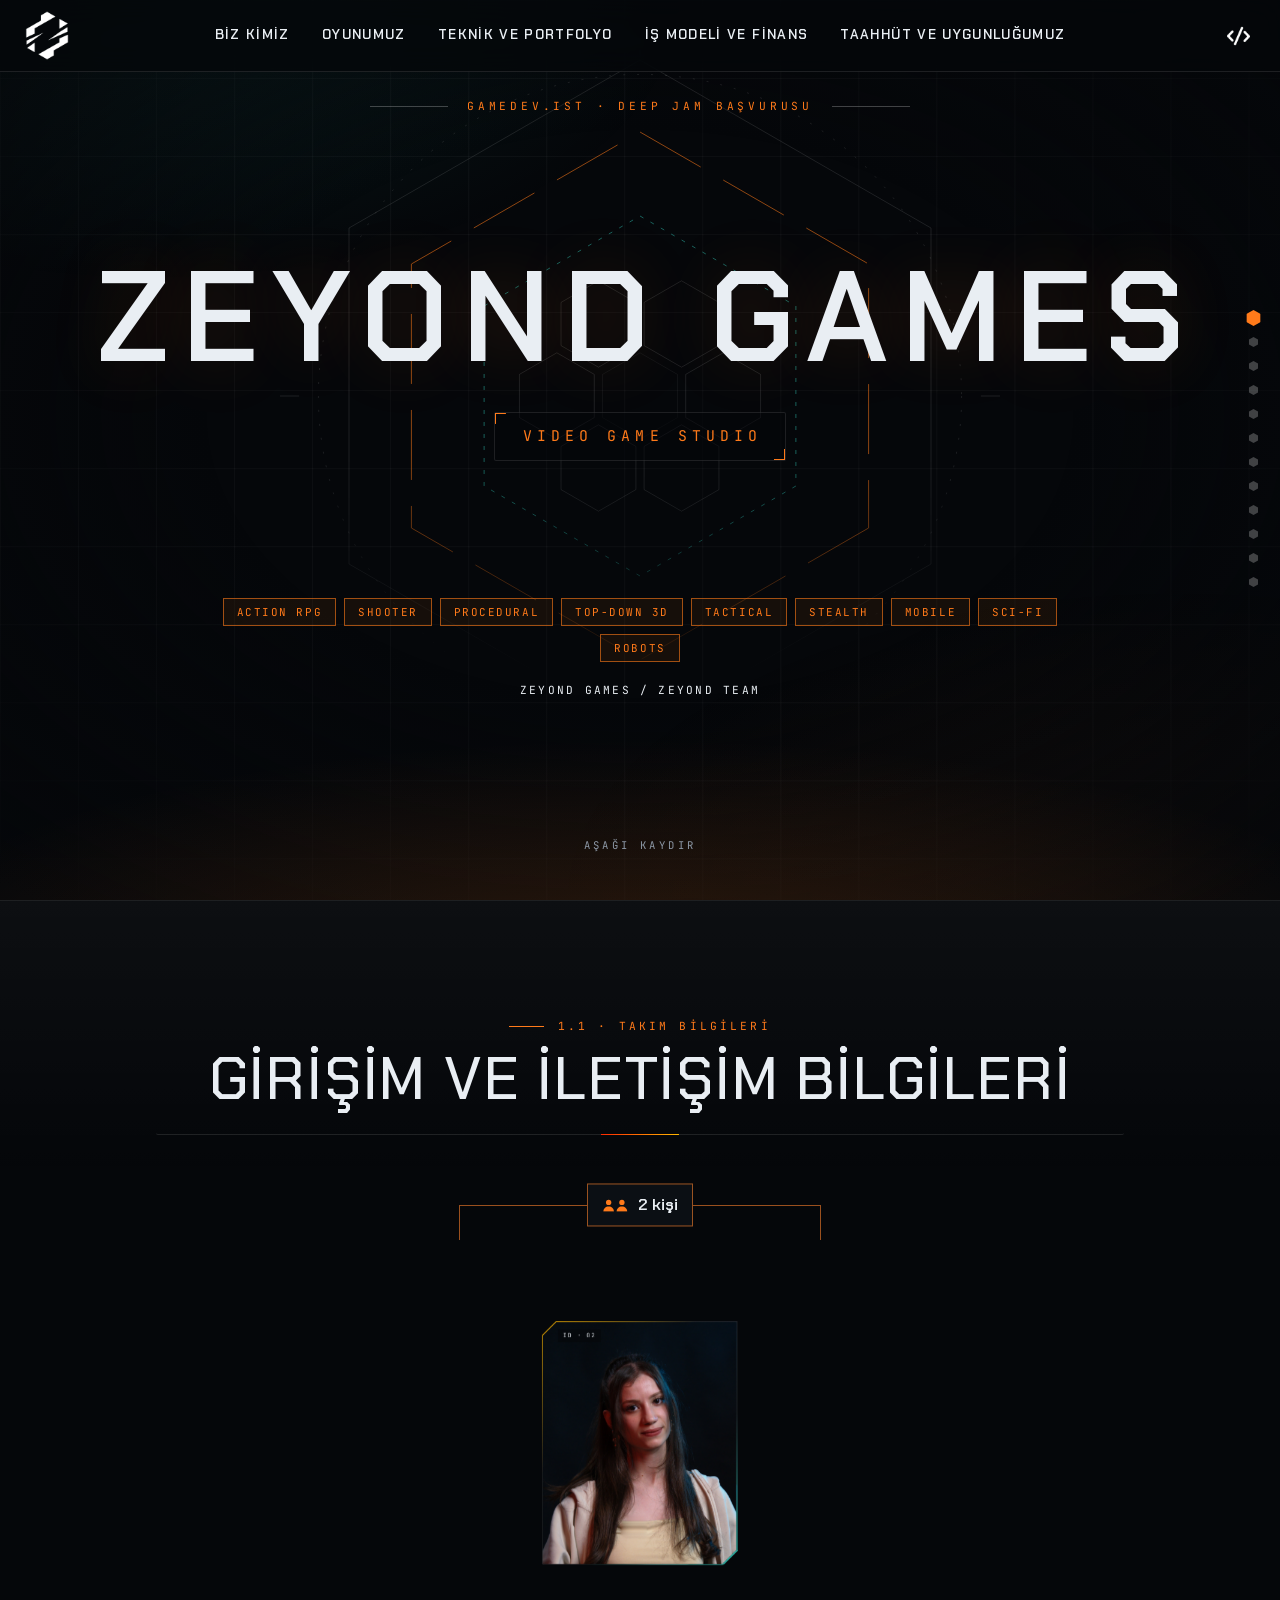
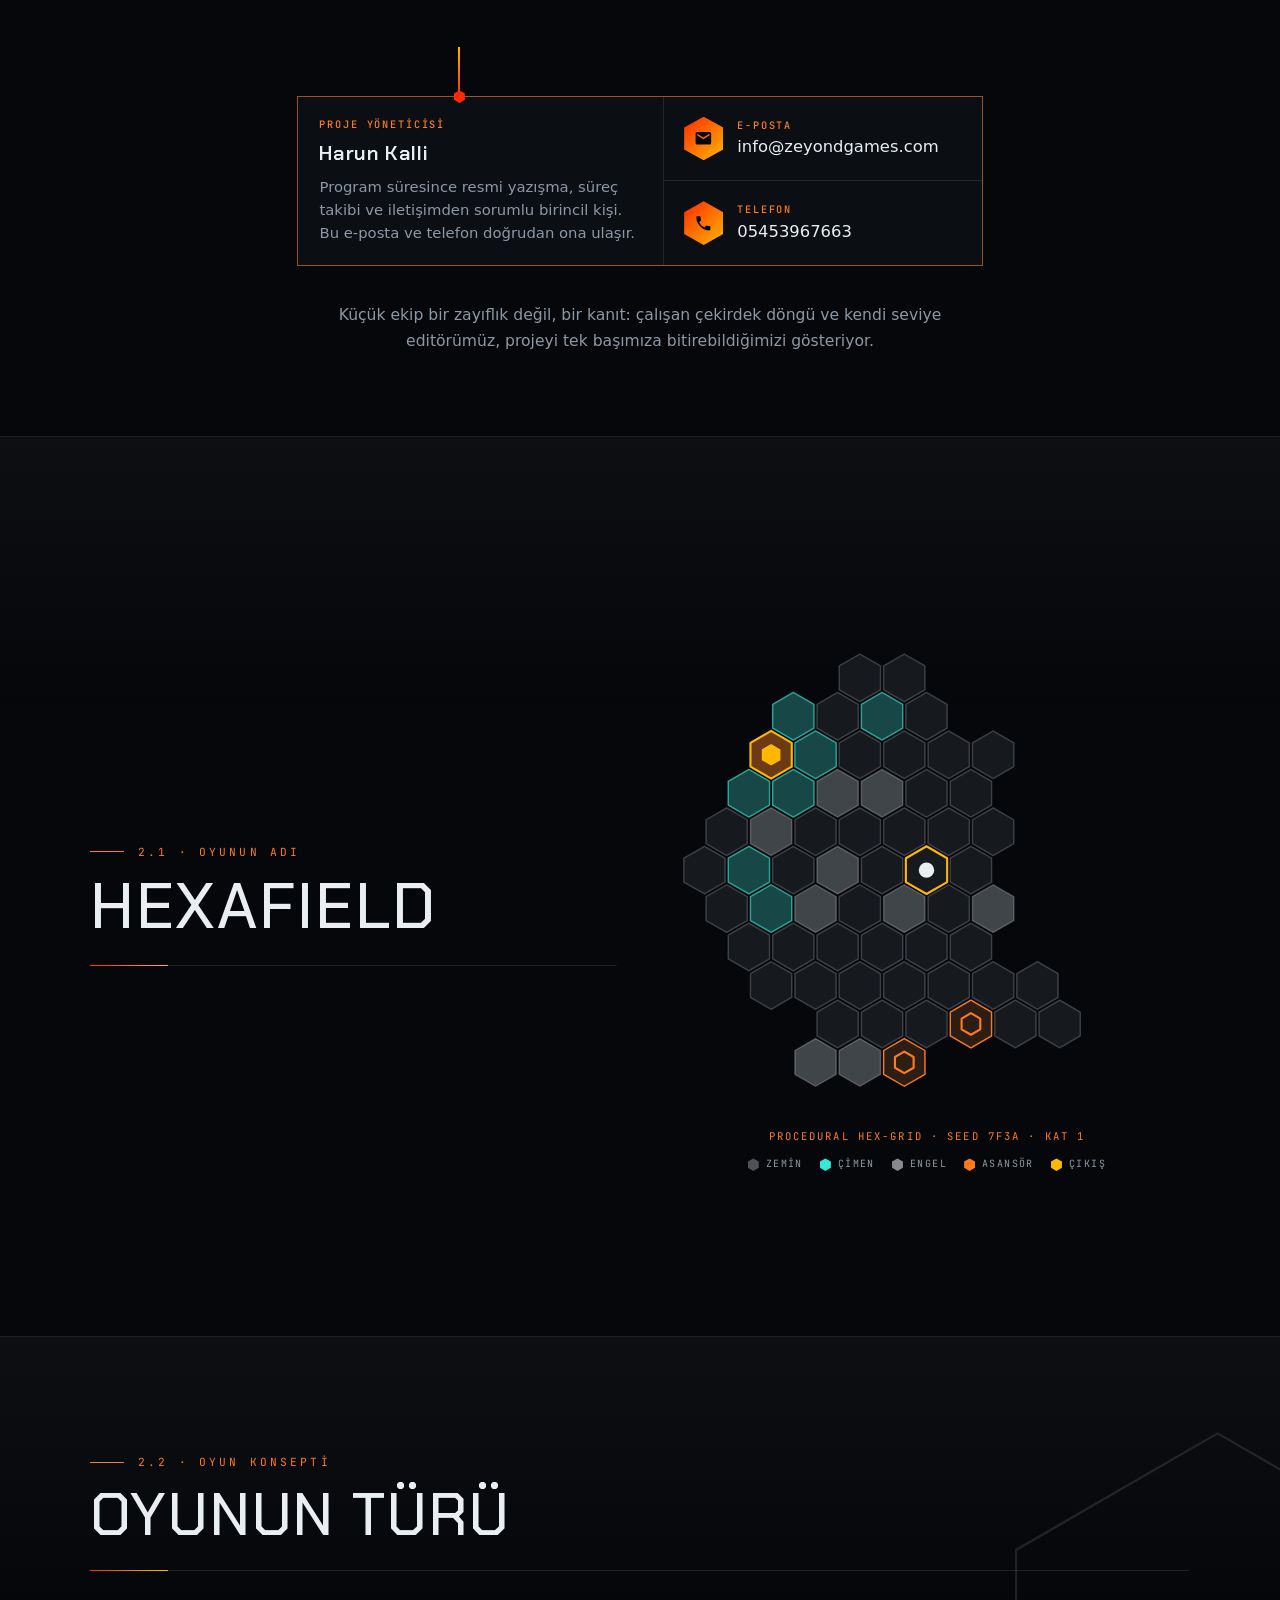
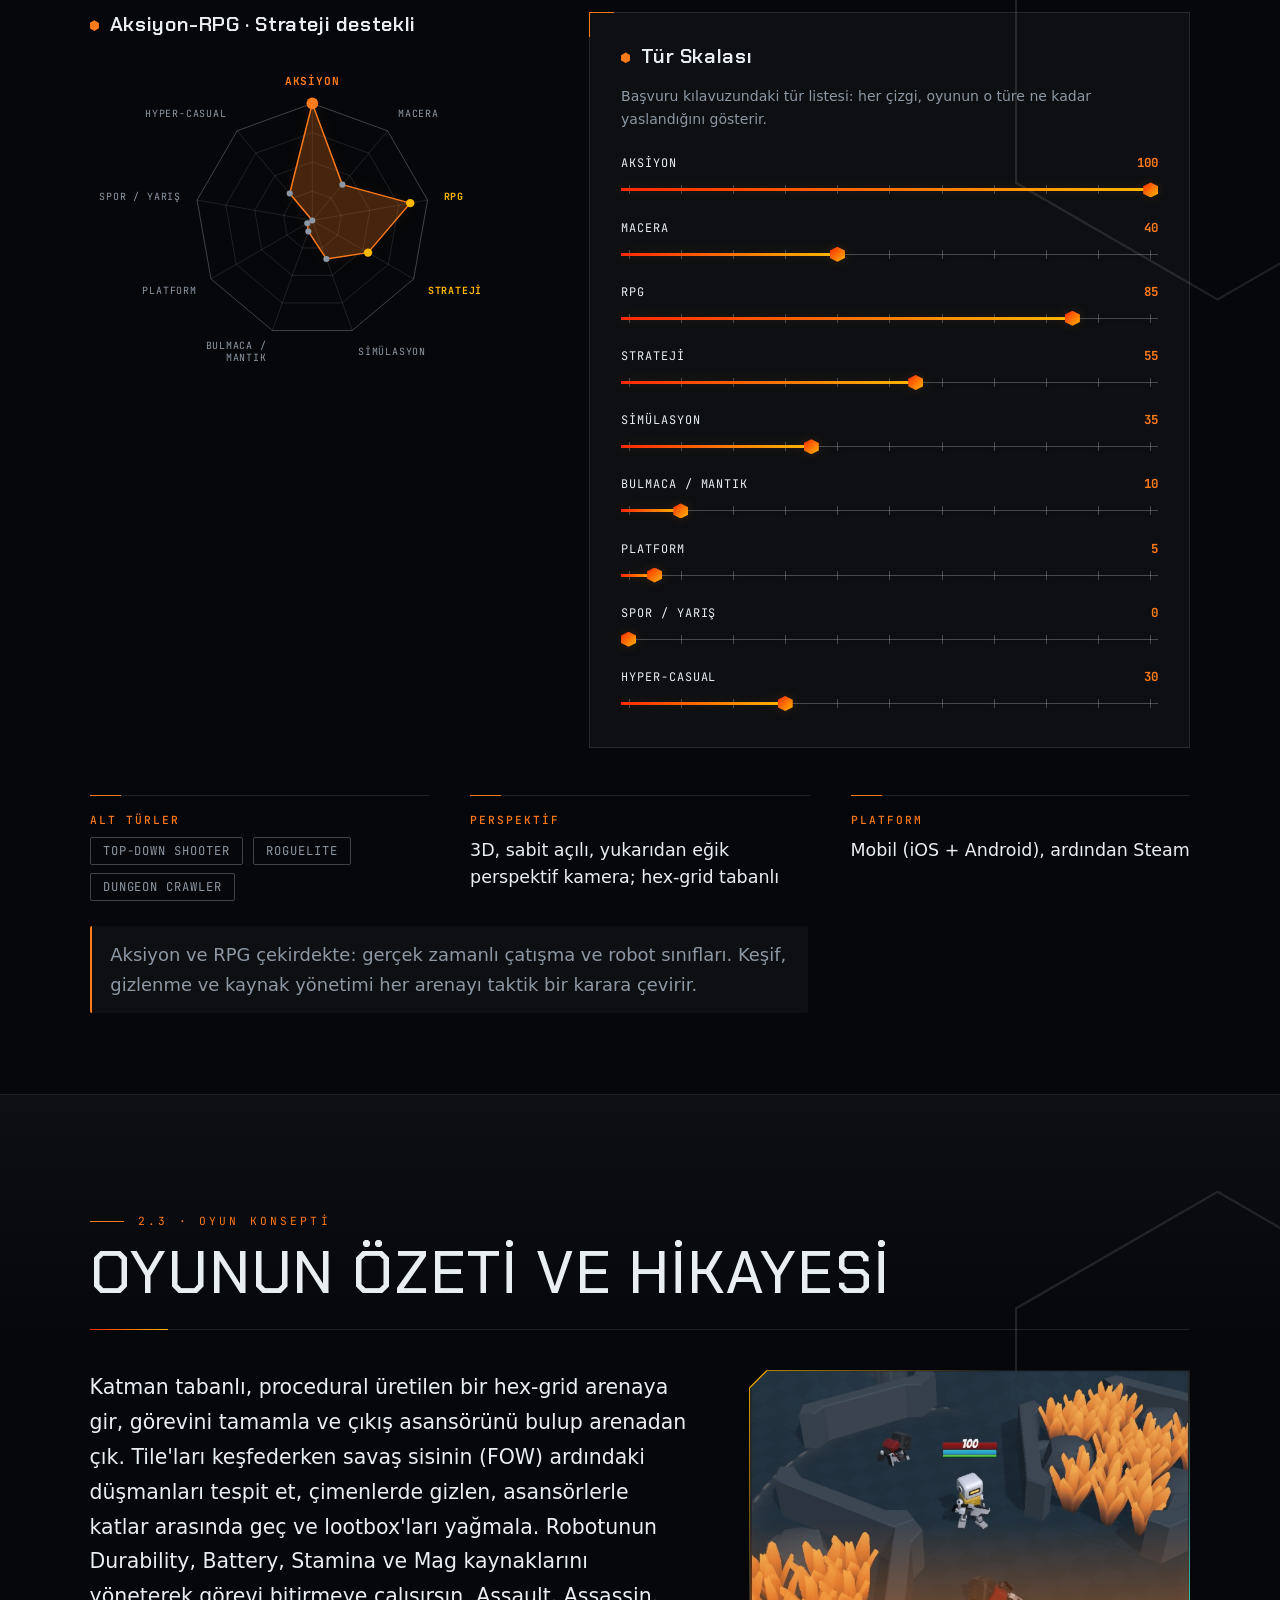
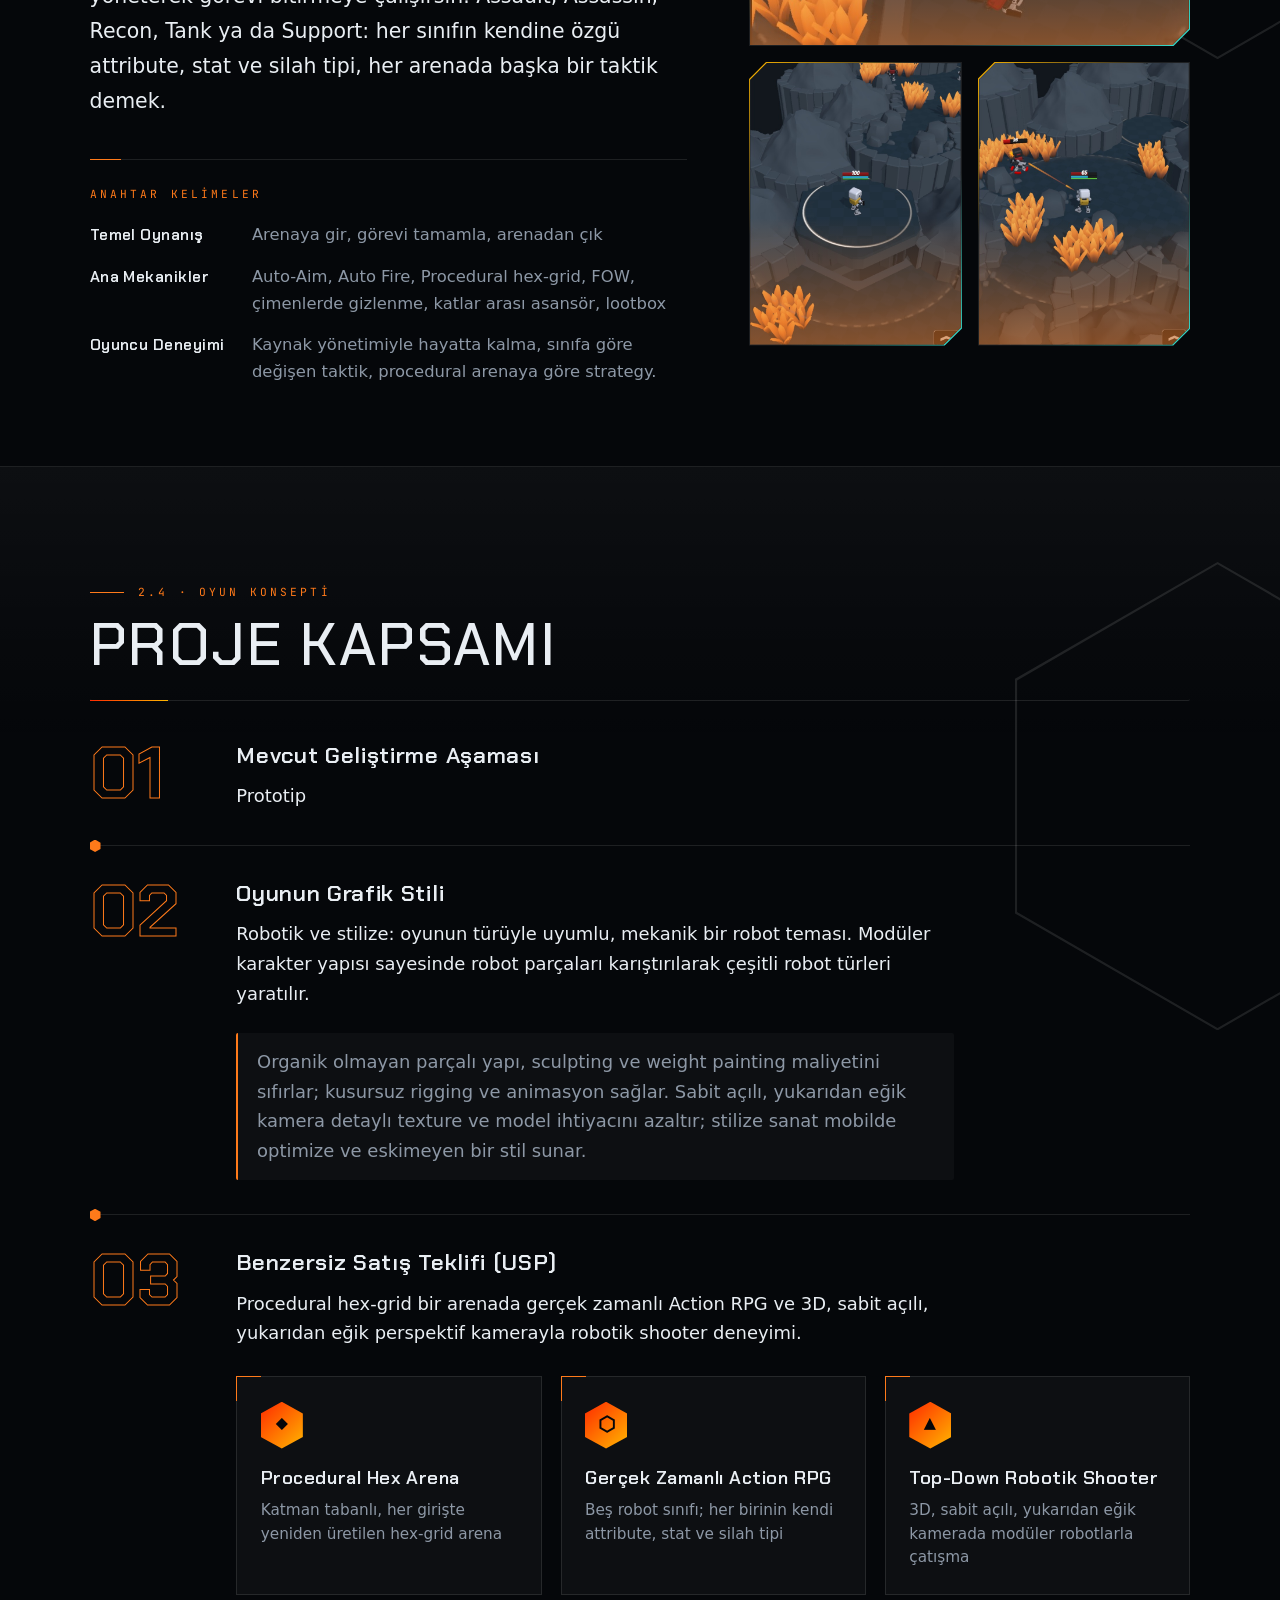
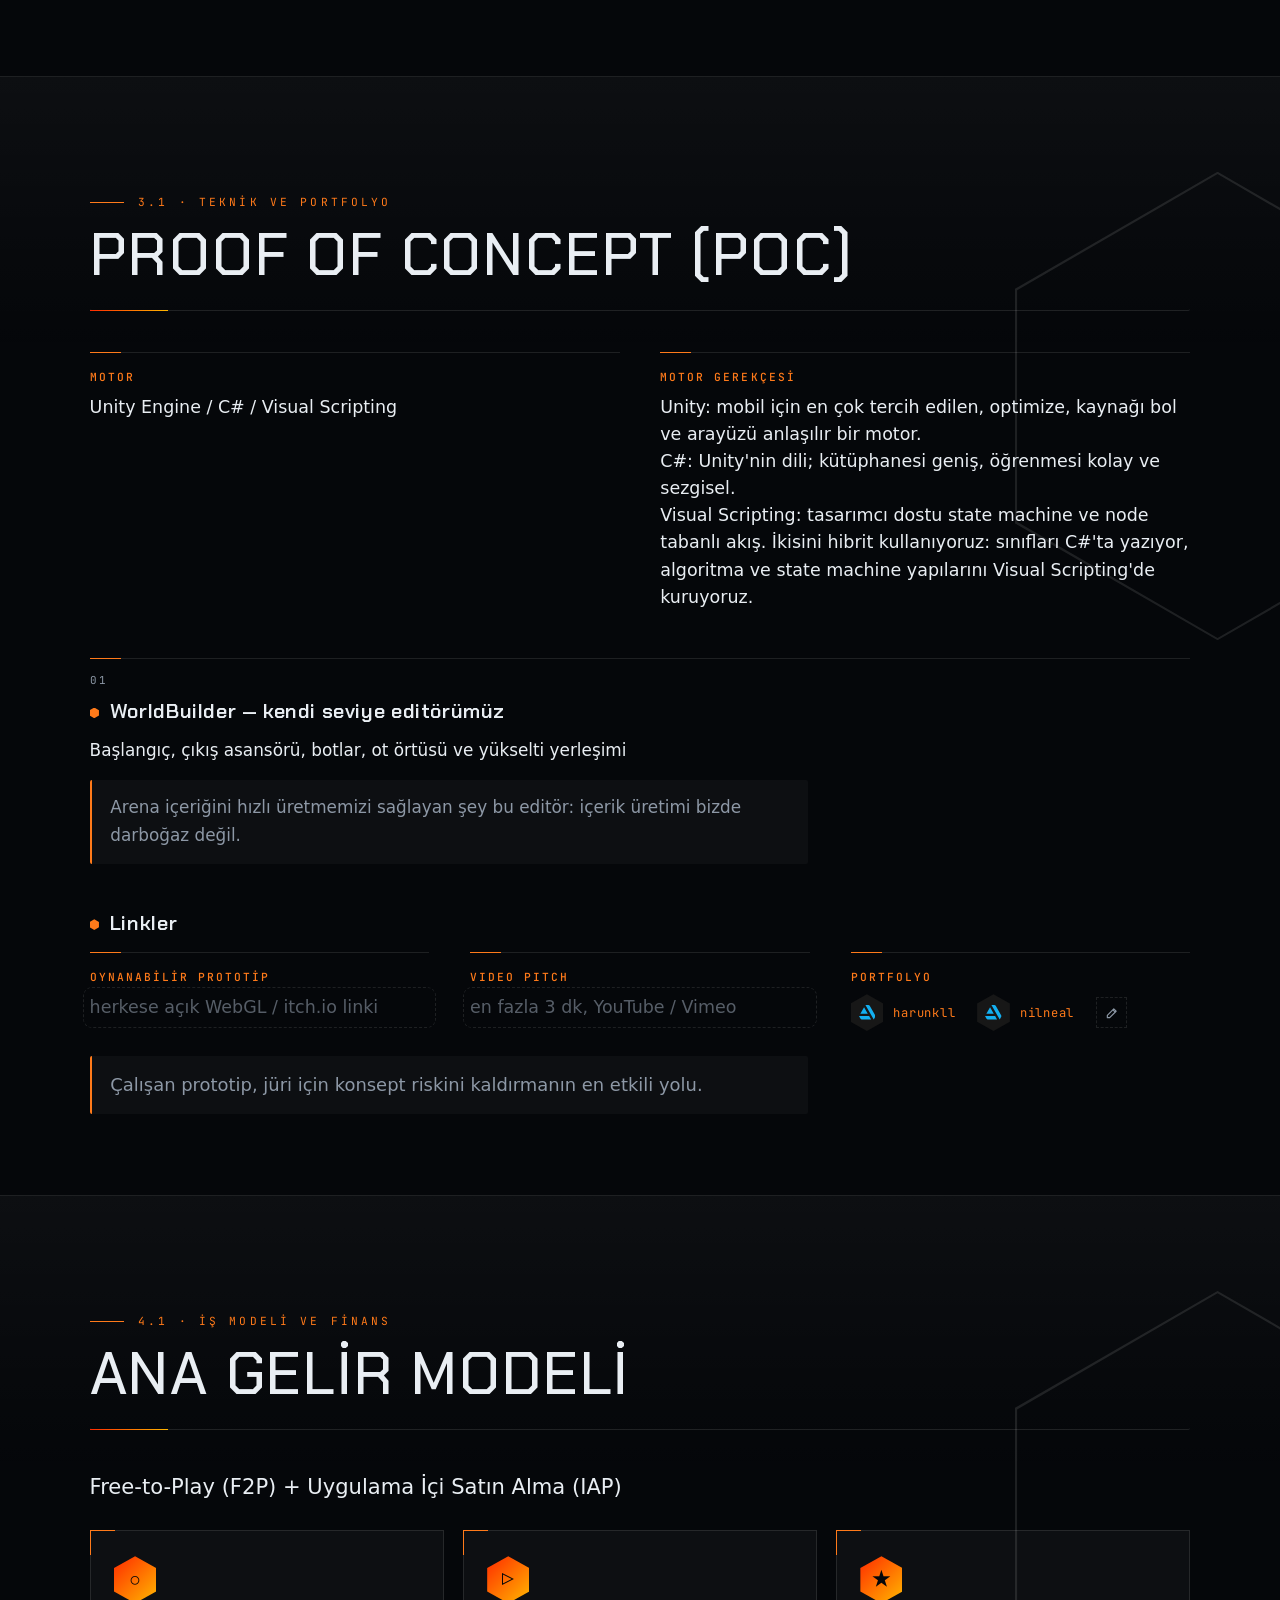
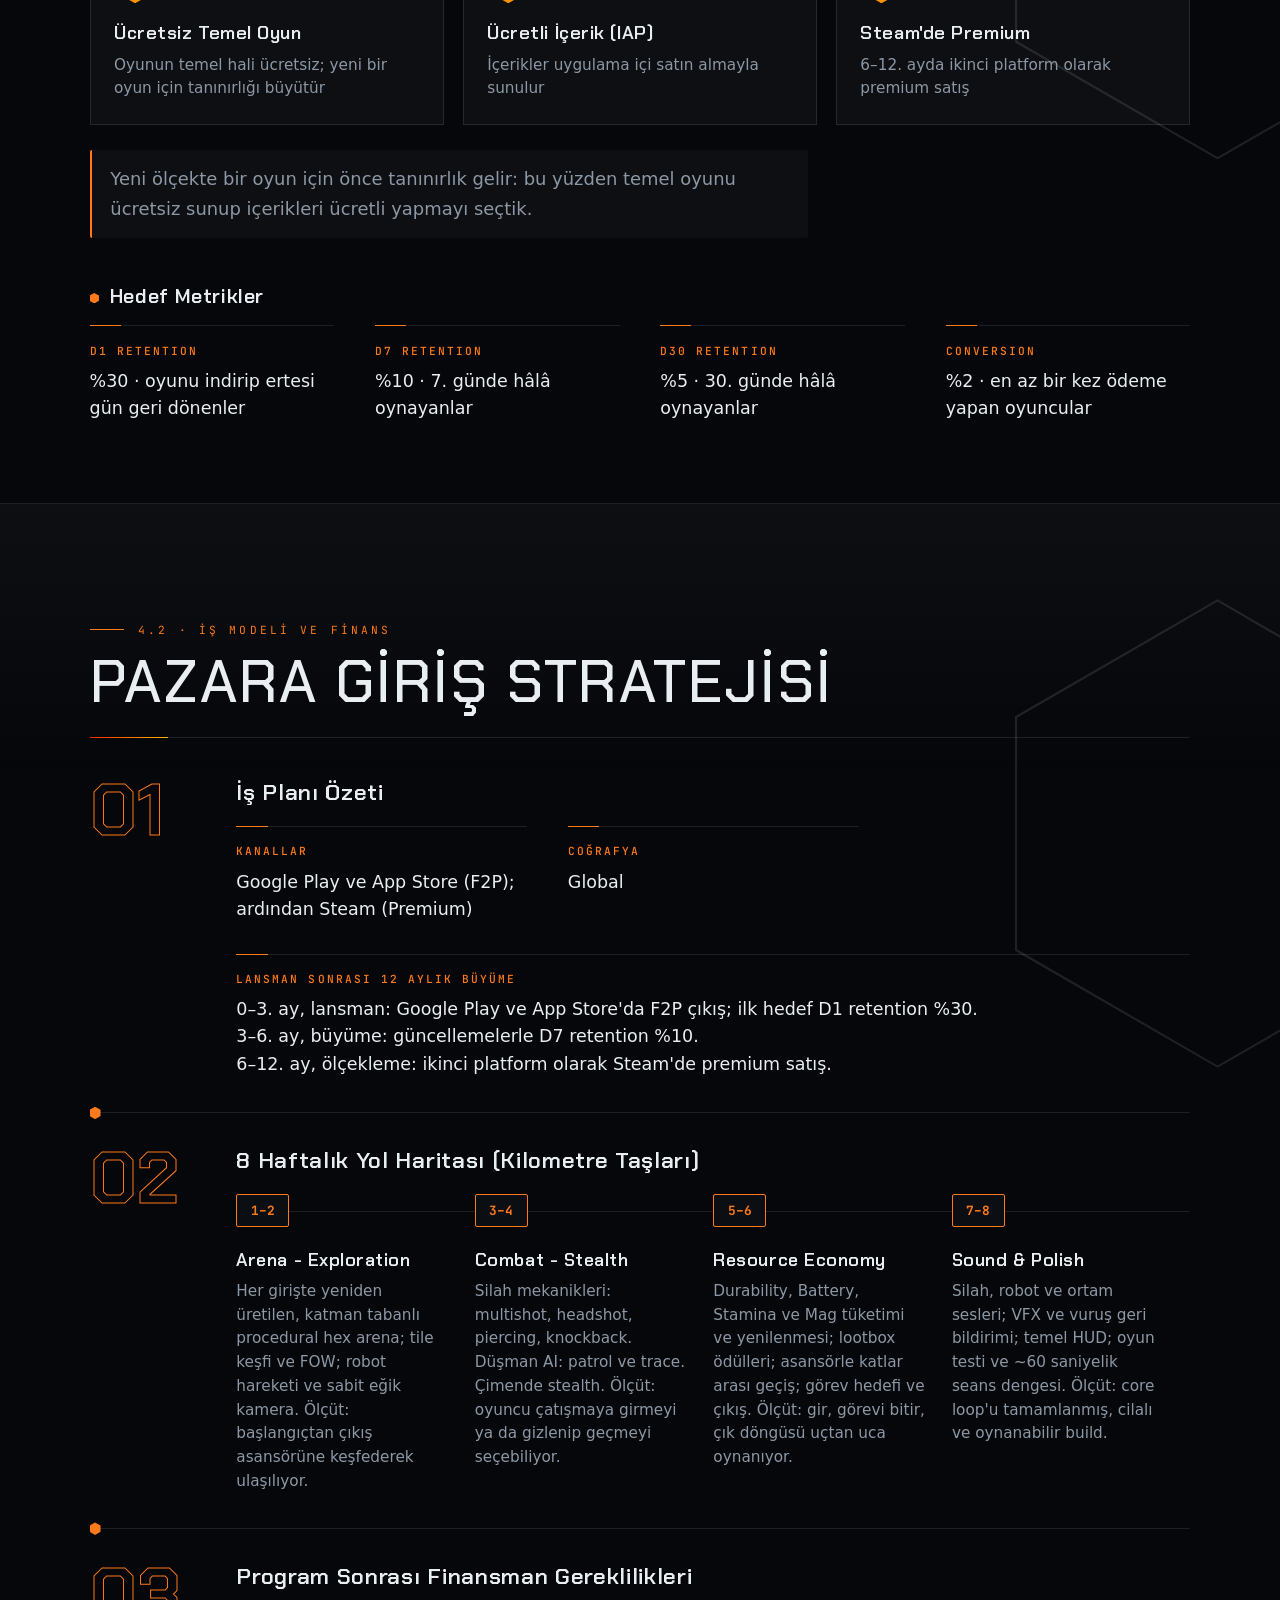
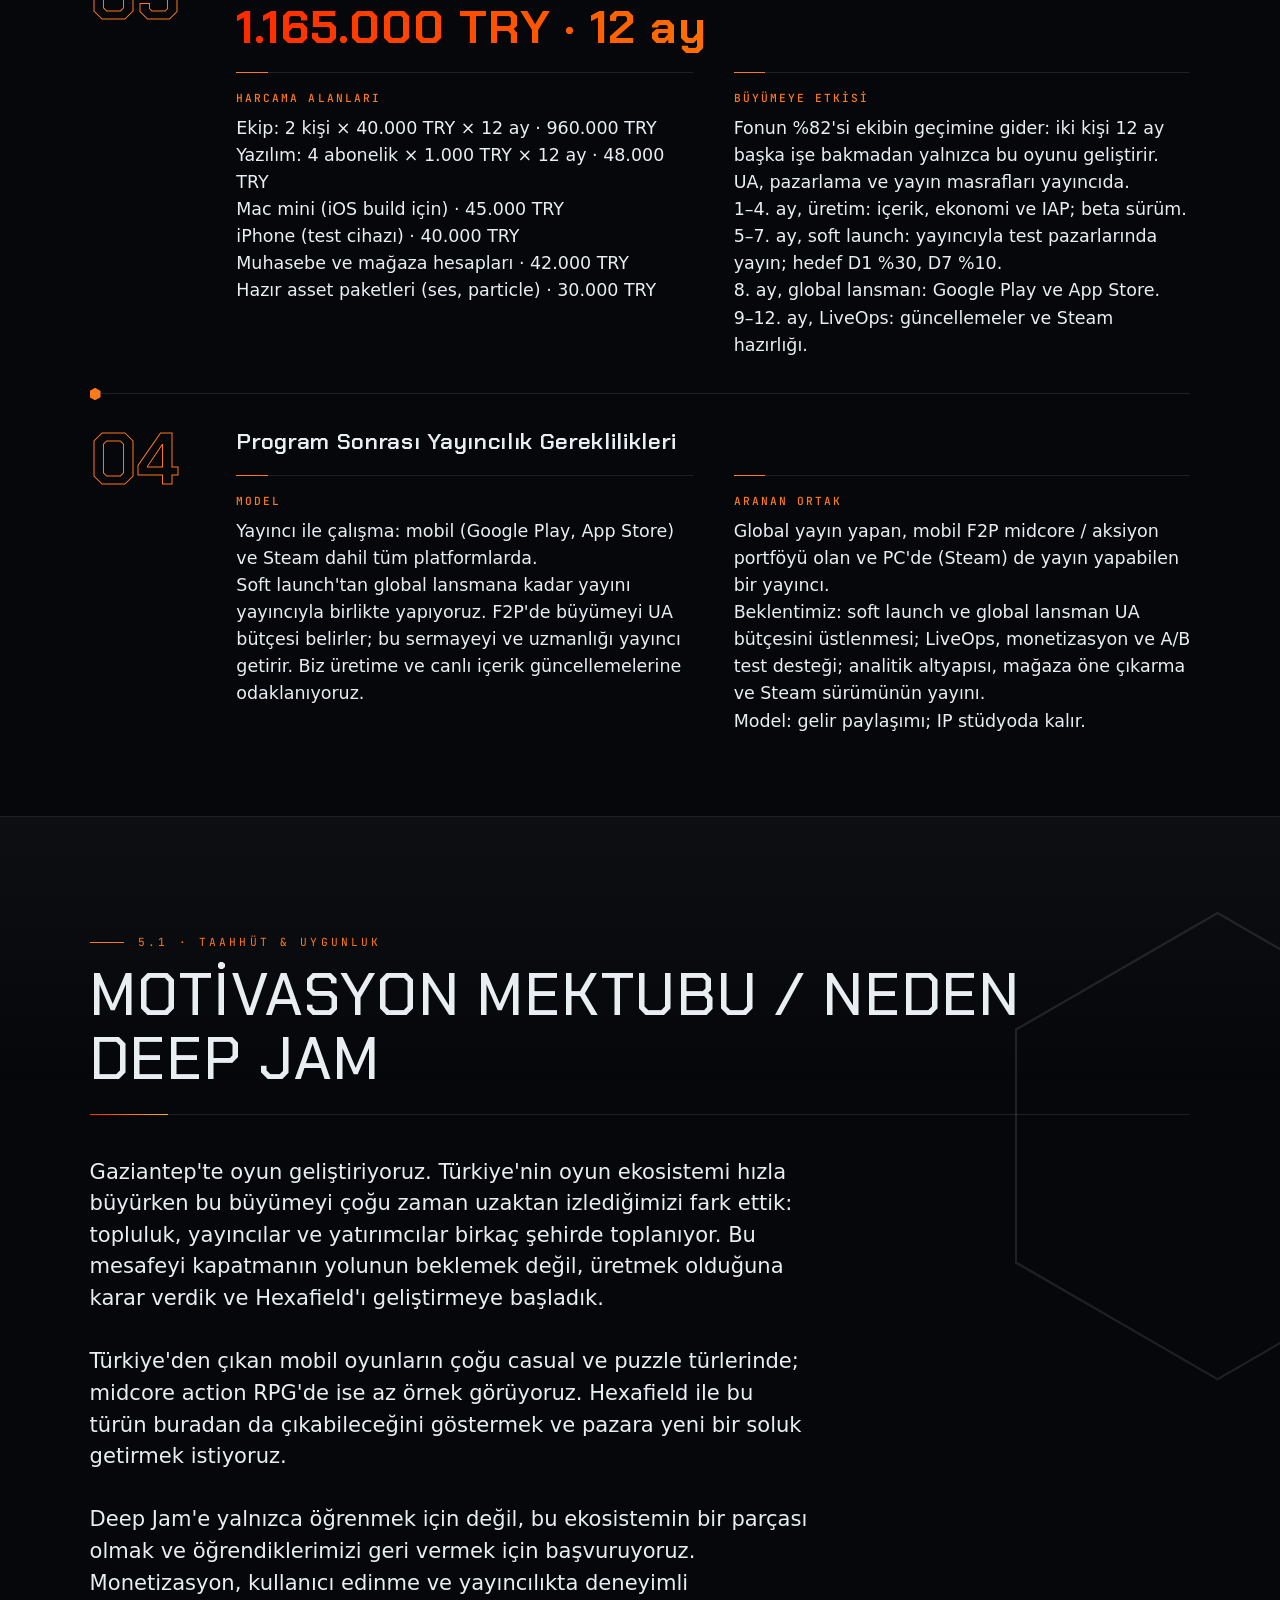
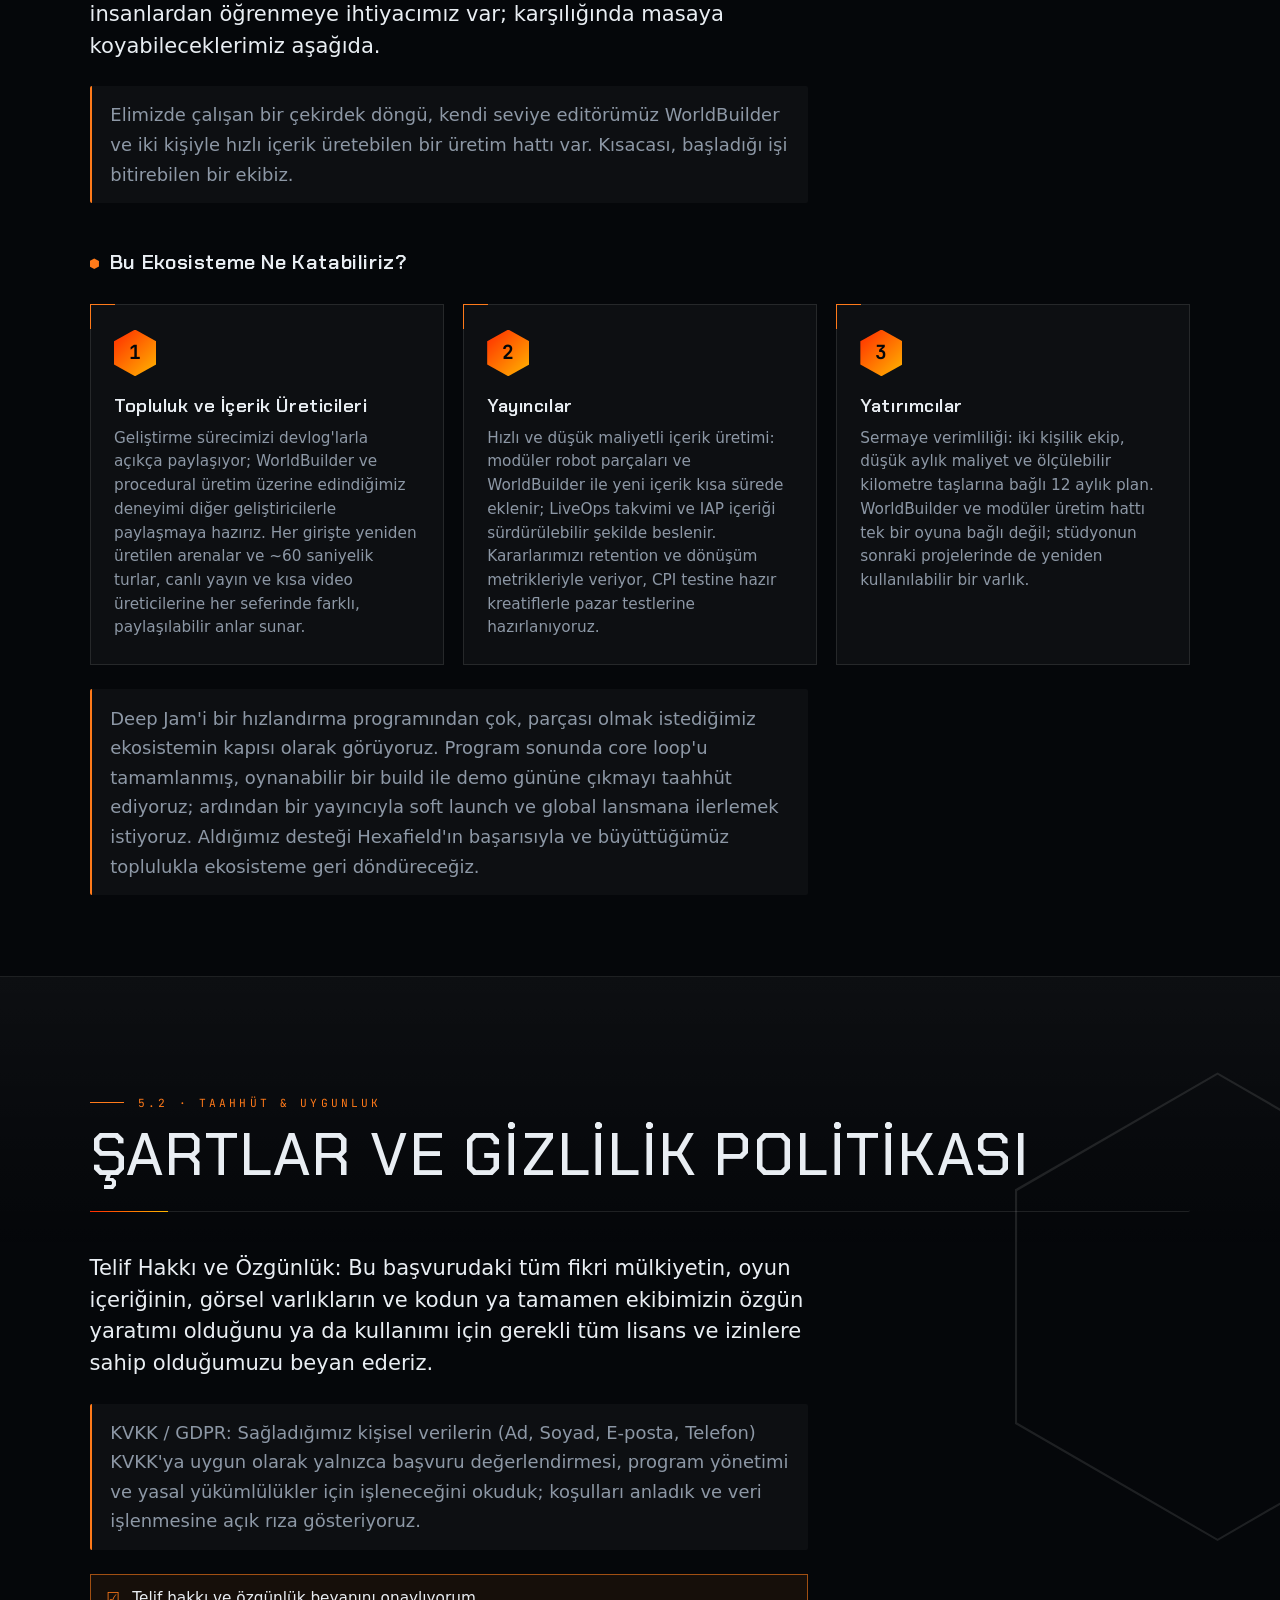
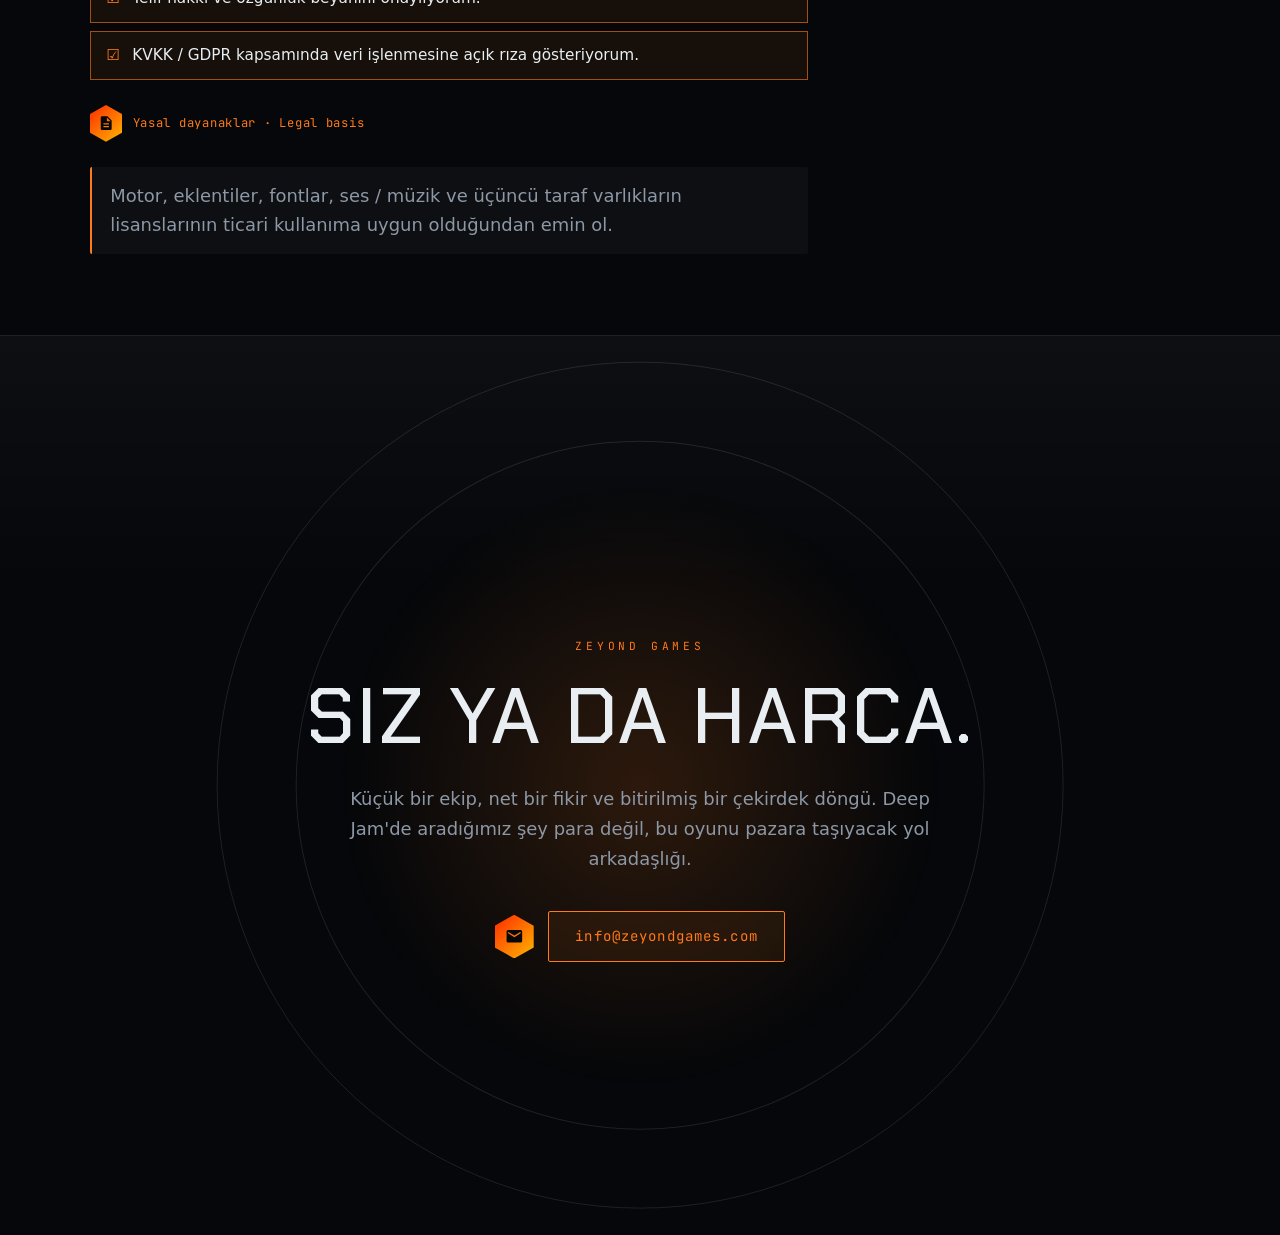
==== index.html @ a6ead9dc "Ekip kartlarına yeni fotoğrafları koy Girişim ve iletişim bilgileri bölümündeki Harun Kalli ve Nil N" ====
<!DOCTYPE html>
<html lang="tr">
<head>
  <meta charset="UTF-8">
  <meta name="viewport" content="width=device-width, initial-scale=1.0">
  <title>Deep Jam Başvurusu · Zeyond Games</title>
  <!-- ?v=: telefonlar eski stil ve scriptleri 10 dakikaya kadar önbellekten
       okuyor; dosyalar değişince bu sayıyı artırmak yenisini hemen indirtir. -->
  <!-- Başlıklar Chakra Petch, küçük etiketler JetBrains Mono. Yüklenemezse
       style.css'teki yedek sistem yazı tipleri devreye girer. -->
  <link rel="preconnect" href="https://fonts.googleapis.com">
  <link rel="preconnect" href="https://fonts.gstatic.com" crossorigin>
  <link rel="stylesheet" href="https://fonts.googleapis.com/css2?family=Chakra+Petch:wght@500;600;700&family=JetBrains+Mono:wght@400;500;700&display=swap">
  <link rel="stylesheet" href="style.css?v=45">
  <!-- Temayı sayfa çizilmeden uygular; aksi halde aydınlık temada bir an karanlık yanıp söner. Varsayılan karanlık. -->
  <script>try{document.documentElement.dataset.theme=localStorage.getItem("zeyond-tema-3")||"dark"}catch(e){document.documentElement.dataset.theme="dark"}</script>
</head>

<!--
  data-field değerleri deep-jam-basvurusu-kategorili.json içindeki yolun
  aynısıdır. "JSON indir" bu yollardan ağacı yeniden kurar, dolayısıyla
  indirilen dosya repodaki dosyayla aynı şekle sahiptir.
-->

<body>

  <!--
    Araç menüsü. Düğmeler hep görünmez: sağ köşedeki simgenin üzerine
    gelince (ya da klavyeyle odaklanınca) açılır. Açma-kapama tamamen
    CSS'te: .toolbar:hover / :focus-within.
  -->
  <div class="toolbar">
    <button class="arac" type="button" aria-label="Araçlar" aria-haspopup="true"><img src="img/araclar.png" alt=""></button>
    <div class="arac-liste">
      <button class="btn" id="themeBtn">Tema</button>
      <button class="btn" id="modeBtn">Sunum modu</button>
      <button class="btn" id="exportBtn">JSON indir</button>
      <label class="btn" for="importFile">JSON yükle</label>
      <input type="file" id="importFile" accept="application/json" hidden>
    </div>
  </div>

  <!--
    Bölüm menüsü. Her bağlantı ilgili bölümün ilk içerik slaytına iner
    (bölüm kapakları gizli, aşağıdaki nota bak); data-bolum
    slaytların data-numara değerinin ilk hanesiyle eşleşir, gezinme.js
    aktif bölümü buradan işaretler. Etiketler menüye özeldir: slayt
    başlıkları ve JSON resmi başvuru başlıklarını korur.

    Geniş ekranda bağlantılar çubuğun ortasında yan yana durur. Dar
    ekranda .baglar çubuğun altına açılan bir listeye döner ve #menuBtn
    ile açılıp kapanır (gezinme.js).
  -->
  <nav class="menu" id="menu" aria-label="Bölümler">
    <a class="logo" href="#s00" aria-label="Zeyond Games · Sayfanın başına dön"><img src="img/logo-maske.png" alt="Zeyond Games"></a>
    <div class="baglar" id="baglar">
      <a href="#s02" data-bolum="1">Biz Kimiz</a>
      <a href="#s04" data-bolum="2">Oyunumuz</a>
      <a href="#s09" data-bolum="3">Teknik ve Portfolyo</a>
      <a href="#s11" data-bolum="4">İş Modeli ve Finans</a>
      <a href="#s14" data-bolum="5">Taahhüt ve Uygunluğumuz</a>
    </div>
    <button class="menu-dugme" id="menuBtn" type="button" aria-label="Bölümler" aria-controls="baglar" aria-expanded="false"><span></span></button>
  </nav>

  <nav class="dots" id="dots" aria-label="Slayt gezinme"></nav>


  <!--═══════════════════  00 · ÖN KAPAK  ═══════════════════-->

  <!--
    Tam genişlikte hero. Üç şerit: üstte etkinlik satırı, ortada stüdyo adı
    ve slogan, altta hikâye + etiketler + imza. Arkada .hero-sahne: iç içe
    dönen altıgen halkalar ve ortada tek hücresi yanan bir petek. Yalnızca
    süs; hareketi ve renkleri style.css'te (ÖN KAPAK).
  -->
  <section class="slide cover" id="s00" data-title="00 · Kapak"
           data-slide="00_Slide_On_Kapagi" data-tip="kapak">

    <div class="hero-sahne" aria-hidden="true">
      <svg viewBox="0 0 600 600">
        <defs><polygon id="hs-hucre" points="31.2,18 0,36 -31.2,18 -31.2,-18 0,-36 31.2,-18"/></defs>
        <g class="hs-don">
          <circle cx="300" cy="300" r="268" stroke-dasharray="2 12"/>
          <polygon points="542.5,440 300,580 57.5,440 57.5,160 300,20 542.5,160"/>
        </g>
        <g class="hs-don hs-ters">
          <polygon class="hs-vurgu" stroke-dasharray="70 26" points="490.5,410 300,520 109.5,410 109.5,190 300,80 490.5,190"/>
        </g>
        <polygon class="hs-soguk" stroke-dasharray="4 8" points="429.9,375 300,450 170.1,375 170.1,225 300,150 429.9,225"/>
        <path d="M300 0v16M300 584v16M0 300h16M584 300h16"/>
        <g class="hs-petek">
          <use href="#hs-hucre" x="369.3" y="300"/>
          <use href="#hs-hucre" x="334.6" y="360"/>
          <use href="#hs-hucre" x="265.4" y="360"/>
          <use href="#hs-hucre" x="230.7" y="300"/>
          <use href="#hs-hucre" x="265.4" y="240"/>
          <use href="#hs-hucre" x="334.6" y="240"/>
          <use href="#hs-hucre" x="300" y="300" class="hs-anomali"/>
        </g>
      </svg>
    </div>

    <div class="hero-ust">
      <span class="kicker field" lang="en" contenteditable="true"
            data-field="00_Slide_On_Kapagi.etkinlik">GameDev.ist · Deep Jam Başvurusu</span>
    </div>

    <div class="hero-orta">
      <h1 class="field" lang="en" contenteditable="true"
          data-field="00_Slide_On_Kapagi.baslik">ZEYOND GAMES</h1>

      <p class="lead field" lang="en" contenteditable="true"
         data-field="00_Slide_On_Kapagi.slogan">VIDEO GAME STUDIO</p>
    </div>

    <div class="hero-alt">
      <!-- Tanıtım metni şu an boş; boşken gizlenir ve alt şerit ortalanır
           (style.css · .story.empty). Buraya ya da JSON'a metin konursa solda
           yeniden belirir. -->
      <p class="story field empty" contenteditable="true"
         data-field="00_Slide_On_Kapagi.aciklama"></p>

      <div class="chips" id="chips" lang="en">
        <button class="chip on" data-tag="Action RPG">Action RPG</button>
        <button class="chip on" data-tag="Shooter">Shooter</button>
        <button class="chip on" data-tag="Procedural">Procedural</button>
        <button class="chip on" data-tag="Top-Down 3D">Top-Down 3D</button>
        <button class="chip on" data-tag="Tactical">Tactical</button>
        <button class="chip on" data-tag="Stealth">Stealth</button>
        <button class="chip on" data-tag="Mobile">Mobile</button>
        <button class="chip on" data-tag="Sci-fi">Sci-fi</button>
        <button class="chip on" data-tag="Robots">Robots</button>
      </div>

      <span class="imza field" contenteditable="true"
            data-field="00_Slide_On_Kapagi.studyo">Zeyond Games / Zeyond Team</span>
    </div>

    <span class="hint">Aşağı kaydır</span>
  </section>


  <!--═══════════════════  01–02 · BÖLÜM 1 · TAKIM BİLGİLERİ  ═══════════════════-->

  <!--
    01 · bölüm kapağı. Bölüm kapakları (01, 03, 08, 10, 13) sayfada
    gösterilmez: "hidden" ile gizlidir. Silinmediler, çünkü JSON dışa
    aktarımı hâlâ 17 slaytlık yapıyı bu öğelerden kurar; geri getirmek
    için "hidden" özniteliğini kaldırmak yeterli.
  -->
  <section class="slide bolum" hidden id="s01" data-title="1.0 Takım Bilgileri"
           data-slide="01_1_0_Takim_Bilgileri" data-tip="bolumKapagi"
           data-numara="1.0" data-baslik="Takım Bilgileri">
    <span class="no">1.0</span>
    <h2>Takım Bilgileri</h2>
    <p class="lead field" contenteditable="true"
       data-field="01_1_0_Takim_Bilgileri.altBaslik">Girişim ve iletişim bilgileri</p>
  </section>

  <!-- 02 · 1.1 Girişim ve İletişim Bilgileri -->
  <section class="slide serbest" data-zemin="sicak" id="s02" data-title="1.1 Girişim ve İletişim"
           data-slide="02_1_1_Girisim_ve_Iletisim_Bilgileri" data-tip="icerik"
           data-numara="1.1" data-baslik="Girişim ve İletişim Bilgileri">
    <div class="panel">
      <span class="num">1.1 · TAKIM BİLGİLERİ</span>
      <h2 class="field" contenteditable="true"
          data-field="02_1_1_Girisim_ve_Iletisim_Bilgileri.baslik">Girişim ve İletişim Bilgileri</h2>

      <!--
        Ekip şeması: kılavuzdaki bilgiler tek bir organizasyon şeması
        olarak anlatılır. Üstte bir parantez iki kartı bağlar, ortasındaki
        düğümde takım büyüklüğü durur. Proje yöneticisinin kartından inen
        çizgi altta proje yöneticisi, e-posta ve telefon panelini bağlar:
        iletişim bilgilerinin ona ait olduğu böyle görünür. Çizgiler CSS'tedir (style.css · EKİP ŞEMASI); --ara kart
        aralığıdır.

        01 stüdyo adı sayfada gösterilmez: "hidden" ile gizlidir. Silinmedi,
        çünkü JSON dışa aktarımı bu alanı hâlâ buradan okur; geri getirmek
        için "hidden" özniteliğini kaldırmak yeterli.
      -->
      <div class="ekip">
        <div class="ekip-studyo" hidden>
          <img class="ekip-logo" src="img/logo-maske.png" alt="">
          <div class="ekip-studyo-metin">
            <span class="ekip-etiket"><b>01</b><span class="field" contenteditable="true"
                  data-field="02_1_1_Girisim_ve_Iletisim_Bilgileri.basliklar.oyunStudyosu">Oyun Stüdyosu / Takım Adı</span></span>
            <span class="field ekip-ad" lang="en" contenteditable="true"
                  data-field="02_1_1_Girisim_ve_Iletisim_Bilgileri.oyunStudyosu"
                  data-placeholder="takımının ticari adı">Zeyond Games / Zeyond Team</span>
          </div>
        </div>

        <!-- Parantezin ortasındaki düğüm: yalnızca simge ve takım büyüklüğü.
             06 başlığı ve 05 etiketi görsel olarak gizlidir (.ekip-gizli):
             ekran okuyucu okur, JSON'a yazılır. -->
        <div class="ekip-dal">
          <div class="ekip-dugum">
            <h3 class="ekip-etiket ekip-gizli"><b>06</b><span class="field" contenteditable="true"
                data-field="02_1_1_Girisim_ve_Iletisim_Bilgileri.basliklar.takimUyeleri">Takım Üyeleri ve Rolleri</span></h3>
            <div class="ekip-boyut">
              <svg viewBox="0 0 40 20" aria-hidden="true"><circle cx="10" cy="6" r="4"/><path d="M2 20c0-5 3.5-8 8-8s8 3 8 8z"/><circle cx="30" cy="6" r="4"/><path d="M22 20c0-5 3.5-8 8-8s8 3 8 8z"/></svg>
              <span class="ekip-etiket ekip-gizli"><b>05</b><span class="field" contenteditable="true"
                    data-field="02_1_1_Girisim_ve_Iletisim_Bilgileri.basliklar.takimBuyuklugu">Takım Büyüklüğü</span></span>
              <span class="field ekip-boyut-deger" contenteditable="true"
                    data-field="02_1_1_Girisim_ve_Iletisim_Bilgileri.takimBuyuklugu"
                    data-placeholder="örn. 2 kişi">2 kişi</span>
            </div>
          </div>
        </div>

      <!--
        Kişi kartları: iki köşesi kesik uzun kart, alt kenarda koyu bir
        şerit (üstte ad, altında rol). Kartlar bölüm ekrana gelince tek
        noktadan açılarak yerlerine oturur (js/kaydirma.js).
        Fotoğraf düzenleme modunda karttaki "Fotoğraf seç" düğmesiyle eklenir
        (js/fotolar.js); data-foto, JSON'daki konumdur. Karta tıklanınca kişi
        penceresi açılır (js/pencere.js). Herkese görünmesi için
        .kisi-foto içine, <svg>'den önce <img src="img/..." alt=""> koymak
        gerekir; kart onu kırparak doldurur.
      -->
      <div class="kisiler">
        <figure class="kisi" data-pencere="kisi-0">
          <div class="kisi-foto" aria-hidden="true"
               data-foto="02_1_1_Girisim_ve_Iletisim_Bilgileri.takimUyeleri.0.foto">
            <img src="img/kisiler/HarunKalli.jpg" alt="" style="--odak: 28%">
            <svg viewBox="0 0 100 125" preserveAspectRatio="xMidYMax meet"><circle cx="50" cy="46" r="19"/><path d="M12 125c0-26 16-42 38-42s38 16 38 42z"/></svg>
          </div>
          <figcaption class="kisi-etiket">
            <span class="field kisi-gorev" contenteditable="true"
                  data-field="02_1_1_Girisim_ve_Iletisim_Bilgileri.takimUyeleri.0.gorev">Proje Yöneticisi</span>
            <span class="field kisi-ad" contenteditable="true"
                  data-field="02_1_1_Girisim_ve_Iletisim_Bilgileri.takimUyeleri.0.ad">Harun Kalli</span>
            <span class="field kisi-rol" lang="en" contenteditable="true"
                  data-field="02_1_1_Girisim_ve_Iletisim_Bilgileri.takimUyeleri.0.rol">Game Development / Design</span>
          </figcaption>
        </figure>
        <figure class="kisi" data-pencere="kisi-1">
          <div class="kisi-foto" aria-hidden="true"
               data-foto="02_1_1_Girisim_ve_Iletisim_Bilgileri.takimUyeleri.1.foto">
            <img src="img/kisiler/NilNeal.jpg" alt="" style="--odak: 32%">
            <svg viewBox="0 0 100 125" preserveAspectRatio="xMidYMax meet"><circle cx="50" cy="46" r="19"/><path d="M12 125c0-26 16-42 38-42s38 16 38 42z"/></svg>
          </div>
          <figcaption class="kisi-etiket">
            <span class="field kisi-ad" contenteditable="true"
                  data-field="02_1_1_Girisim_ve_Iletisim_Bilgileri.takimUyeleri.1.ad">Nil Neal</span>
            <span class="field kisi-rol" lang="en" contenteditable="true"
                  data-field="02_1_1_Girisim_ve_Iletisim_Bilgileri.takimUyeleri.1.rol">Game Art / Design</span>
          </figcaption>
        </figure>
      </div>

        <!-- Proje yöneticisi ve iletişim: Harun'un kartından inen çizgiyle bağlı -->
        <div class="ekip-pm">
          <div class="ekip-pm-kim">
            <span class="ekip-etiket"><span class="field" contenteditable="true"
                  data-field="02_1_1_Girisim_ve_Iletisim_Bilgileri.basliklar.projeYoneticisi">Proje Yöneticisi</span></span>
            <span class="field ekip-pm-ad" contenteditable="true"
                  data-field="02_1_1_Girisim_ve_Iletisim_Bilgileri.projeYoneticisi"
                  data-placeholder="ad soyad">Harun Kalli</span>
            <span class="field ekip-pm-aciklama" contenteditable="true"
                  data-field="02_1_1_Girisim_ve_Iletisim_Bilgileri.projeYoneticisiGorevi">Program süresince resmi yazışma, süreç takibi ve iletişimden sorumlu birincil kişi. Bu e-posta ve telefon doğrudan ona ulaşır.</span>
          </div>
          <ul class="ekip-iletisim">
            <li>
              <a class="ekip-ikon" href="mailto:info@zeyondgames.com" aria-label="E-posta gönder">
                <svg viewBox="0 0 24 24" aria-hidden="true"><path d="M20 4H4a2 2 0 0 0-2 2v12a2 2 0 0 0 2 2h16a2 2 0 0 0 2-2V6a2 2 0 0 0-2-2zm0 4-8 5-8-5V6l8 5 8-5z"/></svg>
              </a>
              <span class="ekip-etiket"><span class="field" contenteditable="true"
                    data-field="02_1_1_Girisim_ve_Iletisim_Bilgileri.basliklar.eposta">E-posta</span></span>
              <span class="field ekip-deger" contenteditable="true" data-baglanti="eposta"
                    data-field="02_1_1_Girisim_ve_Iletisim_Bilgileri.eposta"
                    data-placeholder="aktif adres">info@zeyondgames.com</span>
            </li>
            <li>
              <a class="ekip-ikon" href="tel:+905453967663" aria-label="Telefonla ara">
                <svg viewBox="0 0 24 24" aria-hidden="true"><path d="M6.62 10.79a15.15 15.15 0 0 0 6.59 6.59l2.2-2.2a1 1 0 0 1 1.02-.24c1.12.37 2.33.57 3.57.57a1 1 0 0 1 1 1V20a1 1 0 0 1-1 1A17 17 0 0 1 3 4a1 1 0 0 1 1-1h3.5a1 1 0 0 1 1 1c0 1.25.2 2.45.57 3.57a1 1 0 0 1-.25 1.02z"/></svg>
              </a>
              <span class="ekip-etiket"><span class="field" contenteditable="true"
                    data-field="02_1_1_Girisim_ve_Iletisim_Bilgileri.basliklar.telefon">Telefon</span></span>
              <span class="field ekip-deger" contenteditable="true" data-baglanti="tel"
                    data-field="02_1_1_Girisim_ve_Iletisim_Bilgileri.telefon"
                    data-placeholder="+90 5XX XXX XX XX">05453967663</span>
            </li>
          </ul>
        </div>
      </div>

      <!--
        Kişi pencereleri: karta tıklanınca açılan pop-up (js/pencere.js).
        Fotoğraf, numara, ad ve rol açılırken karttan kopyalanır; yalnızca
        "Hakkında" metni buraya özeldir ve kendi yoluyla kaydedilir. Kart
        penceresini data-pencere ile gösterir.
      -->
      <dialog class="pencere" id="kisi-0" tabindex="-1" aria-labelledby="kisi-0-ad">
        <div class="pencere-foto"></div>
        <div class="pencere-govde">
          <span class="num pencere-no"></span>
          <h3 class="pencere-ad" id="kisi-0-ad"></h3>
          <p class="pencere-rol" lang="en"></p>
          <div class="pencere-bolum">
            <h4 class="pencere-etiket">Hakkında</h4>
            <div class="field empty" contenteditable="true"
                 data-field="02_1_1_Girisim_ve_Iletisim_Bilgileri.takimUyeleri.0.hakkinda"
                 data-placeholder="kısa tanıtım: deneyim, projedeki görev, kullandığı araçlar"></div>
          </div>
        </div>
        <button class="pencere-kapat" type="button" aria-label="Kapat"></button>
      </dialog>
      <dialog class="pencere" id="kisi-1" tabindex="-1" aria-labelledby="kisi-1-ad">
        <div class="pencere-foto"></div>
        <div class="pencere-govde">
          <span class="num pencere-no"></span>
          <h3 class="pencere-ad" id="kisi-1-ad"></h3>
          <p class="pencere-rol" lang="en"></p>
          <div class="pencere-bolum">
            <h4 class="pencere-etiket">Hakkında</h4>
            <div class="field empty" contenteditable="true"
                 data-field="02_1_1_Girisim_ve_Iletisim_Bilgileri.takimUyeleri.1.hakkinda"
                 data-placeholder="kısa tanıtım: deneyim, projedeki görev, kullandığı araçlar"></div>
          </div>
        </div>
        <button class="pencere-kapat" type="button" aria-label="Kapat"></button>
      </dialog>

      <div class="field note" contenteditable="true"
           data-field="02_1_1_Girisim_ve_Iletisim_Bilgileri.not">Küçük ekip bir zayıflık değil, bir kanıt: çalışan çekirdek döngü ve kendi seviye editörümüz, projeyi tek başımıza bitirebildiğimizi gösteriyor.</div>
    </div>
  </section>


  <!--═══════════════════  03–07 · BÖLÜM 2 · OYUN KONSEPTİ  ═══════════════════-->

  <!-- 03 · bölüm kapağı -->
  <section class="slide bolum" hidden id="s03" data-title="2.0 Oyun Konsepti"
           data-slide="03_2_0_Oyun_Konsepti" data-tip="bolumKapagi"
           data-numara="2.0" data-baslik="Oyun Konsepti">
    <span class="no">2.0</span>
    <h2>Oyun Konsepti</h2>
    <p class="lead field" contenteditable="true"
       data-field="03_2_0_Oyun_Konsepti.altBaslik">Ad, tür, hikâye ve proje kapsamı</p>
  </section>

  <!--
    Bölüm 2 başvuru kılavuzundaki sayfaları izler: 04 oyunun adı, 05 tür
    (ana tür + tür kaydıraçları), 06 özet ve hikâye, 07 proje kapsamı
    (geliştirme aşaması, grafik stili, benzersiz satış teklifi).

    Bir alan hangi slaytta görünürse görünsün kendi yoluyla kaydedilir:
    07'deki geliştirme aşaması ve grafik stili JSON'da hâlâ 09_ altında
    durur. Alanı başka bir slayda taşımak dışa aktarılan dosyayı değiştirmez.

    İçerik slaytları "manset" tipindedir: kutusuz, sola yaslı; üstte
    numara ve büyük başlık, altında sütunlar (style.css · MANŞET).
    .bloklar içindeki her .blok bir ara başlık + paragraf çiftidir ve
    geniş ekranda yan yana dizilir. Başlıklar da düzenlenebilir: h2
    slaytın "baslik" alanına, <dt> başlıkları "basliklar" altına yazar.
  -->
  <!--
    04 · 2.1 Oyunun Adı. Yalnızca oyunun adı ve yanında procedural hex
    arena animasyonu: her turda yeni bir tohumla (seed) organik bir arena
    büyür; zemin, çimen, engel, asansör ve çıkış hücreleri sırayla belirir,
    kısa bir bekleyişten sonra bir sonraki kat üretilir (js/hexalan.js).
    Sağ üstteki süs altıgeni bu slaytta gizlidir (.ad-slayt).
  -->
  <section class="slide manset ad-slayt" id="s04" data-title="2.1 Oyunun Adı"
           data-slide="04_2_1_Oyunun_Adi" data-tip="icerik"
           data-numara="2.1" data-baslik="Oyunun Adı">
    <div class="panel">
      <div class="ad-sahne">
        <div class="ad-metin">
          <span class="num">2.1 · OYUNUN ADI</span>
          <!-- lang="en": ad İngilizce; Türkçe büyük harf kuralı "i"yi "İ" yapmasın -->
          <h2 class="field" lang="en" contenteditable="true"
              data-field="04_2_1_Oyunun_Adi.ad">Hexafield</h2>
        </div>

        <figure class="hexalan" id="hexalan" role="img"
                aria-label="Procedural üretilen hex-grid arena: her katta yeni bir arena hücre hücre oluşuyor">
          <svg viewBox="-185 -170 370 340" aria-hidden="true">
            <g class="hx-harita"></g>
          </svg>
          <figcaption class="hexalan-alt" aria-hidden="true">
            <span class="hexalan-seed">PROCEDURAL HEX-GRID · SEED ---- · KAT 1</span>
            <ul class="hexalan-lejant">
              <li><i class="lj lj-zemin"></i>Zemin</li>
              <li><i class="lj lj-cimen"></i>Çimen</li>
              <li><i class="lj lj-engel"></i>Engel</li>
              <li><i class="lj lj-asansor"></i>Asansör</li>
              <li><i class="lj lj-cikis"></i>Çıkış</li>
            </ul>
          </figcaption>
        </figure>
      </div>

      <!--
        Alternatif adlar ve not sayfada gösterilmez: "hidden" ile gizlidir.
        Silinmediler, çünkü JSON dışa aktarımı bu alanları hâlâ buradan
        okur; geri getirmek için "hidden" özniteliğini kaldırmak yeterli.
      -->
      <div hidden>
      <dl class="kv">
        <div>
          <dt class="field" contenteditable="true"
              data-field="04_2_1_Oyunun_Adi.basliklar.alternatifler_0">Alternatif 1</dt>
          <dd class="field" contenteditable="true"
              data-field="04_2_1_Oyunun_Adi.alternatifler.0">Hexacore</dd>
        </div>
        <div>
          <dt class="field" contenteditable="true"
              data-field="04_2_1_Oyunun_Adi.basliklar.alternatifler_1">Alternatif 2</dt>
          <dd class="field" contenteditable="true"
              data-field="04_2_1_Oyunun_Adi.alternatifler.1">BlueNation</dd>
        </div>
      </dl>

      <div class="field note" contenteditable="true"
           data-field="04_2_1_Oyunun_Adi.not">Ad kesinleşmeden önce ticari marka benzersizliği ve alan adı uygunluğu kontrol edilecek.</div>
      </div>
    </div>
  </section>

  <!--
    05 · 2.2 Oyunun Türü. Solda ana tür ve tür haritası, sağda tür skalası:
    başvuru kılavuzundaki dokuz türün kaydıraçları. Harita kaydıraçlardan
    çizilir: her tür bir köşe, değer arttıkça köşe dışarı uzar. Tür adları kılavuzdaki
    listeyle aynı sırada; her satırın değeri JSON'da turSkalasi dizisinde
    { tur, deger } olarak durur. Kaydıraçlar düzenleme modunda sürüklenir,
    sunum modunda salt okunur bir grafiğe döner (js/skala.js).
  -->
  <section class="slide manset" id="s05" data-title="2.2 Oyunun Türü"
           data-slide="05_2_2_Oyunun_Turu" data-tip="icerik"
           data-numara="2.2" data-baslik="Oyunun Türü">
    <div class="panel">
      <span class="num">2.2 · OYUN KONSEPTİ</span>
      <h2 class="field" contenteditable="true"
          data-field="05_2_2_Oyunun_Turu.baslik">Oyunun Türü</h2>

      <div class="ikili">
        <div>
          <!--
            Ana tür elle yazılmaz: kaydıraçlardan üretilir (js/skala.js ·
            turAdiYenile). data-metin, üretilen metni JSON'da eski yerine
            (anaTur) yazar. Buradaki metin kaydıraçların ilk değerlerinin
            karşılığıdır; script çalışmazsa o görünür.
          -->
          <h3 class="altbaslik" id="turAdi" aria-live="polite"
              data-metin="05_2_2_Oyunun_Turu.anaTur">Aksiyon-RPG · Strateji destekli</h3>

          <!-- Tür haritası: sağdaki kaydıraçlardan çizilen örümcek ağı
               grafiği. İçini js/skala.js doldurur. -->
          <figure class="radar" id="turRadar" aria-hidden="true"></figure>
        </div>

        <div class="skala-kutu">
          <h3 class="altbaslik field" contenteditable="true"
              data-field="05_2_2_Oyunun_Turu.turSkalasiBaslik">Tür Skalası</h3>

          <p class="field skala-ipucu" contenteditable="true"
             data-field="05_2_2_Oyunun_Turu.turSkalasiNotu">Başvuru kılavuzundaki tür listesi: her çizgi, oyunun o türe ne kadar yaslandığını gösterir.</p>

          <div class="skalalar">
            <div class="skala-satir">
              <span class="field skala-ad" id="tur-ad-0" contenteditable="true"
                    data-field="05_2_2_Oyunun_Turu.turSkalasi.0.tur">Aksiyon</span>
              <span class="skala-deger" aria-hidden="true">100</span>
              <input class="skala" type="range" min="0" max="100" step="5" value="100"
                     aria-labelledby="tur-ad-0" data-field="05_2_2_Oyunun_Turu.turSkalasi.0.deger">
            </div>
            <div class="skala-satir">
              <span class="field skala-ad" id="tur-ad-1" contenteditable="true"
                    data-field="05_2_2_Oyunun_Turu.turSkalasi.1.tur">Macera</span>
              <span class="skala-deger" aria-hidden="true">40</span>
              <input class="skala" type="range" min="0" max="100" step="5" value="40"
                     aria-labelledby="tur-ad-1" data-field="05_2_2_Oyunun_Turu.turSkalasi.1.deger">
            </div>
            <div class="skala-satir">
              <span class="field skala-ad" id="tur-ad-2" contenteditable="true"
                    data-field="05_2_2_Oyunun_Turu.turSkalasi.2.tur">RPG</span>
              <span class="skala-deger" aria-hidden="true">85</span>
              <input class="skala" type="range" min="0" max="100" step="5" value="85"
                     aria-labelledby="tur-ad-2" data-field="05_2_2_Oyunun_Turu.turSkalasi.2.deger">
            </div>
            <div class="skala-satir">
              <span class="field skala-ad" id="tur-ad-3" contenteditable="true"
                    data-field="05_2_2_Oyunun_Turu.turSkalasi.3.tur">Strateji</span>
              <span class="skala-deger" aria-hidden="true">55</span>
              <input class="skala" type="range" min="0" max="100" step="5" value="55"
                     aria-labelledby="tur-ad-3" data-field="05_2_2_Oyunun_Turu.turSkalasi.3.deger">
            </div>
            <div class="skala-satir">
              <span class="field skala-ad" id="tur-ad-4" contenteditable="true"
                    data-field="05_2_2_Oyunun_Turu.turSkalasi.4.tur">Simülasyon</span>
              <span class="skala-deger" aria-hidden="true">35</span>
              <input class="skala" type="range" min="0" max="100" step="5" value="35"
                     aria-labelledby="tur-ad-4" data-field="05_2_2_Oyunun_Turu.turSkalasi.4.deger">
            </div>
            <div class="skala-satir">
              <span class="field skala-ad" id="tur-ad-5" contenteditable="true"
                    data-field="05_2_2_Oyunun_Turu.turSkalasi.5.tur">Bulmaca / Mantık</span>
              <span class="skala-deger" aria-hidden="true">10</span>
              <input class="skala" type="range" min="0" max="100" step="5" value="10"
                     aria-labelledby="tur-ad-5" data-field="05_2_2_Oyunun_Turu.turSkalasi.5.deger">
            </div>
            <div class="skala-satir">
              <span class="field skala-ad" id="tur-ad-6" contenteditable="true"
                    data-field="05_2_2_Oyunun_Turu.turSkalasi.6.tur">Platform</span>
              <span class="skala-deger" aria-hidden="true">5</span>
              <input class="skala" type="range" min="0" max="100" step="5" value="5"
                     aria-labelledby="tur-ad-6" data-field="05_2_2_Oyunun_Turu.turSkalasi.6.deger">
            </div>
            <div class="skala-satir">
              <span class="field skala-ad" id="tur-ad-7" contenteditable="true"
                    data-field="05_2_2_Oyunun_Turu.turSkalasi.7.tur">Spor / Yarış</span>
              <span class="skala-deger" aria-hidden="true">0</span>
              <input class="skala" type="range" min="0" max="100" step="5" value="0"
                     aria-labelledby="tur-ad-7" data-field="05_2_2_Oyunun_Turu.turSkalasi.7.deger">
            </div>
            <div class="skala-satir">
              <span class="field skala-ad" id="tur-ad-8" lang="en" contenteditable="true"
                    data-field="05_2_2_Oyunun_Turu.turSkalasi.8.tur">Hyper-Casual</span>
              <span class="skala-deger" aria-hidden="true">30</span>
              <input class="skala" type="range" min="0" max="100" step="5" value="30"
                     aria-labelledby="tur-ad-8" data-field="05_2_2_Oyunun_Turu.turSkalasi.8.deger">
            </div>
          </div>
        </div>
      </div>

      <dl class="kv">
        <div>
          <dt class="field" contenteditable="true"
              data-field="05_2_2_Oyunun_Turu.basliklar.altTurler">Alt Türler</dt>
          <dd class="satir" lang="en">
            <span class="field" contenteditable="true"
                  data-field="05_2_2_Oyunun_Turu.altTurler.0">Top-Down Shooter</span>
            <span class="field" contenteditable="true"
                  data-field="05_2_2_Oyunun_Turu.altTurler.1">Roguelite</span>
            <span class="field" contenteditable="true"
                  data-field="05_2_2_Oyunun_Turu.altTurler.2">Dungeon Crawler</span>
          </dd>
        </div>
        <div>
          <dt class="field" contenteditable="true"
              data-field="05_2_2_Oyunun_Turu.basliklar.perspektif">Perspektif</dt>
          <dd class="field" contenteditable="true"
              data-field="05_2_2_Oyunun_Turu.perspektif">3D, sabit açılı, yukarıdan eğik perspektif kamera; hex-grid tabanlı</dd>
        </div>
        <div>
          <dt class="field" contenteditable="true"
              data-field="05_2_2_Oyunun_Turu.basliklar.platform">Platform</dt>
          <dd class="field" contenteditable="true"
              data-field="05_2_2_Oyunun_Turu.platform">Mobil (iOS + Android), ardından Steam</dd>
        </div>
      </dl>

      <div class="field note" contenteditable="true"
           data-field="05_2_2_Oyunun_Turu.denge">Aksiyon ve RPG çekirdekte: gerçek zamanlı çatışma ve robot sınıfları. Keşif, gizlenme ve kaynak yönetimi her arenayı taktik bir karara çevirir.</div>
    </div>
  </section>

  <!--
    06 · 2.3 Oyunun Özeti ve Hikayesi. Kılavuzdaki sayfa düzeni: solda
    temel döngüyü, oyuncu deneyimini ve kancayı anlatan 3–4 cümlelik tek
    özet, altında anahtar kelimeler; sağda bir geniş, iki dikey görsel.
    Görseller düzenleme modunda "Fotoğraf seç" ile eklenir (js/fotolar.js);
    herkese görünmesi için .gorsel-foto içine <img src="img/..." alt="">
    koymak gerekir.
  -->
  <section class="slide manset" id="s06" data-title="2.3 Özet ve Hikaye"
           data-slide="06_2_3_Oyunun_Ozeti_ve_Hikayesi" data-tip="icerik"
           data-numara="2.3" data-baslik="Oyunun Özeti ve Hikayesi">
    <div class="panel">
      <span class="num">2.3 · OYUN KONSEPTİ</span>
      <h2 class="field" contenteditable="true"
          data-field="06_2_3_Oyunun_Ozeti_ve_Hikayesi.baslik">Oyunun Özeti ve Hikayesi</h2>

      <div class="ozet-duzen">
        <div class="ozet-metin">
          <div class="field ozet-giris" contenteditable="true"
               data-field="06_2_3_Oyunun_Ozeti_ve_Hikayesi.ozet">Katman tabanlı, procedural üretilen bir hex-grid arenaya gir, görevini tamamla ve çıkış asansörünü bulup arenadan çık. Tile'ları keşfederken savaş sisinin (FOW) ardındaki düşmanları tespit et, çimenlerde gizlen, asansörlerle katlar arasında geç ve lootbox'ları yağmala. Robotunun Durability, Battery, Stamina ve Mag kaynaklarını yöneterek görevi bitirmeye çalışırsın. Assault, Assassin, Recon, Tank ya da Support: her sınıfın kendine özgü attribute, stat ve silah tipi, her arenada başka bir taktik demek.</div>

          <div class="anahtar">
            <p class="field anahtar-baslik" contenteditable="true"
               data-field="06_2_3_Oyunun_Ozeti_ve_Hikayesi.anahtarKelimeBaslik">Anahtar Kelimeler</p>
            <dl>
              <div>
                <dt class="field" contenteditable="true"
                    data-field="06_2_3_Oyunun_Ozeti_ve_Hikayesi.basliklar.temelOynanis">Temel Oynanış</dt>
                <dd class="field" contenteditable="true"
                    data-field="06_2_3_Oyunun_Ozeti_ve_Hikayesi.anahtarKelimeler.temelOynanis">Arenaya gir, görevi tamamla, arenadan çık</dd>
              </div>
              <div>
                <dt class="field" contenteditable="true"
                    data-field="06_2_3_Oyunun_Ozeti_ve_Hikayesi.basliklar.anaMekanikler">Ana Mekanikler</dt>
                <dd class="field" contenteditable="true"
                    data-field="06_2_3_Oyunun_Ozeti_ve_Hikayesi.anahtarKelimeler.anaMekanikler">Auto-Aim, Auto Fire, Procedural hex-grid, FOW, çimenlerde gizlenme, katlar arası asansör, lootbox</dd>
              </div>
              <div>
                <dt class="field" contenteditable="true"
                    data-field="06_2_3_Oyunun_Ozeti_ve_Hikayesi.basliklar.oyuncuDeneyimi">Oyuncu Deneyimi</dt>
                <dd class="field" contenteditable="true"
                    data-field="06_2_3_Oyunun_Ozeti_ve_Hikayesi.anahtarKelimeler.oyuncuDeneyimi">Kaynak yönetimiyle hayatta kalma, sınıfa göre değişen taktik, procedural arenaya göre strategy.</dd>
              </div>
            </dl>
          </div>
        </div>

        <div class="gorseller">
          <figure class="gorsel gorsel-genis">
            <div class="gorsel-foto" aria-hidden="true"
                 data-foto="06_2_3_Oyunun_Ozeti_ve_Hikayesi.gorseller.0">
              <img src="img/oyun/gorsel-1.jpg" alt="">
              <span class="gorsel-bos">Oyun görseli · 01</span>
            </div>
          </figure>
          <figure class="gorsel">
            <div class="gorsel-foto" aria-hidden="true"
                 data-foto="06_2_3_Oyunun_Ozeti_ve_Hikayesi.gorseller.1">
              <img src="img/oyun/gorsel-2.jpg" alt="">
              <span class="gorsel-bos">Oyun görseli · 02</span>
            </div>
          </figure>
          <figure class="gorsel">
            <div class="gorsel-foto" aria-hidden="true"
                 data-foto="06_2_3_Oyunun_Ozeti_ve_Hikayesi.gorseller.2">
              <img src="img/oyun/gorsel-3.jpg" alt="">
              <span class="gorsel-bos">Oyun görseli · 03</span>
            </div>
          </figure>
        </div>
      </div>
    </div>
  </section>

  <!--
    07 · 2.4 Proje Kapsamı. Kılavuzdaki üç madde, büyük sıra numaralarıyla
    alt alta: geliştirme aşaması, grafik stili, benzersiz satış teklifi.
    Numaralar CSS sayacından gelir (style.css · NUMARALI MADDELER).
  -->
  <section class="slide manset" id="s07" data-title="2.4 Proje Kapsamı"
           data-slide="07_2_4_Proje_Kapsami" data-tip="icerik"
           data-numara="2.4" data-baslik="Proje Kapsamı">
    <div class="panel">
      <span class="num">2.4 · OYUN KONSEPTİ</span>
      <h2 class="field" contenteditable="true"
          data-field="07_2_4_Proje_Kapsami.baslik">Proje Kapsamı</h2>

      <ol class="maddeler">
        <li>
          <div class="madde-govde">
            <h3 class="altbaslik field" contenteditable="true"
                data-field="09_3_1_Proof_of_Concept.basliklar.gelistirmeAsamasi">Mevcut Geliştirme Aşaması</h3>
            <div class="field" contenteditable="true"
                 data-field="09_3_1_Proof_of_Concept.gelistirmeAsamasi">Prototip</div>
          </div>
        </li>
        <li>
          <div class="madde-govde">
            <h3 class="altbaslik field" contenteditable="true"
                data-field="09_3_1_Proof_of_Concept.grafikStili.baslik">Oyunun Grafik Stili</h3>
            <div class="field" contenteditable="true"
                 data-field="09_3_1_Proof_of_Concept.grafikStili.stil">Robotik ve stilize: oyunun türüyle uyumlu, mekanik bir robot teması. Modüler karakter yapısı sayesinde robot parçaları karıştırılarak çeşitli robot türleri yaratılır.</div>
            <div class="field note" contenteditable="true"
                 data-field="09_3_1_Proof_of_Concept.grafikStili.oncelik">Organik olmayan parçalı yapı, sculpting ve weight painting maliyetini sıfırlar; kusursuz rigging ve animasyon sağlar. Sabit açılı, yukarıdan eğik kamera detaylı texture ve model ihtiyacını azaltır; stilize sanat mobilde optimize ve eskimeyen bir stil sunar.</div>
          </div>
        </li>
        <li>
          <div class="madde-govde">
            <h3 class="altbaslik field" contenteditable="true"
                data-field="07_2_4_Proje_Kapsami.uspBaslik">Benzersiz Satış Teklifi (USP)</h3>
            <div class="field" contenteditable="true"
                 data-field="07_2_4_Proje_Kapsami.uspOzet">Procedural hex-grid bir arenada gerçek zamanlı Action RPG ve 3D, sabit açılı, yukarıdan eğik perspektif kamerayla robotik shooter deneyimi.</div>
            <div class="games">
              <div class="card">
                <div class="thumb">◆</div>
                <div class="body">
                  <h3 class="field" contenteditable="true" data-field="07_2_4_Proje_Kapsami.usp.0.ad">Procedural Hex Arena</h3>
                  <p class="field" contenteditable="true" data-field="07_2_4_Proje_Kapsami.usp.0.not">Katman tabanlı, her girişte yeniden üretilen hex-grid arena</p>
                </div>
              </div>
              <div class="card">
                <div class="thumb">⬡</div>
                <div class="body">
                  <h3 class="field" contenteditable="true" data-field="07_2_4_Proje_Kapsami.usp.1.ad">Gerçek Zamanlı Action RPG</h3>
                  <p class="field" contenteditable="true" data-field="07_2_4_Proje_Kapsami.usp.1.not">Beş robot sınıfı; her birinin kendi attribute, stat ve silah tipi</p>
                </div>
              </div>
              <div class="card">
                <div class="thumb">▲</div>
                <div class="body">
                  <h3 class="field" contenteditable="true" data-field="07_2_4_Proje_Kapsami.usp.2.ad">Top-Down Robotik Shooter</h3>
                  <p class="field" contenteditable="true" data-field="07_2_4_Proje_Kapsami.usp.2.not">3D, sabit açılı, yukarıdan eğik kamerada modüler robotlarla çatışma</p>
                </div>
              </div>
            </div>
          </div>
        </li>
      </ol>

      <!--
        Sayfada gösterilmeyen alanlar: çekirdek döngü, kaynaklar ve hedef
        kapsam. Silinmediler, çünkü JSON dışa aktarımı bu alanları hâlâ
        buradan okur; geri getirmek için "hidden" özniteliğini kaldırmak
        yeterli.
      -->
      <div hidden>
        <h3 class="altbaslik field" contenteditable="true"
            data-field="07_2_4_Proje_Kapsami.cekirdekDongu.baslik">Çekirdek Döngü</h3>
        <ol class="loop">
          <li><span class="step">1</span><div class="field" contenteditable="true" data-field="07_2_4_Proje_Kapsami.cekirdekDongu.adimlar.0">1. Arenaya gir</div></li>
          <li><span class="step">2</span><div class="field" contenteditable="true" data-field="07_2_4_Proje_Kapsami.cekirdekDongu.adimlar.1">2. Tile'ları keşfet, FOW'un ardındaki düşmanları tespit et</div></li>
          <li><span class="step">3</span><div class="field" contenteditable="true" data-field="07_2_4_Proje_Kapsami.cekirdekDongu.adimlar.2">3. Çimenlerde gizlen ya da sınıfının taktiğiyle çatış</div></li>
          <li><span class="step">4</span><div class="field" contenteditable="true" data-field="07_2_4_Proje_Kapsami.cekirdekDongu.adimlar.3">4. Asansörlerle katlar arasında geç, lootbox'ları yağmala</div></li>
          <li><span class="step">5</span><div class="field" contenteditable="true" data-field="07_2_4_Proje_Kapsami.cekirdekDongu.adimlar.4">5. Durability / Battery / Stamina / Mag kaynaklarını yönet</div></li>
          <li><span class="step">6</span><div class="field" contenteditable="true" data-field="07_2_4_Proje_Kapsami.cekirdekDongu.adimlar.5">6. Görevi tamamla, çıkış asansörünü bul ve arenadan çık</div></li>
        </ol>

        <h3 class="altbaslik field" contenteditable="true"
            data-field="07_2_4_Proje_Kapsami.kaynaklarBaslik">Kaynaklar</h3>
        <div class="games">
          <div class="card">
            <div class="thumb">▮</div>
            <div class="body">
              <h3 class="field" lang="en" contenteditable="true" data-field="07_2_4_Proje_Kapsami.kaynaklar.0.ad">Durability</h3>
              <p class="field" contenteditable="true" data-field="07_2_4_Proje_Kapsami.kaynaklar.0.not">Dayanıklılık: robotun hasar payı</p>
            </div>
          </div>
          <div class="card">
            <div class="thumb">◈</div>
            <div class="body">
              <h3 class="field" lang="en" contenteditable="true" data-field="07_2_4_Proje_Kapsami.kaynaklar.1.ad">Battery</h3>
              <p class="field" contenteditable="true" data-field="07_2_4_Proje_Kapsami.kaynaklar.1.not">Batarya: robotun enerjisi</p>
            </div>
          </div>
          <div class="card">
            <div class="thumb">◍</div>
            <div class="body">
              <h3 class="field" lang="en" contenteditable="true" data-field="07_2_4_Proje_Kapsami.kaynaklar.2.ad">Stamina</h3>
              <p class="field" contenteditable="true" data-field="07_2_4_Proje_Kapsami.kaynaklar.2.not">Stamina: hareket ve efor</p>
            </div>
          </div>
          <div class="card">
            <div class="thumb">▮</div>
            <div class="body">
              <h3 class="field" lang="en" contenteditable="true" data-field="07_2_4_Proje_Kapsami.kaynaklar.3.ad">Mag</h3>
              <p class="field" contenteditable="true" data-field="07_2_4_Proje_Kapsami.kaynaklar.3.not">Şarjör: cephane</p>
            </div>
          </div>
        </div>

        <h3 class="altbaslik field" contenteditable="true"
            data-field="07_2_4_Proje_Kapsami.hedefKapsam.baslik">Hedef Kapsam</h3>
        <dl class="kv">
          <div>
            <dt class="field" contenteditable="true"
                data-field="07_2_4_Proje_Kapsami.basliklar.hedefKapsam_seviyeSayisi">Seviye Sayısı</dt>
            <dd class="field" contenteditable="true"
                data-field="07_2_4_Proje_Kapsami.hedefKapsam.seviyeSayisi">Procedural üretilen, katman tabanlı arenalar</dd>
          </div>
          <div>
            <dt class="field" contenteditable="true"
                data-field="07_2_4_Proje_Kapsami.basliklar.hedefKapsam_seansSuresi">Seans Süresi</dt>
            <dd class="field" contenteditable="true"
                data-field="07_2_4_Proje_Kapsami.hedefKapsam.seansSuresi">Seviye başına ~60 saniye</dd>
          </div>
          <div>
            <dt class="field" contenteditable="true"
                data-field="07_2_4_Proje_Kapsami.basliklar.hedefKapsam_ekonomi">Ekonomi</dt>
            <dd class="field" contenteditable="true"
                data-field="07_2_4_Proje_Kapsami.hedefKapsam.ekonomi">Arena içinde lootbox; ücretsiz temel oyun, ücretli içerik (IAP)</dd>
          </div>
        </dl>
      </div>
    </div>
  </section>
  </section>


  <!--═══════════════════  08–09 · BÖLÜM 3 · TEKNİK VE PORTFOLYO  ═══════════════════-->

  <!-- 08 · bölüm kapağı -->
  <section class="slide bolum" hidden id="s08" data-title="3.0 Teknik ve Portfolyo"
           data-slide="08_3_0_Teknik_ve_Portfolyo" data-tip="bolumKapagi"
           data-numara="3.0" data-baslik="Teknik ve Portfolyo">
    <span class="no">3.0</span>
    <h2>Teknik ve Portfolyo</h2>
    <p class="lead field" contenteditable="true"
       data-field="08_3_0_Teknik_ve_Portfolyo.altBaslik">Proof of Concept</p>
  </section>

  <!-- 09 · 3.1 Proof of Concept (PoC) -->
  <section class="slide manset" id="s09" data-title="3.1 Proof of Concept"
           data-slide="09_3_1_Proof_of_Concept" data-tip="icerik"
           data-numara="3.1" data-baslik="Proof of Concept (PoC)">
    <div class="panel">
      <span class="num">3.1 · TEKNİK VE PORTFOLYO</span>
      <h2 class="field" contenteditable="true"
          data-field="09_3_1_Proof_of_Concept.baslik">Proof of Concept (PoC)</h2>

      <!-- Geliştirme aşaması ve grafik stili 07'de (Proje Kapsamı) gösterilir -->
      <dl class="kv">
        <div>
          <dt class="field" contenteditable="true"
              data-field="09_3_1_Proof_of_Concept.basliklar.motor_ad">Motor</dt>
          <dd class="field" contenteditable="true"
              data-field="09_3_1_Proof_of_Concept.motor.ad">Unity Engine / C# / Visual Scripting</dd>
        </div>
        <div>
          <dt class="field" contenteditable="true"
              data-field="09_3_1_Proof_of_Concept.basliklar.motor_gerekce">Motor Gerekçesi</dt>
          <dd class="field" contenteditable="true"
              data-field="09_3_1_Proof_of_Concept.motor.gerekce">Unity: mobil için en çok tercih edilen, optimize, kaynağı bol ve arayüzü anlaşılır bir motor.
C#: Unity'nin dili; kütüphanesi geniş, öğrenmesi kolay ve sezgisel.
Visual Scripting: tasarımcı dostu state machine ve node tabanlı akış. İkisini hibrit kullanıyoruz: sınıfları C#'ta yazıyor, algoritma ve state machine yapılarını Visual Scripting'de kuruyoruz.</dd>
        </div>
      </dl>

      <div class="bloklar">
        <div class="blok">
          <h3 class="altbaslik field" contenteditable="true"
              data-field="09_3_1_Proof_of_Concept.worldBuilder.ad">WorldBuilder — kendi seviye editörümüz</h3>
          <div class="field" contenteditable="true"
               data-field="09_3_1_Proof_of_Concept.worldBuilder.icerik">Başlangıç, çıkış asansörü, botlar, ot örtüsü ve yükselti yerleşimi</div>
          <div class="field note" contenteditable="true"
               data-field="09_3_1_Proof_of_Concept.worldBuilder.not">Arena içeriğini hızlı üretmemizi sağlayan şey bu editör: içerik üretimi bizde darboğaz değil.</div>
        </div>
      </div>

      <h3 class="altbaslik field" contenteditable="true"
          data-field="09_3_1_Proof_of_Concept.linkler.baslik">Linkler</h3>
      <dl class="kv">
        <div>
          <dt class="field" contenteditable="true"
              data-field="09_3_1_Proof_of_Concept.basliklar.linkler_prototip">Oynanabilir Prototip</dt>
          <dd class="field empty" contenteditable="true" data-baglanti="url"
              data-field="09_3_1_Proof_of_Concept.linkler.prototip"
              data-placeholder="herkese açık WebGL / itch.io linki"></dd>
        </div>
        <div>
          <dt class="field" lang="en" contenteditable="true"
              data-field="09_3_1_Proof_of_Concept.basliklar.linkler_video">Video Pitch</dt>
          <dd class="field empty" contenteditable="true" data-baglanti="url"
              data-field="09_3_1_Proof_of_Concept.linkler.video"
              data-placeholder="en fazla 3 dk, YouTube / Vimeo"></dd>
        </div>
        <div>
          <dt class="field" contenteditable="true"
              data-field="09_3_1_Proof_of_Concept.basliklar.linkler_portfolyo">Portfolyo</dt>
          <dd class="field" contenteditable="true" data-baglanti="url"
              data-field="09_3_1_Proof_of_Concept.linkler.portfolyo"
              data-placeholder="GitHub / ArtStation / itch.io">https://www.artstation.com/harunkll
https://www.artstation.com/nilneal</dd>
        </div>
      </dl>

      <div class="field note" contenteditable="true"
           data-field="09_3_1_Proof_of_Concept.not">Çalışan prototip, jüri için konsept riskini kaldırmanın en etkili yolu.</div>
    </div>
  </section>


  <!--═══════════════════  10–12 · BÖLÜM 4 · İŞ MODELİ VE FİNANS  ═══════════════════-->

  <!-- 10 · bölüm kapağı -->
  <section class="slide bolum" hidden id="s10" data-title="4.0 İş Modeli ve Finans"
           data-slide="10_4_0_Is_Modeli_ve_Finans" data-tip="bolumKapagi"
           data-numara="4.0" data-baslik="İş Modeli ve Finans">
    <span class="no">4.0</span>
    <h2>İş Modeli ve Finans</h2>
    <p class="lead field" contenteditable="true"
       data-field="10_4_0_Is_Modeli_ve_Finans.altBaslik">Gelir modeli ve pazara giriş</p>
  </section>

  <!-- 11 · 4.1 Ana Gelir Modeli -->
  <section class="slide manset" id="s11" data-title="4.1 Ana Gelir Modeli"
           data-slide="11_4_1_Ana_Gelir_Modeli" data-tip="icerik"
           data-numara="4.1" data-baslik="Ana Gelir Modeli">
    <div class="panel">
      <span class="num">4.1 · İŞ MODELİ VE FİNANS</span>
      <h2 class="field" contenteditable="true"
          data-field="11_4_1_Ana_Gelir_Modeli.baslik">Ana Gelir Modeli</h2>

      <div class="field" contenteditable="true"
           data-field="11_4_1_Ana_Gelir_Modeli.model">Free-to-Play (F2P) + Uygulama İçi Satın Alma (IAP)</div>

      <div class="games">
        <div class="card">
          <div class="thumb">○</div>
          <div class="body">
            <h3 class="field" contenteditable="true" data-field="11_4_1_Ana_Gelir_Modeli.bilesenler.0.ad">Ücretsiz Temel Oyun</h3>
            <p class="field" contenteditable="true" data-field="11_4_1_Ana_Gelir_Modeli.bilesenler.0.not">Oyunun temel hali ücretsiz; yeni bir oyun için tanınırlığı büyütür</p>
          </div>
        </div>
        <div class="card">
          <div class="thumb">▷</div>
          <div class="body">
            <h3 class="field" contenteditable="true" data-field="11_4_1_Ana_Gelir_Modeli.bilesenler.1.ad">Ücretli İçerik (IAP)</h3>
            <p class="field" contenteditable="true" data-field="11_4_1_Ana_Gelir_Modeli.bilesenler.1.not">İçerikler uygulama içi satın almayla sunulur</p>
          </div>
        </div>
        <div class="card">
          <div class="thumb">★</div>
          <div class="body">
            <h3 class="field" contenteditable="true" data-field="11_4_1_Ana_Gelir_Modeli.bilesenler.2.ad">Steam'de Premium</h3>
            <p class="field" contenteditable="true" data-field="11_4_1_Ana_Gelir_Modeli.bilesenler.2.not">6–12. ayda ikinci platform olarak premium satış</p>
          </div>
        </div>
      </div>

      <div class="field note" contenteditable="true"
           data-field="11_4_1_Ana_Gelir_Modeli.gerekce">Yeni ölçekte bir oyun için önce tanınırlık gelir: bu yüzden temel oyunu ücretsiz sunup içerikleri ücretli yapmayı seçtik.</div>

      <h3 class="altbaslik field" contenteditable="true"
          data-field="11_4_1_Ana_Gelir_Modeli.metrikler.baslik">Hedef Metrikler</h3>
      <dl class="kv">
        <div>
          <dt class="field" lang="en" contenteditable="true"
              data-field="11_4_1_Ana_Gelir_Modeli.basliklar.metrikler_d1">D1 Retention</dt>
          <dd class="field" contenteditable="true"
              data-field="11_4_1_Ana_Gelir_Modeli.metrikler.d1">%30 · oyunu indirip ertesi gün geri dönenler</dd>
        </div>
        <div>
          <dt class="field" lang="en" contenteditable="true"
              data-field="11_4_1_Ana_Gelir_Modeli.basliklar.metrikler_d7">D7 Retention</dt>
          <dd class="field" contenteditable="true"
              data-field="11_4_1_Ana_Gelir_Modeli.metrikler.d7">%10 · 7. günde hâlâ oynayanlar</dd>
        </div>
        <div>
          <dt class="field" lang="en" contenteditable="true"
              data-field="11_4_1_Ana_Gelir_Modeli.basliklar.metrikler_d30">D30 Retention</dt>
          <dd class="field" contenteditable="true"
              data-field="11_4_1_Ana_Gelir_Modeli.metrikler.d30">%5 · 30. günde hâlâ oynayanlar</dd>
        </div>
        <div>
          <dt class="field" lang="en" contenteditable="true"
              data-field="11_4_1_Ana_Gelir_Modeli.basliklar.metrikler_donusum">Conversion</dt>
          <dd class="field" contenteditable="true"
              data-field="11_4_1_Ana_Gelir_Modeli.metrikler.donusum">%2 · en az bir kez ödeme yapan oyuncular</dd>
        </div>
      </dl>
    </div>
  </section>

  <!--
    12 · 4.2 Pazara Giriş Stratejisi. Başvuru kılavuzundaki dört madde,
    büyük sıra numaralarıyla alt alta (2.4 ile aynı bileşen): iş planı
    özeti (kanallar, coğrafya, 12 aylık plan), 8 haftalık yol haritası,
    program sonrası finansman (tutar, harcama alanları, büyümeye etkisi)
    ve program sonrası yayıncılık (model, aranan ortak).
  -->
  <section class="slide manset" id="s12" data-title="4.2 Pazara Giriş"
           data-slide="12_4_2_Pazara_Giris_Stratejisi" data-tip="icerik"
           data-numara="4.2" data-baslik="Pazara Giriş Stratejisi">
    <div class="panel">
      <span class="num">4.2 · İŞ MODELİ VE FİNANS</span>
      <h2 class="field" contenteditable="true"
          data-field="12_4_2_Pazara_Giris_Stratejisi.baslik">Pazara Giriş Stratejisi</h2>

      <ol class="maddeler">
        <li>
          <div class="madde-govde">
            <h3 class="altbaslik field" contenteditable="true"
                data-field="12_4_2_Pazara_Giris_Stratejisi.isPlaniBaslik">İş Planı Özeti</h3>
            <dl class="kv">
              <div>
                <dt class="field" contenteditable="true"
                    data-field="12_4_2_Pazara_Giris_Stratejisi.basliklar.platform">Kanallar</dt>
                <dd class="field" contenteditable="true"
                    data-field="12_4_2_Pazara_Giris_Stratejisi.platform">Google Play ve App Store (F2P); ardından Steam (Premium)</dd>
              </div>
              <div>
                <dt class="field" contenteditable="true"
                    data-field="12_4_2_Pazara_Giris_Stratejisi.basliklar.cografya">Coğrafya</dt>
                <dd class="field" contenteditable="true"
                    data-field="12_4_2_Pazara_Giris_Stratejisi.cografya">Global</dd>
              </div>
              <div class="kv-genis">
                <dt class="field" contenteditable="true"
                    data-field="12_4_2_Pazara_Giris_Stratejisi.basliklar.plan12Ay">Lansman Sonrası 12 Aylık Büyüme</dt>
                <dd class="field" contenteditable="true"
                    data-field="12_4_2_Pazara_Giris_Stratejisi.plan12Ay">0–3. ay, lansman: Google Play ve App Store'da F2P çıkış; ilk hedef D1 retention %30.
3–6. ay, büyüme: güncellemelerle D7 retention %10.
6–12. ay, ölçekleme: ikinci platform olarak Steam'de premium satış.</dd>
              </div>
            </dl>
          </div>
        </li>

        <li>
          <div class="madde-govde">
            <h3 class="altbaslik field" contenteditable="true"
                data-field="12_4_2_Pazara_Giris_Stratejisi.yolHaritasi.baslik">8 Haftalık Yol Haritası (Kilometre Taşları)</h3>
            <ol class="loop">
        <li>
          <span class="step field" contenteditable="true" data-field="12_4_2_Pazara_Giris_Stratejisi.yolHaritasi.haftalar.0.hafta">1–2</span>
          <div class="govde">
            <h4 class="field" contenteditable="true" data-field="12_4_2_Pazara_Giris_Stratejisi.yolHaritasi.haftalar.0.baslik">Arena - Exploration</h4>
            <p class="field" contenteditable="true" data-field="12_4_2_Pazara_Giris_Stratejisi.yolHaritasi.haftalar.0.icerik">Her girişte yeniden üretilen, katman tabanlı procedural hex arena; tile keşfi ve FOW; robot hareketi ve sabit eğik kamera. Ölçüt: başlangıçtan çıkış asansörüne keşfederek ulaşılıyor.</p>
          </div>
        </li>
        <li>
          <span class="step field" contenteditable="true" data-field="12_4_2_Pazara_Giris_Stratejisi.yolHaritasi.haftalar.1.hafta">3–4</span>
          <div class="govde">
            <h4 class="field" contenteditable="true" data-field="12_4_2_Pazara_Giris_Stratejisi.yolHaritasi.haftalar.1.baslik">Combat - Stealth</h4>
            <p class="field" contenteditable="true" data-field="12_4_2_Pazara_Giris_Stratejisi.yolHaritasi.haftalar.1.icerik">Silah mekanikleri: multishot, headshot, piercing, knockback. Düşman AI: patrol ve trace. Çimende stealth. Ölçüt: oyuncu çatışmaya girmeyi ya da gizlenip geçmeyi seçebiliyor.</p>
          </div>
        </li>
        <li>
          <span class="step field" contenteditable="true" data-field="12_4_2_Pazara_Giris_Stratejisi.yolHaritasi.haftalar.2.hafta">5–6</span>
          <div class="govde">
            <h4 class="field" contenteditable="true" data-field="12_4_2_Pazara_Giris_Stratejisi.yolHaritasi.haftalar.2.baslik">Resource Economy</h4>
            <p class="field" contenteditable="true" data-field="12_4_2_Pazara_Giris_Stratejisi.yolHaritasi.haftalar.2.icerik">Durability, Battery, Stamina ve Mag tüketimi ve yenilenmesi; lootbox ödülleri; asansörle katlar arası geçiş; görev hedefi ve çıkış. Ölçüt: gir, görevi bitir, çık döngüsü uçtan uca oynanıyor.</p>
          </div>
        </li>
        <li>
          <span class="step field" contenteditable="true" data-field="12_4_2_Pazara_Giris_Stratejisi.yolHaritasi.haftalar.3.hafta">7–8</span>
          <div class="govde">
            <h4 class="field" contenteditable="true" data-field="12_4_2_Pazara_Giris_Stratejisi.yolHaritasi.haftalar.3.baslik">Sound &amp; Polish</h4>
            <p class="field" contenteditable="true" data-field="12_4_2_Pazara_Giris_Stratejisi.yolHaritasi.haftalar.3.icerik">Silah, robot ve ortam sesleri; VFX ve vuruş geri bildirimi; temel HUD; oyun testi ve ~60 saniyelik seans dengesi. Ölçüt: core loop'u tamamlanmış, cilalı ve oynanabilir build.</p>
          </div>
        </li>
            </ol>
          </div>
        </li>

        <li>
          <div class="madde-govde">
            <h3 class="altbaslik field" contenteditable="true"
                data-field="12_4_2_Pazara_Giris_Stratejisi.finansman.baslik">Program Sonrası Finansman Gereklilikleri</h3>
            <p class="tutar field" contenteditable="true"
               data-field="12_4_2_Pazara_Giris_Stratejisi.finansman.miktar">1.165.000 TRY · 12 ay</p>
            <dl class="kv">
              <div>
                <dt class="field" contenteditable="true"
                    data-field="12_4_2_Pazara_Giris_Stratejisi.basliklar.finansman_kullanim">Harcama Alanları</dt>
                <dd class="field" contenteditable="true"
                    data-field="12_4_2_Pazara_Giris_Stratejisi.finansman.kullanim">Ekip: 2 kişi × 40.000 TRY × 12 ay · 960.000 TRY
Yazılım: 4 abonelik × 1.000 TRY × 12 ay · 48.000 TRY
Mac mini (iOS build için) · 45.000 TRY
iPhone (test cihazı) · 40.000 TRY
Muhasebe ve mağaza hesapları · 42.000 TRY
Hazır asset paketleri (ses, particle) · 30.000 TRY</dd>
              </div>
              <div>
                <dt class="field" contenteditable="true"
                    data-field="12_4_2_Pazara_Giris_Stratejisi.basliklar.finansman_etki">Büyümeye Etkisi</dt>
                <dd class="field" contenteditable="true"
                    data-field="12_4_2_Pazara_Giris_Stratejisi.finansman.etki">Fonun %82'si ekibin geçimine gider: iki kişi 12 ay başka işe bakmadan yalnızca bu oyunu geliştirir. UA, pazarlama ve yayın masrafları yayıncıda.
1–4. ay, üretim: içerik, ekonomi ve IAP; beta sürüm.
5–7. ay, soft launch: yayıncıyla test pazarlarında yayın; hedef D1 %30, D7 %10.
8. ay, global lansman: Google Play ve App Store.
9–12. ay, LiveOps: güncellemeler ve Steam hazırlığı.</dd>
              </div>
            </dl>
          </div>
        </li>

        <li>
          <div class="madde-govde">
            <h3 class="altbaslik field" contenteditable="true"
                data-field="12_4_2_Pazara_Giris_Stratejisi.basliklar.yayincilik">Program Sonrası Yayıncılık Gereklilikleri</h3>
            <dl class="kv">
              <div>
                <dt class="field" contenteditable="true"
                    data-field="12_4_2_Pazara_Giris_Stratejisi.basliklar.yayincilikModel">Model</dt>
                <dd class="field" contenteditable="true"
                    data-field="12_4_2_Pazara_Giris_Stratejisi.yayincilik">Yayıncı ile çalışma: mobil (Google Play, App Store) ve Steam dahil tüm platformlarda.
Soft launch'tan global lansmana kadar yayını yayıncıyla birlikte yapıyoruz. F2P'de büyümeyi UA bütçesi belirler; bu sermayeyi ve uzmanlığı yayıncı getirir. Biz üretime ve canlı içerik güncellemelerine odaklanıyoruz.</dd>
              </div>
              <div>
                <dt class="field" contenteditable="true"
                    data-field="12_4_2_Pazara_Giris_Stratejisi.basliklar.yayincilikOrtak">Aranan Ortak</dt>
                <dd class="field" contenteditable="true"
                    data-field="12_4_2_Pazara_Giris_Stratejisi.yayincilikOrtak">Global yayın yapan, mobil F2P midcore / aksiyon portföyü olan ve PC'de (Steam) de yayın yapabilen bir yayıncı.
Beklentimiz: soft launch ve global lansman UA bütçesini üstlenmesi; LiveOps, monetizasyon ve A/B test desteği; analitik altyapısı, mağaza öne çıkarma ve Steam sürümünün yayını.
Model: gelir paylaşımı; IP stüdyoda kalır.</dd>
              </div>
            </dl>
          </div>
        </li>
      </ol>
    </div>
  </section>


  <!--═══════════════════  13–15 · BÖLÜM 5 · TAAHHÜT & UYGUNLUK  ═══════════════════-->

  <!-- 13 · bölüm kapağı -->
  <section class="slide bolum" hidden id="s13" data-title="5.0 Taahhüt &amp; Uygunluk"
           data-slide="13_5_0_Taahhut_ve_Uygunluk" data-tip="bolumKapagi"
           data-numara="5.0" data-baslik="Taahhüt &amp; Uygunluk">
    <span class="no">5.0</span>
    <h2>Taahhüt &amp; Uygunluk</h2>
    <p class="lead field" contenteditable="true"
       data-field="13_5_0_Taahhut_ve_Uygunluk.altBaslik">Motivasyon, şartlar ve gizlilik</p>
  </section>

  <!-- 14 · 5.1 Motivasyon Mektubu -->
  <section class="slide manset" id="s14" data-title="5.1 Motivasyon Mektubu"
           data-slide="14_5_1_Motivasyon_Mektubu" data-tip="icerik"
           data-numara="5.1" data-baslik="Motivasyon Mektubu / Neden Deep Jam">
    <div class="panel">
      <span class="num">5.1 · TAAHHÜT &amp; UYGUNLUK</span>
      <h2 class="field" contenteditable="true"
          data-field="14_5_1_Motivasyon_Mektubu.baslik">Motivasyon Mektubu / Neden Deep Jam</h2>

      <div class="field" contenteditable="true"
           data-field="14_5_1_Motivasyon_Mektubu.giris">Gaziantep'te oyun geliştiriyoruz. Türkiye'nin oyun ekosistemi hızla büyürken bu büyümeyi çoğu zaman uzaktan izlediğimizi fark ettik: topluluk, yayıncılar ve yatırımcılar birkaç şehirde toplanıyor. Bu mesafeyi kapatmanın yolunun beklemek değil, üretmek olduğuna karar verdik ve Hexafield'ı geliştirmeye başladık.

Türkiye'den çıkan mobil oyunların çoğu casual ve puzzle türlerinde; midcore action RPG'de ise az örnek görüyoruz. Hexafield ile bu türün buradan da çıkabileceğini göstermek ve pazara yeni bir soluk getirmek istiyoruz.

Deep Jam'e yalnızca öğrenmek için değil, bu ekosistemin bir parçası olmak ve öğrendiklerimizi geri vermek için başvuruyoruz. Monetizasyon, kullanıcı edinme ve yayıncılıkta deneyimli insanlardan öğrenmeye ihtiyacımız var; karşılığında masaya koyabileceklerimiz aşağıda.</div>

      <div class="field note" contenteditable="true"
           data-field="14_5_1_Motivasyon_Mektubu.gucluYanimiz">Elimizde çalışan bir çekirdek döngü, kendi seviye editörümüz WorldBuilder ve iki kişiyle hızlı içerik üretebilen bir üretim hattı var. Kısacası, başladığı işi bitirebilen bir ekibiz.</div>

      <h3 class="altbaslik field" contenteditable="true"
          data-field="14_5_1_Motivasyon_Mektubu.bosluklarBaslik">Bu Ekosisteme Ne Katabiliriz?</h3>
      <div class="games">
        <div class="card">
          <div class="thumb">1</div>
          <div class="body">
            <h3 class="field" contenteditable="true" data-field="14_5_1_Motivasyon_Mektubu.bosluklar.0.ad">Topluluk ve İçerik Üreticileri</h3>
            <p class="field" contenteditable="true" data-field="14_5_1_Motivasyon_Mektubu.bosluklar.0.not">Geliştirme sürecimizi devlog'larla açıkça paylaşıyor; WorldBuilder ve procedural üretim üzerine edindiğimiz deneyimi diğer geliştiricilerle paylaşmaya hazırız. Her girişte yeniden üretilen arenalar ve ~60 saniyelik turlar, canlı yayın ve kısa video üreticilerine her seferinde farklı, paylaşılabilir anlar sunar.</p>
          </div>
        </div>
        <div class="card">
          <div class="thumb">2</div>
          <div class="body">
            <h3 class="field" contenteditable="true" data-field="14_5_1_Motivasyon_Mektubu.bosluklar.1.ad">Yayıncılar</h3>
            <p class="field" contenteditable="true" data-field="14_5_1_Motivasyon_Mektubu.bosluklar.1.not">Hızlı ve düşük maliyetli içerik üretimi: modüler robot parçaları ve WorldBuilder ile yeni içerik kısa sürede eklenir; LiveOps takvimi ve IAP içeriği sürdürülebilir şekilde beslenir. Kararlarımızı retention ve dönüşüm metrikleriyle veriyor, CPI testine hazır kreatiflerle pazar testlerine hazırlanıyoruz.</p>
          </div>
        </div>
        <div class="card">
          <div class="thumb">3</div>
          <div class="body">
            <h3 class="field" contenteditable="true" data-field="14_5_1_Motivasyon_Mektubu.bosluklar.2.ad">Yatırımcılar</h3>
            <p class="field" contenteditable="true" data-field="14_5_1_Motivasyon_Mektubu.bosluklar.2.not">Sermaye verimliliği: iki kişilik ekip, düşük aylık maliyet ve ölçülebilir kilometre taşlarına bağlı 12 aylık plan. WorldBuilder ve modüler üretim hattı tek bir oyuna bağlı değil; stüdyonun sonraki projelerinde de yeniden kullanılabilir bir varlık.</p>
          </div>
        </div>
      </div>

      <div class="field note" contenteditable="true"
           data-field="14_5_1_Motivasyon_Mektubu.kapanis">Deep Jam'i bir hızlandırma programından çok, parçası olmak istediğimiz ekosistemin kapısı olarak görüyoruz. Program sonunda core loop'u tamamlanmış, oynanabilir bir build ile demo gününe çıkmayı taahhüt ediyoruz; ardından bir yayıncıyla soft launch ve global lansmana ilerlemek istiyoruz. Aldığımız desteği Hexafield'ın başarısıyla ve büyüttüğümüz toplulukla ekosisteme geri döndüreceğiz.</div>
    </div>
  </section>

  <!-- 15 · 5.2 Şartlar ve Gizlilik Politikası -->
  <section class="slide manset" id="s15" data-title="5.2 Şartlar ve Gizlilik"
           data-slide="15_5_2_Sartlar_ve_Gizlilik_Politikasi" data-tip="icerik"
           data-numara="5.2" data-baslik="Şartlar ve Gizlilik Politikası">
    <div class="panel">
      <span class="num">5.2 · TAAHHÜT &amp; UYGUNLUK</span>
      <h2 class="field" contenteditable="true"
          data-field="15_5_2_Sartlar_ve_Gizlilik_Politikasi.baslik">Şartlar ve Gizlilik Politikası</h2>

      <div class="field" contenteditable="true"
           data-field="15_5_2_Sartlar_ve_Gizlilik_Politikasi.telifHakki">Telif Hakkı ve Özgünlük: Bu başvurudaki tüm fikri mülkiyetin, oyun içeriğinin, görsel varlıkların ve kodun ya tamamen ekibimizin özgün yaratımı olduğunu ya da kullanımı için gerekli tüm lisans ve izinlere sahip olduğumuzu beyan ederiz.</div>

      <div class="field note" contenteditable="true"
           data-field="15_5_2_Sartlar_ve_Gizlilik_Politikasi.kvkk">KVKK / GDPR: Sağladığımız kişisel verilerin (Ad, Soyad, E-posta, Telefon) KVKK'ya uygun olarak yalnızca başvuru değerlendirmesi, program yönetimi ve yasal yükümlülükler için işleneceğini okuduk; koşulları anladık ve veri işlenmesine açık rıza gösteriyoruz.</div>

      <!-- İşaret durumu etiketler dizisine, beyan metni onaylar dizisine yazılır -->
      <div class="check">
        <button class="chip on" data-tag="onay-telif"
                data-metin="15_5_2_Sartlar_ve_Gizlilik_Politikasi.onaylar.0">Telif hakkı ve özgünlük beyanını onaylıyorum.</button>
        <button class="chip on" data-tag="onay-kvkk"
                data-metin="15_5_2_Sartlar_ve_Gizlilik_Politikasi.onaylar.1">KVKK / GDPR kapsamında veri işlenmesine açık rıza gösteriyorum.</button>
      </div>

      <!-- İki onayın kanuni dayanağı ayrı bir sayfada (yasal.html), yeni sekmede açılır -->
      <div class="baglantilar yasal-bag">
        <a class="baglanti" href="yasal.html" target="_blank" rel="noopener">
          <span class="ekip-ikon" aria-hidden="true"><svg viewBox="0 0 24 24"><path d="M14 2H6a2 2 0 0 0-2 2v16a2 2 0 0 0 2 2h12a2 2 0 0 0 2-2V8zm2 16H8v-2h8zm0-4H8v-2h8zm-3-5V3.5L18.5 9z"/></svg></span>
          <span class="baglanti-ad">Yasal dayanaklar · Legal basis</span>
        </a>
      </div>

      <div class="field note" contenteditable="true"
           data-field="15_5_2_Sartlar_ve_Gizlilik_Politikasi.not">Motor, eklentiler, fontlar, ses / müzik ve üçüncü taraf varlıkların lisanslarının ticari kullanıma uygun olduğundan emin ol.</div>
    </div>
  </section>


  <!--═══════════════════  16 · ARKA KAPAK  ═══════════════════-->

  <section class="slide outro" id="s16" data-title="16 · Arka Kapak"
           data-slide="16_Slide_Arka_Kapagi" data-tip="kapak">

    <span class="kicker field" contenteditable="true"
          data-field="16_Slide_Arka_Kapagi.studyo">Zeyond Games</span>

    <h2 class="field" contenteditable="true"
        data-field="16_Slide_Arka_Kapagi.baslik">Sız ya da harca.</h2>

    <p class="lead field" contenteditable="true"
       data-field="16_Slide_Arka_Kapagi.mesaj">Küçük bir ekip, net bir fikir ve bitirilmiş bir çekirdek döngü. Deep Jam'de aradığımız şey para değil, bu oyunu pazara taşıyacak yol arkadaşlığı.</p>

    <div class="mail-kap">
      <a class="ekip-ikon" href="mailto:info@zeyondgames.com" aria-label="E-posta gönder">
        <svg viewBox="0 0 24 24" aria-hidden="true"><path d="M20 4H4a2 2 0 0 0-2 2v12a2 2 0 0 0 2 2h16a2 2 0 0 0 2-2V6a2 2 0 0 0-2-2zm0 4-8 5-8-5V6l8 5 8-5z"/></svg>
      </a>
      <span class="mail field" contenteditable="true" data-baglanti="eposta"
            data-field="16_Slide_Arka_Kapagi.iletisim"
            data-placeholder="iletisim@ornek.com">info@zeyondgames.com</span>
    </div>
  </section>


  <!-- Modüller. main.js en sonda olmalı, hepsini o başlatır. -->
  <script src="js/depo.js?v=45"></script>
  <script src="js/alanlar.js?v=45"></script>
  <script src="js/skala.js?v=45"></script>
  <script src="js/fotolar.js?v=45"></script>
  <script src="js/etiketler.js?v=45"></script>
  <script src="js/aktarim.js?v=45"></script>
  <script src="js/gorunum.js?v=45"></script>
  <script src="js/gezinme.js?v=45"></script>
  <script src="js/pencere.js?v=45"></script>
  <script src="js/kaydirma.js?v=45"></script>
  <script src="js/hexalan.js?v=45"></script>
  <script src="js/baglantilar.js?v=45"></script>
  <script src="js/main.js?v=45"></script>
</body>
</html>
---- style.css ----
/*═══════════════════  TEMA · KARANLIK (VARSAYILAN)  ═══════════════════*/
/* Bilim kurgu arayüzü: siyaha yakın zemin, ince ızgara çizgileri, turuncu
   ana vurgu (logodaki #FF1500 → #FFB700 gradyanı) ve HUD ayrıntılarında
   soğuk camgöbeği. Başlıklar köşeli bir ekran yazı tipiyle, küçük
   etiketler eş aralıklı yazıyla durur. */

:root {
  --bg: #05070a;
  /* Yarı saydam yüzeyler: kartlar, notlar */
  --yuzey: rgba(255, 255, 255, .035);
  --yuzey2: rgba(255, 255, 255, .07);
  /* Opak yüzey: açılır listeler, arkasından çizgi geçen rozetler */
  --kati: #0b0f14;
  --text: #e9eef3;
  --muted: #8d98a6;
  --line: rgba(255, 255, 255, .1);
  --soft: rgba(255, 255, 255, .24);
  --accent: #ff7a1a;
  --accent2: #38e8d6;
  /* Vurgu gradyanının iki ucu */
  --isi1: #ff2a00;
  --isi2: #ffb700;
  --glow: rgba(255, 122, 26, .16);
  --glow-soft: rgba(255, 122, 26, .07);
  --izgara: rgba(255, 255, 255, .035);
  /* "sicak" zeminli bölümde sayfanın arkasında beliren ışıma */
  --sicak: rgba(255, 90, 0, .2);
  --cubuk: rgba(5, 7, 10, .72);
  --cubuk-yazi: #e9eef3;
  --cubuk-cizgi: rgba(255, 255, 255, .1);
  --golge: rgba(0, 0, 0, .5);
  --display: "Chakra Petch", "Segoe UI", system-ui, sans-serif;
  --mono: "JetBrains Mono", ui-monospace, "Cascadia Code", Consolas, monospace;
  /* Altıgen kırpma: adım rozetleri, kart simgeleri, gezinme noktaları */
  --altigen: polygon(50% 0, 100% 25%, 100% 75%, 50% 100%, 0 75%, 0 25%);
  color-scheme: dark;
}


/*═══════════════════  TEMA · AYDINLIK  ═══════════════════*/
/* Aynı arayüzün açık hali: soğuk gri zemin, koyu yazı. Vurgular beyaz
   üstünde okunsun diye koyulaştırıldı. */

:root[data-theme="light"] {
  --bg: #eef1f4;
  --yuzey: rgba(255, 255, 255, .55);
  --yuzey2: rgba(255, 255, 255, .9);
  --kati: #ffffff;
  --text: #0e1318;
  --muted: #56616d;
  --line: rgba(14, 19, 24, .14);
  --soft: rgba(14, 19, 24, .32);
  --accent: #d94f00;
  --accent2: #007f8c;
  --isi1: #e62600;
  --isi2: #e08a00;
  --glow: rgba(217, 79, 0, .12);
  --glow-soft: rgba(217, 79, 0, .06);
  --izgara: rgba(14, 19, 24, .05);
  --sicak: rgba(255, 110, 0, .16);
  --cubuk: rgba(238, 241, 244, .8);
  --cubuk-yazi: #0e1318;
  --cubuk-cizgi: rgba(14, 19, 24, .14);
  --golge: rgba(14, 19, 24, .16);
  color-scheme: light;
}


/*═══════════════════  TEMEL  ═══════════════════*/

* { margin: 0; padding: 0; box-sizing: border-box; }

/* Tüm ölçüler rem üzerinden bu tabana bağlıdır: telefonda 15px'te kalır,
   ekran genişledikçe büyür, çok geniş monitörde 21px'te durur. Böylece
   yazı, panel genişliği ve üst çubuk ekranla birlikte ölçeklenir.
   --cubuk-boy burada durur, çünkü hem üst çubuk hem slaytların üst
   boşluğu onu kullanır. */
html {
  --cubuk-boy: 4.6rem;
  font-size: clamp(15px, 11px + .36vw, 21px);
  scroll-behavior: smooth;
  -webkit-text-size-adjust: 100%;
  text-size-adjust: 100%;
}

body {
  font-family: system-ui, -apple-system, "Segoe UI", sans-serif;
  background-color: var(--bg);
  color: var(--text);
  line-height: 1.65;
  transition: background-color .4s ease, color .25s;
}

/* Sayfanın arkasına sabitlenmiş atmosfer: ince ızgara, üst köşede soğuk,
   alt köşede sıcak ışıma. Izgara kenarlara doğru silinir. */
body::before {
  content: "";
  position: fixed;
  inset: 0;
  z-index: -2;
  pointer-events: none;
  background:
    radial-gradient(ellipse 60% 45% at 12% 0%, color-mix(in srgb, var(--accent2) 9%, transparent), transparent 70%),
    radial-gradient(ellipse 70% 50% at 92% 100%, var(--glow-soft), transparent 70%),
    linear-gradient(var(--izgara) 1px, transparent 1px) 0 0 / 100% 5rem,
    linear-gradient(90deg, var(--izgara) 1px, transparent 1px) 0 0 / 5rem 100%;
}

/* Bölüme özel sayfa zemini. Ekranın ortasındaki slayt data-zemin
   taşıyorsa gezinme.js aynı değeri body'ye yazar; slayttan çıkınca
   varsayılana döner.

   "sicak": sayfanın arkasında turuncu bir ışıma belirir. Gradyanlar
   arasında geçiş yapılamadığı için ışıma ayrı bir katmandır ve
   opaklığıyla belirip kaybolur. */
body::after {
  content: "";
  position: fixed;
  inset: 0;
  z-index: -1;
  pointer-events: none;
  background:
    radial-gradient(ellipse 65% 55% at 50% 62%, var(--sicak), transparent 72%),
    linear-gradient(180deg, transparent 55%, var(--glow-soft));
  opacity: 0;
  transition: opacity .7s ease;
}
body[data-zemin="sicak"]::after { opacity: 1; }

::selection { background: var(--accent); color: #05070a; }


/*═══════════════════  SLAYT · ORTAK YERLEŞİM  ═══════════════════*/

.slide {
  position: relative;
  min-height: 100svh;
  display: flex;
  flex-direction: column;
  justify-content: center;
  padding: calc(var(--cubuk-boy) + 2.4rem) clamp(16px, 4vw, 40px) clamp(56px, 9vh, 88px);
}

/* Bölümler arasında ince bir çizgi ve çizginin altında sönen bir ışık */
.slide:not(.cover) {
  border-top: 1px solid var(--line);
  background: linear-gradient(180deg, var(--yuzey), transparent 18rem);
}

/* İçerik slaytlarının sağ üstünde, yarısı ekran dışında duran altıgen
   çerçeve. Yalnızca süs; geniş ekranda görünür. */
.manset::after {
  content: "";
  position: absolute;
  top: calc(var(--cubuk-boy) + 1.5rem);
  right: -9rem;
  width: 26rem;
  aspect-ratio: 1 / 1.1547;
  pointer-events: none;
  background: var(--line);
  clip-path: polygon(evenodd, 50% 0, 100% 25%, 100% 75%, 50% 100%, 0 75%, 0 25%,
                     50% 0, 50% .5%, .6% 25.3%, .6% 74.7%, 50% 99.5%, 99.4% 74.7%, 99.4% 25.3%, 50% .5%);
  display: none;
}
.slide > * { position: relative; z-index: 1; }

/* Kapak, bölüm kapağı ve arka kapakta ortak alt başlık */
.lead {
  font-size: 1.15rem;
  color: var(--muted);
  max-width: 39rem;
  margin: 18px auto 0;
}

.hint {
  font-family: var(--mono);
  font-size: .68rem;
  letter-spacing: .32em;
  text-transform: uppercase;
  color: var(--muted);
}


/*═══════════════════  KAYDIRINCA BELİRME  ═══════════════════*/
/* kaydirma.js her slaydın bloklarına .belir ve sıra numarasını (--sira)
   verir; slayt ekrana girince .gorundu eklenir ve bloklar sırayla
   aşağıdan yerlerine oturur. Script çalışmazsa sınıflar eklenmez:
   içerik hep görünür. */

.belir {
  opacity: 0;
  transform: translateY(1.2rem);
  transition: opacity .7s ease, transform .7s cubic-bezier(.16, 1, .3, 1);
  transition-delay: calc(var(--sira, 0) * 80ms);
}
.gorundu .belir { opacity: 1; transform: none; }


/*═══════════════════  SLAYT TİPİ · ÖN KAPAK (HERO)  ═══════════════════*/
/* JSON'da tip: "kapak" — 00. Tam ekran açılış: arkada dönen altıgen
   nişangâh (.hero-sahne), üstte etkinlik satırı, ortada stüdyo adı ve
   çerçeveli slogan, altta hikâye + etiketler + imza. */

.cover {
  overflow: hidden;
  align-items: center;
  text-align: center;
  justify-content: space-between;
  /* gap: kısa ekranda şeritler birbirine değmesin */
  gap: 1.5rem;
  padding: calc(var(--cubuk-boy) + 1.6rem) clamp(16px, 4vw, 40px) clamp(28px, 5vh, 56px);
}

/* Altta ufuk ışıması, kenarlarda karartma: gözü merkeze toplar */
.cover::before {
  content: "";
  position: absolute;
  inset: 0;
  pointer-events: none;
  background:
    radial-gradient(ellipse 90% 38% at 50% 108%, var(--glow) 0%, transparent 68%),
    radial-gradient(ellipse 75% 70% at 50% 46%, transparent 45%, var(--bg) 100%);
}

.cover > * { width: 100%; }

/* Altıgen nişangâh: iç içe halkalar ters yönlerde yavaşça döner, ortadaki
   petekte tek bir hücre yanar — programının dışına çıkan robot. */
.cover > .hero-sahne {
  position: absolute;
  z-index: 0;
  left: 50%; top: 44%;
  width: min(80vmin, 50rem);
  aspect-ratio: 1;
  transform: translate(-50%, -50%);
  pointer-events: none;
  /* Alt şeritteki metnin arkasında silinir */
  -webkit-mask-image: linear-gradient(#000 58%, transparent 90%);
  mask-image: linear-gradient(#000 58%, transparent 90%);
}
.hero-sahne svg { display: block; width: 100%; height: 100%; overflow: visible; }
.hero-sahne * { fill: none; stroke: var(--line); stroke-width: 1; vector-effect: non-scaling-stroke; }
.hero-sahne .hs-vurgu { stroke: var(--accent); opacity: .55; }
.hero-sahne .hs-soguk { stroke: var(--accent2); opacity: .4; }
.hero-sahne .hs-petek use { fill: var(--yuzey); }
.hero-sahne .hs-petek .hs-anomali {
  fill: var(--accent);
  stroke: var(--accent);
  opacity: .5;
  animation: anomali 3.2s ease-in-out infinite;
}
.hs-don { transform-box: view-box; transform-origin: 50% 50%; animation: don 90s linear infinite; }
.hs-don.hs-ters { animation-duration: 60s; animation-direction: reverse; }
@keyframes don { to { transform: rotate(360deg); } }
@keyframes anomali {
  0%, 100% { opacity: .22; }
  50%      { opacity: .6; }
}

/* Etkinlik satırı: iki yanında ince çizgiler */
.hero-ust {
  display: flex;
  align-items: center;
  justify-content: center;
  gap: 1.2rem;
}
.hero-ust::before,
.hero-ust::after {
  content: "";
  flex: 0 1 5rem;
  height: 1px;
  background: var(--soft);
}
.cover .kicker { margin-bottom: 0; }

/* Kapak başlığı (stüdyo adı): geniş aralıklı, büyük harf, arkasında hafif ışıma.
   text-indent, harf aralığının sondaki boşluğunu ortalamaya geri verir. */
.cover h1 {
  font-family: var(--display);
  font-size: clamp(2.4rem, 10vw, 9rem);
  font-weight: 600;
  line-height: 1;
  letter-spacing: .1em;
  text-indent: .1em;
  text-transform: uppercase;
  text-shadow: 0 0 4rem var(--glow);
}

/* Slogan: köşeleri işaretli ince bir çerçevenin içinde */
.cover .lead {
  position: relative;
  display: inline-block;
  max-width: none;
  margin: 2rem auto 0;
  padding: .7rem 1.5rem;
  font-family: var(--mono);
  font-size: clamp(.74rem, 1.4vw, .95rem);
  letter-spacing: .34em;
  text-indent: .34em;
  text-transform: uppercase;
  color: var(--accent);
  border: 1px solid var(--line);
  background:
    linear-gradient(var(--accent), var(--accent)) 0 0 / .7rem 1px no-repeat,
    linear-gradient(var(--accent), var(--accent)) 0 0 / 1px .7rem no-repeat,
    linear-gradient(var(--accent), var(--accent)) 100% 100% / .7rem 1px no-repeat,
    linear-gradient(var(--accent), var(--accent)) 100% 100% / 1px .7rem no-repeat,
    color-mix(in srgb, var(--bg) 55%, transparent);
}

/* Alt şerit: solda hikâye, sağda etiketler ve imza */
.hero-alt {
  display: grid;
  gap: 1.4rem;
  justify-items: center;
  max-width: 68rem;
}

.story {
  max-width: 41rem;
  font-size: .9rem;
  line-height: 1.75;
  color: var(--muted);
}

/* Stüdyo imzası */
.imza {
  display: inline-block;
  font-family: var(--mono);
  font-size: .72rem;
  letter-spacing: .2em;
  text-transform: uppercase;
  color: var(--text);
}

.cover .chips { max-width: 55rem; margin-top: 0; }

.cover .hint { animation: nefes 2.8s ease-in-out infinite; }
@keyframes nefes {
  0%, 100% { opacity: .35; transform: translateY(0); }
  50%      { opacity: .8; transform: translateY(5px); }
}

@media (min-width: 900px) {
  .hero-alt {
    grid-template-columns: minmax(0, 1.25fr) minmax(0, 1fr);
    gap: 1.2rem 3.5rem;
    justify-items: start;
    align-items: start;
    text-align: left;
  }
  .story {
    grid-row: 1 / span 2;
    padding-left: 1.3rem;
    border-left: 1px solid var(--accent);
  }
  .cover .chips { justify-content: flex-start; }

  /* Tanıtım metni boşsa sol sütun yok: etiketler ve imza ortalanır */
  .hero-alt:has(.story.empty) {
    grid-template-columns: 1fr;
    justify-items: center;
    text-align: center;
  }
  .hero-alt:has(.story.empty) .chips { justify-content: center; }
}

/* Boş tanıtım metni yer tutmaz; boş bir düzenleme kutusu da bırakmaz */
.story.empty { display: none; }

@media (prefers-reduced-motion: reduce) {
  .cover .hint, .hs-don, .hero-sahne .hs-petek .hs-anomali { animation: none; }
  .belir { opacity: 1; transform: none; transition: none; }
}


/*═══════════════════  SLAYT TİPİ · ARKA KAPAK  ═══════════════════*/
/* JSON'da tip: "kapak" — 16 */

.outro {
  align-items: center;
  text-align: center;
  overflow: hidden;
}
/* Arkada ortadan yayılan ışıma ve iç içe iki halka */
.outro::before {
  content: "";
  position: absolute;
  left: 50%; top: 50%;
  width: min(80vmin, 44rem);
  aspect-ratio: 1;
  transform: translate(-50%, -50%);
  pointer-events: none;
  border-radius: 50%;
  border: 1px solid var(--line);
  background: radial-gradient(circle, var(--glow) 0%, transparent 62%);
  outline: 1px solid var(--line);
  outline-offset: 5rem;
}
.outro h2 {
  font-size: clamp(2.2rem, 7vw, 5rem);
  margin: 0;
  padding: 0;
  border: 0;
}
.outro h2::after { display: none; }
.outro .lead { margin-top: 1.6rem; }

/* Arka kapak iletişimi: solda açılan e-posta düğmesi, yanında düzenlenen adres */
.mail-kap {
  display: inline-flex;
  align-items: center;
  gap: .9rem;
  margin-top: 2.4rem;
}
.mail {
  display: inline-block;
  padding: .85rem 1.7rem;
  font-family: var(--mono);
  font-size: .9rem;
  letter-spacing: .08em;
  color: var(--accent);
  border: 1px solid var(--accent);
  background: var(--glow-soft);
  text-decoration: none;
  transition: background .2s, box-shadow .2s;
}
.mail:hover { background: var(--glow); box-shadow: 0 0 2rem var(--glow); }


/*═══════════════════  SLAYT TİPİ · BÖLÜM KAPAĞI  ═══════════════════*/
/* JSON'da tip: "bolumKapagi" — 01, 03, 08, 10, 13.
   Panel yok: büyük numara, başlık ve tek satır alt başlık.
   Şu an index.html'de "hidden" ile gizliler. */

/* Bileşenlerin kendi display değeri "hidden" özniteliğini ezer; gizleme
   bu kuralla yapılır. Gizli öğeler DOM'da kalır, JSON dışa aktarımı
   onları okumaya devam eder. */
[hidden] { display: none !important; }

.bolum {
  align-items: center;
  text-align: center;
}

.bolum .no {
  font-family: var(--display);
  font-size: clamp(4rem, 18vw, 10rem);
  font-weight: 700;
  line-height: .9;
  color: transparent;
  -webkit-text-stroke: 1px var(--accent);
}

.bolum h2 {
  font-size: clamp(1.8rem, 6vw, 3.2rem);
  margin: 14px 0 0;
  padding: 0;
  border: 0;
}
.bolum h2::after {
  position: static;
  display: block;
  width: 3.5rem;
  margin: 1.5rem auto 0;
}

.bolum .lead { margin-top: 20px; }


/*═══════════════════  SLAYT TİPİ · İÇERİK PANELİ  ═══════════════════*/
/* JSON'da tip: "icerik" — 02, 04–07, 09, 11–12, 14–15.
   Sınıfsız haliyle çerçeveli bir HUD kutusudur; sayfadaki tüm içerik
   slaytları aşağıdaki kutusuz iki tipten birini kullanır. */

.panel {
  width: 100%;
  max-width: 72rem;
  margin: 0 auto;
  background: var(--yuzey);
  border: 1px solid var(--line);
  padding: clamp(20px, 4.5vw, 2.5rem);
  position: relative;
}
/* HUD köşe çizgisi */
.panel::before {
  content: "";
  position: absolute;
  top: -1px; left: -1px;
  width: 3.5rem; height: 2px;
  background: var(--accent);
}

/* Slayt numarası: önünde kısa bir çizgiyle "2.4 · OYUN KONSEPTİ" */
.num {
  display: inline-flex;
  align-items: center;
  gap: .9rem;
  font-family: var(--mono);
  font-size: .72rem;
  letter-spacing: .28em;
  text-transform: uppercase;
  color: var(--accent);
}
.num::before {
  content: "";
  width: 2.2rem;
  height: 1px;
  background: currentColor;
}

/* Başlık: altında boydan boya ince çizgi, çizginin başında turuncu parça */
h2 {
  position: relative;
  font-family: var(--display);
  font-size: clamp(2rem, 5.2vw, 3.8rem);
  font-weight: 500;
  line-height: 1.08;
  letter-spacing: .03em;
  text-transform: uppercase;
  margin: .7rem 0 2.6rem;
  padding-bottom: 1.5rem;
  border-bottom: 1px solid var(--line);
}
h2::after {
  content: "";
  position: absolute;
  left: 0; bottom: -1px;
  width: 5rem;
  height: 1px;
  background: linear-gradient(90deg, var(--isi1), var(--isi2));
}

/* Ara başlık: önünde altıgen bir işaret */
.altbaslik {
  display: flex;
  align-items: baseline;
  gap: .7rem;
  font-family: var(--display);
  font-size: 1.3rem;
  font-weight: 600;
  line-height: 1.25;
  letter-spacing: .03em;
  color: var(--text);
  margin: 3rem 0 1rem;
}
.altbaslik::before {
  content: "";
  flex: none;
  width: .6rem;
  height: .68rem;
  background: var(--accent);
  clip-path: var(--altigen);
}
h2 + .altbaslik { margin-top: 0; }

.kicker {
  font-family: var(--mono);
  font-size: .72rem;
  letter-spacing: .34em;
  text-transform: uppercase;
  color: var(--accent);
  margin-bottom: 20px;
}

/* Gövde metni: paragraflar okunur satır uzunluğunda kalsın */
.panel > div.field,
.panel > p.field {
  max-width: 46rem;
  font-size: 1.15rem;
  line-height: 1.65;
}
/* Başlığın hemen altındaki paragraf bölümün girişidir */
.panel > h2 + div.field {
  font-size: 1.35rem;
  line-height: 1.5;
}


/*═══════════════════  SLAYT TİPİ · MANŞET (KUTUSUZ, SOLA YASLI)  ═══════════════════*/
/* .slide.manset: içerik kutuya alınmaz, sayfaya sola yaslı yayılır —
   üstte numara ve başlık, altında sütunlara bölünmüş bloklar, kartlar ve
   künye hücreleri. "Biz Kimiz" dışındaki tüm içerik slaytları. */

.manset .panel,
.serbest .panel {
  padding: 0;
  border: 0;
  background: none;
}
.manset .panel::before,
.serbest .panel::before { display: none; }

/* Altıgen çerçeve ekranın dışına taşar; sayfa yana kaymasın */
.manset { overflow: clip; }

@media (min-width: 1100px) {
  .manset::after { display: block; }
}


/*═══════════════════  SLAYT TİPİ · SERBEST (KUTUSUZ, ORTALI)  ═══════════════════*/
/* .slide.serbest: içerik ortalanarak yayılır — üstte ortalı başlık,
   altında ortalı kart sırası. Şu an "Biz Kimiz" (02). */

.serbest .panel {
  max-width: 62rem;
  text-align: center;
}
.serbest .panel > h2 { margin-bottom: 2.2rem; }
.serbest .panel > h2::after { left: 50%; transform: translateX(-50%); }

/* Başlık + açıklama blokları ortada dar bir sütun; kendi içi okunaklı
   kalsın diye sola yaslı */
.serbest .kv {
  max-width: 44rem;
  margin-inline: auto;
  text-align: left;
}

.serbest .kisiler {
  max-width: 44rem;
  margin: 0 auto;
}


/*═══════════════════  BİLEŞEN · EKİP ŞEMASI  ═══════════════════*/
/* Girişim ve iletişim bilgileri bir organizasyon şeması olarak: üstte bir
   parantez iki kişi kartını bağlar, ortasındaki düğümde takım büyüklüğü
   durur. Proje yöneticisinin kartından inen çizgi altta iletişim paneline
   bağlanır. Görünen etiketler numarasızdır; gizli etiketlerdeki 01, 05,
   06 başvuru kılavuzundaki sıradır.
   --ara: kartlar arası boşluk; --merkez: kart ortasının kenara uzaklığı
   (% değeri kullanıldığı öğenin genişliğine göre çözülür, şemadaki
   bütün parçalar aynı genişlikte). */

.ekip {
  --ara: 2.4rem;
  --merkez: calc((100% - var(--ara)) / 4);
  --cizgi: color-mix(in srgb, var(--accent) 55%, var(--line));
  max-width: 44rem;
  margin: 0 auto;
  text-align: left;
}
.ekip .kisiler { gap: var(--ara); }

/* Küçük etiket: gri sıra numarası + turuncu başlık */
.ekip-etiket {
  display: inline-flex;
  align-items: baseline;
  gap: .6rem;
  margin: 0;
  font-family: var(--mono);
  font-size: .66rem;
  font-weight: 500;
  line-height: 1.4;
  letter-spacing: .18em;
  text-transform: uppercase;
  color: var(--accent);
}
.ekip-etiket b { font-weight: 500; color: var(--muted); }
/* İçindeki düzenlenebilir alan gövde metninin boyunu almasın */
.ekip-etiket .field { font-size: inherit; }

/* Kartlara açılan parantez */
.ekip-dal {
  position: relative;
  height: 4.5rem;
}
.ekip-dal::after {
  content: "";
  position: absolute;
  top: 50%; bottom: 0;
  left: var(--merkez); right: var(--merkez);
  border: 1px solid var(--cizgi);
  border-bottom: 0;
}

/* Parantezin ortasındaki düğüm: iki kişi simgesi ve takım büyüklüğü.
   Başlık etiketleri görsel olarak gizli (.ekip-gizli). */
.ekip-dugum {
  position: absolute;
  z-index: 1;
  top: 50%; left: 50%;
  transform: translate(-50%, -50%);
  padding: .45rem .9rem;
  white-space: nowrap;
  background: var(--kati);
  border: 1px solid var(--cizgi);
}
.ekip-boyut { display: flex; align-items: center; gap: .6rem; }
.ekip-boyut svg { width: 1.7rem; height: .85rem; fill: var(--accent); }
.ekip-boyut-deger {
  font-family: var(--display);
  font-size: 1.05rem;
  font-weight: 600;
}

/* Görsel olarak gizli, ekran okuyucu ve JSON için yerinde */
.ekip-gizli {
  position: absolute;
  width: 1px; height: 1px;
  overflow: hidden;
  clip-path: inset(50%);
  white-space: nowrap;
}

/* 02–04 · Proje yöneticisi ve iletişim. Üstteki çizgi Harun'un kartının
   ortasından iner, panelin kenarında altıgen bir düğümle biter. */
.ekip-pm {
  position: relative;
  margin-top: 3.2rem;
  display: grid;
  grid-template-columns: minmax(0, 1.15fr) minmax(0, 1fr);
  border: 1px solid var(--cizgi);
  background: var(--kati);
}
.ekip-pm::before {
  content: "";
  position: absolute;
  bottom: 100%;
  left: calc(var(--merkez) - 1px);
  width: 2px; height: 3.2rem;
  background: linear-gradient(180deg, var(--isi2), var(--isi1));
}
.ekip-pm::after {
  content: "";
  position: absolute;
  top: -.4rem;
  left: calc(var(--merkez) - .35rem);
  width: .7rem; height: .8rem;
  background: var(--isi1);
  clip-path: var(--altigen);
}

.ekip-pm-kim {
  display: grid;
  align-content: start;
  gap: .35rem;
  padding: 1.3rem 1.4rem;
  border-right: 1px solid var(--line);
}
.ekip-pm-ad {
  font-family: var(--display);
  font-size: 1.3rem;
  font-weight: 600;
  letter-spacing: .03em;
}
.ekip-pm-aciklama {
  font-size: .95rem;
  line-height: 1.55;
  color: var(--muted);
}

.ekip-iletisim {
  list-style: none;
  margin: 0;
  padding: 0;
  display: grid;
}
.ekip-iletisim li {
  display: grid;
  grid-template-columns: auto minmax(0, 1fr);
  column-gap: .9rem;
  row-gap: .15rem;
  align-items: center;
  align-content: center;
  padding: 1rem 1.3rem;
}
.ekip-iletisim li + li { border-top: 1px solid var(--line); }
.ekip-ikon {
  grid-row: 1 / span 2;
  display: grid;
  place-items: center;
  width: 2.5rem; height: 2.8rem;
  background: linear-gradient(135deg, var(--isi1), var(--isi2));
  clip-path: var(--altigen);
  transition: filter .2s;
}
.ekip-ikon:hover { filter: brightness(1.15); }
.ekip-ikon:focus-visible { outline: 2px solid var(--isi2); outline-offset: 3px; }
.ekip-ikon svg {
  width: 1.2rem; height: 1.2rem;
  fill: #05070a;
}
/* Bağlantı alanının altında açılan düğmeler (js/baglantilar.js): ekip
   iletişimindeki altıgen ikonun aynısı, yanında sitenin adı */
.baglantilar {
  display: flex;
  flex-wrap: wrap;
  gap: .7rem 1.4rem;
  margin-top: .9rem;
}
.baglanti {
  display: inline-flex;
  align-items: center;
  gap: .65rem;
  min-width: 0;
  font-family: var(--mono);
  font-size: .78rem;
  letter-spacing: .06em;
  color: var(--accent);
  text-decoration: none;
}
.baglanti .ekip-ikon { flex: none; width: 2.1rem; height: 2.35rem; }
.baglanti .ekip-ikon svg { width: 1.05rem; height: 1.05rem; }
/* Marka logosu olan siteler kendi renginde: koyu altıgen, marka renginde işaret */
.baglanti .ikon-artstation,
.baglanti .ikon-youtube,
.baglanti .ikon-vimeo,
.baglanti .ikon-github,
.baglanti .ikon-itch { background: #171717; }
.baglanti .ikon-artstation svg { fill: #13aff0; }
.baglanti .ikon-youtube svg { fill: #ff0033; }
.baglanti .ikon-vimeo svg { fill: #1ab7ea; }
.baglanti .ikon-github svg { fill: #f0f6fc; }
.baglanti .ikon-itch svg { fill: #fa5c5c; }
.baglanti-ad { overflow-wrap: anywhere; }

/* 5.2 slaytında onayların altındaki yasal dayanak bağlantısı */
.yasal-bag { margin-top: 1.6rem; }

/* Linkler düğmeye dönüşünce ham adres metni gizlenir; kalemle açılır */
.field.baglanti-gizli { display: none; }
.baglantilar { align-items: center; }
.field.baglanti-gizli + .baglantilar { margin-top: 0; }
.baglanti-duzenle {
  display: grid;
  place-items: center;
  width: 2rem; height: 2rem;
  padding: 0;
  color: var(--muted);
  background: none;
  border: 1px dashed var(--line);
  cursor: pointer;
  transition: color .2s, border-color .2s;
}
.baglanti-duzenle:hover { color: var(--accent); border-color: var(--accent); }
.baglanti-duzenle:focus-visible { outline: 2px solid var(--isi2); outline-offset: 3px; }
.baglanti-duzenle svg {
  width: .9rem; height: .9rem;
  fill: none;
  stroke: currentColor;
  stroke-width: 2;
  stroke-linejoin: round;
}
.sunum .baglanti-duzenle { display: none; }

/* E-posta / telefon metni: tıklanınca açılır, düzenlenirken normal imleç */
.baglanti-metin { cursor: pointer; }
.baglanti-metin:hover:not(:focus) { text-decoration: underline; text-underline-offset: .25em; text-decoration-thickness: 1px; }
.baglanti-metin:focus { cursor: text; }
.baglanti:hover .ekip-ikon { filter: brightness(1.15); }
.baglanti:hover .baglanti-ad { text-decoration: underline; text-underline-offset: .25em; }
.baglanti:focus-visible { outline: 2px solid var(--isi2); outline-offset: 3px; }

.ekip-deger {
  font-size: 1.05rem;
  line-height: 1.4;
  overflow-wrap: anywhere;
}

@media (max-width: 600px) {
  .ekip { --ara: 1rem; }
  .ekip-dal { height: 5.5rem; }
  .ekip-dugum { white-space: normal; width: max-content; max-width: calc(100% - 2rem); padding: .5rem .8rem; }
  .ekip-boyut { flex-wrap: wrap; justify-content: center; gap: .3rem .5rem; }
  .ekip-boyut-deger { white-space: nowrap; }
  .ekip-pm { grid-template-columns: 1fr; }
  .ekip-pm-kim { border-right: 0; border-bottom: 1px solid var(--line); }
}

.serbest .panel > .note {
  max-width: 40rem;
  margin: 2.4rem auto 0;
  padding: 0;
  border: 0;
  background: none;
  font-size: 1rem;
}


/*═══════════════════  BİLEŞEN · BLOKLAR  ═══════════════════*/
/* Ara başlık + paragraf çiftleri yan yana sütunlar halinde. Her sütunun
   üstünde ince bir çizgi ve sıra numarası durur; ekran daralınca alt
   alta iner. */

.bloklar {
  counter-reset: blok;
  display: grid;
  grid-template-columns: repeat(auto-fit, minmax(16rem, 1fr));
  gap: 2.4rem 2.6rem;
}
h2 ~ .bloklar ~ .bloklar,
.kv + .bloklar { margin-top: 3rem; }

.blok {
  counter-increment: blok;
  position: relative;
  padding-top: 2.6rem;
  border-top: 1px solid var(--line);
}
.blok::before {
  content: counter(blok, decimal-leading-zero);
  position: absolute;
  top: .8rem; left: 0;
  font-family: var(--mono);
  font-size: .7rem;
  letter-spacing: .2em;
  color: var(--muted);
}
/* Çizginin başındaki turuncu parça */
.blok::after {
  content: "";
  position: absolute;
  top: -1px; left: 0;
  width: 2rem; height: 1px;
  background: var(--accent);
}
.blok .altbaslik { margin: 0 0 .8rem; }
.blok > div.field { font-size: 1.08rem; line-height: 1.65; }
.blok > .note { margin-top: 1rem; }


/*═══════════════════  BİLEŞEN · İKİ SÜTUN  ═══════════════════*/
/* Solda metin, sağda geniş bir kutu (tür slaydında kaydıraçlar). Dar
   ekranda alt alta iner. */

.ikili {
  display: grid;
  gap: 2.6rem 3.5rem;
  align-items: start;
}
.ikili > * { min-width: 0; }
.ikili .altbaslik:first-child { margin-top: 0; }
.ikili .altbaslik + .kv { margin-top: 1.6rem; }
@media (min-width: 900px) {
  .ikili { grid-template-columns: minmax(0, .85fr) minmax(0, 1.15fr); }
}


/*═══════════════════  BİLEŞEN · OYUNUN ADI VE HEX ARENA  ═══════════════════*/
/* 2.1: solda büyük oyun adı, sağda procedural hex arena animasyonu
   (js/hexalan.js). Hücreler küçük ve saydam başlar; harita .acik olunca
   her biri kendi gecikmesiyle yerine oturur, .soluyor ile topluca söner.
   Renkler tema değişkenlerinden gelir: zemin nötr, çimen camgöbeği,
   asansör ve çıkış turuncu. */

.ad-slayt::after { display: none !important; }

.ad-sahne {
  display: grid;
  gap: 1.5rem 3rem;
  align-items: center;
}
.ad-sahne > * { min-width: 0; }
@media (min-width: 900px) {
  .ad-sahne { grid-template-columns: minmax(0, 1fr) minmax(0, 1fr); }
}
/* Ad tek satırda kalsın: geniş ekranda sütunun yarısına, dar ekranda
   sayfa genişliğine göre büyür */
.ad-sahne h2 {
  font-size: clamp(2.6rem, 11vw, 5rem);
  margin-bottom: 0;
}
@media (min-width: 900px) {
  .ad-sahne h2 { font-size: clamp(3rem, 5vw, 5rem); }
}

.hexalan {
  width: 100%;
  max-width: 34rem;
  justify-self: center;
  margin: 0;
}
.hexalan svg {
  display: block;
  width: 100%;
  height: auto;
  overflow: visible;
}

.hx-harita { transition: opacity .65s ease; }
.hx-harita.soluyor { opacity: 0; }

.hx {
  opacity: 0;
  transform: scale(.35);
  transform-box: fill-box;
  transform-origin: center;
  transition: opacity .35s ease, transform .5s cubic-bezier(.16, 1, .3, 1);
  stroke-width: 1;
  stroke-linejoin: round;
}
.hx-harita.acik .hx { opacity: 1; transform: none; }

.hx-zemin,
.hx-oyuncu {
  fill: color-mix(in srgb, var(--text) 5%, var(--kati));
  stroke: color-mix(in srgb, var(--text) 22%, transparent);
}
.hx-cimen {
  fill: color-mix(in srgb, var(--accent2) 26%, var(--kati));
  stroke: color-mix(in srgb, var(--accent2) 65%, transparent);
}
.hx-engel {
  fill: color-mix(in srgb, var(--text) 24%, var(--kati));
  stroke: var(--soft);
}
.hx-asansor {
  fill: color-mix(in srgb, var(--accent) 14%, var(--kati));
  stroke: var(--accent);
}
.hx-cikis {
  fill: color-mix(in srgb, var(--accent) 40%, var(--kati));
  stroke: var(--isi2);
  stroke-width: 1.5;
}
.hx-oyuncu { stroke: var(--isi2); stroke-width: 1.5; }

/* Hücre ortasındaki işaretler */
.hx-i-asansor { fill: none; stroke: var(--accent); stroke-width: 1.5; }
.hx-i-cikis { fill: var(--isi2); stroke: none; }
.hx-i-oyuncu { fill: var(--text); stroke: none; }

.hexalan-alt {
  display: grid;
  justify-items: center;
  gap: .7rem;
  margin-top: 1rem;
  text-align: center;
}
.hexalan-seed {
  font-family: var(--mono);
  font-size: .68rem;
  letter-spacing: .2em;
  color: var(--accent);
}
.hexalan-lejant {
  list-style: none;
  margin: 0;
  padding: 0;
  display: flex;
  flex-wrap: wrap;
  justify-content: center;
  gap: .4rem 1.1rem;
  font-family: var(--mono);
  font-size: .64rem;
  letter-spacing: .14em;
  text-transform: uppercase;
  color: var(--muted);
}
.hexalan-lejant li { display: flex; align-items: center; gap: .45rem; }
.lj {
  width: .7rem; height: .8rem;
  clip-path: var(--altigen);
}
.lj-zemin   { background: color-mix(in srgb, var(--text) 30%, var(--kati)); }
.lj-cimen   { background: var(--accent2); }
.lj-engel   { background: color-mix(in srgb, var(--text) 55%, var(--kati)); }
.lj-asansor { background: var(--accent); }
.lj-cikis   { background: var(--isi2); }

@media (prefers-reduced-motion: reduce) {
  .hx, .hx-harita { transition: none; }
}


/*═══════════════════  BİLEŞEN · ÖZET SAYFASI  ═══════════════════*/
/* Başvuru kılavuzunun "Oyunun Özeti" sayfası: solda tek, iri bir özet
   paragrafı ve altında anahtar kelimeler; sağda bir geniş, iki dikey
   görsel. Görsel kutuları kişi kartlarıyla aynı kesik köşeli gradyan
   çerçeveyi kullanır, altta turuncu bir ısı izi durur. Dar ekranda görseller
   metnin altına iner. */

.ozet-duzen {
  display: grid;
  gap: 2.8rem 4rem;
  align-items: start;
}
.ozet-duzen > * { min-width: 0; }
@media (min-width: 900px) {
  .ozet-duzen { grid-template-columns: minmax(0, 1.15fr) minmax(0, .85fr); }
}

.ozet-giris {
  font-size: clamp(1.15rem, 1.6vw, 1.35rem);
  line-height: 1.7;
  text-wrap: pretty;
}

.anahtar {
  margin-top: 2.6rem;
  padding-top: 1.6rem;
  border-top: 1px solid var(--line);
  position: relative;
}
.anahtar::before {
  content: "";
  position: absolute;
  top: -1px; left: 0;
  width: 2rem; height: 1px;
  background: var(--accent);
}
.anahtar-baslik {
  font-family: var(--mono);
  font-size: .72rem;
  letter-spacing: .28em;
  text-transform: uppercase;
  color: var(--accent);
  margin-bottom: 1.1rem;
}
.anahtar dl { display: grid; gap: .9rem; }
.anahtar dl > div {
  display: grid;
  grid-template-columns: minmax(9rem, auto) minmax(0, 1fr);
  gap: .2rem 1.4rem;
  align-items: baseline;
}
.anahtar dt {
  font-family: var(--display);
  font-size: 1rem;
  font-weight: 600;
  letter-spacing: .03em;
  color: var(--text);
}
.anahtar dd { color: var(--muted); }

.gorseller {
  display: grid;
  grid-template-columns: 1fr 1fr;
  gap: 1rem;
}
.gorsel {
  --kose: 1.1rem;
  --kesik: polygon(var(--kose) 0, 100% 0, 100% calc(100% - var(--kose)),
                   calc(100% - var(--kose)) 100%, 0 100%, 0 var(--kose));
  position: relative;
  aspect-ratio: 3 / 4;
  background: linear-gradient(135deg, var(--isi2), var(--line) 35%, var(--line) 65%, var(--accent2));
  clip-path: var(--kesik);
}
.gorsel-genis { grid-column: 1 / -1; aspect-ratio: 16 / 10; }

.gorsel-foto {
  position: absolute;
  inset: 1px;
  display: grid;
  place-items: center;
  overflow: hidden;
  clip-path: var(--kesik);
  /* Görsel yokken ince bir ızgara ve altta ısı izi */
  background:
    linear-gradient(0deg, color-mix(in srgb, var(--accent) 22%, transparent), transparent 45%),
    repeating-linear-gradient(0deg, var(--line) 0 1px, transparent 1px 2rem),
    repeating-linear-gradient(90deg, var(--line) 0 1px, transparent 1px 2rem),
    var(--kati);
}
.gorsel-foto img {
  position: absolute;
  inset: 0;
  width: 100%; height: 100%;
  object-fit: cover;
  transition: transform .5s cubic-bezier(.16, 1, .3, 1);
}
/* Fotoğrafın altına kılavuzdaki gibi turuncu bir geçiş biner */
.gorsel-foto.dolu::after {
  content: "";
  position: absolute;
  inset: 55% 0 0;
  background: linear-gradient(0deg, color-mix(in srgb, var(--accent) 45%, transparent), transparent);
  pointer-events: none;
}
.gorsel:hover .gorsel-foto img { transform: scale(1.04); }
.gorsel-bos {
  font-family: var(--mono);
  font-size: .66rem;
  letter-spacing: .2em;
  text-transform: uppercase;
  color: var(--muted);
}
.gorsel-foto.dolu .gorsel-bos { display: none; }

/* Fotoğraf düğmeleri kişi kartlarındakiyle aynı (fotolar.js) */
.gorsel:hover .kisi-araclar button { opacity: 1; }
.gorsel-foto.dolu ~ .kisi-araclar .kisi-kaldir { display: block; }

/* Metnin altına inince görseller ekranı kaplamasın */
@media (max-width: 899px) {
  .gorseller { max-width: 34rem; }
}
@media (min-width: 900px) and (max-width: 1199px) {
  .anahtar dl > div { grid-template-columns: 1fr; }
}
@media (max-width: 600px) {
  .anahtar dl > div { grid-template-columns: 1fr; }
}
@media (prefers-reduced-motion: reduce) {
  .gorsel-foto img { transition: none; }
}


/*═══════════════════  BİLEŞEN · NUMARALI MADDELER  ═══════════════════*/
/* Büyük, içi boş sıra numarası solda; başlık ve içerik sağında. Maddeler
   ince bir çizgiyle ayrılır, çizginin başında altıgen bir işaret durur.
   Numara CSS sayacından gelir. */

.maddeler {
  list-style: none;
  counter-reset: madde;
  display: grid;
}
.maddeler > li {
  counter-increment: madde;
  position: relative;
  display: grid;
  grid-template-columns: clamp(3.4rem, 9vw, 7rem) minmax(0, 1fr);
  gap: 0 clamp(1rem, 3vw, 2.4rem);
  padding: 2.2rem 0;
  border-top: 1px solid var(--line);
}
.maddeler > li:first-child { padding-top: 0; border-top: 0; }
.maddeler > li:last-child { padding-bottom: 0; }
.maddeler > li::before {
  content: counter(madde, decimal-leading-zero);
  font-family: var(--display);
  font-size: clamp(2.4rem, 6vw, 4.6rem);
  font-weight: 700;
  line-height: .9;
  color: transparent;
  -webkit-text-stroke: 1px var(--accent);
}
.maddeler > li + li::after {
  content: "";
  position: absolute;
  top: -.4rem; left: 0;
  width: .7rem; height: .8rem;
  background: var(--accent);
  clip-path: var(--altigen);
}
/* Numara zaten işaret; ara başlığın altıgeni tekrar olmasın */
.maddeler .altbaslik { margin: 0 0 .7rem; font-size: 1.45rem; }
.maddeler .altbaslik::before { display: none; }
.madde-govde > div.field { max-width: 46rem; font-size: 1.15rem; line-height: 1.65; }
.madde-govde > .games { margin-top: 1.2rem; }
.madde-govde > .kv,
.madde-govde > .loop { margin-top: 1.2rem; }
/* Tam genişlikte künye hücresi (uzun metinler) */
.kv > .kv-genis { grid-column: 1 / -1; }
/* Öne çıkan tutar (finansman) */
.madde-govde > .tutar {
  margin: .2rem 0 1rem;
  font-family: var(--display);
  font-size: clamp(2rem, 4.5vw, 3rem);
  font-weight: 700;
  line-height: 1.1;
  letter-spacing: .02em;
  background: linear-gradient(90deg, var(--isi1), var(--isi2));
  -webkit-background-clip: text;
  background-clip: text;
  color: transparent;
}


/*═══════════════════  BİLEŞEN · DÜZENLENEBİLİR ALANLAR  ═══════════════════*/
/* data-field yolu JSON'daki konumla birebir aynıdır */

.field {
  white-space: pre-wrap;
  border-radius: 2px;
  transition: background .15s, outline-color .15s;
}
/* Gövde metni için varsayılan boy. :where() özgüllüğü sıfırlar; aksi halde
   bu kural .cover h1, .kicker, .step gibi kendi boyu olan alanları ezer. */
:where(.field:not(.note)) { font-size: 1.05rem; }

.field.empty::before {
  content: attr(data-placeholder);
  color: var(--muted);
  opacity: .6;
}

/* Düzenleme çerçevesi yalnızca alanın üzerine gelince ya da içine
   girince görünür; sayfa dururken temiz kalır. */
body:not(.sunum) .field {
  outline: 1px dashed transparent;
  outline-offset: 6px;
  cursor: text;
}
body:not(.sunum) .field:hover { outline-color: var(--soft); background: var(--glow-soft); }
body:not(.sunum) .field:focus {
  outline: 1px solid var(--accent);
  background: var(--glow-soft);
}
/* Boş alan üzerine gelinmeden de bulunabilsin */
body:not(.sunum) .field.empty { outline-color: var(--line); }

.note {
  max-width: 46rem;
  margin-top: 1.6rem;
  padding: .9rem 1.2rem;
  font-size: .98rem;
  color: var(--muted);
  border-left: 2px solid var(--accent);
  background: var(--yuzey);
}


/*═══════════════════  BİLEŞEN · ETİKET / DEĞER SATIRLARI  ═══════════════════*/
/* Künye hücreleri: üstte küçük, eş aralıklı bir etiket, altında değer.
   İkisi de düzenlenebilir. Hücreler yan yana dizilir, sığmayınca alt
   satıra iner. */

.kv {
  display: grid;
  grid-template-columns: repeat(auto-fit, minmax(15rem, 1fr));
  gap: 2rem 2.6rem;
}
.kv > div {
  position: relative;
  padding-top: 1.1rem;
  border-top: 1px solid var(--line);
}
.kv > div::before {
  content: "";
  position: absolute;
  top: -1px; left: 0;
  width: 2rem; height: 1px;
  background: var(--accent);
}
.kv dt {
  font-family: var(--mono);
  font-size: .72rem;
  font-weight: 500;
  line-height: 1.4;
  letter-spacing: .18em;
  text-transform: uppercase;
  color: var(--accent);
  margin-bottom: .55rem;
}
.kv dd.field { font-size: 1.12rem; line-height: 1.55; }

/* Tek satırda yan yana duran kısa değerler (örn. alt türler) */
.satir { display: flex; flex-wrap: wrap; gap: 8px 10px; }
.kv .satir .field {
  font-family: var(--mono);
  font-size: .78rem;
  letter-spacing: .08em;
  text-transform: uppercase;
  padding: 3px 12px;
  border: 1px solid var(--soft);
  color: var(--muted);
}


/*═══════════════════  BİLEŞEN · TÜR SKALASI  ═══════════════════*/
/* Başvuru kılavuzundaki tür kaydıraçlarının karşılığı: üstte tür adı,
   altında 0–100 arası bir çizgi. Düzenleme modunda sürüklenir, sunum
   modunda salt okunur bir grafik olarak kalır. */

.skala-ipucu {
  margin-bottom: 22px;
  font-size: .9rem;
  color: var(--muted);
}

/* Dokuz tür tek sütunda slaydı taşırıyor; geniş ekranda ikiye böl.
   Grid değil çok sütun: sütunlar yukarıdan aşağı dolar, yani kılavuzdaki
   tür sırası soldan sağa değil, okunduğu gibi korunur. */
.skalalar {
  columns: 2 16rem;
  column-gap: 30px;
}

/* Tür slaydında kaydıraçlar çerçeveli bir HUD kutusunda, kılavuzdaki
   gibi tek sütunda durur. Sol üst köşede kartlarla aynı köşe çizgisi. */
.skala-kutu {
  position: relative;
  padding: clamp(1.2rem, 3vw, 2rem);
  background: var(--yuzey);
  border: 1px solid var(--line);
}
.skala-kutu::before,
.skala-kutu::after {
  content: "";
  position: absolute;
  top: -1px; left: -1px;
  background: var(--accent);
}
.skala-kutu::before { width: 1.6rem; height: 1px; }
.skala-kutu::after { width: 1px; height: 1.6rem; }
.skala-kutu .altbaslik { margin-top: 0; }
.skala-kutu .skalalar { columns: 1; }
.skala-kutu .skala-satir:last-child { margin-bottom: 0; }

/* Tür haritası: kaydıraçlardan çizilen örümcek ağı grafiği (js/skala.js).
   Ağ ince çizgilerle, dolu alan vurgu rengiyle çizilir. Başlığa giren
   türlerin adları parlaktır; üzerinde durulan kaydıracın köşesi ve adı
   da parlar (.etkin). */
.radar { margin: .6rem 0 0; }
.radar svg { display: block; width: 100%; height: auto; overflow: visible; }
.radar-ag polygon,
.radar-ag line {
  fill: none;
  stroke: var(--line);
  stroke-width: 1;
  vector-effect: non-scaling-stroke;
}
.radar-ag polygon:last-of-type { stroke: var(--soft); }
.radar-alan {
  fill: color-mix(in srgb, var(--accent) 24%, transparent);
  stroke: var(--accent);
  stroke-width: 1.5;
  stroke-linejoin: round;
  vector-effect: non-scaling-stroke;
  filter: drop-shadow(0 0 .4rem var(--glow));
}
/* Köşe noktaları: başlığa girmeyen türlerde soluk, girenlerde sarı,
   en yüksek türde turuncu ve iri */
.radar-noktalar circle { fill: var(--muted); transition: r .15s, fill .15s; }
.radar-noktalar circle.secili { fill: var(--isi2); r: 3.6px; }
.radar-noktalar circle.birinci { fill: var(--accent); r: 5px; }
.radar-noktalar circle.etkin { r: 5px; }
.radar-adlar text {
  font-family: var(--mono);
  font-size: 8.5px;
  letter-spacing: .08em;
  text-transform: uppercase;
  fill: var(--muted);
  transition: fill .15s;
}
/* .secili: ana tür başlığına giren türler, sarı ve kalın.
   .birinci: en yüksek tür, turuncu ve biraz daha iri. */
.radar-adlar text.secili { fill: var(--isi2); font-weight: 700; }
.radar-adlar text.birinci { fill: var(--accent); font-size: 9.5px; }
.radar-adlar text.etkin { fill: var(--accent); }
/* Tutamaklar: köşelerin üstündeki görünmez, iri tutma alanları. Üzerine
   gelince ince bir halka belirir; köşe buradan sürüklenir. touch-action:
   parmakla sürüklerken sayfa kaymasın. */
.radar-tutamaklar circle {
  fill: transparent;
  stroke: transparent;
  stroke-width: 1;
  vector-effect: non-scaling-stroke;
  cursor: grab;
  touch-action: none;
  transition: stroke .15s;
}
.radar-tutamaklar circle:hover { stroke: var(--accent); }
.radar.suruklenir .radar-tutamaklar circle { cursor: grabbing; }
body.sunum .radar-tutamaklar { display: none; }
.ikili + .kv { margin-top: 3rem; }

/* Ana tür başlığı kaydıraçlardan üretilir; metni değişince bir an vurgu
   rengiyle parlar (.degisti: js/skala.js) */
/* Başlık tek satır da olsa iki satırlık yer tutar: metin uzayıp alt satıra
   inince altındaki harita yerinden oynamaz. */
#turAdi {
  min-height: 2.5em;
  margin-bottom: .2rem;
}
#turAdi + .radar { margin-top: 0; }
#turAdi.degisti { animation: tur-degisti .7s ease-out; }
@keyframes tur-degisti {
  0%   { color: var(--isi2); text-shadow: 0 0 1.2rem var(--accent); }
  100% { color: var(--text); text-shadow: none; }
}
@media (prefers-reduced-motion: reduce) {
  #turAdi.degisti { animation: none; }
}

.skala-satir {
  display: grid;
  grid-template-columns: 1fr auto;
  align-items: baseline;
  gap: 0 12px;
  margin-bottom: 1rem;
  break-inside: avoid;
}

.skala-ad {
  /* Düzenleme çerçevesi sütunu boydan boya kaplamasın, metni sarsın */
  justify-self: start;
  font-family: var(--mono);
  font-size: .76rem;
  letter-spacing: .08em;
  text-transform: uppercase;
}
/* Düzenleme çerçevesi alttaki çizgiye değmesin */
body:not(.sunum) .skala-ad { outline-offset: 3px; }

.skala-deger {
  font-family: var(--mono);
  font-size: .8rem;
  font-weight: 700;
  color: var(--accent);
  transition: opacity .2s;
}
/* Sunumda sayı değil, noktanın yeri konuşur */
body.sunum .skala-deger { opacity: 0; }

/*
  --v      0–100 arası değer; skala.js her değişimde yazar.
  --nokta  tutamağın merkezinin soldan uzaklığı. Tutamak uçlarda raydan
           taşmadığı için yolu ray genişliğinden bir tutamak kadar kısadır;
           dolu/boş sınırı tam tutamağın altına gelsin diye düzeltilir.
  --centik her %10'da bir ölçek çentiği; tutamağın yoluyla aynı aralığa
           oturur, yani çentikler tutamağın durduğu yerlere denk gelir.
*/
.skala {
  --v: 0;
  --tutamak: 15px;
  --ray: 24px;
  --nokta: calc(var(--v) * 1% + var(--tutamak) / 2 - var(--v) * var(--tutamak) / 100);
  --centik: repeating-linear-gradient(90deg, var(--soft) 0 1px, transparent 1px calc((100% - 1px) / 10));
  grid-column: 1 / -1;
  -webkit-appearance: none;
  appearance: none;
  width: 100%;
  height: var(--ray);
  margin-top: 4px;
  background: transparent;
  cursor: pointer;
  /* Dolu kısım ve tutamak hafifçe ışır */
  filter: drop-shadow(0 0 .35rem var(--glow));
}
.skala:disabled { cursor: default; }
.skala:focus { outline: none; }

/* Ray kutusu tüm yüksekliği kaplar; çizgi, ortaya oturtulmuş üç arka plan
   katmanı olarak çizilir — üstte 3px'lik gradyan dolu kısım, ortada ölçek
   çentikleri, altta 1px'lik ince ray. Dikey hizalama da tarayıcıdan
   bağımsız olur.
   -webkit- ve -moz- blokları ayrı yazılmalı: birleşik seçiciyi tarayıcı
   tümden atar. */
.skala::-webkit-slider-runnable-track {
  height: var(--ray);
  background-image:
    linear-gradient(90deg, var(--isi1), var(--isi2)),
    var(--centik),
    linear-gradient(var(--soft), var(--soft));
  background-size: var(--nokta) 3px, calc(100% - var(--tutamak)) 9px, 100% 1px;
  background-position: 0 center, calc(var(--tutamak) / 2) center, 0 center;
  background-repeat: no-repeat;
}
.skala::-moz-range-track {
  height: var(--ray);
  border: none;
  background-image:
    linear-gradient(90deg, var(--isi1), var(--isi2)),
    var(--centik),
    linear-gradient(var(--soft), var(--soft));
  background-size: var(--nokta) 3px, calc(100% - var(--tutamak)) 9px, 100% 1px;
  background-position: 0 center, calc(var(--tutamak) / 2) center, 0 center;
  background-repeat: no-repeat;
}

/* Tutamak: gezinme noktalarıyla aynı altıgen, vurgu gradyanıyla dolu */
.skala::-webkit-slider-thumb {
  -webkit-appearance: none;
  appearance: none;
  width: var(--tutamak);
  height: var(--tutamak);
  margin-top: calc((var(--ray) - var(--tutamak)) / 2);
  border: none;
  background: linear-gradient(135deg, var(--isi1), var(--isi2));
  clip-path: polygon(50% 0, 100% 25%, 100% 75%, 50% 100%, 0 75%, 0 25%);
  transition: transform .15s, background .15s;
}
/* Firefox clip-path'i tutamakta desteklemezse yuvarlak nokta kalsın */
.skala::-moz-range-thumb {
  width: var(--tutamak);
  height: var(--tutamak);
  border: none;
  border-radius: 50%;
  background: linear-gradient(135deg, var(--isi1), var(--isi2));
  clip-path: polygon(50% 0, 100% 25%, 100% 75%, 50% 100%, 0 75%, 0 25%);
  transition: transform .15s, background .15s;
}

.skala:not(:disabled):hover::-webkit-slider-thumb { transform: scale(1.3); }
.skala:not(:disabled):hover::-moz-range-thumb { transform: scale(1.3); }

/* Klavyeyle gezinirken hangi kaydıraçta olunduğu görünsün */
.skala:focus-visible::-webkit-slider-thumb { background: var(--accent2); transform: scale(1.3); }
.skala:focus-visible::-moz-range-thumb { background: var(--accent2); transform: scale(1.3); }


/*═══════════════════  BİLEŞEN · ADIM LİSTESİ  ═══════════════════*/
/* Çekirdek döngü ve yol haritası aynı bileşeni kullanır */

.loop { list-style: none; display: grid; gap: 12px; }
.loop li { position: relative; display: flex; align-items: center; gap: 16px; }

.step {
  flex: 0 0 2.3rem;
  height: 2.5rem;
  display: grid;
  place-items: center;
  font-family: var(--mono);
  font-size: .82rem;
  font-weight: 700;
  color: #05070a;
  background: linear-gradient(135deg, var(--isi1), var(--isi2));
  clip-path: var(--altigen);
}
/* Rozet kırpıldığı için düzenleme çerçevesi dışarı taşmasın */
body:not(.sunum) .step.field { outline-offset: 2px; }

.loop .field { flex: 1; }

/* Başlık + açıklama taşıyan adımlar (yol haritası): rozet kırpılmaz,
   aralık yazabilecek kadar geniş bir etikete döner ("1–2", "5–6") */
.loop .govde { flex: 1; }
.loop:has(.govde) li { align-items: flex-start; }
.loop:has(.govde) .step {
  flex: none;
  min-width: 3.4rem;
  height: 2.1rem;
  padding: 0 .7rem;
  color: var(--accent);
  background: var(--kati);
  border: 1px solid var(--accent);
  clip-path: none;
}
.loop .govde h4 {
  font-family: var(--display);
  font-size: 1.15rem;
  font-weight: 600;
  letter-spacing: .03em;
  color: var(--text);
  margin-bottom: .3rem;
}
.loop .govde p { color: var(--muted); font-size: .98rem; line-height: 1.55; }

/* Geniş ekranda yol haritası yatay bir zaman çizgisine döner: etiketler
   tek bir çizginin üstünde, açıklamalar altlarında */
@media (min-width: 900px) {
  .loop:has(.govde) {
    grid-template-columns: repeat(auto-fit, minmax(10rem, 1fr));
    gap: 0;
  }
  .loop:has(.govde) li {
    flex-direction: column;
    gap: 1.2rem;
    padding-right: 1.6rem;
  }
  .loop:has(.govde) li::before {
    content: "";
    position: absolute;
    top: 1.05rem; left: 0; right: 0;
    height: 1px;
    background: var(--line);
  }
  .loop:has(.govde) .step { position: relative; }
}


/*═══════════════════  BİLEŞEN · KARTLAR  ═══════════════════*/
/* Kaynaklar, USP, gelir bileşenleri, boşluklar. Üstte altıgen bir simge,
   altında başlık ve açıklama; sol üst köşede turuncu bir köşe çizgisi. */

.games { display: grid; grid-template-columns: repeat(auto-fit, minmax(14rem, 1fr)); gap: 1.2rem; }
.kv + .games,
.field + .games { margin-top: 1.8rem; }

.card {
  position: relative;
  padding: 1.6rem 1.5rem 1.5rem;
  background: var(--yuzey);
  border: 1px solid var(--line);
  transition: border-color .25s, transform .25s, background .25s, box-shadow .25s;
}
.card::before,
.card::after {
  content: "";
  position: absolute;
  top: -1px; left: -1px;
  background: var(--accent);
}
.card::before { width: 1.6rem; height: 1px; }
.card::after { width: 1px; height: 1.6rem; }
.card:hover {
  border-color: color-mix(in srgb, var(--accent) 55%, transparent);
  background: var(--yuzey2);
  transform: translateY(-4px);
  box-shadow: 0 1.2rem 2.4rem -1.4rem var(--accent);
}
.card .thumb {
  width: 2.7rem;
  height: 3rem;
  display: grid;
  place-items: center;
  margin-bottom: 1.2rem;
  font-family: var(--mono);
  font-size: 1.25rem;
  font-weight: 700;
  line-height: 1;
  color: #05070a;
  background: linear-gradient(135deg, var(--isi1), var(--isi2));
  clip-path: var(--altigen);
}
.card h3 {
  font-family: var(--display);
  font-size: 1.18rem;
  font-weight: 600;
  line-height: 1.3;
  letter-spacing: .03em;
  margin-bottom: .5rem;
}
.card p { color: var(--muted); font-size: .98rem; line-height: 1.55; }


/*═══════════════════  BİLEŞEN · KİŞİ KARTLARI  ═══════════════════*/
/* Takım üyeleri: iki köşesi kesik, ince gradyan çerçeveli uzun bir
   fotoğraf kartı. Alt kenarda fotoğrafın üstüne binen koyu bir şerit —
   üstte ad, altında rol; sol üstte sıra numarası. Kartlar yan yana durur;
   bölüm ekrana gelince tek noktadan açılarak yerlerine oturur.
   Fotoğraf yokken siluet görünür. */

/* .patlama ve .acik: kaydirma.js ekler. .patlama varken kartlar ortada üst
   üste ve küçük bekler (--dx/--dy: kartın ortaya uzaklığı); .acik gelince
   yerlerine açılır, etiketler onlar oturunca belirir. Script çalışmazsa
   sınıflar eklenmez: kartlar yerinde görünür. */
.kisiler {
  counter-reset: kisi;
  display: grid;
  grid-template-columns: repeat(2, 1fr);
  gap: 2.4rem;
  margin-top: 1.8rem;
}
/* Çerçeve: kartın kendi zemini gradyan, fotoğraf 1px içeriden başlar.
   --kose: kesik köşenin boyu; kart ve fotoğraf aynı kırpmayı kullanır. */
.kisi {
  --kose: 1.5rem;
  --kesik: polygon(var(--kose) 0, 100% 0, 100% calc(100% - var(--kose)),
                   calc(100% - var(--kose)) 100%, 0 100%, 0 var(--kose));
  counter-increment: kisi;
  position: relative;
  aspect-ratio: 4 / 5;
  background: linear-gradient(135deg, var(--isi2), var(--line) 35%, var(--line) 65%, var(--accent2));
  clip-path: var(--kesik);
}
.kisiler.patlama .kisi {
  transform: translate(var(--dx, 0), var(--dy, 0)) scale(.6);
  transition: transform .5s cubic-bezier(.16, 1, .3, 1);
  will-change: transform;
}
.kisiler.patlama.acik .kisi { transform: none; }
.kisiler.patlama .kisi-etiket,
.kisiler.patlama .kisi-araclar { opacity: 0; transition: opacity .3s ease; }
.kisiler.patlama.acik .kisi-etiket,
.kisiler.patlama.acik .kisi-araclar { opacity: 1; transition-delay: .4s; }

.kisi-foto {
  position: absolute;
  inset: 1px;
  overflow: hidden;
  background: var(--kati);
  clip-path: var(--kesik);
}
.kisi-foto img,
.kisi-foto svg {
  display: block;
  width: 100%; height: 100%;
}
/* --odak: fotoğrafın dikeyde kadraja alınacak yeri (0% üst, 100% alt).
   Yüz üstte değilse <img>'nin style'ında verilir; pencere de onu kullanır. */
.kisi-foto img { object-fit: cover; object-position: center var(--odak, 0%); }
.kisi-foto svg { fill: color-mix(in srgb, var(--text) 16%, var(--kati)); }

/* Sıra numarası */
.kisi::before {
  content: "ID · " counter(kisi, decimal-leading-zero);
  position: absolute;
  z-index: 1;
  top: .9rem; left: 1.7rem;
  padding: .15rem .55rem;
  font-family: var(--mono);
  font-size: .64rem;
  letter-spacing: .18em;
  color: #e9eef3;
  background: rgba(5, 7, 10, .62);
}

/* Etiket fotoğrafın üstünde durduğu için renkleri temadan bağımsızdır */
.kisi-etiket {
  position: absolute;
  left: 1px; right: 1px; bottom: 1px;
  display: flex;
  flex-direction: column;
  align-items: flex-start;
  gap: .2rem;
  padding: 3.2rem 1.3rem 1.1rem;
  text-align: left;
  background: linear-gradient(180deg, transparent, rgba(5, 7, 10, .86) 58%);
}
.kisi-ad {
  font-family: var(--display);
  font-size: 1.35rem;
  font-weight: 600;
  line-height: 1.2;
  letter-spacing: .03em;
  color: #ffffff;
}
/* Görev rozeti (örn. Proje Yöneticisi): adın üstünde küçük bir etiket */
.kisi-gorev {
  margin-bottom: .35rem;
  padding: .2rem .55rem;
  font-family: var(--mono);
  font-size: .62rem;
  font-weight: 700;
  line-height: 1.4;
  letter-spacing: .16em;
  text-transform: uppercase;
  color: #05070a;
  background: linear-gradient(135deg, #ff2a00, #ffb700);
}
.kisi-rol {
  font-family: var(--mono);
  font-size: .72rem;
  line-height: 1.4;
  letter-spacing: .14em;
  text-transform: uppercase;
  color: #ffb700;
}
/* Düzenleme çerçevesi şeridin içinde kalsın */
body:not(.sunum) .kisi-etiket .field { outline-offset: 2px; }
body:not(.sunum) .kisi-etiket .field:hover,
body:not(.sunum) .kisi-etiket .field:focus { background: rgba(255, 255, 255, .1); outline-color: rgba(255, 255, 255, .5); }

/* Fotoğraf düğmeleri: fotolar.js ekler, yalnızca düzenleme modunda ve
   kartın üzerine gelince görünür. .dolu: kartta fotoğraf var; siluet
   gizlenir, "Kaldır" açılır. */
.kisi-foto.dolu svg { display: none; }
.kisi-araclar {
  position: absolute;
  top: .8rem; right: .8rem;
  display: flex;
  gap: .35rem;
}
.kisi-araclar button {
  font-family: var(--mono);
  font-size: .66rem;
  font-weight: 500;
  line-height: 1.25;
  letter-spacing: .1em;
  text-transform: uppercase;
  padding: .4rem .7rem;
  border: 1px solid rgba(255, 255, 255, .3);
  color: #e9eef3;
  background: rgba(5, 7, 10, .7);
  cursor: pointer;
  opacity: 0;
  transition: opacity .2s, border-color .2s, color .2s;
}
.kisi:hover .kisi-araclar button,
.kisi-araclar button:focus-visible { opacity: 1; }
.kisi-araclar button:hover { border-color: #ffb700; color: #ffb700; }
.kisi-araclar button:focus-visible { outline: 2px solid #ffb700; outline-offset: 2px; }
/* Dokunmatik ekranda üzerine gelmek yok: düğmeler hep görünür */
@media (hover: none) {
  .kisi-araclar button { opacity: 1; }
}
.kisi-kaldir { display: none; }
.kisi-foto.dolu ~ .kisi-araclar .kisi-kaldir { display: block; }
body.sunum .kisi-araclar { display: none; }

/* Kart tıklanınca kişi penceresi açılır (js/pencere.js). Sağ alttaki
   altıgen artı bunu belli eder; üzerine gelince fotoğraf hafifçe yaklaşır. */
.kisi { cursor: pointer; }
.kisi-foto img { transition: transform .5s cubic-bezier(.16, 1, .3, 1); }
.kisi:hover .kisi-foto img { transform: scale(1.04); }
.kisi-ac {
  position: absolute;
  right: 1.9rem; bottom: 1.15rem;
  width: 2.1rem; height: 2.35rem;
  display: grid;
  place-items: center;
  padding: 0;
  border: 0;
  font-family: var(--mono);
  font-size: 1.2rem;
  font-weight: 700;
  line-height: 1;
  color: #05070a;
  background: linear-gradient(135deg, #ff2a00, #ffb700);
  clip-path: var(--altigen);
  cursor: pointer;
  transition: transform .2s;
}
.kisi:hover .kisi-ac,
.kisi-ac:focus-visible { transform: scale(1.15) rotate(90deg); }
.kisiler.patlama .kisi-ac { opacity: 0; transition: opacity .3s ease, transform .2s; }
.kisiler.patlama.acik .kisi-ac { opacity: 1; transition-delay: .4s, 0s; }


/*═══════════════════  BİLEŞEN · KİŞİ PENCERESİ  ═══════════════════*/
/* Karta tıklanınca açılan pop-up: solda fotoğraf, sağda numara, ad, rol
   ve "Hakkında" metni. Sayfanın üstünde, arkası karartılıp bulandırılmış
   bir <dialog>; ortadan büyüyerek açılır. Kapalıyken tarayıcı gizler:
   display yalnızca [open] iken verilir. */

.pencere {
  width: min(56rem, calc(100vw - 2rem));
  max-height: calc(100svh - 2rem);
  margin: auto;
  padding: 0;
  overflow: auto;
  text-align: left;
  color: var(--text);
  background: var(--kati);
  border: 1px solid var(--line);
  border-top: 2px solid var(--accent);
  box-shadow: 0 2rem 5rem var(--golge), 0 0 4rem var(--glow-soft);
}
.pencere:focus { outline: none; }
.pencere[open] {
  display: grid;
  grid-template-columns: minmax(0, .82fr) minmax(0, 1fr);
  animation: pencere-ac .4s cubic-bezier(.16, 1, .3, 1);
}
.pencere::backdrop {
  background: rgba(3, 5, 8, .74);
  -webkit-backdrop-filter: blur(6px);
  backdrop-filter: blur(6px);
  animation: pencere-zemin .3s ease;
}
@keyframes pencere-ac {
  from { opacity: 0; transform: scale(.9) translateY(1.5rem); }
}
@keyframes pencere-zemin {
  from { opacity: 0; }
}

.pencere-foto {
  min-height: 100%;
  aspect-ratio: 4 / 5;
  overflow: hidden;
  background: var(--yuzey2);
}
.pencere-foto img,
.pencere-foto svg {
  display: block;
  width: 100%; height: 100%;
}
.pencere-foto img { object-fit: cover; object-position: center var(--odak, 0%); }
.pencere-foto svg { fill: color-mix(in srgb, var(--text) 16%, var(--kati)); }

.pencere-govde {
  display: flex;
  flex-direction: column;
  align-items: flex-start;
  justify-content: center;
  padding: clamp(1.4rem, 4vw, 2.8rem);
}
.pencere-ad {
  margin-top: .9rem;
  font-family: var(--display);
  font-size: clamp(1.8rem, 4vw, 2.6rem);
  font-weight: 600;
  line-height: 1.1;
  letter-spacing: .02em;
}
.pencere-rol {
  margin-top: .5rem;
  font-family: var(--mono);
  font-size: .8rem;
  letter-spacing: .14em;
  text-transform: uppercase;
  color: var(--accent);
}
.pencere-bolum {
  align-self: stretch;
  margin-top: 1.8rem;
  padding-top: 1.4rem;
  border-top: 1px solid var(--line);
}
.pencere-etiket {
  margin-bottom: .7rem;
  font-family: var(--mono);
  font-size: .7rem;
  font-weight: 500;
  letter-spacing: .2em;
  text-transform: uppercase;
  color: var(--muted);
}
.pencere-bolum .field { font-size: 1.08rem; line-height: 1.65; }
/* Sunumda boş "Hakkında" başlığıyla birlikte gizlenir */
body.sunum .pencere-bolum:has(.field.empty) { display: none; }

/* Çarpı: iki ince çizgi */
.pencere-kapat {
  position: absolute;
  top: .8rem; right: .8rem;
  width: 2.4rem; height: 2.4rem;
  border: 1px solid var(--line);
  background: color-mix(in srgb, var(--kati) 80%, transparent);
  cursor: pointer;
  transition: border-color .2s;
}
.pencere-kapat::before,
.pencere-kapat::after {
  content: "";
  position: absolute;
  left: 50%; top: 50%;
  width: 1.1rem; height: 1px;
  background: var(--text);
  transition: background-color .2s;
}
.pencere-kapat::before { transform: translate(-50%, -50%) rotate(45deg); }
.pencere-kapat::after { transform: translate(-50%, -50%) rotate(-45deg); }
.pencere-kapat:hover,
.pencere-kapat:focus-visible { border-color: var(--accent); outline: none; }
.pencere-kapat:hover::before,
.pencere-kapat:hover::after { background: var(--accent); }

/* Dar ekranda fotoğraf üstte, metin altında. Kutu kare: daha basık olursa
   dikey çekilmiş fotoğrafta baş kadrajın dışında kalıyor. */
@media (max-width: 700px) {
  .pencere[open] { grid-template-columns: 1fr; }
  .pencere-foto { aspect-ratio: 1; min-height: 0; }
  /* Kare kutu karttan basık: aynı baş boşluğu için odak biraz yukarı alınır */
  .pencere-foto img { object-position: center calc(var(--odak, 0%) * .7); }
}
@media (prefers-reduced-motion: reduce) {
  .pencere[open], .pencere::backdrop { animation: none; }
  .kisi-foto img, .kisi-ac { transition: none; }
}

/* Telefonda kartlar yine yan yana ama küçük */
@media (max-width: 600px) {
  .kisiler { gap: 1rem; }
  .kisi { --kose: 1rem; aspect-ratio: 3 / 4; }
  .kisi::before { top: .5rem; left: 1.1rem; font-size: .56rem; }

  .kisi-etiket { padding: 2.2rem .7rem .7rem; }
  .kisi-ad { font-size: .95rem; }
  .kisi-rol { font-size: .58rem; letter-spacing: .08em; }

  .kisi-araclar { top: 2.1rem; right: .45rem; left: .45rem; flex-wrap: wrap; justify-content: flex-end; gap: .25rem; }
  .kisi-araclar button { font-size: .58rem; padding: .28rem .5rem; }
  .kisi-ac { right: 1.2rem; bottom: .7rem; width: 1.6rem; height: 1.8rem; font-size: 1rem; }
}


/*═══════════════════  BİLEŞEN · ETİKET ÇİPLERİ  ═══════════════════*/

.chips {
  display: flex;
  flex-wrap: wrap;
  gap: 8px;
  justify-content: center;
  margin-top: 32px;
  max-width: 39rem;
}
.chip {
  font-family: var(--mono);
  font-size: .7rem;
  letter-spacing: .14em;
  text-transform: uppercase;
  padding: 6px 13px;
  border: 1px solid var(--line);
  background: transparent;
  color: var(--muted);
  cursor: pointer;
  transition: all .15s;
}
.chip:hover { border-color: var(--accent); color: var(--text); }
.chip.on {
  border-color: color-mix(in srgb, var(--accent) 60%, transparent);
  color: var(--accent);
  background: var(--glow-soft);
}
body.sunum .chip { cursor: default; }
body.sunum .chip:not(.on) { display: none; }


/*═══════════════════  BİLEŞEN · ONAY LİSTESİ  ═══════════════════*/
/* Çiplerin üzerine kurulu: işaretler etiketlerle aynı yerde saklanır,
   ayrı bir modüle gerek kalmaz. */

.check { display: grid; gap: 8px; margin-top: 24px; max-width: 46rem; }
.check .chip {
  display: block;
  width: 100%;
  text-align: left;
  padding: 12px 16px;
  font-family: inherit;
  font-size: .98rem;
  line-height: 1.5;
  letter-spacing: 0;
  text-transform: none;
  color: var(--text);
}
.check .chip::before { content: "☐"; margin-right: 12px; color: var(--muted); }
.check .chip.on::before { content: "☑"; color: var(--accent); }
/* Onaylar bir taahhüt kaydı; sunum modunda da tamamı görünsün */
body.sunum .check .chip:not(.on) { display: block; }


/*═══════════════════  ARAYÜZ · ÜST ÇUBUK  ═══════════════════*/
/* Yarı saydam, arkasını bulandıran ince bir çubuk; renkleri temadan
   gelir. Solda logo, ortada bölüm menüsü, sağda araç menüsünü açan simge. */

.menu {
  position: fixed;
  top: 0; left: 0; right: 0;
  z-index: 20;
  height: var(--cubuk-boy);
  display: flex;
  align-items: center;
  justify-content: center;
  padding: 0 20px;
  background: var(--cubuk);
  border-bottom: 1px solid var(--cubuk-cizgi);
  -webkit-backdrop-filter: blur(14px);
  backdrop-filter: blur(14px);
}

.baglar {
  display: flex;
  align-items: center;
  gap: .4rem;
}

.menu a {
  position: relative;
  display: flex;
  padding: 8px 13px;
  font-family: var(--display);
  font-size: .86rem;
  font-weight: 600;
  letter-spacing: .1em;
  text-transform: uppercase;
  white-space: nowrap;
  color: var(--cubuk-yazi);
  text-decoration: none;
}

/* Çubuk boyunca soldan sağa #FF1500 → #FFB700 uzanan tek bir gradyan
   varmış gibi: her bağlantı o gradyanın kendi beşte birlik dilimini
   (--g1 → --g2) taşır. Arka plan hiç değişmez; yalnızca yazı renklenir.

   Yazı her zaman yazıya kırpılmış bir gradyanla boyanır: beklerken iki
   ucu da çubuğun yazı rengi, üzerine gelince ya da o bölümdeyken dilimin
   renkleri. --c1 / --c2 renk olarak kayıtlı olduğu için bu geçiş yumuşar. */
@property --c1 { syntax: "<color>"; inherits: false; initial-value: #e9eef3; }
@property --c2 { syntax: "<color>"; inherits: false; initial-value: #e9eef3; }

.menu a[data-bolum] {
  --c1: var(--cubuk-yazi);
  --c2: var(--cubuk-yazi);
  background-image: linear-gradient(90deg, var(--c1), var(--c2));
  -webkit-background-clip: text;
  background-clip: text;
  color: transparent;
  transition: --c1 .2s, --c2 .2s;
}
.menu a[data-bolum="1"] { --g1: #ff1500; --g2: #ff3500; }
.menu a[data-bolum="2"] { --g1: #ff3500; --g2: #ff5600; }
.menu a[data-bolum="3"] { --g1: #ff5600; --g2: #ff7600; }
.menu a[data-bolum="4"] { --g1: #ff7600; --g2: #ff9700; }
.menu a[data-bolum="5"] { --g1: #ff9700; --g2: #ffb700; }
.menu a[data-bolum]:hover,
.menu a[data-bolum].active { --c1: var(--g1); --c2: var(--g2); }
.menu a:focus-visible { outline: 1px solid var(--cubuk-yazi); outline-offset: 1px; }

/* İçinde bulunulan bölüm: çubuğun alt çizgisinde kendi diliminin rengi */
.menu a[data-bolum]::after {
  content: "";
  position: absolute;
  left: 13px; right: 13px;
  bottom: calc((var(--cubuk-boy) - 100%) / -2 - 1px);
  height: 2px;
  background: linear-gradient(90deg, var(--g1), var(--g2));
  opacity: 0;
  transition: opacity .2s;
}
.menu a[data-bolum].active::after { opacity: 1; }

/* Logo: sayfanın başına döner. Akışın dışında durur ki bağlantılar
   çubuğun değil sayfanın ortasına hizalansın.

   Logo ve araç simgesi saydam zeminli siyah görsellerdir (logo-maske.png,
   logo.png'nin beyaz dolgusu atılmış halidir). Karanlık temada
   --ikon-filtre onları beyaza çevirir; üzerine gelince etraflarında
   turuncu bir ışıma belirir. */
.menu, .toolbar { --ikon-filtre: invert(1); }
:root[data-theme="light"] .menu,
:root[data-theme="light"] .toolbar { --ikon-filtre: invert(0); }

.menu .logo img,
.arac img {
  display: block;
  filter: var(--ikon-filtre) drop-shadow(0 0 0 transparent);
  transition: filter .2s;
}
.menu .logo:hover img,
.toolbar:hover .arac img,
.toolbar:focus-within .arac img {
  filter: var(--ikon-filtre) drop-shadow(0 0 .5rem var(--isi2)) drop-shadow(0 0 .2rem var(--isi1));
}

.menu .logo {
  position: absolute;
  left: 14px; top: 0; bottom: 0;
  align-items: center;
  padding: 0;
}
.menu .logo img {
  width: calc(var(--cubuk-boy) - 6px);
  height: calc(var(--cubuk-boy) - 6px);
}

.toolbar {
  position: fixed;
  top: 0; right: 20px;
  z-index: 21;
  height: var(--cubuk-boy);
  display: flex;
  align-items: center;
}

/* Simge: araç menüsünü açan tek görünür parça */
.arac {
  display: flex;
  padding: 10px;
  border: 0;
  background: none;
  cursor: pointer;
}
.arac img { width: 1.5rem; height: 1.5rem; }
.arac:focus-visible { outline: 1px solid var(--cubuk-yazi); outline-offset: 1px; }

/* Liste çubuğun hemen altına yapışık açılır; arada boşluk olsaydı
   fare simgeden listeye inerken menü kapanırdı. */
.arac-liste {
  position: absolute;
  top: 100%; right: 0;
  display: grid;
  gap: 2px;
  min-width: 13rem;
  padding: 8px;
  border: 1px solid var(--cubuk-cizgi);
  border-top: 2px solid var(--accent);
  background: var(--kati);
  box-shadow: 0 1rem 2rem var(--golge);
  opacity: 0;
  visibility: hidden;
  transform: translateY(-6px);
  transition: opacity .15s, transform .15s, visibility .15s;
}
.toolbar:hover .arac-liste,
.toolbar:focus-within .arac-liste {
  opacity: 1;
  visibility: visible;
  transform: none;
}
@media (prefers-reduced-motion: reduce) {
  .arac-liste { transition: none; }
}

/* Açılır menü satırları: üzerine gelince zemin hafifçe aydınlanır ve
   yazı vurgu rengini alır. Sunum modu açıkken o satır renkli kalır. */
.btn {
  font-family: var(--mono);
  font-size: .76rem;
  font-weight: 500;
  /* "JSON yükle" bir label; gövdenin satır yüksekliğini almasın */
  line-height: 1.3;
  letter-spacing: .14em;
  text-transform: uppercase;
  text-align: left;
  padding: 11px 14px;
  border: 0;
  background: none;
  color: var(--cubuk-yazi);
  cursor: pointer;
  transition: color .2s, background .2s;
}
.btn:hover { color: var(--accent); background: var(--glow-soft); }
body.sunum #modeBtn { color: var(--accent); }
.btn:focus-visible { outline: 1px solid var(--cubuk-yazi); outline-offset: -2px; }

/* Bölüm menüsünü açan düğme: yalnızca dar ekranda görünür. Üç çizgi
   tek bir <span> ve iki sözde öğesinden çizilir; açıkken çarpıya döner. */
.menu-dugme {
  display: none;
  position: absolute;
  right: 4.2rem; top: 50%;
  width: 2.9rem; height: 2.9rem;
  transform: translateY(-50%);
  border: 0;
  background: none;
  cursor: pointer;
}
.menu-dugme span,
.menu-dugme span::before,
.menu-dugme span::after {
  display: block;
  width: 1.5rem; height: .12rem;
  background: var(--cubuk-yazi);
  transition: transform .2s, background-color .2s;
}
.menu-dugme span { position: relative; margin: 0 auto; }
.menu-dugme span::before,
.menu-dugme span::after { content: ""; position: absolute; left: 0; }
.menu-dugme span::before { transform: translateY(-.47rem); }
.menu-dugme span::after { transform: translateY(.47rem); }
/* Gradyanın bu konumdaki rengi */
.menu-dugme:hover span,
.menu-dugme:hover span::before,
.menu-dugme:hover span::after,
.menu.acik .menu-dugme span::before,
.menu.acik .menu-dugme span::after { background: #ff9700; }
.menu.acik .menu-dugme span { background: transparent; }
.menu.acik .menu-dugme span::before { transform: rotate(45deg); }
.menu.acik .menu-dugme span::after { transform: rotate(-45deg); }
.menu-dugme:focus-visible { outline: 1px solid var(--cubuk-yazi); outline-offset: 1px; }


/*═══════════════════  UYARLAMA · ÜST ÇUBUK, DAR EKRAN  ═══════════════════*/
/* Beş bağlantı logoyla çakışmadan ortaya sığmayınca yan yana dizilmeyi
   bırakır: çubukta logo, menü düğmesi ve araç simgesi kalır; bağlantılar
   düğmeyle açılan, çubuğun altına inen tam genişlikte bir listeye döner. */

@media (max-width: 1100px) {
  html { --cubuk-boy: 4.2rem; }

  .menu { justify-content: flex-start; padding: 0 12px; }
  .menu .logo { position: relative; left: auto; height: 100%; }
  .menu-dugme { display: block; }
  .toolbar { right: 12px; }

  .baglar {
    position: absolute;
    top: 100%; left: 0; right: 0;
    flex-direction: column;
    align-items: stretch;
    gap: 0;
    /* Kısa ekranda (yatay telefon) liste ekrandan taşmasın */
    max-height: calc(100svh - var(--cubuk-boy));
    overflow-y: auto;
    padding: 6px 12px 12px;
    background: var(--kati);
    border-top: 1px solid var(--cubuk-cizgi);
    border-bottom: 1px solid var(--cubuk-cizgi);
    box-shadow: 0 1rem 2rem var(--golge);
    opacity: 0;
    visibility: hidden;
    transform: translateY(-8px);
    transition: opacity .18s, transform .18s, visibility .18s;
  }
  .menu.acik .baglar { opacity: 1; visibility: visible; transform: none; }

  /* Parmakla rahat basılacak yükseklikte satırlar */
  .baglar a {
    padding: .95rem .6rem;
    font-size: 1rem;
    white-space: normal;
  }
  .baglar a + a { border-top: 1px solid var(--cubuk-cizgi); }
  .menu a[data-bolum]::after { display: none; }
}
@media (max-width: 1100px) and (prefers-reduced-motion: reduce) {
  .baglar { transition: none; }
}


/*═══════════════════  ARAYÜZ · NOKTA GEZİNME  ═══════════════════*/

.dots {
  position: fixed;
  right: 22px;
  top: 50%;
  transform: translateY(-50%);
  /* Üst çubuğun ve açılır listelerin altında kalsın */
  z-index: 19;
  display: flex;
  flex-direction: column;
  gap: 14px;
}
.dot {
  width: 9px; height: 10px;
  padding: 0;
  border: 0;
  background: var(--soft);
  cursor: pointer;
  clip-path: var(--altigen);
  transition: all .2s;
}
.dot:hover { background: var(--accent); }
.dot.active {
  background: var(--accent);
  transform: scale(1.6);
}


/*═══════════════════  UYARLAMA · GENİŞ EKRAN  ═══════════════════*/
/* Geniş ekranda içerik slaytları kenardan daha içeride başlar */

@media (min-width: 1100px) {
  .slide:not(.cover, .bolum, .outro, .serbest) { padding-inline: clamp(40px, 7vw, 10rem); }
}


/*═══════════════════  UYARLAMA · MOBİL  ═══════════════════*/

@media (max-width: 700px), (max-height: 560px) {
  /* Noktalar dar ekranda içeriğin üstüne biniyor, kısa ekranda (yatay
     telefon) sığmıyor; oralarda bölümler arasında üst menüyle gezilir. */
  .dots { display: none; }
}

@media (max-width: 600px) {
  html { --cubuk-boy: 4rem; }
  .menu { padding: 0 6px; }
  .toolbar { right: 6px; }
  .menu-dugme { right: 3.6rem; }
  /* Düzenleme çerçevesi panelin dışına taşmasın */
  body:not(.sunum) .field { outline-offset: 3px; }
  .cover h1, .bolum h2, h2 { overflow-wrap: anywhere; }
  .cover .lead { letter-spacing: .2em; text-indent: .2em; padding-inline: 1rem; }
  /* Petek hikâye metninin arkasına düşmesin */
  .cover > .hero-sahne { top: 34%; }
  .hero-ust::before, .hero-ust::after { display: none; }
  .loop li { gap: 12px; }
  .bloklar, .kv { grid-template-columns: 1fr; }
  /* Parmakla sürüklemek için daha geniş tutamak */
  .skala { --tutamak: 16px; --ray: 26px; }
}


/*═══════════════════  UYARLAMA · YAZDIRMA  ═══════════════════*/
/* Tema ne olursa olsun beyaz zemin, koyu yazı, her slayt yeni sayfa.
   Renkler değişkenlerden geldiği için çoğu bileşen kendiliğinden uyar. */

@media print {
  :root, :root[data-theme] {
    --bg: #ffffff;
    --yuzey: transparent;
    --yuzey2: transparent;
    --kati: #ffffff;
    --text: #111111;
    --muted: #444444;
    --line: #cccccc;
    --soft: #999999;
    --accent: #111111;
    --accent2: #111111;
    --isi1: #111111;
    --isi2: #111111;
    --glow: transparent;
    --glow-soft: transparent;
  }
  body { background: #fff; color: #111; }
  body::before, body::after { display: none; }
  .belir { opacity: 1; transform: none; }
  .kisiler.patlama .kisi { transform: none; }
  .kisiler.patlama .kisi-etiket { opacity: 1; }
  .toolbar, .menu, .dots, .hint, .kisi-araclar, .kisi-ac, .hero-sahne { display: none; }
  .slide {
    min-height: auto;
    page-break-after: always;
    padding: 24px 0;
    border-top: 0 !important;
    background: none !important;
  }
  /* Süs katmanları mürekkep yakar; kapaklar sade basılsın */
  .cover::before, .outro::before, .manset::after { display: none; }
  .cover { padding: 24px 0; }
  .cover h1 { font-size: 3rem; text-shadow: none; }
  .cover .lead { background: none; }
  .step, .card .thumb { color: #fff; }
  .card { break-inside: avoid; box-shadow: none; }
  .kisi, .step, .card .thumb, .skala { -webkit-print-color-adjust: exact; print-color-adjust: exact; }
  .kisi { break-inside: avoid; }
  .field.empty::before { content: ""; }
  .field { outline: none !important; }
}
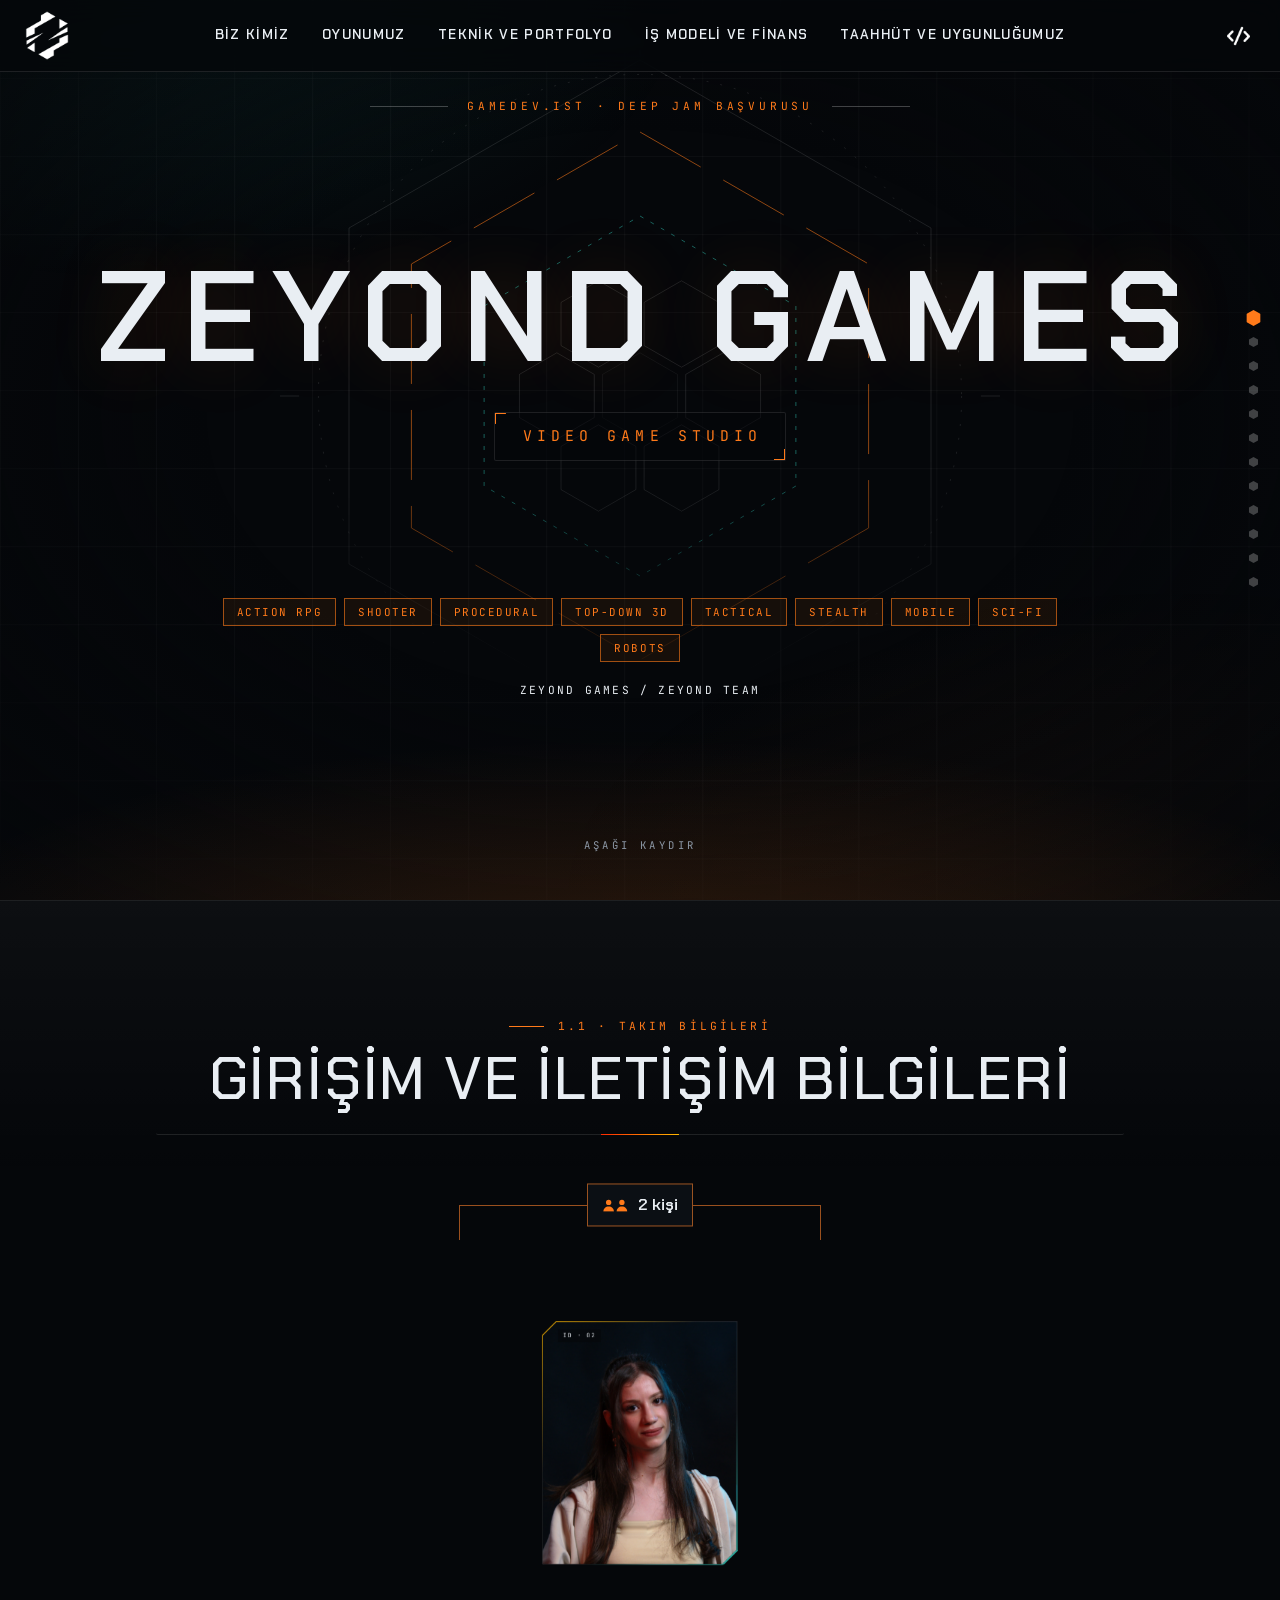
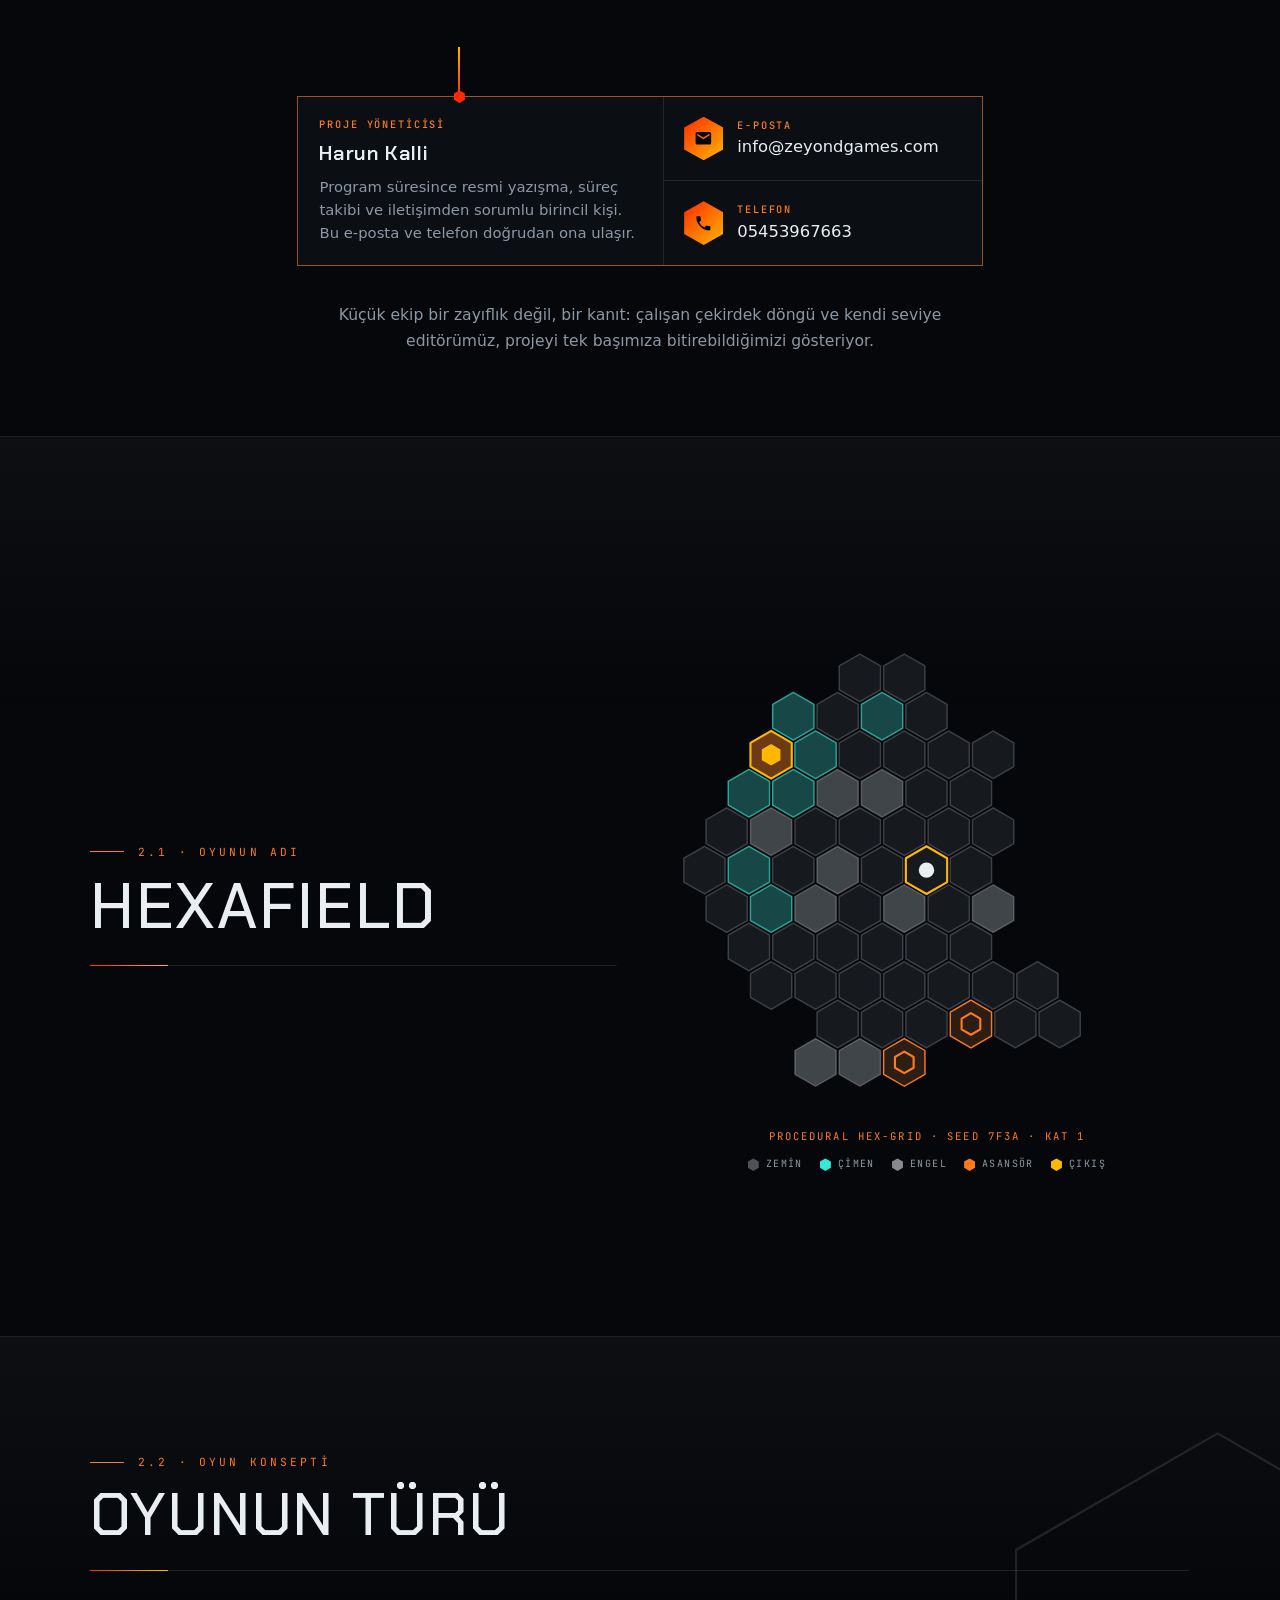
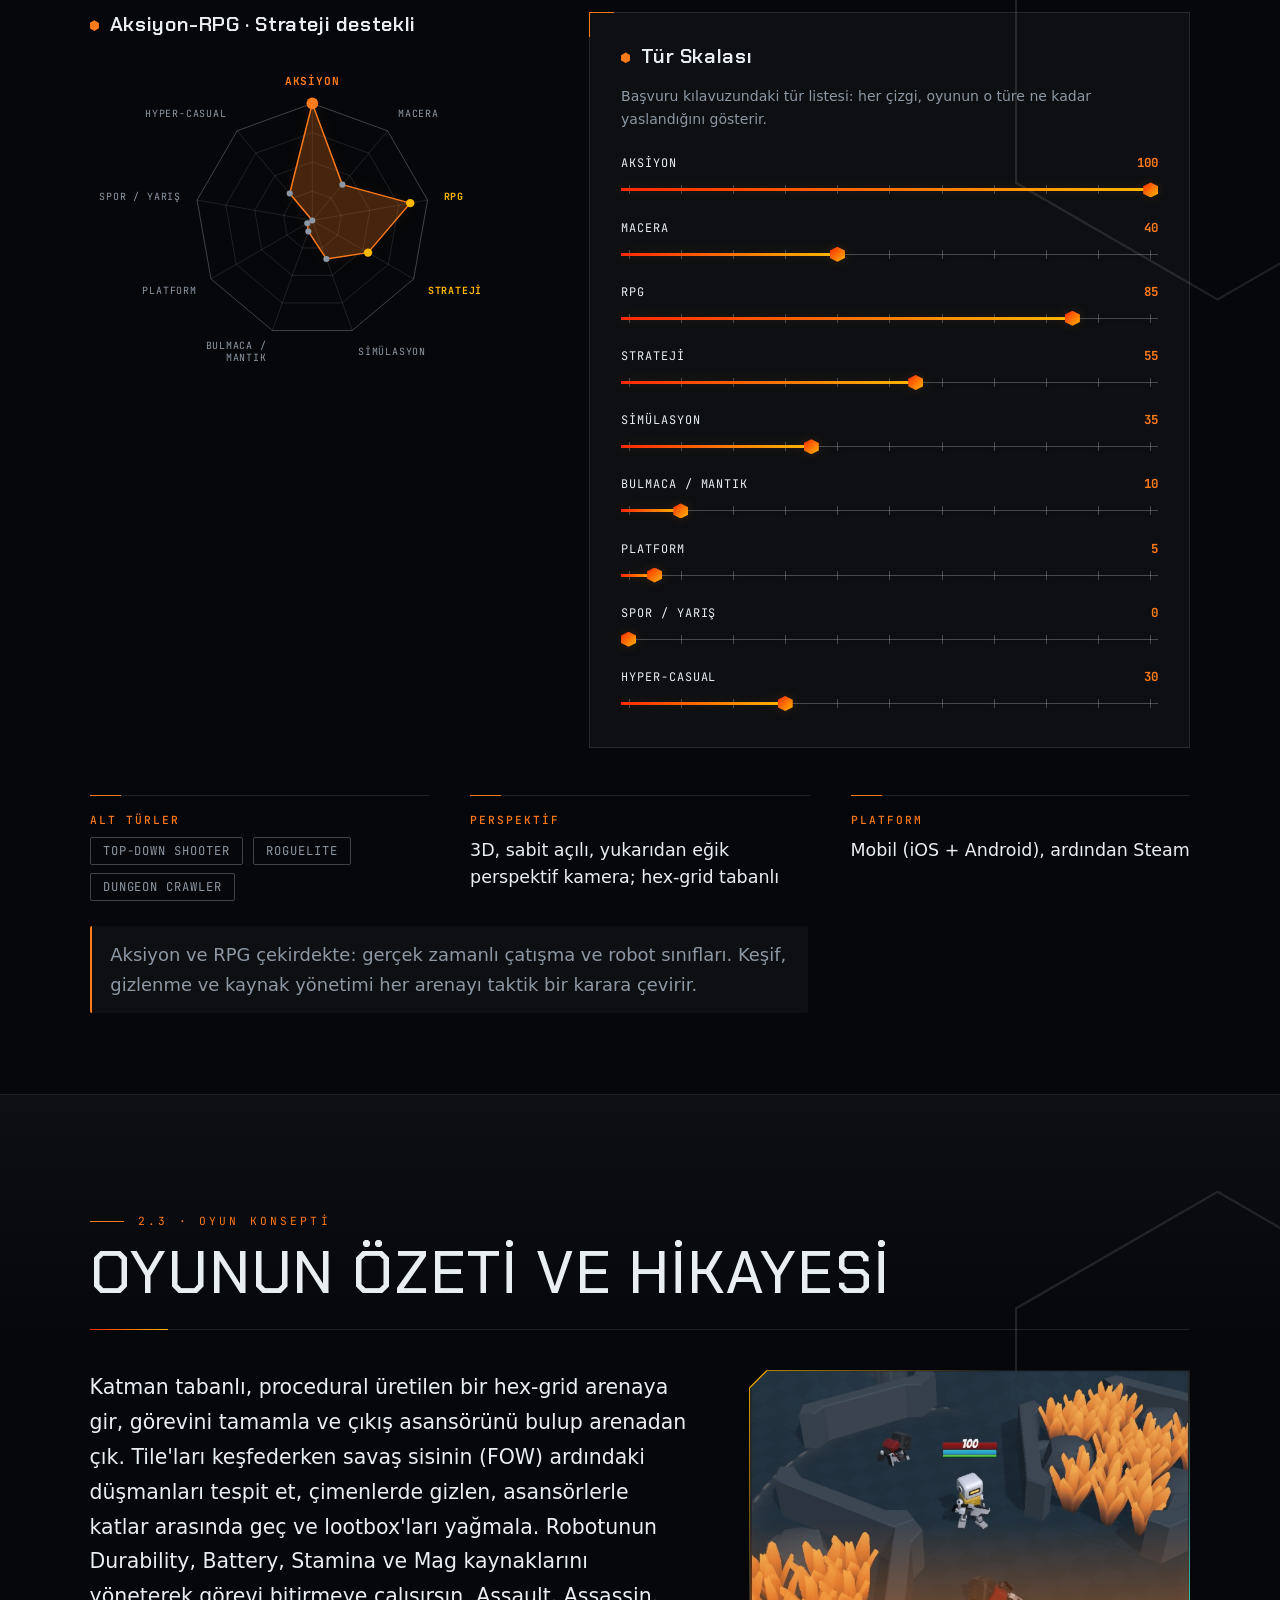
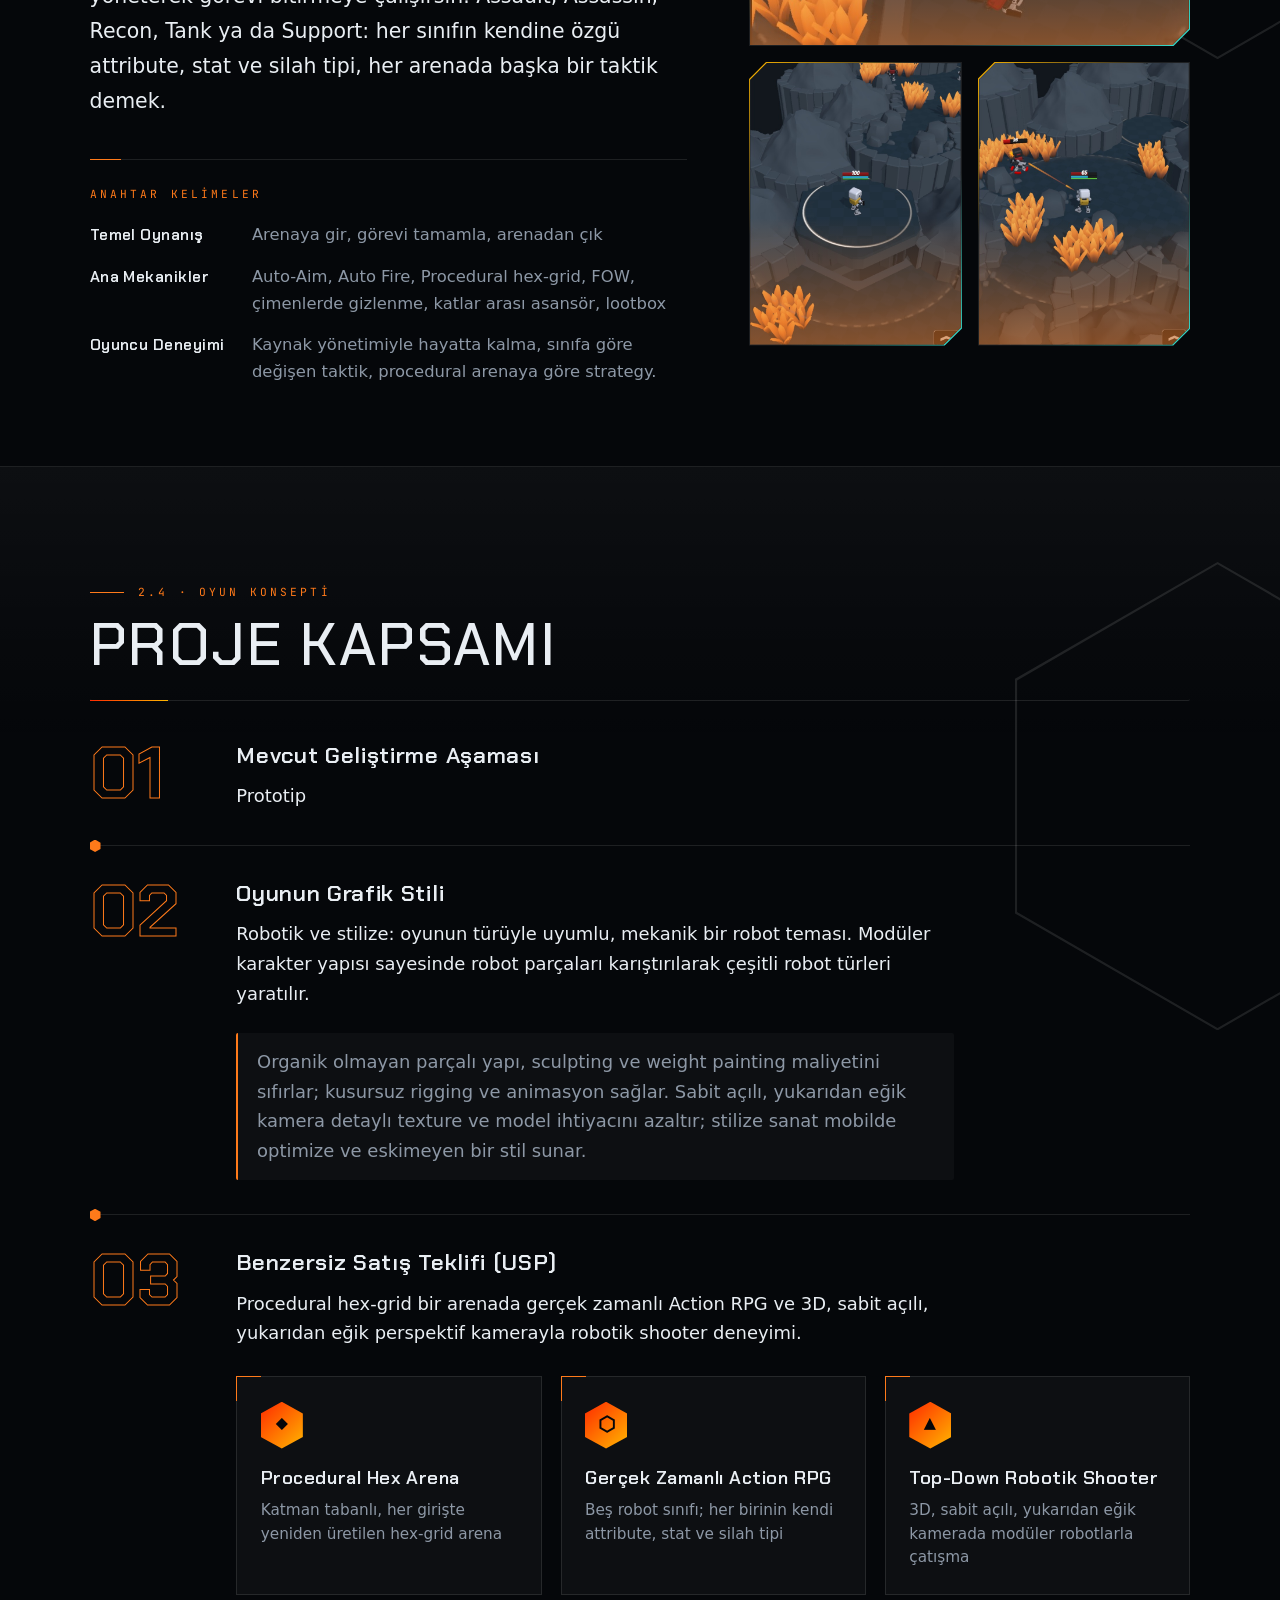
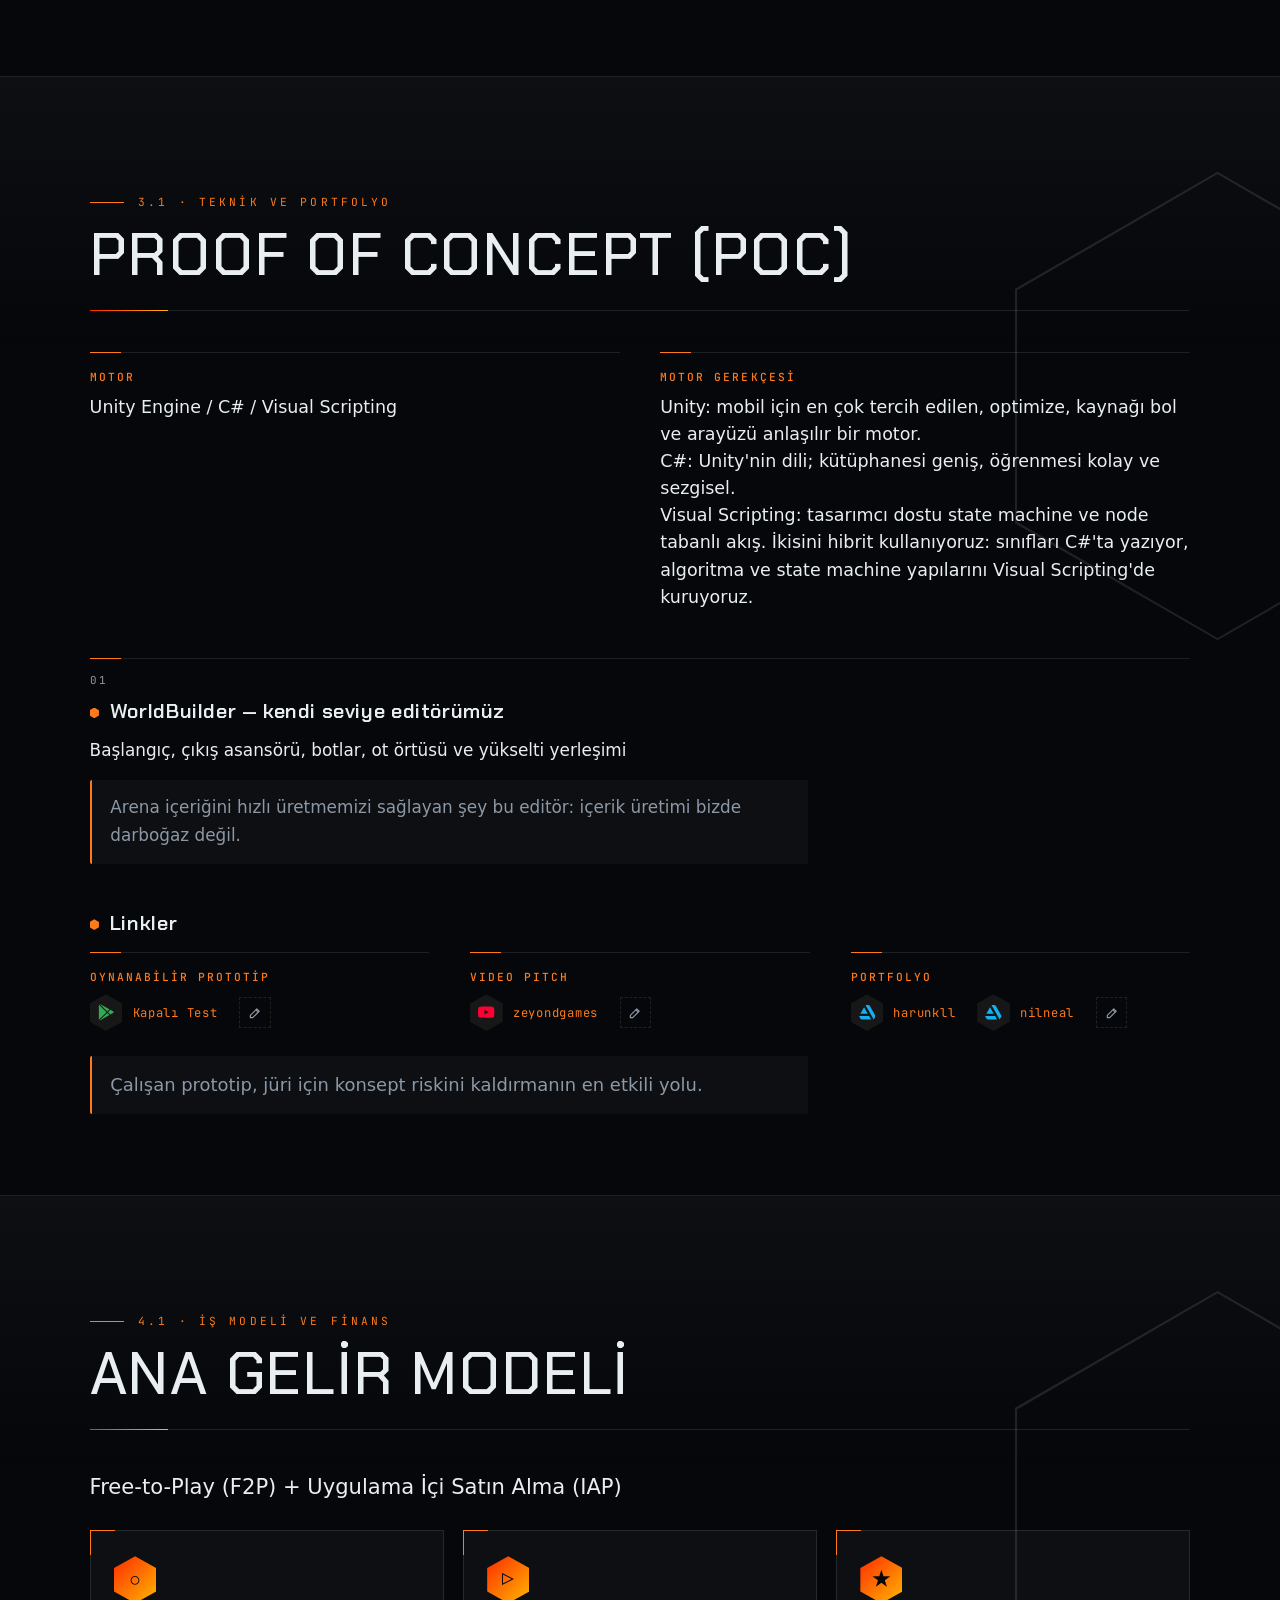
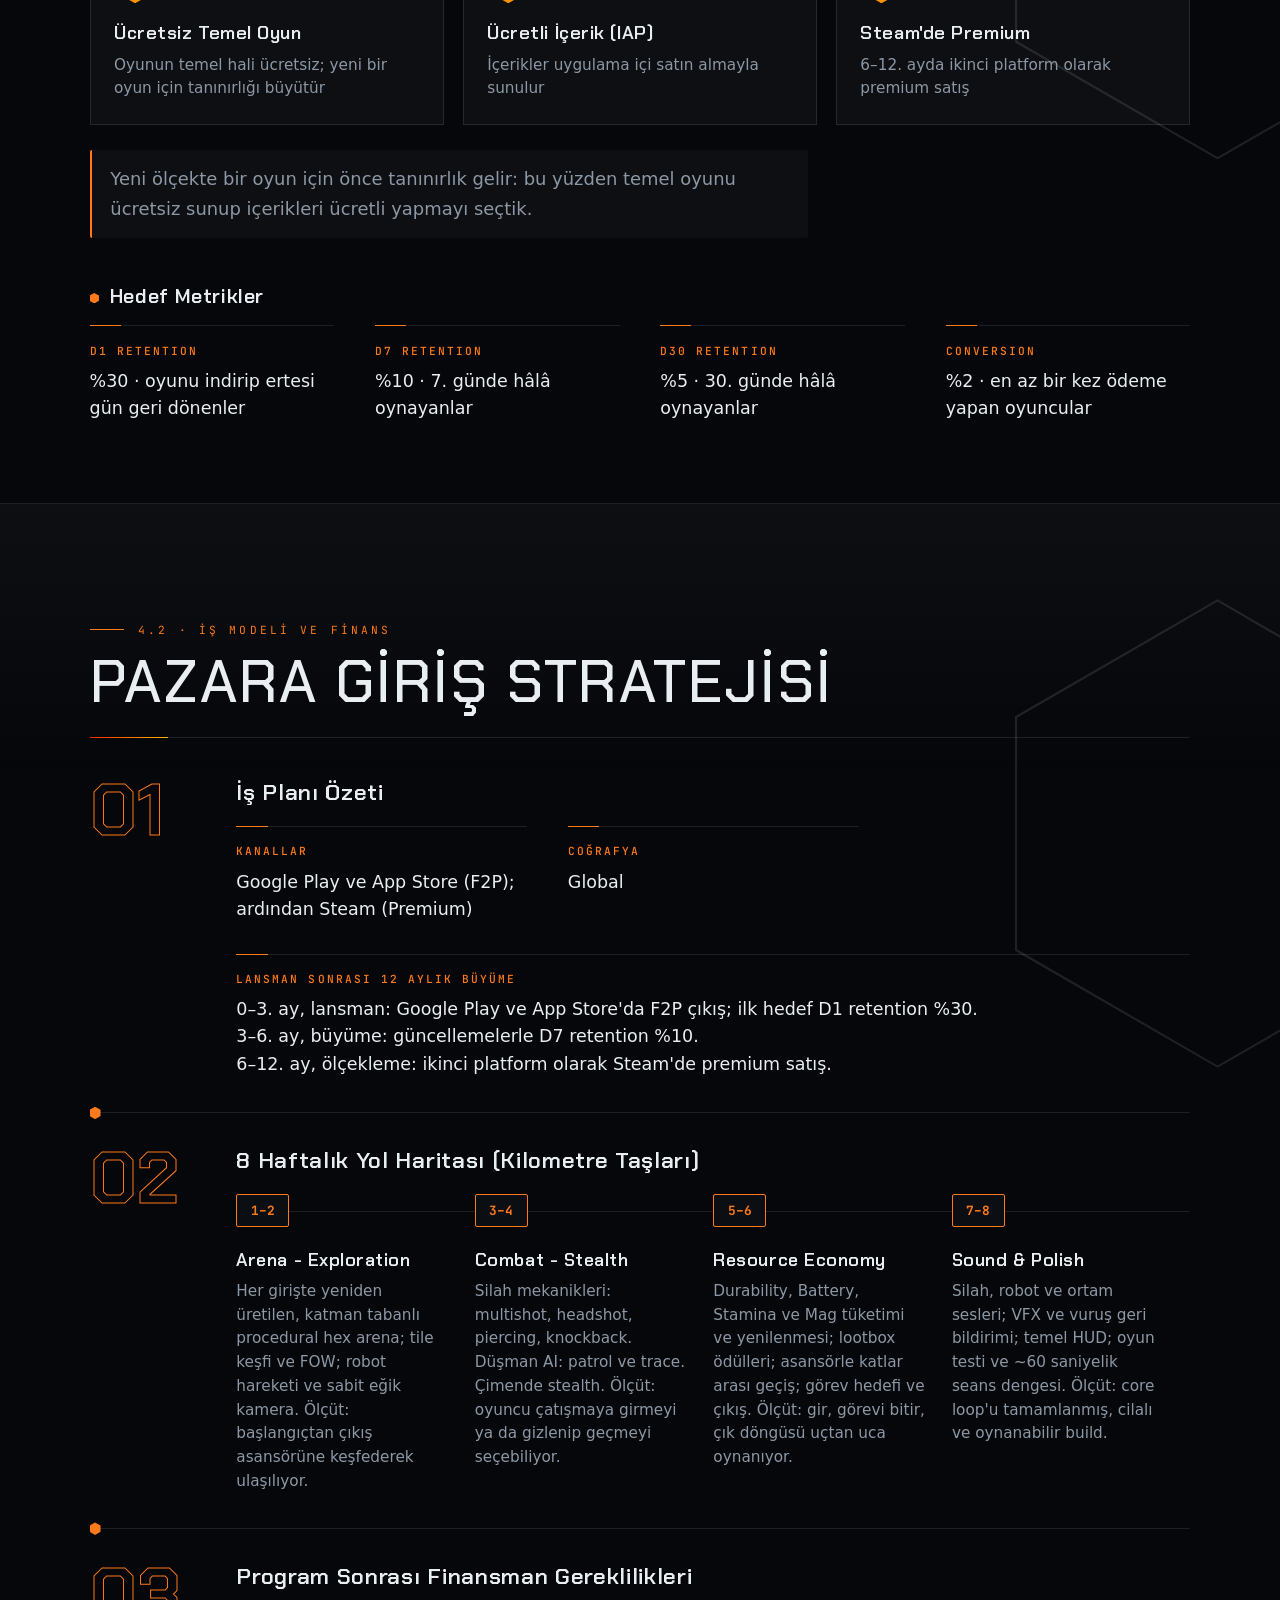
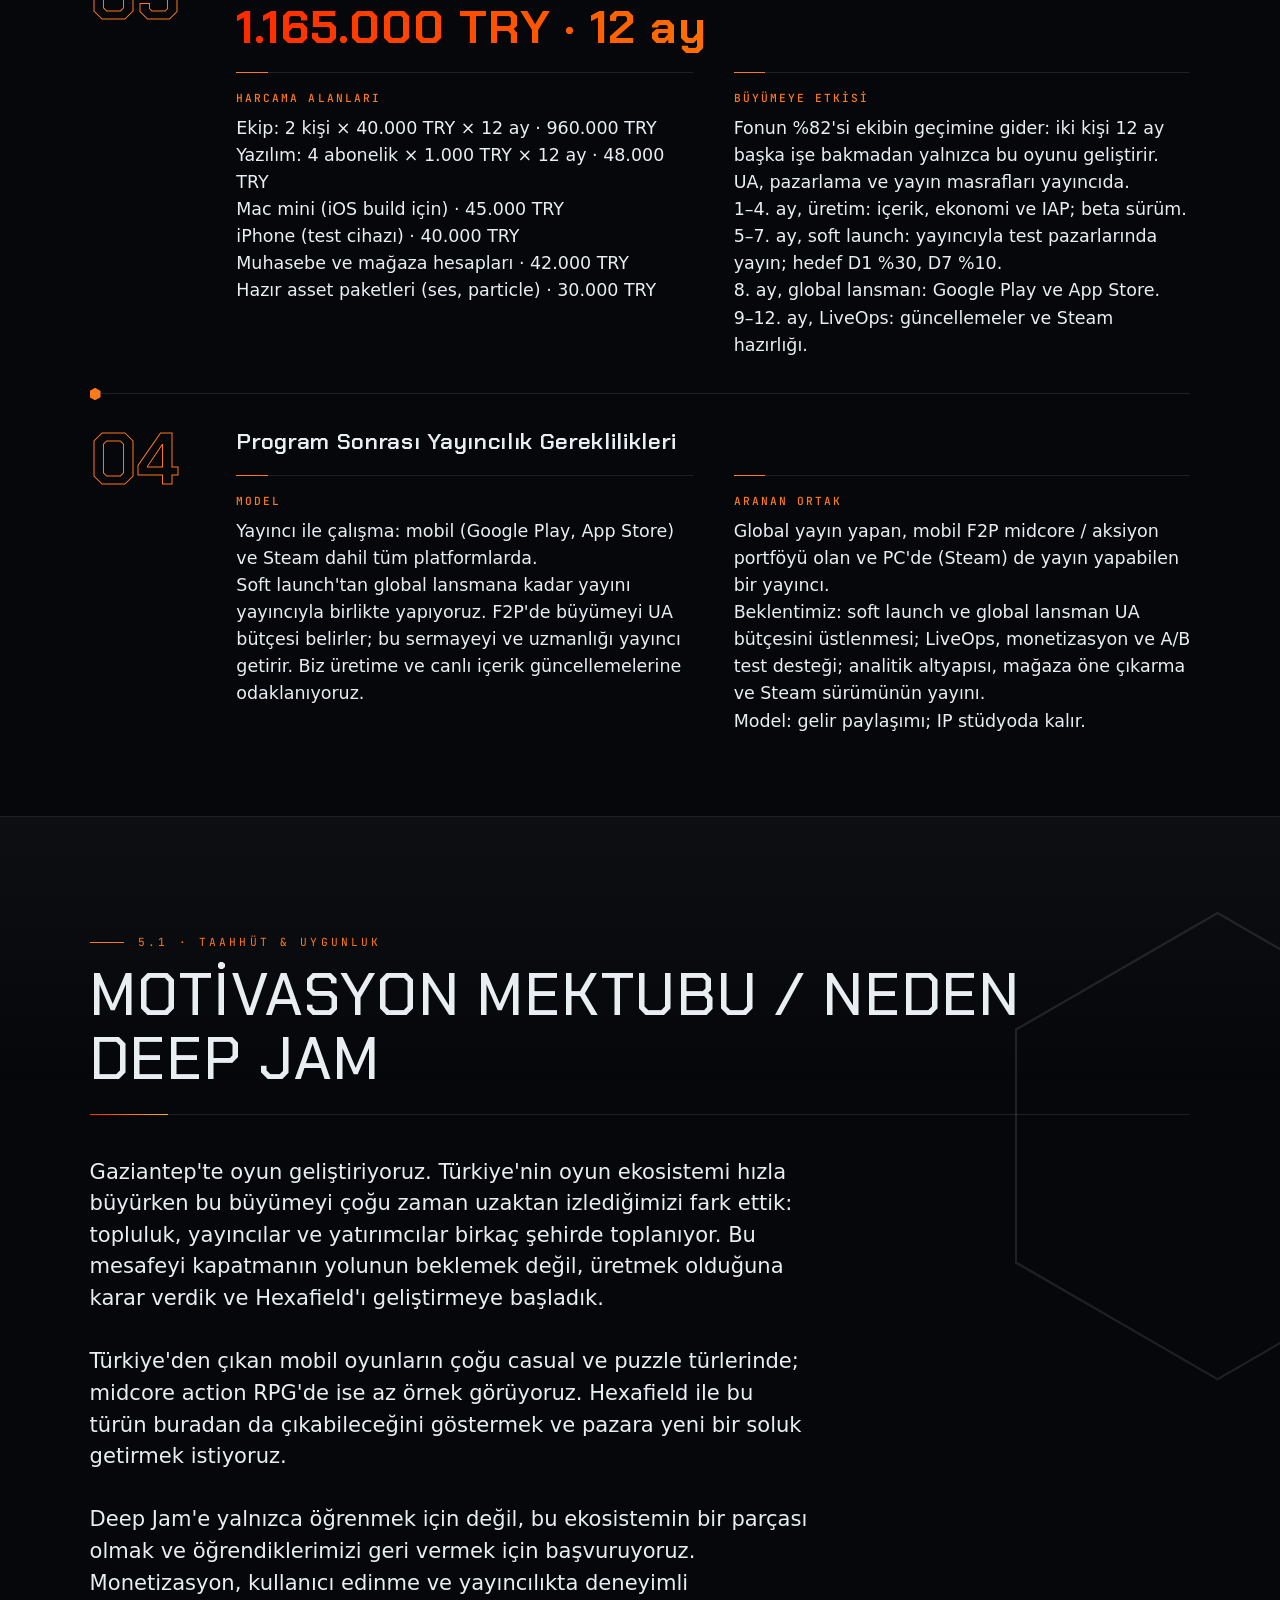
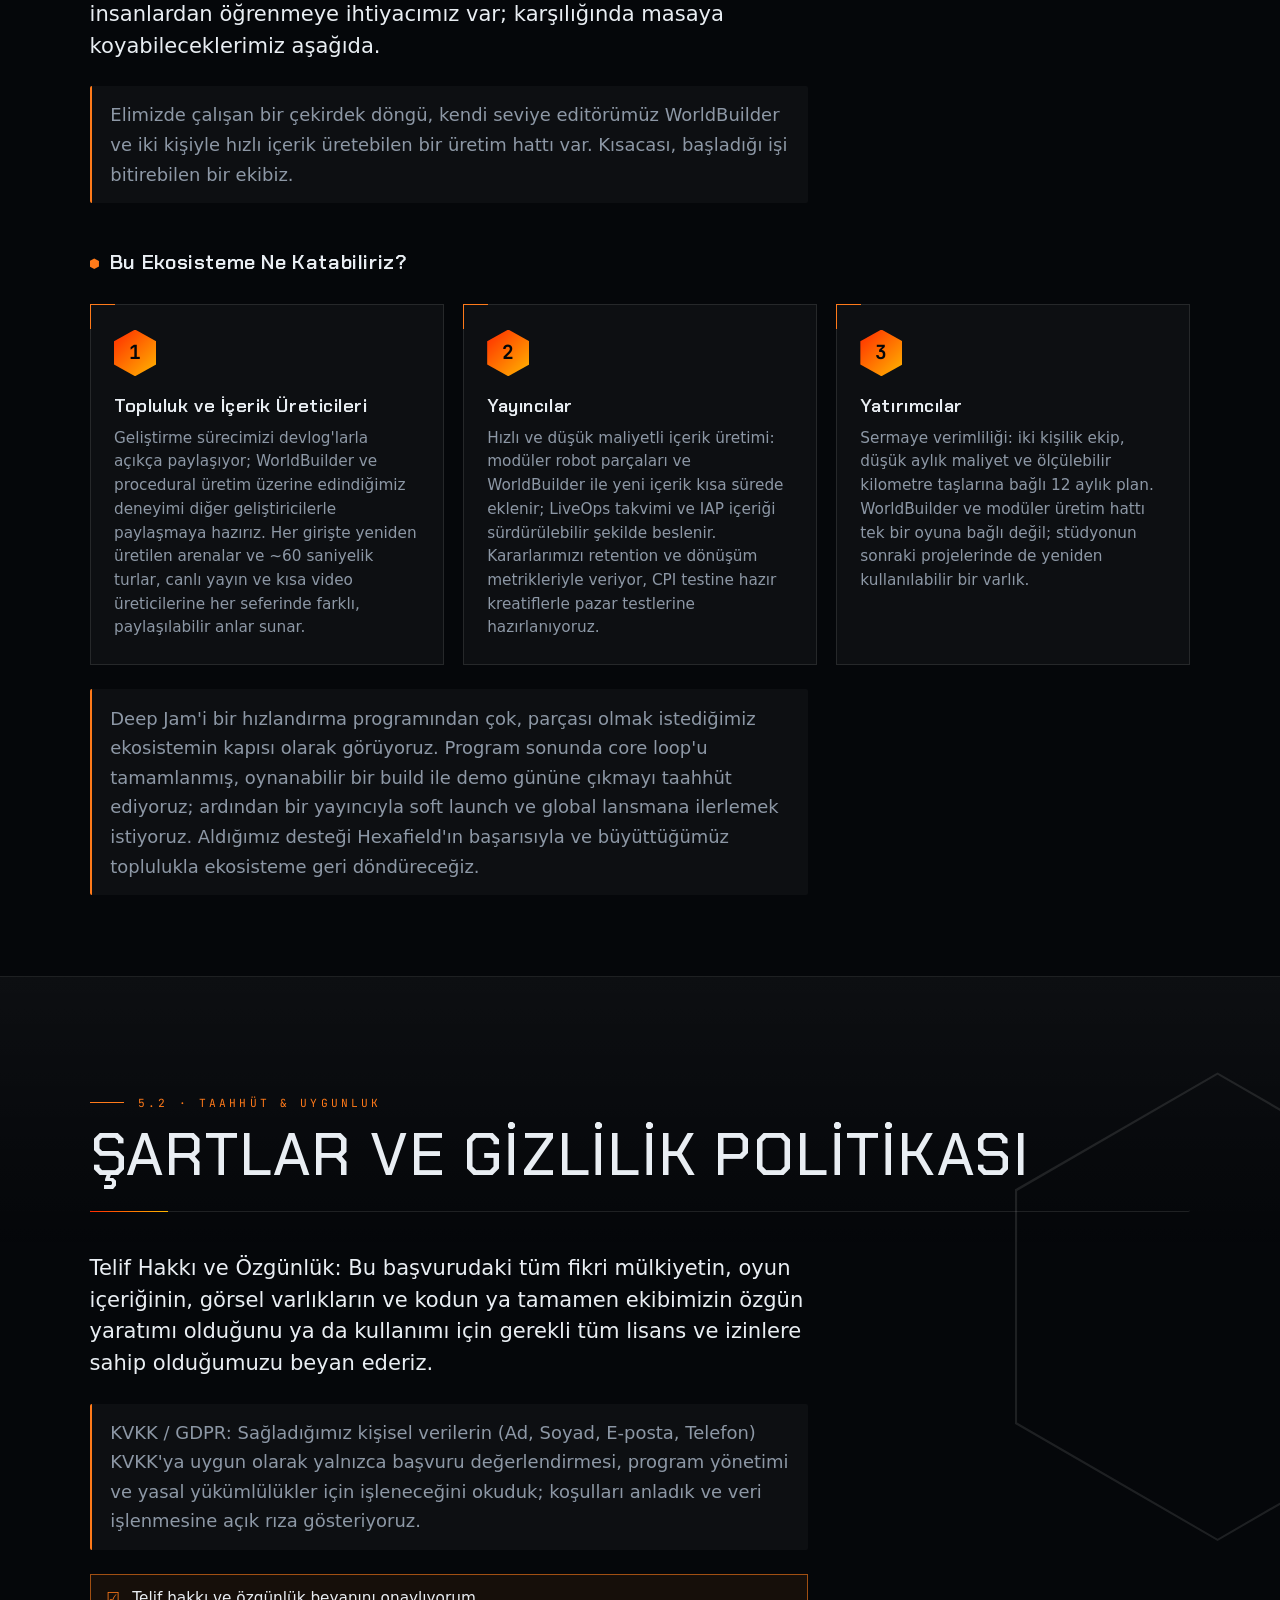
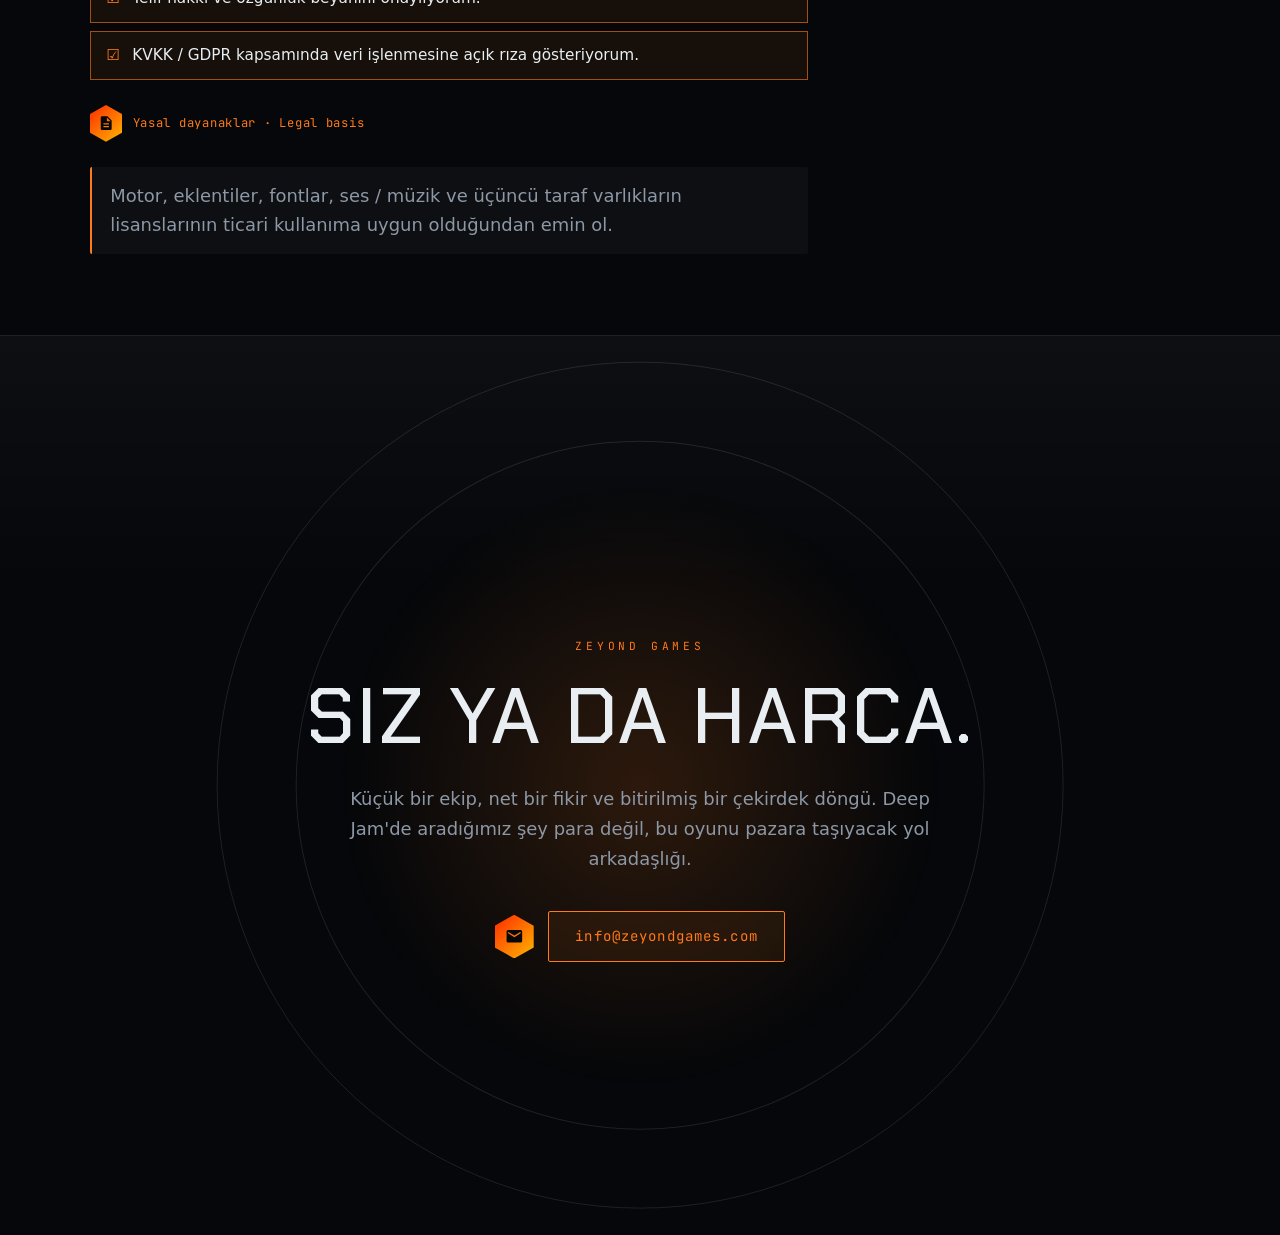
==== commit 6ce522f4: "Başvuru JSON'unu repoya al: prototip ve video pitch linkleri Tarayıcıdan dışa aktarılan başvuru JSON" ====
--- a/index.html
+++ b/index.html
@@ -833,16 +833,16 @@
         <div>
           <dt class="field" contenteditable="true"
               data-field="09_3_1_Proof_of_Concept.basliklar.linkler_prototip">Oynanabilir Prototip</dt>
-          <dd class="field empty" contenteditable="true" data-baglanti="url"
+          <dd class="field" contenteditable="true" data-baglanti="url"
               data-field="09_3_1_Proof_of_Concept.linkler.prototip"
-              data-placeholder="herkese açık WebGL / itch.io linki"></dd>
+              data-placeholder="herkese açık WebGL / itch.io linki">https://play.google.com/apps/testing/com.zeyondgames.cargobot</dd>
         </div>
         <div>
           <dt class="field" lang="en" contenteditable="true"
               data-field="09_3_1_Proof_of_Concept.basliklar.linkler_video">Video Pitch</dt>
-          <dd class="field empty" contenteditable="true" data-baglanti="url"
+          <dd class="field" contenteditable="true" data-baglanti="url"
               data-field="09_3_1_Proof_of_Concept.linkler.video"
-              data-placeholder="en fazla 3 dk, YouTube / Vimeo"></dd>
+              data-placeholder="en fazla 3 dk, YouTube / Vimeo">zeyondgames https://youtu.be/LpuvuYcmmvQ?si=JrHxIYj74NH3A__Y</dd>
         </div>
         <div>
           <dt class="field" contenteditable="true"
--- a/style.css
+++ b/style.css
@@ -809,12 +809,14 @@
 .baglanti .ikon-youtube,
 .baglanti .ikon-vimeo,
 .baglanti .ikon-github,
+.baglanti .ikon-googleplay,
 .baglanti .ikon-itch { background: #171717; }
 .baglanti .ikon-artstation svg { fill: #13aff0; }
 .baglanti .ikon-youtube svg { fill: #ff0033; }
 .baglanti .ikon-vimeo svg { fill: #1ab7ea; }
 .baglanti .ikon-github svg { fill: #f0f6fc; }
 .baglanti .ikon-itch svg { fill: #fa5c5c; }
+.baglanti .ikon-googleplay svg { fill: #34a853; }
 .baglanti-ad { overflow-wrap: anywhere; }
 
 /* 5.2 slaytında onayların altındaki yasal dayanak bağlantısı */
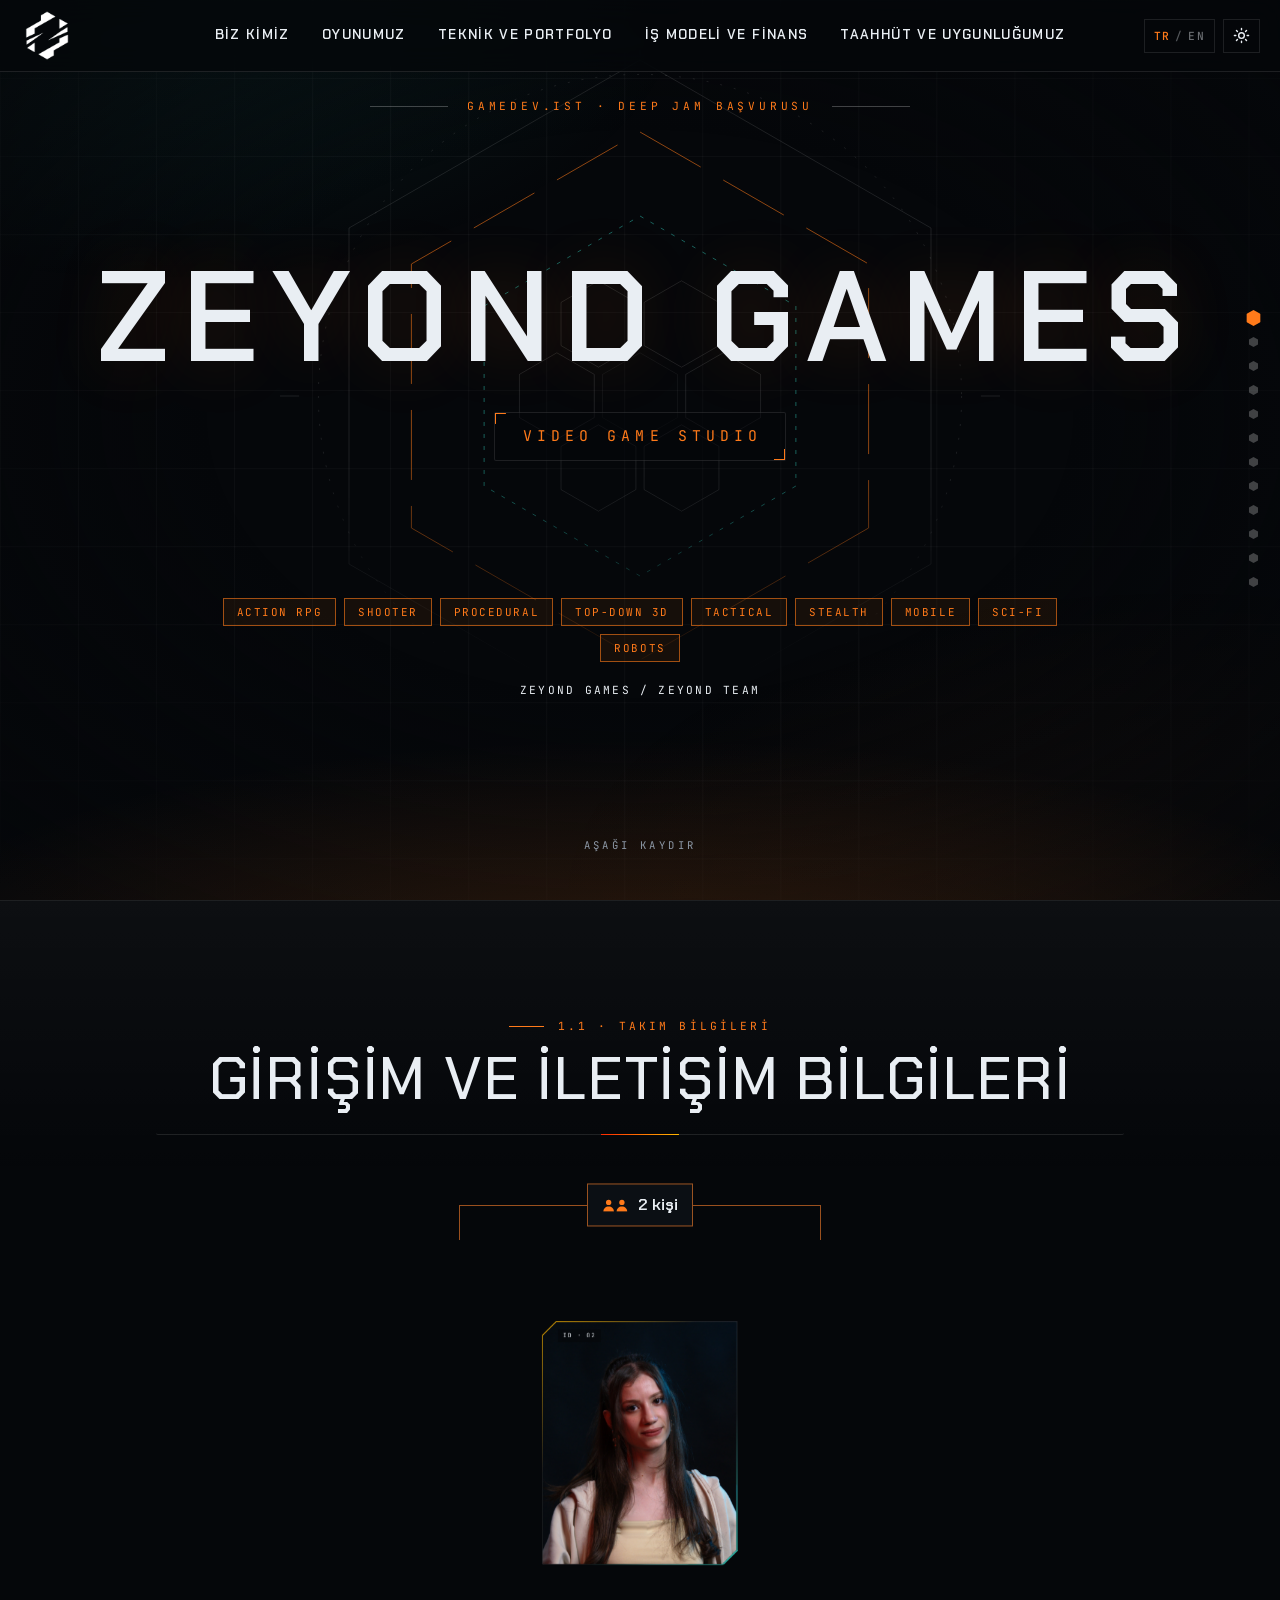
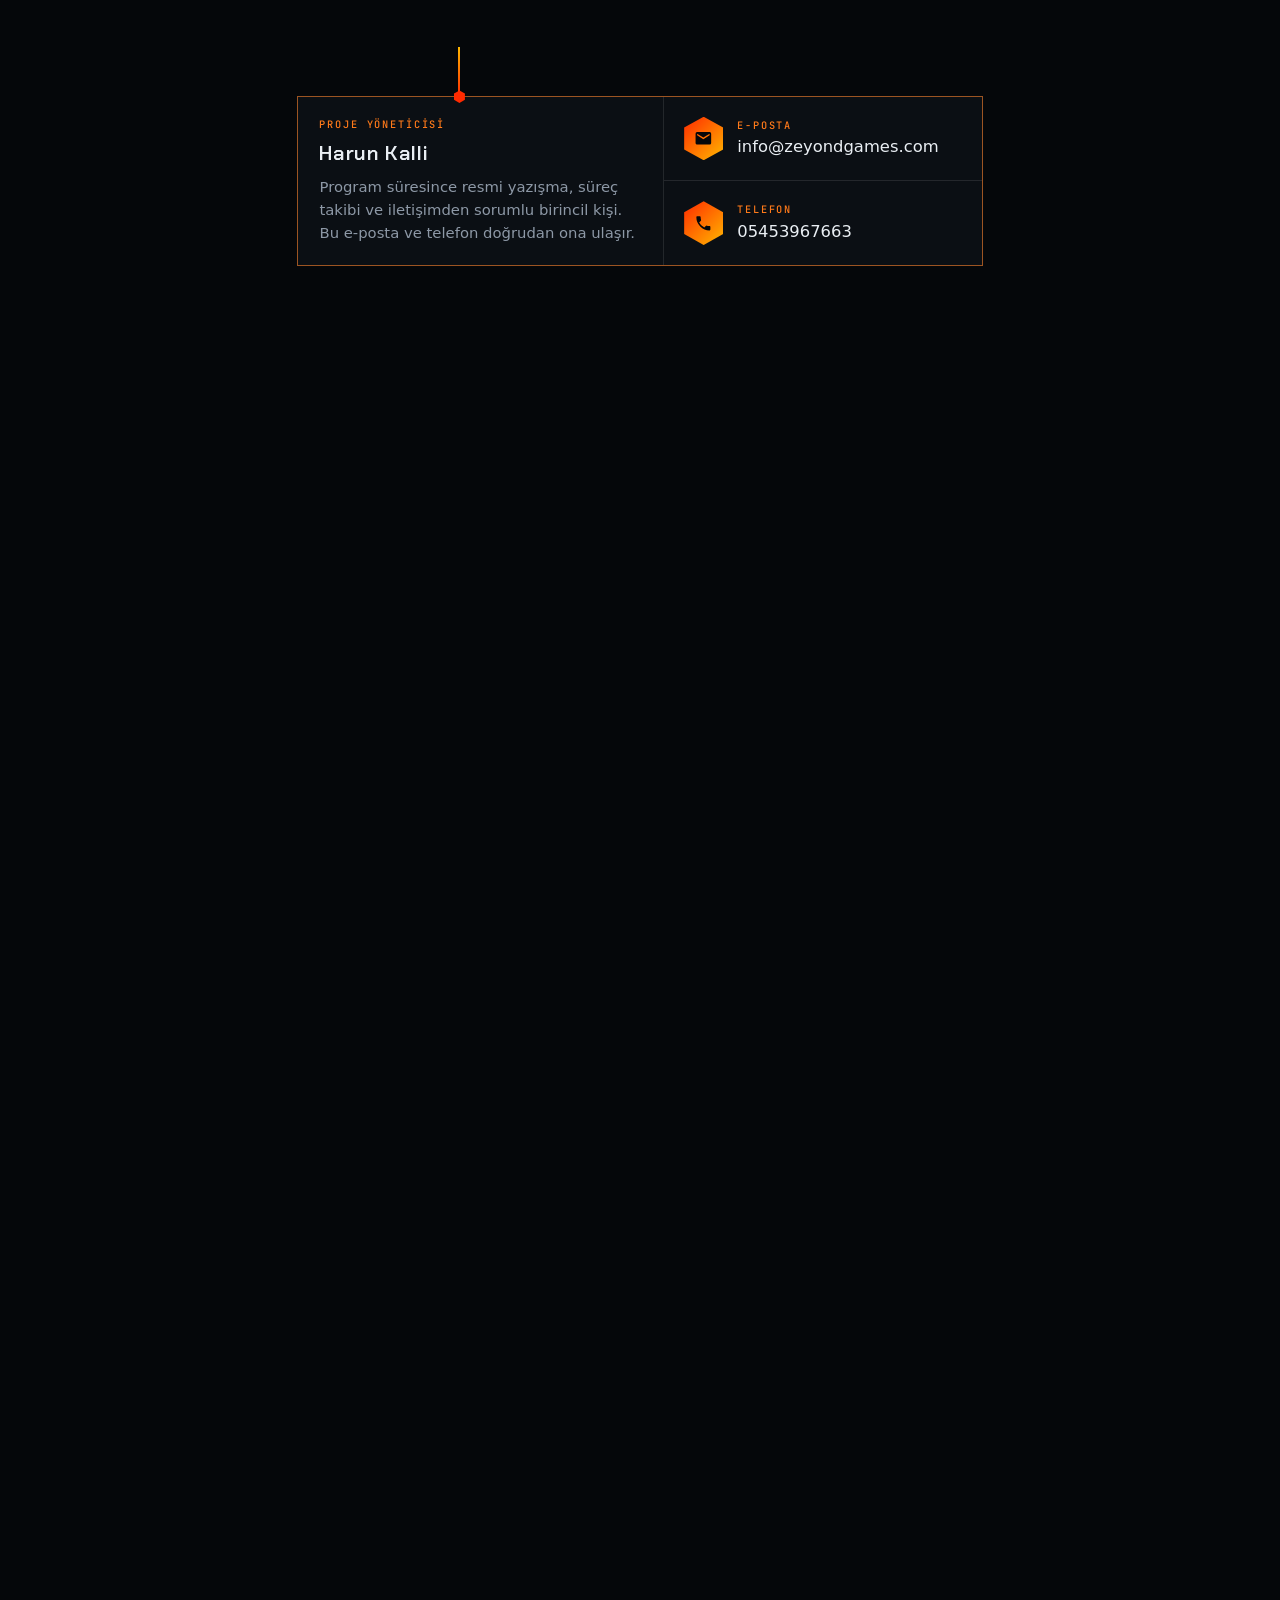
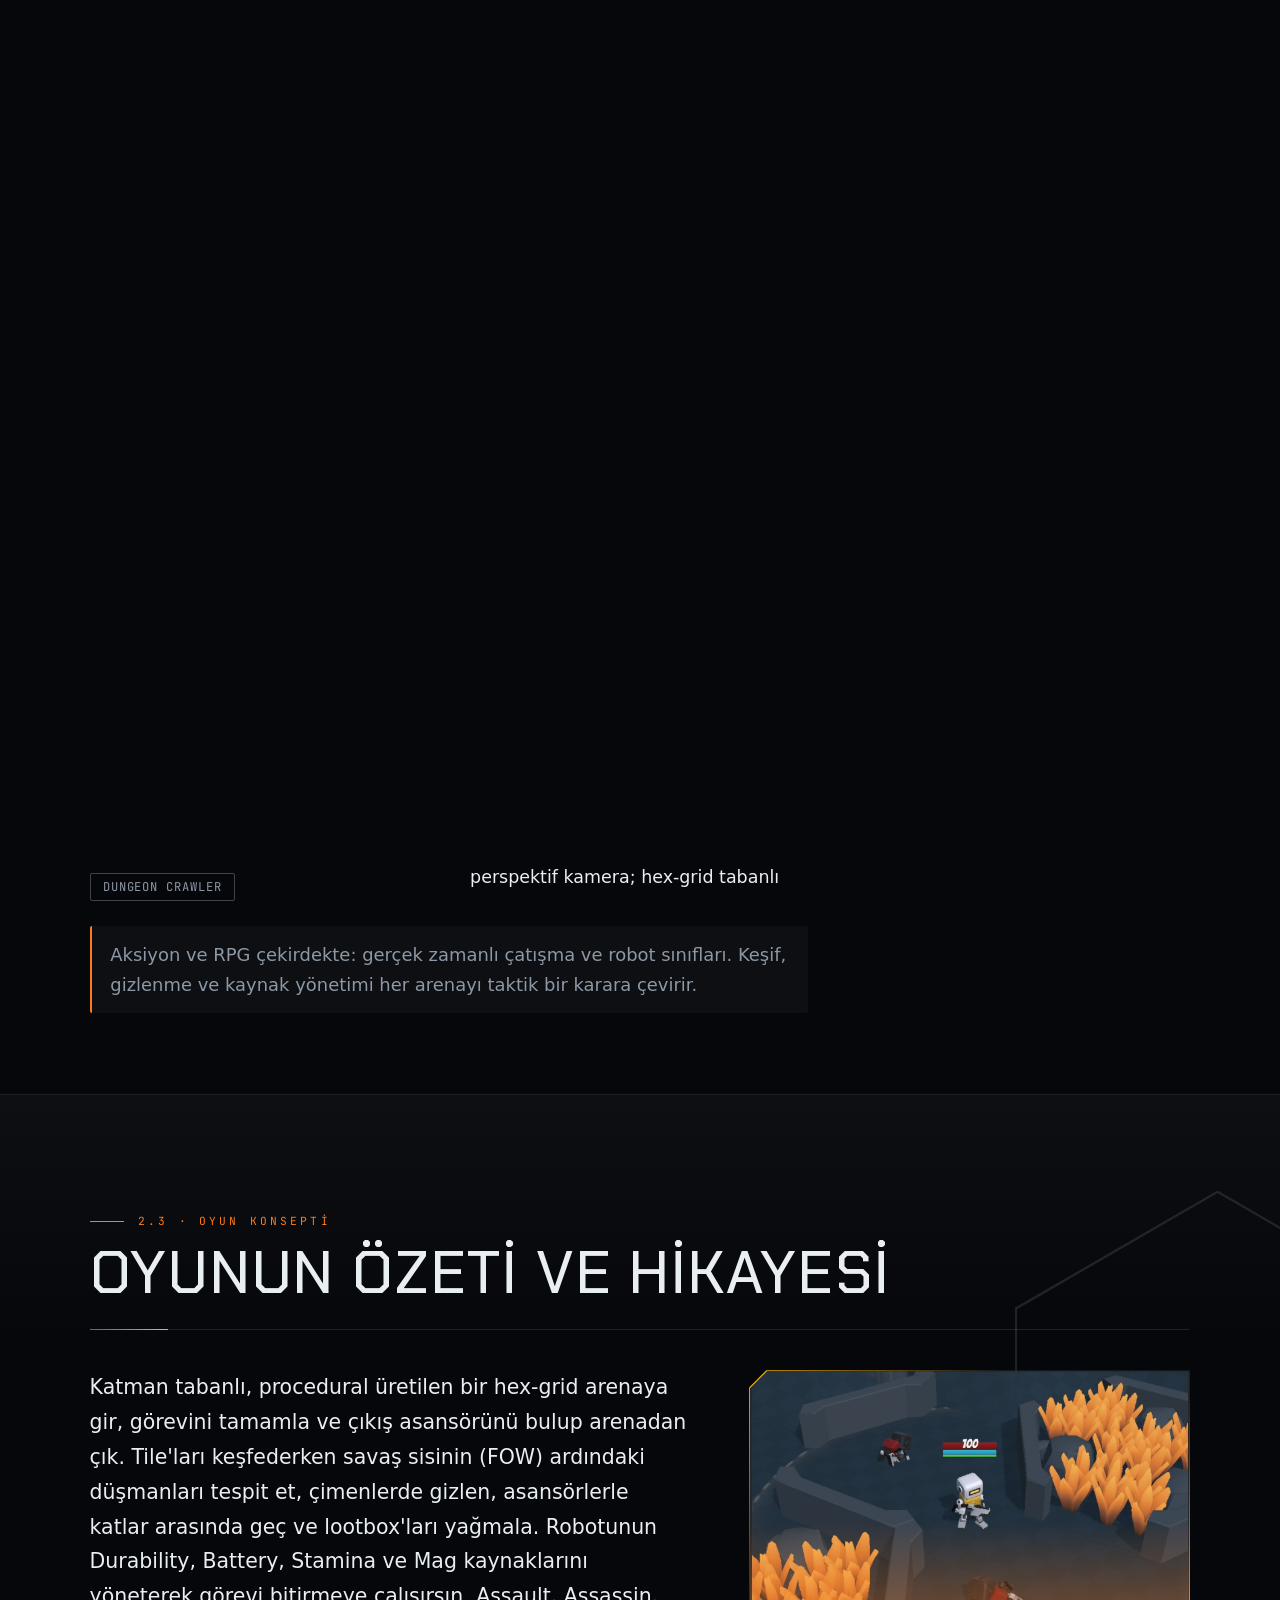
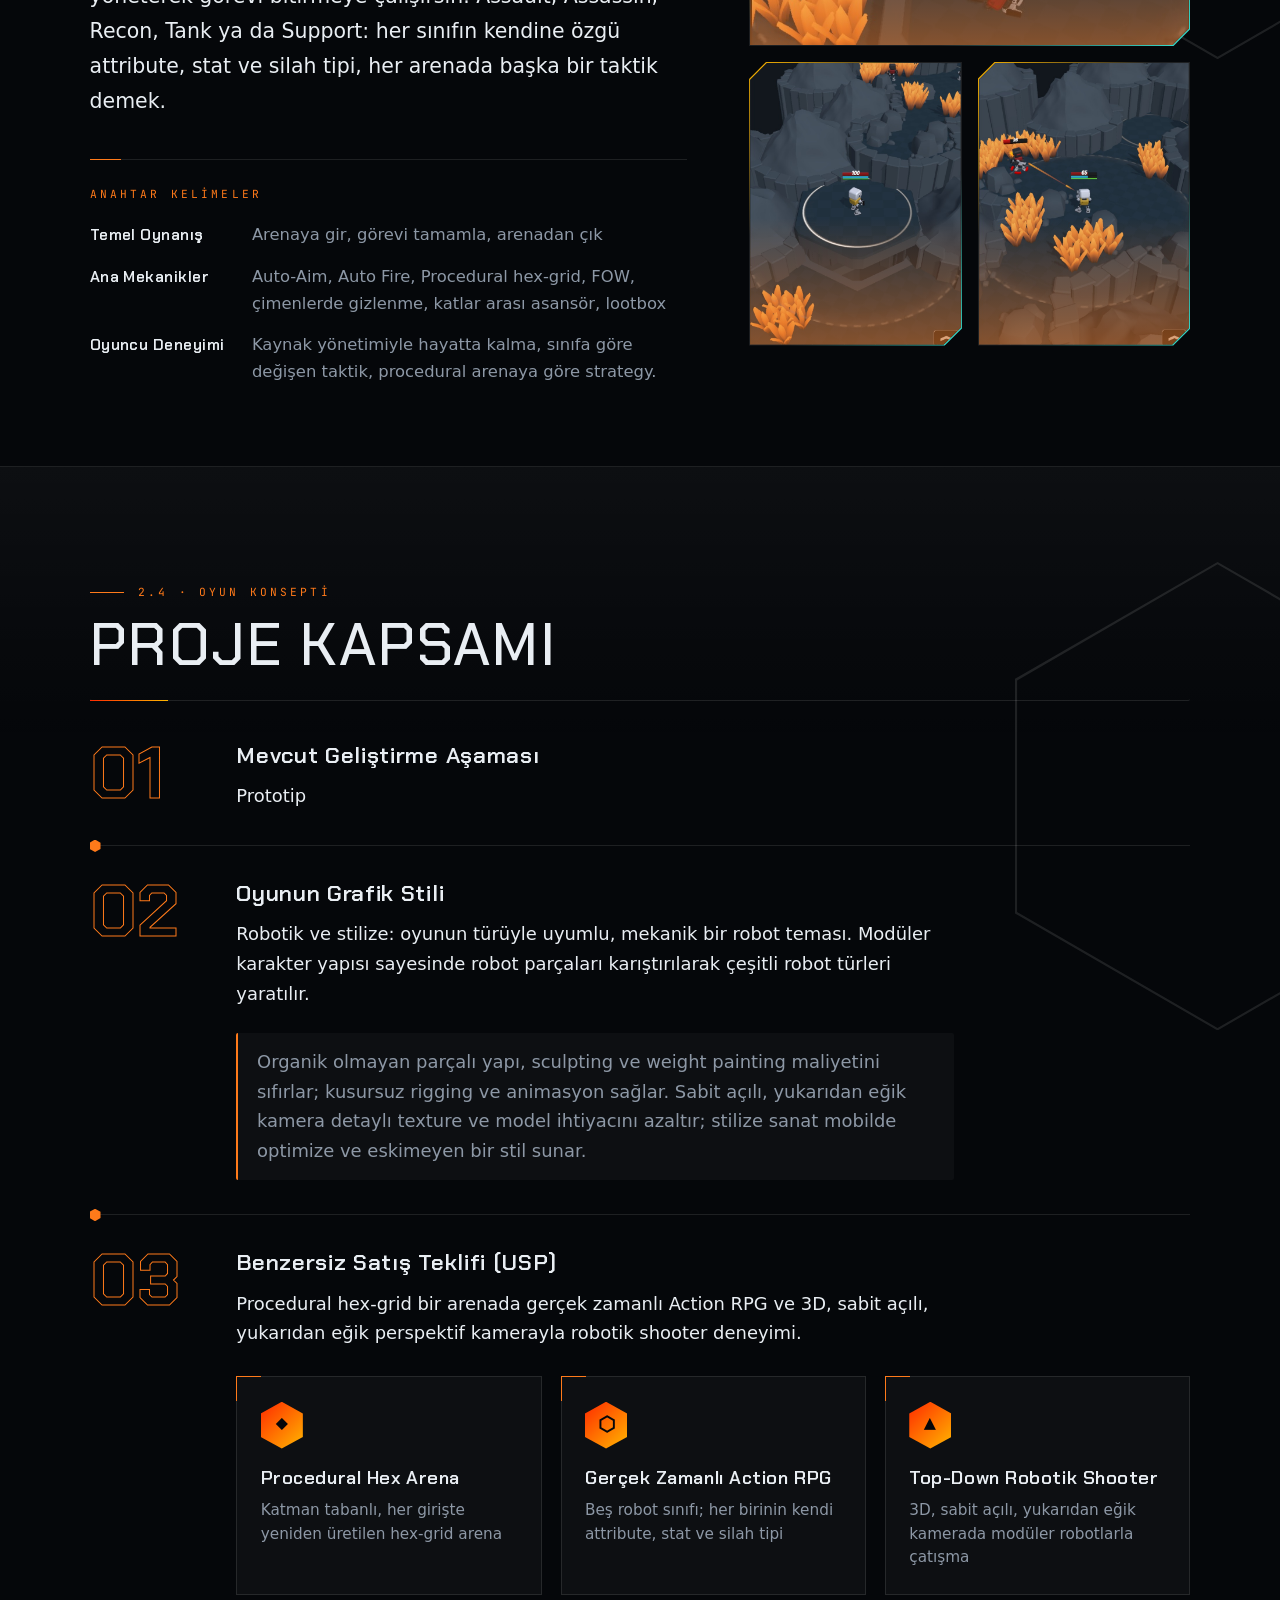
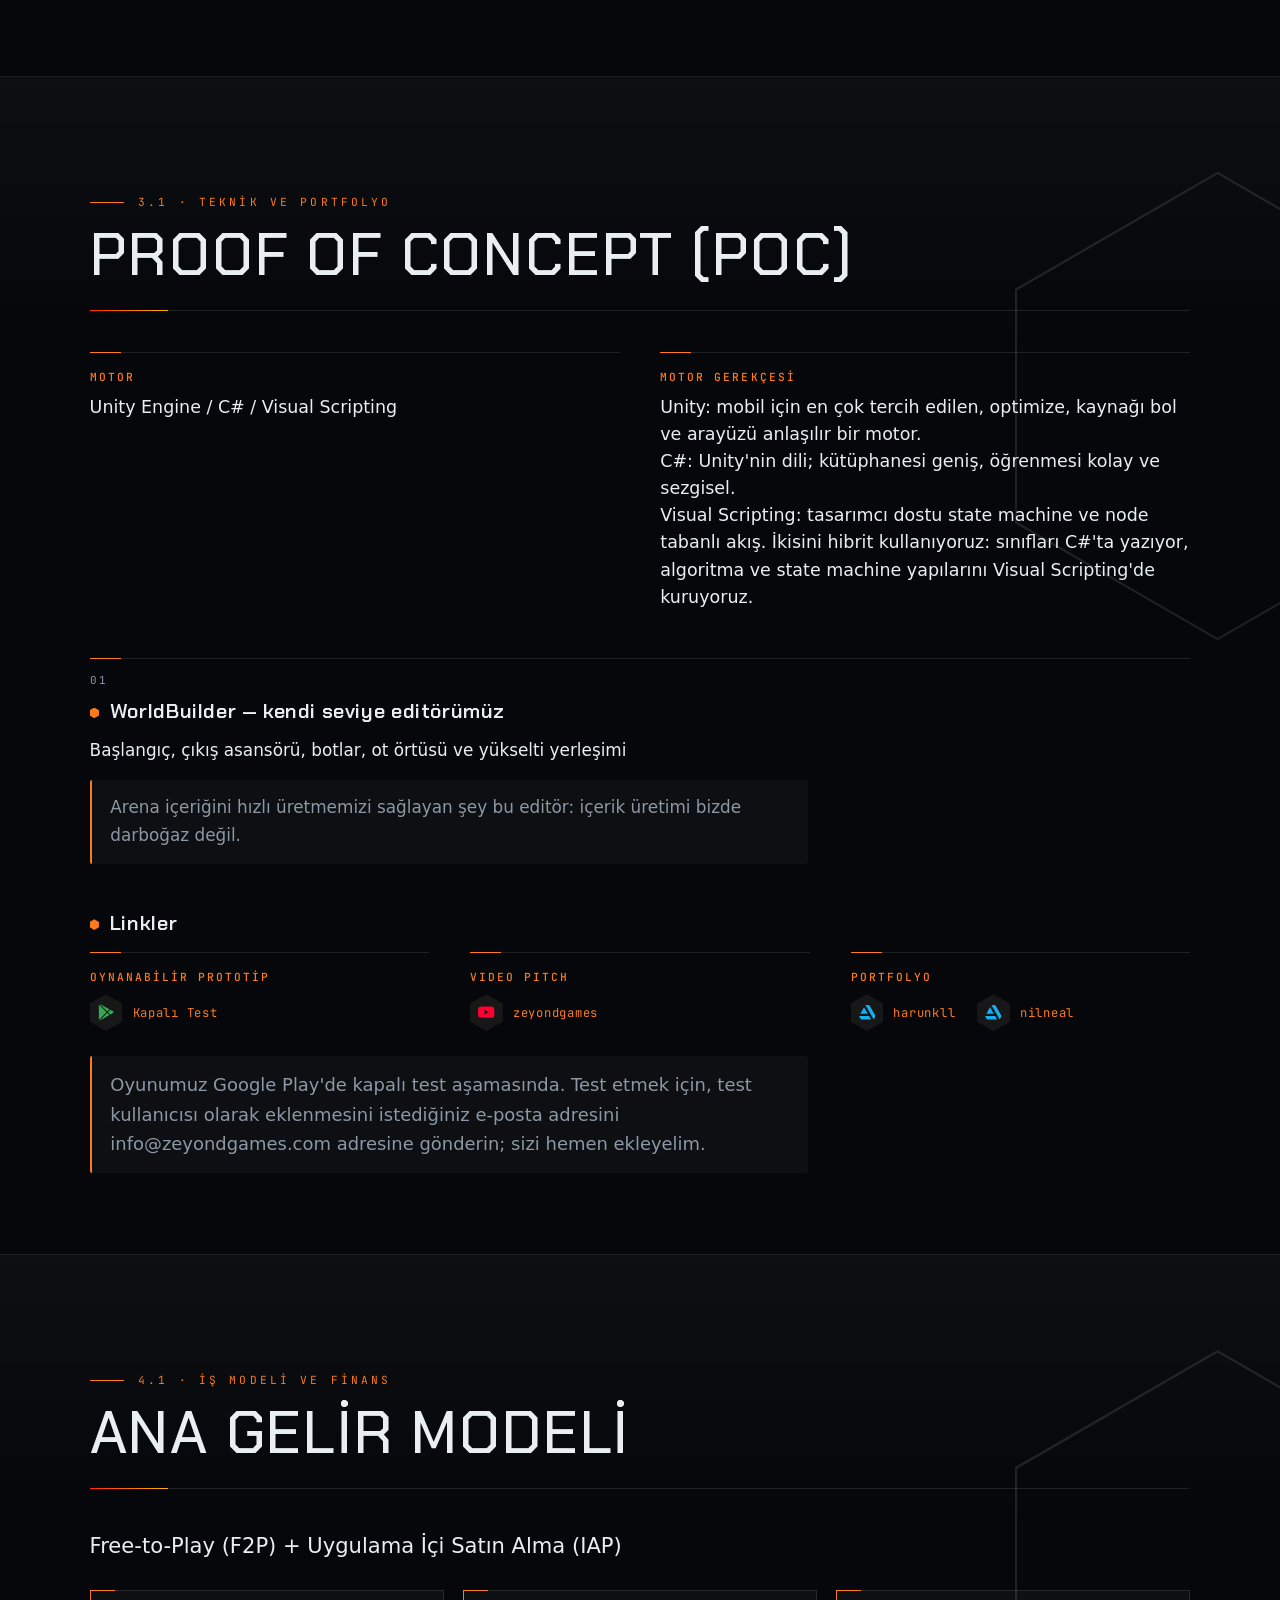
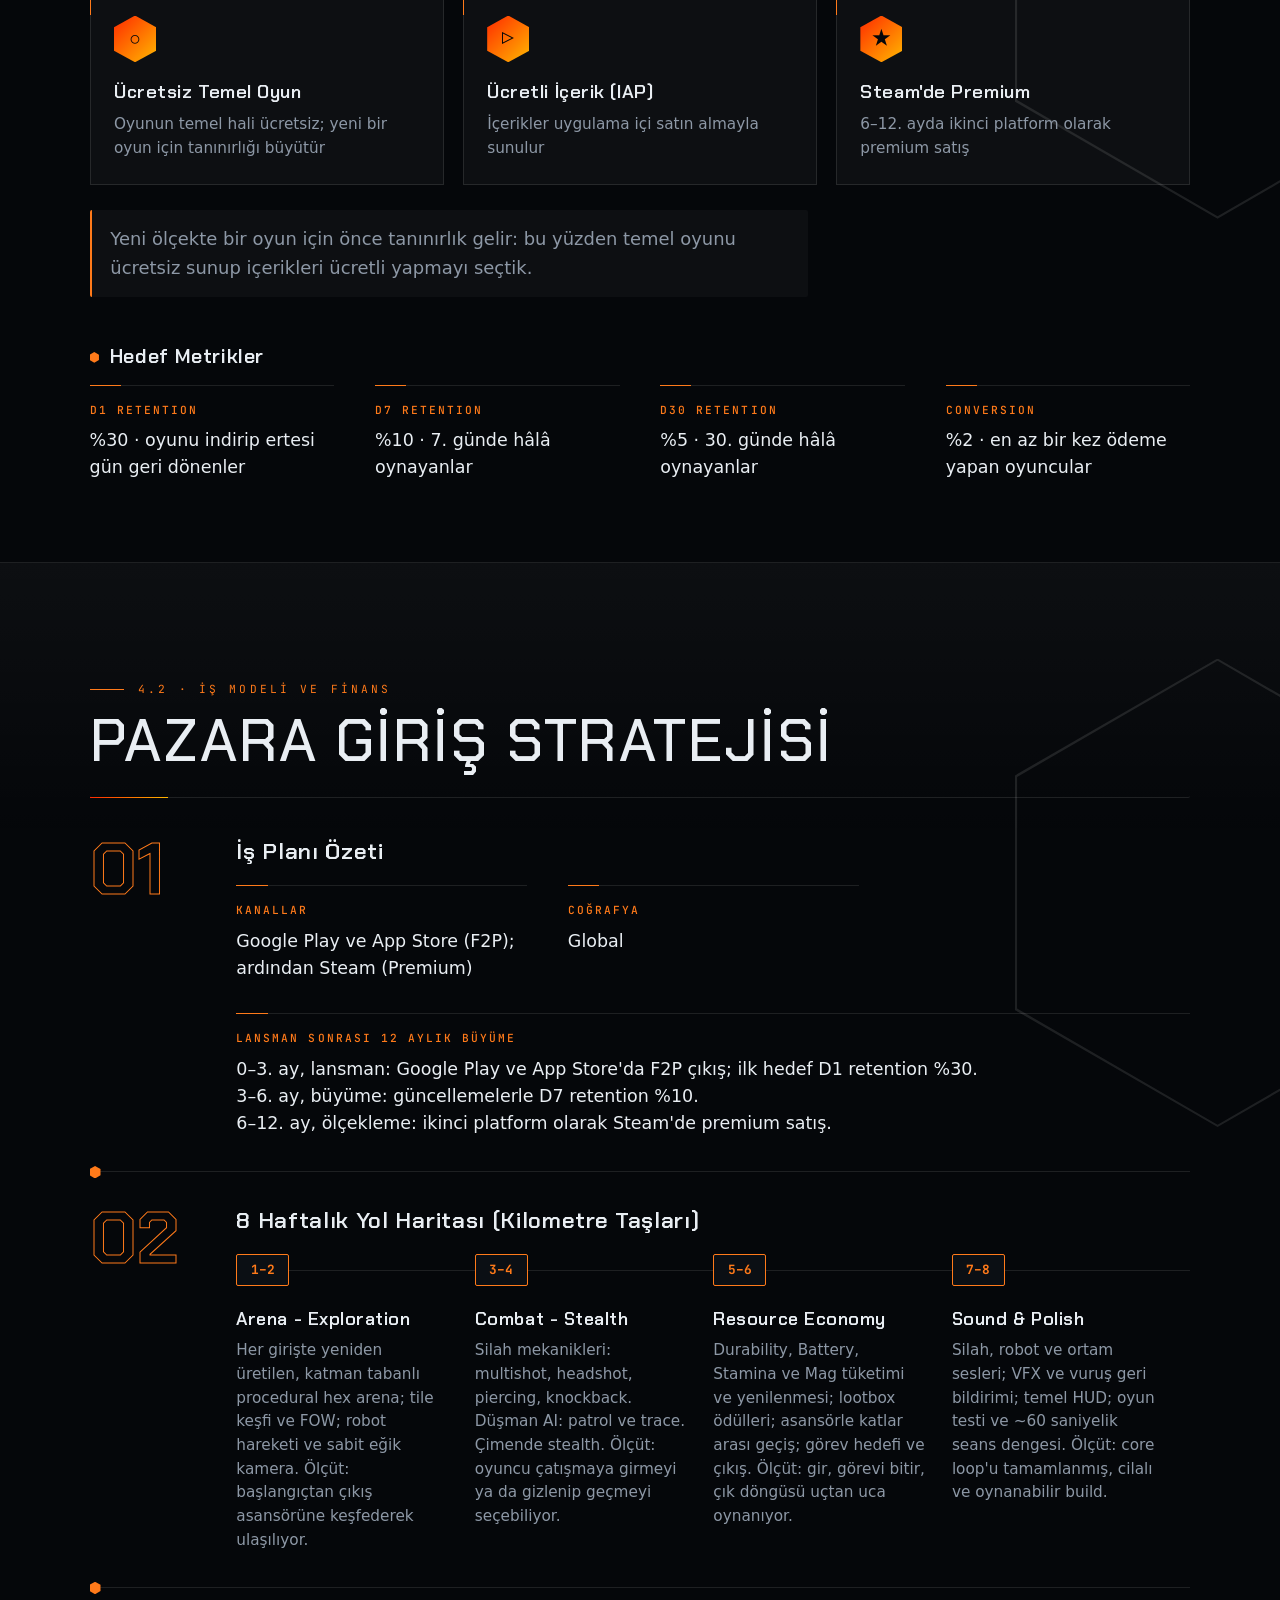
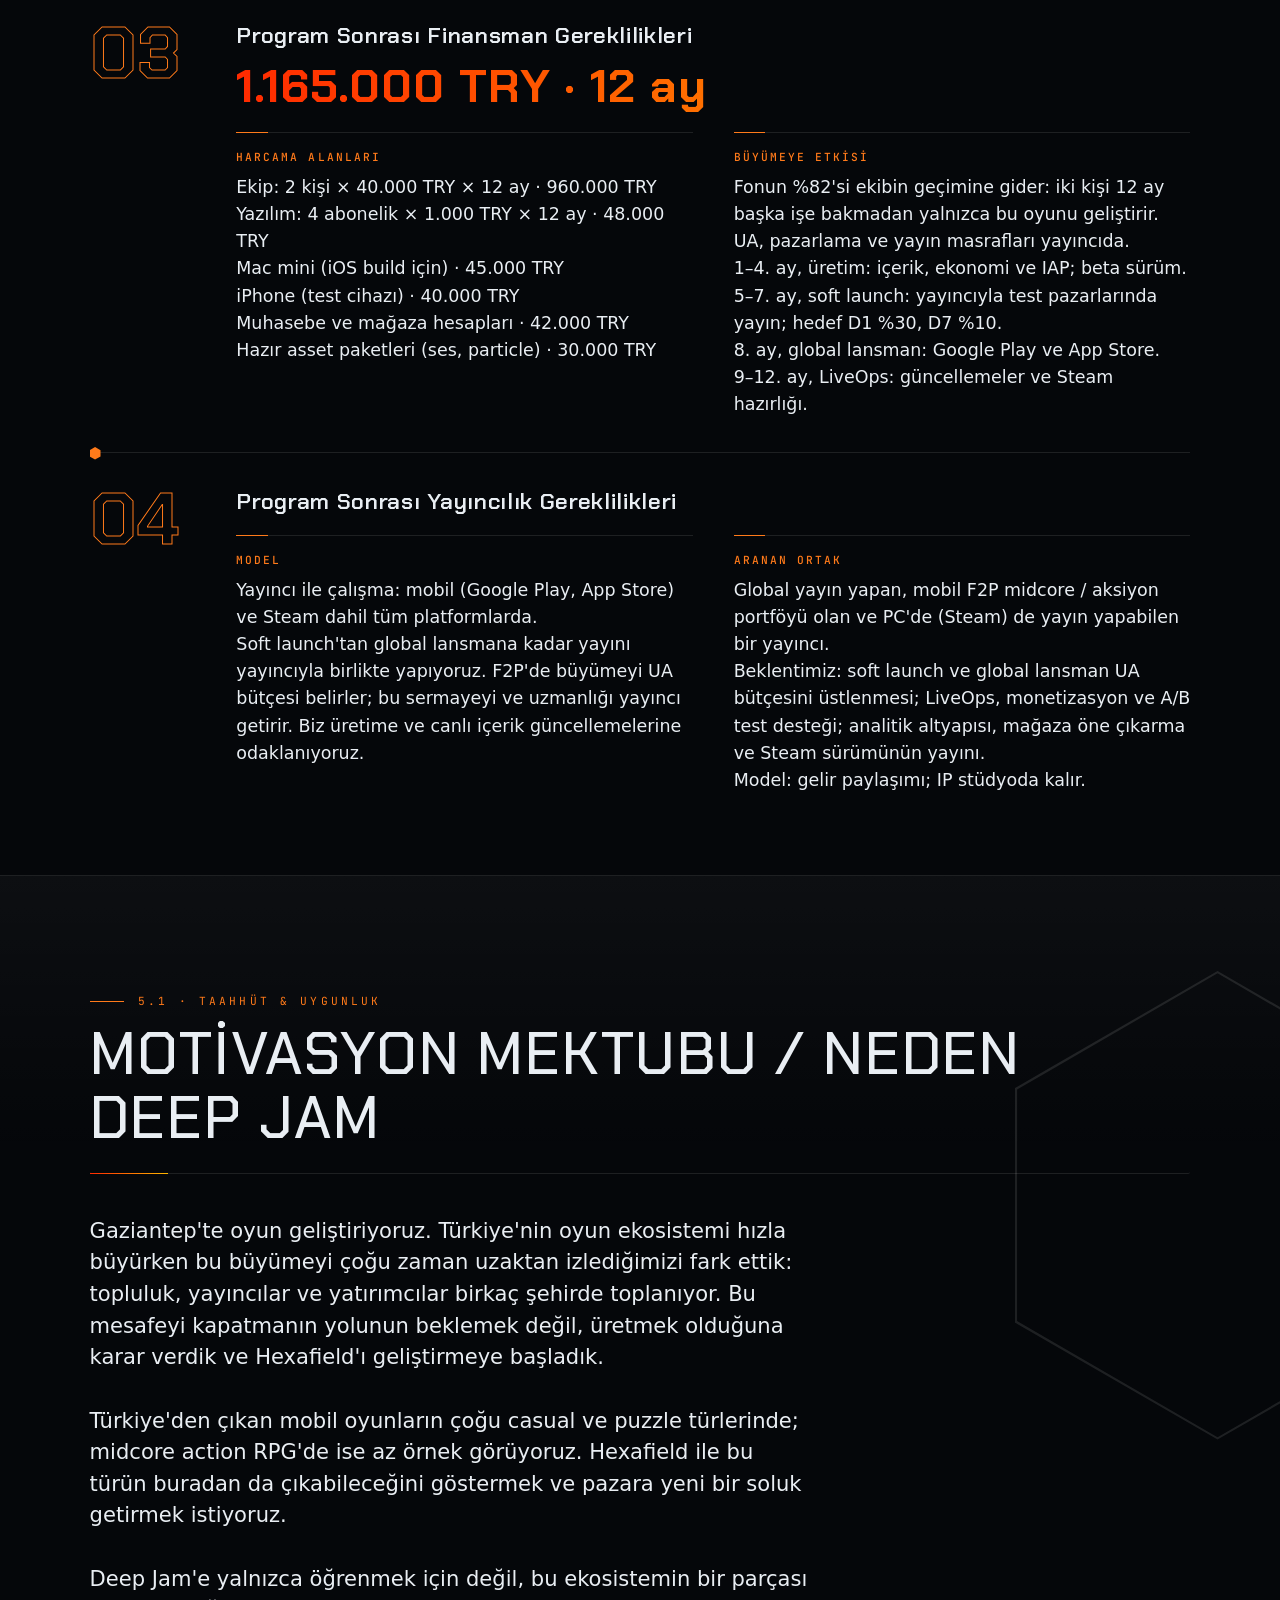
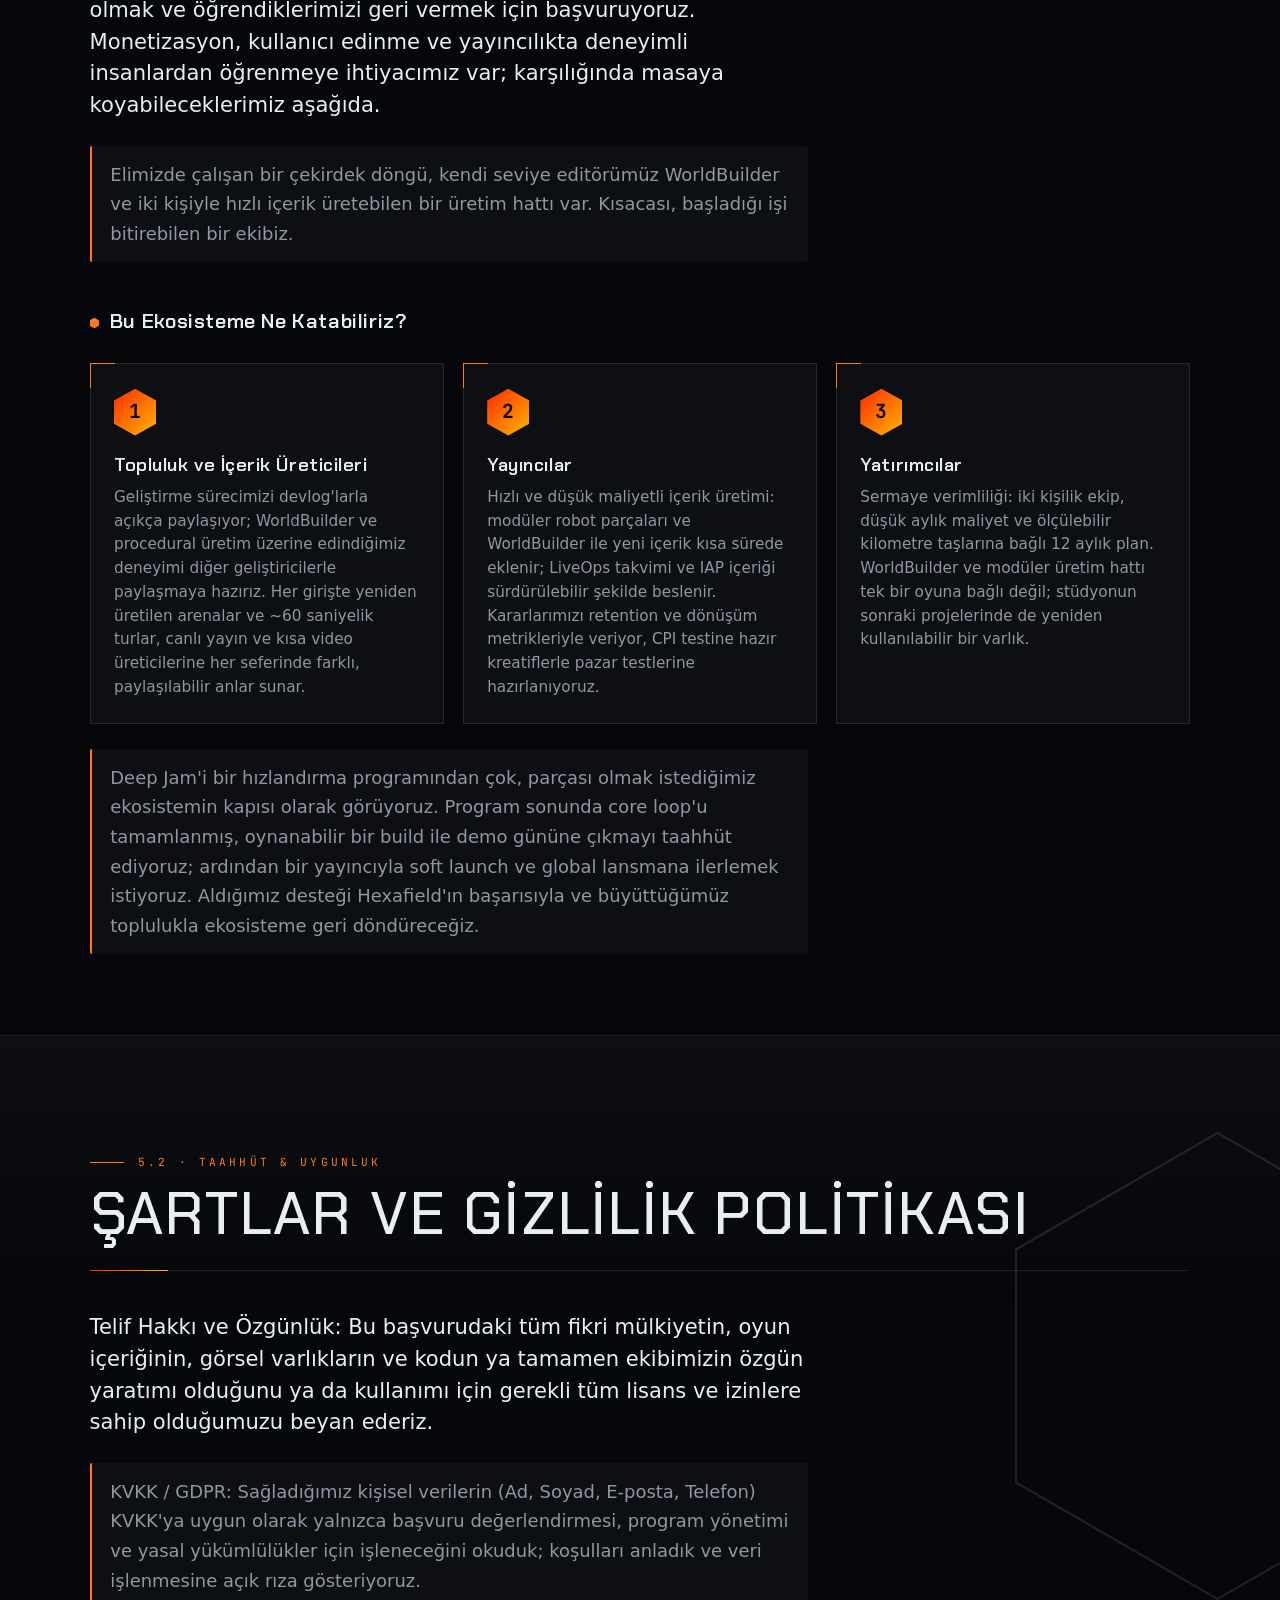
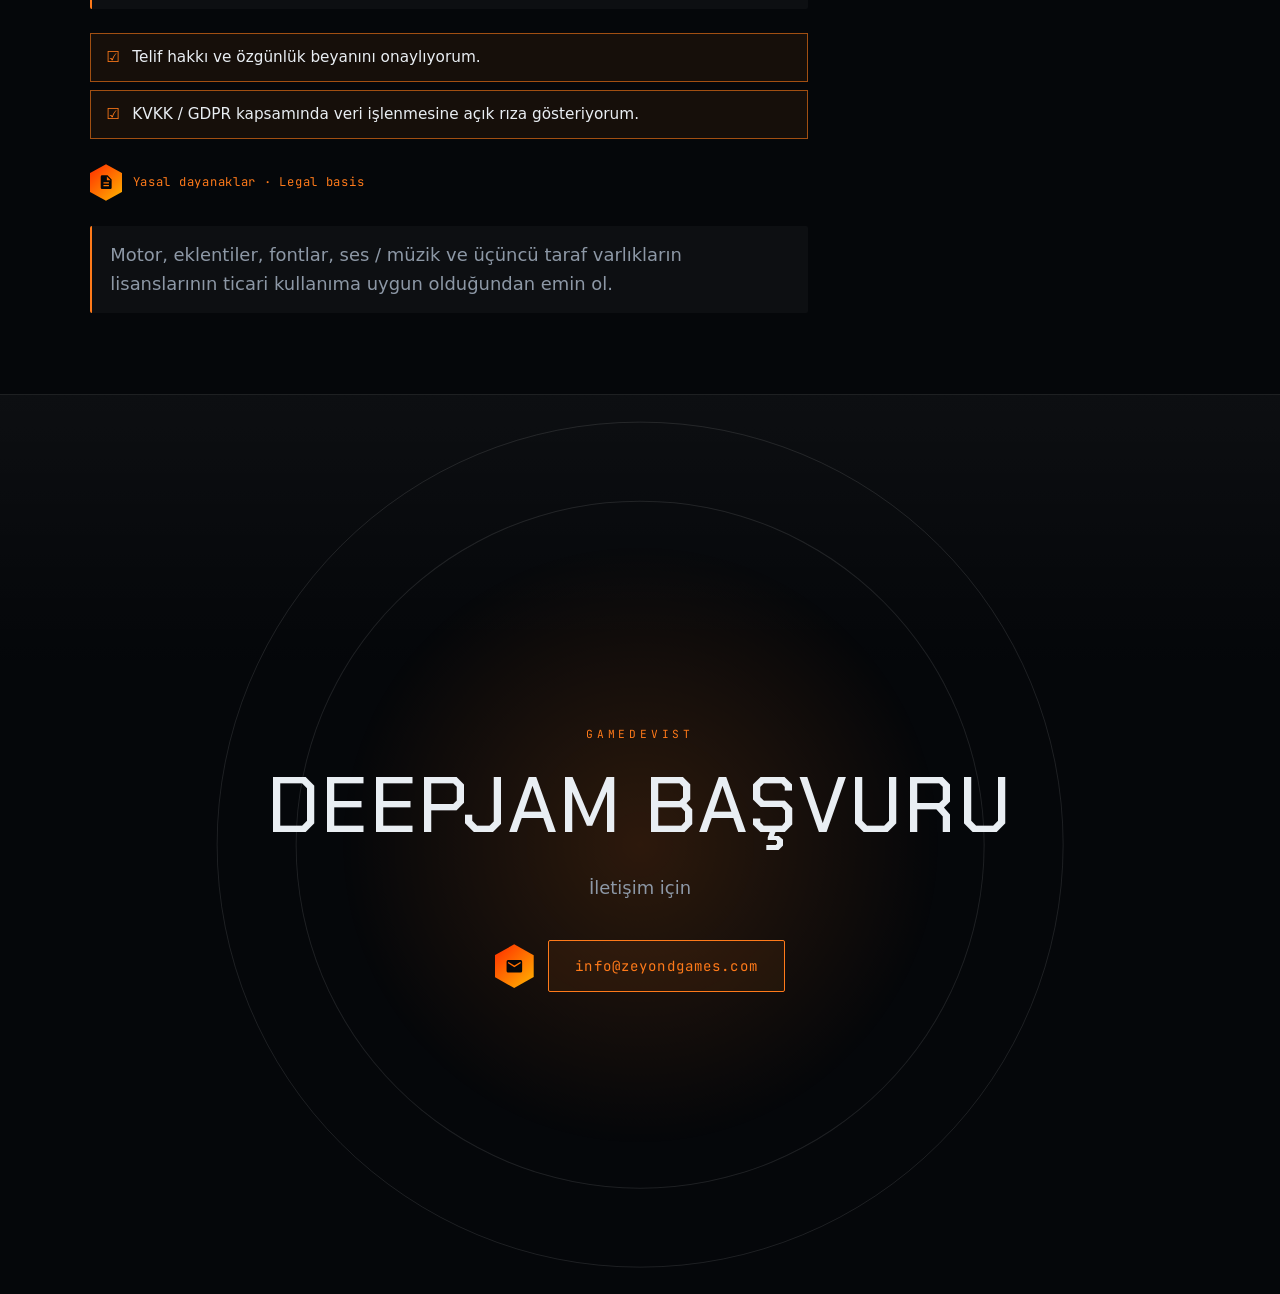
==== commit 5747796e: "Düzenleme modunu kaldır; tema ve TR/EN dil düğmeleri ekle - Site artık her zaman sunum görünümünde; " ====
--- a/index.html
+++ b/index.html
@@ -11,33 +11,29 @@
   <link rel="preconnect" href="https://fonts.googleapis.com">
   <link rel="preconnect" href="https://fonts.gstatic.com" crossorigin>
   <link rel="stylesheet" href="https://fonts.googleapis.com/css2?family=Chakra+Petch:wght@500;600;700&family=JetBrains+Mono:wght@400;500;700&display=swap">
-  <link rel="stylesheet" href="style.css?v=45">
+  <link rel="stylesheet" href="style.css?v=46">
   <!-- Temayı sayfa çizilmeden uygular; aksi halde aydınlık temada bir an karanlık yanıp söner. Varsayılan karanlık. -->
   <script>try{document.documentElement.dataset.theme=localStorage.getItem("zeyond-tema-3")||"dark"}catch(e){document.documentElement.dataset.theme="dark"}</script>
 </head>
 
 <!--
   data-field değerleri deep-jam-basvurusu-kategorili.json içindeki yolun
-  aynısıdır. "JSON indir" bu yollardan ağacı yeniden kurar, dolayısıyla
-  indirilen dosya repodaki dosyayla aynı şekle sahiptir.
+  aynısıdır. Site salt okunurdur (body.sunum); İngilizce metinler aynı
+  yollarla js/dil.js içinde durur.
 -->
 
-<body>
+<body class="sunum">
 
   <!--
-    Araç menüsü. Düğmeler hep görünmez: sağ köşedeki simgenin üzerine
-    gelince (ya da klavyeyle odaklanınca) açılır. Açma-kapama tamamen
-    CSS'te: .toolbar:hover / :focus-within.
+    Sağ üst köşe: dil (TR / EN, js/dil.js) ve tema (aydınlık / karanlık,
+    js/gorunum.js) düğmeleri. Tema ikonu CSS'te temaya göre güneş ya da ay olur.
   -->
   <div class="toolbar">
-    <button class="arac" type="button" aria-label="Araçlar" aria-haspopup="true"><img src="img/araclar.png" alt=""></button>
-    <div class="arac-liste">
-      <button class="btn" id="themeBtn">Tema</button>
-      <button class="btn" id="modeBtn">Sunum modu</button>
-      <button class="btn" id="exportBtn">JSON indir</button>
-      <label class="btn" for="importFile">JSON yükle</label>
-      <input type="file" id="importFile" accept="application/json" hidden>
-    </div>
+    <button class="ust-dugme dil-dugme" id="langBtn" type="button" aria-label="Dil: Türkçe / English" aria-pressed="false"><span data-dil="tr">TR</span><span class="ayrac" aria-hidden="true">/</span><span data-dil="en">EN</span></button>
+    <button class="ust-dugme tema-dugme" id="themeBtn" type="button" aria-label="Tema değiştir">
+      <svg class="gunes" viewBox="0 0 24 24" aria-hidden="true"><circle cx="12" cy="12" r="4"/><path d="M12 2v2M12 20v2M4.9 4.9l1.4 1.4M17.7 17.7l1.4 1.4M2 12h2M20 12h2M4.9 19.1l1.4-1.4M17.7 6.3l1.4-1.4"/></svg>
+      <svg class="ay" viewBox="0 0 24 24" aria-hidden="true"><path d="M20.5 14.5A8.5 8.5 0 0 1 9.5 3.5a8.5 8.5 0 1 0 11 11z"/></svg>
+    </button>
   </div>
 
   <!--
@@ -102,15 +98,15 @@
     </div>
 
     <div class="hero-ust">
-      <span class="kicker field" lang="en" contenteditable="true"
+      <span class="kicker field" lang="en"
             data-field="00_Slide_On_Kapagi.etkinlik">GameDev.ist · Deep Jam Başvurusu</span>
     </div>
 
     <div class="hero-orta">
-      <h1 class="field" lang="en" contenteditable="true"
+      <h1 class="field" lang="en"
           data-field="00_Slide_On_Kapagi.baslik">ZEYOND GAMES</h1>
 
-      <p class="lead field" lang="en" contenteditable="true"
+      <p class="lead field" lang="en"
          data-field="00_Slide_On_Kapagi.slogan">VIDEO GAME STUDIO</p>
     </div>
 
@@ -118,7 +114,7 @@
       <!-- Tanıtım metni şu an boş; boşken gizlenir ve alt şerit ortalanır
            (style.css · .story.empty). Buraya ya da JSON'a metin konursa solda
            yeniden belirir. -->
-      <p class="story field empty" contenteditable="true"
+      <p class="story field empty"
          data-field="00_Slide_On_Kapagi.aciklama"></p>
 
       <div class="chips" id="chips" lang="en">
@@ -133,7 +129,7 @@
         <button class="chip on" data-tag="Robots">Robots</button>
       </div>
 
-      <span class="imza field" contenteditable="true"
+      <span class="imza field"
             data-field="00_Slide_On_Kapagi.studyo">Zeyond Games / Zeyond Team</span>
     </div>
 
@@ -154,7 +150,7 @@
            data-numara="1.0" data-baslik="Takım Bilgileri">
     <span class="no">1.0</span>
     <h2>Takım Bilgileri</h2>
-    <p class="lead field" contenteditable="true"
+    <p class="lead field"
        data-field="01_1_0_Takim_Bilgileri.altBaslik">Girişim ve iletişim bilgileri</p>
   </section>
 
@@ -164,7 +160,7 @@
            data-numara="1.1" data-baslik="Girişim ve İletişim Bilgileri">
     <div class="panel">
       <span class="num">1.1 · TAKIM BİLGİLERİ</span>
-      <h2 class="field" contenteditable="true"
+      <h2 class="field"
           data-field="02_1_1_Girisim_ve_Iletisim_Bilgileri.baslik">Girişim ve İletişim Bilgileri</h2>
 
       <!--
@@ -183,9 +179,9 @@
         <div class="ekip-studyo" hidden>
           <img class="ekip-logo" src="img/logo-maske.png" alt="">
           <div class="ekip-studyo-metin">
-            <span class="ekip-etiket"><b>01</b><span class="field" contenteditable="true"
+            <span class="ekip-etiket"><b>01</b><span class="field"
                   data-field="02_1_1_Girisim_ve_Iletisim_Bilgileri.basliklar.oyunStudyosu">Oyun Stüdyosu / Takım Adı</span></span>
-            <span class="field ekip-ad" lang="en" contenteditable="true"
+            <span class="field ekip-ad" lang="en"
                   data-field="02_1_1_Girisim_ve_Iletisim_Bilgileri.oyunStudyosu"
                   data-placeholder="takımının ticari adı">Zeyond Games / Zeyond Team</span>
           </div>
@@ -196,13 +192,13 @@
              ekran okuyucu okur, JSON'a yazılır. -->
         <div class="ekip-dal">
           <div class="ekip-dugum">
-            <h3 class="ekip-etiket ekip-gizli"><b>06</b><span class="field" contenteditable="true"
+            <h3 class="ekip-etiket ekip-gizli"><b>06</b><span class="field"
                 data-field="02_1_1_Girisim_ve_Iletisim_Bilgileri.basliklar.takimUyeleri">Takım Üyeleri ve Rolleri</span></h3>
             <div class="ekip-boyut">
               <svg viewBox="0 0 40 20" aria-hidden="true"><circle cx="10" cy="6" r="4"/><path d="M2 20c0-5 3.5-8 8-8s8 3 8 8z"/><circle cx="30" cy="6" r="4"/><path d="M22 20c0-5 3.5-8 8-8s8 3 8 8z"/></svg>
-              <span class="ekip-etiket ekip-gizli"><b>05</b><span class="field" contenteditable="true"
+              <span class="ekip-etiket ekip-gizli"><b>05</b><span class="field"
                     data-field="02_1_1_Girisim_ve_Iletisim_Bilgileri.basliklar.takimBuyuklugu">Takım Büyüklüğü</span></span>
-              <span class="field ekip-boyut-deger" contenteditable="true"
+              <span class="field ekip-boyut-deger"
                     data-field="02_1_1_Girisim_ve_Iletisim_Bilgileri.takimBuyuklugu"
                     data-placeholder="örn. 2 kişi">2 kişi</span>
             </div>
@@ -227,11 +223,11 @@
             <svg viewBox="0 0 100 125" preserveAspectRatio="xMidYMax meet"><circle cx="50" cy="46" r="19"/><path d="M12 125c0-26 16-42 38-42s38 16 38 42z"/></svg>
           </div>
           <figcaption class="kisi-etiket">
-            <span class="field kisi-gorev" contenteditable="true"
+            <span class="field kisi-gorev"
                   data-field="02_1_1_Girisim_ve_Iletisim_Bilgileri.takimUyeleri.0.gorev">Proje Yöneticisi</span>
-            <span class="field kisi-ad" contenteditable="true"
+            <span class="field kisi-ad"
                   data-field="02_1_1_Girisim_ve_Iletisim_Bilgileri.takimUyeleri.0.ad">Harun Kalli</span>
-            <span class="field kisi-rol" lang="en" contenteditable="true"
+            <span class="field kisi-rol" lang="en"
                   data-field="02_1_1_Girisim_ve_Iletisim_Bilgileri.takimUyeleri.0.rol">Game Development / Design</span>
           </figcaption>
         </figure>
@@ -242,9 +238,9 @@
             <svg viewBox="0 0 100 125" preserveAspectRatio="xMidYMax meet"><circle cx="50" cy="46" r="19"/><path d="M12 125c0-26 16-42 38-42s38 16 38 42z"/></svg>
           </div>
           <figcaption class="kisi-etiket">
-            <span class="field kisi-ad" contenteditable="true"
+            <span class="field kisi-ad"
                   data-field="02_1_1_Girisim_ve_Iletisim_Bilgileri.takimUyeleri.1.ad">Nil Neal</span>
-            <span class="field kisi-rol" lang="en" contenteditable="true"
+            <span class="field kisi-rol" lang="en"
                   data-field="02_1_1_Girisim_ve_Iletisim_Bilgileri.takimUyeleri.1.rol">Game Art / Design</span>
           </figcaption>
         </figure>
@@ -253,12 +249,12 @@
         <!-- Proje yöneticisi ve iletişim: Harun'un kartından inen çizgiyle bağlı -->
         <div class="ekip-pm">
           <div class="ekip-pm-kim">
-            <span class="ekip-etiket"><span class="field" contenteditable="true"
+            <span class="ekip-etiket"><span class="field"
                   data-field="02_1_1_Girisim_ve_Iletisim_Bilgileri.basliklar.projeYoneticisi">Proje Yöneticisi</span></span>
-            <span class="field ekip-pm-ad" contenteditable="true"
+            <span class="field ekip-pm-ad"
                   data-field="02_1_1_Girisim_ve_Iletisim_Bilgileri.projeYoneticisi"
                   data-placeholder="ad soyad">Harun Kalli</span>
-            <span class="field ekip-pm-aciklama" contenteditable="true"
+            <span class="field ekip-pm-aciklama"
                   data-field="02_1_1_Girisim_ve_Iletisim_Bilgileri.projeYoneticisiGorevi">Program süresince resmi yazışma, süreç takibi ve iletişimden sorumlu birincil kişi. Bu e-posta ve telefon doğrudan ona ulaşır.</span>
           </div>
           <ul class="ekip-iletisim">
@@ -266,9 +262,9 @@
               <a class="ekip-ikon" href="mailto:info@zeyondgames.com" aria-label="E-posta gönder">
                 <svg viewBox="0 0 24 24" aria-hidden="true"><path d="M20 4H4a2 2 0 0 0-2 2v12a2 2 0 0 0 2 2h16a2 2 0 0 0 2-2V6a2 2 0 0 0-2-2zm0 4-8 5-8-5V6l8 5 8-5z"/></svg>
               </a>
-              <span class="ekip-etiket"><span class="field" contenteditable="true"
+              <span class="ekip-etiket"><span class="field"
                     data-field="02_1_1_Girisim_ve_Iletisim_Bilgileri.basliklar.eposta">E-posta</span></span>
-              <span class="field ekip-deger" contenteditable="true" data-baglanti="eposta"
+              <span class="field ekip-deger" data-baglanti="eposta"
                     data-field="02_1_1_Girisim_ve_Iletisim_Bilgileri.eposta"
                     data-placeholder="aktif adres">info@zeyondgames.com</span>
             </li>
@@ -276,9 +272,9 @@
               <a class="ekip-ikon" href="tel:+905453967663" aria-label="Telefonla ara">
                 <svg viewBox="0 0 24 24" aria-hidden="true"><path d="M6.62 10.79a15.15 15.15 0 0 0 6.59 6.59l2.2-2.2a1 1 0 0 1 1.02-.24c1.12.37 2.33.57 3.57.57a1 1 0 0 1 1 1V20a1 1 0 0 1-1 1A17 17 0 0 1 3 4a1 1 0 0 1 1-1h3.5a1 1 0 0 1 1 1c0 1.25.2 2.45.57 3.57a1 1 0 0 1-.25 1.02z"/></svg>
               </a>
-              <span class="ekip-etiket"><span class="field" contenteditable="true"
+              <span class="ekip-etiket"><span class="field"
                     data-field="02_1_1_Girisim_ve_Iletisim_Bilgileri.basliklar.telefon">Telefon</span></span>
-              <span class="field ekip-deger" contenteditable="true" data-baglanti="tel"
+              <span class="field ekip-deger" data-baglanti="tel"
                     data-field="02_1_1_Girisim_ve_Iletisim_Bilgileri.telefon"
                     data-placeholder="+90 5XX XXX XX XX">05453967663</span>
             </li>
@@ -300,7 +296,7 @@
           <p class="pencere-rol" lang="en"></p>
           <div class="pencere-bolum">
             <h4 class="pencere-etiket">Hakkında</h4>
-            <div class="field empty" contenteditable="true"
+            <div class="field empty"
                  data-field="02_1_1_Girisim_ve_Iletisim_Bilgileri.takimUyeleri.0.hakkinda"
                  data-placeholder="kısa tanıtım: deneyim, projedeki görev, kullandığı araçlar"></div>
           </div>
@@ -315,7 +311,7 @@
           <p class="pencere-rol" lang="en"></p>
           <div class="pencere-bolum">
             <h4 class="pencere-etiket">Hakkında</h4>
-            <div class="field empty" contenteditable="true"
+            <div class="field empty"
                  data-field="02_1_1_Girisim_ve_Iletisim_Bilgileri.takimUyeleri.1.hakkinda"
                  data-placeholder="kısa tanıtım: deneyim, projedeki görev, kullandığı araçlar"></div>
           </div>
@@ -323,7 +319,7 @@
         <button class="pencere-kapat" type="button" aria-label="Kapat"></button>
       </dialog>
 
-      <div class="field note" contenteditable="true"
+      <div class="field note"
            data-field="02_1_1_Girisim_ve_Iletisim_Bilgileri.not">Küçük ekip bir zayıflık değil, bir kanıt: çalışan çekirdek döngü ve kendi seviye editörümüz, projeyi tek başımıza bitirebildiğimizi gösteriyor.</div>
     </div>
   </section>
@@ -337,7 +333,7 @@
            data-numara="2.0" data-baslik="Oyun Konsepti">
     <span class="no">2.0</span>
     <h2>Oyun Konsepti</h2>
-    <p class="lead field" contenteditable="true"
+    <p class="lead field"
        data-field="03_2_0_Oyun_Konsepti.altBaslik">Ad, tür, hikâye ve proje kapsamı</p>
   </section>
 
@@ -371,7 +367,7 @@
         <div class="ad-metin">
           <span class="num">2.1 · OYUNUN ADI</span>
           <!-- lang="en": ad İngilizce; Türkçe büyük harf kuralı "i"yi "İ" yapmasın -->
-          <h2 class="field" lang="en" contenteditable="true"
+          <h2 class="field" lang="en"
               data-field="04_2_1_Oyunun_Adi.ad">Hexafield</h2>
         </div>
 
@@ -401,20 +397,20 @@
       <div hidden>
       <dl class="kv">
         <div>
-          <dt class="field" contenteditable="true"
+          <dt class="field"
               data-field="04_2_1_Oyunun_Adi.basliklar.alternatifler_0">Alternatif 1</dt>
-          <dd class="field" contenteditable="true"
+          <dd class="field"
               data-field="04_2_1_Oyunun_Adi.alternatifler.0">Hexacore</dd>
         </div>
         <div>
-          <dt class="field" contenteditable="true"
+          <dt class="field"
               data-field="04_2_1_Oyunun_Adi.basliklar.alternatifler_1">Alternatif 2</dt>
-          <dd class="field" contenteditable="true"
+          <dd class="field"
               data-field="04_2_1_Oyunun_Adi.alternatifler.1">BlueNation</dd>
         </div>
       </dl>
 
-      <div class="field note" contenteditable="true"
+      <div class="field note"
            data-field="04_2_1_Oyunun_Adi.not">Ad kesinleşmeden önce ticari marka benzersizliği ve alan adı uygunluğu kontrol edilecek.</div>
       </div>
     </div>
@@ -433,7 +429,7 @@
            data-numara="2.2" data-baslik="Oyunun Türü">
     <div class="panel">
       <span class="num">2.2 · OYUN KONSEPTİ</span>
-      <h2 class="field" contenteditable="true"
+      <h2 class="field"
           data-field="05_2_2_Oyunun_Turu.baslik">Oyunun Türü</h2>
 
       <div class="ikili">
@@ -453,71 +449,71 @@
         </div>
 
         <div class="skala-kutu">
-          <h3 class="altbaslik field" contenteditable="true"
+          <h3 class="altbaslik field"
               data-field="05_2_2_Oyunun_Turu.turSkalasiBaslik">Tür Skalası</h3>
 
-          <p class="field skala-ipucu" contenteditable="true"
+          <p class="field skala-ipucu"
              data-field="05_2_2_Oyunun_Turu.turSkalasiNotu">Başvuru kılavuzundaki tür listesi: her çizgi, oyunun o türe ne kadar yaslandığını gösterir.</p>
 
           <div class="skalalar">
             <div class="skala-satir">
-              <span class="field skala-ad" id="tur-ad-0" contenteditable="true"
+              <span class="field skala-ad" id="tur-ad-0"
                     data-field="05_2_2_Oyunun_Turu.turSkalasi.0.tur">Aksiyon</span>
               <span class="skala-deger" aria-hidden="true">100</span>
               <input class="skala" type="range" min="0" max="100" step="5" value="100"
                      aria-labelledby="tur-ad-0" data-field="05_2_2_Oyunun_Turu.turSkalasi.0.deger">
             </div>
             <div class="skala-satir">
-              <span class="field skala-ad" id="tur-ad-1" contenteditable="true"
+              <span class="field skala-ad" id="tur-ad-1"
                     data-field="05_2_2_Oyunun_Turu.turSkalasi.1.tur">Macera</span>
               <span class="skala-deger" aria-hidden="true">40</span>
               <input class="skala" type="range" min="0" max="100" step="5" value="40"
                      aria-labelledby="tur-ad-1" data-field="05_2_2_Oyunun_Turu.turSkalasi.1.deger">
             </div>
             <div class="skala-satir">
-              <span class="field skala-ad" id="tur-ad-2" contenteditable="true"
+              <span class="field skala-ad" id="tur-ad-2"
                     data-field="05_2_2_Oyunun_Turu.turSkalasi.2.tur">RPG</span>
               <span class="skala-deger" aria-hidden="true">85</span>
               <input class="skala" type="range" min="0" max="100" step="5" value="85"
                      aria-labelledby="tur-ad-2" data-field="05_2_2_Oyunun_Turu.turSkalasi.2.deger">
             </div>
             <div class="skala-satir">
-              <span class="field skala-ad" id="tur-ad-3" contenteditable="true"
+              <span class="field skala-ad" id="tur-ad-3"
                     data-field="05_2_2_Oyunun_Turu.turSkalasi.3.tur">Strateji</span>
               <span class="skala-deger" aria-hidden="true">55</span>
               <input class="skala" type="range" min="0" max="100" step="5" value="55"
                      aria-labelledby="tur-ad-3" data-field="05_2_2_Oyunun_Turu.turSkalasi.3.deger">
             </div>
             <div class="skala-satir">
-              <span class="field skala-ad" id="tur-ad-4" contenteditable="true"
+              <span class="field skala-ad" id="tur-ad-4"
                     data-field="05_2_2_Oyunun_Turu.turSkalasi.4.tur">Simülasyon</span>
               <span class="skala-deger" aria-hidden="true">35</span>
               <input class="skala" type="range" min="0" max="100" step="5" value="35"
                      aria-labelledby="tur-ad-4" data-field="05_2_2_Oyunun_Turu.turSkalasi.4.deger">
             </div>
             <div class="skala-satir">
-              <span class="field skala-ad" id="tur-ad-5" contenteditable="true"
+              <span class="field skala-ad" id="tur-ad-5"
                     data-field="05_2_2_Oyunun_Turu.turSkalasi.5.tur">Bulmaca / Mantık</span>
               <span class="skala-deger" aria-hidden="true">10</span>
               <input class="skala" type="range" min="0" max="100" step="5" value="10"
                      aria-labelledby="tur-ad-5" data-field="05_2_2_Oyunun_Turu.turSkalasi.5.deger">
             </div>
             <div class="skala-satir">
-              <span class="field skala-ad" id="tur-ad-6" contenteditable="true"
+              <span class="field skala-ad" id="tur-ad-6"
                     data-field="05_2_2_Oyunun_Turu.turSkalasi.6.tur">Platform</span>
               <span class="skala-deger" aria-hidden="true">5</span>
               <input class="skala" type="range" min="0" max="100" step="5" value="5"
                      aria-labelledby="tur-ad-6" data-field="05_2_2_Oyunun_Turu.turSkalasi.6.deger">
             </div>
             <div class="skala-satir">
-              <span class="field skala-ad" id="tur-ad-7" contenteditable="true"
+              <span class="field skala-ad" id="tur-ad-7"
                     data-field="05_2_2_Oyunun_Turu.turSkalasi.7.tur">Spor / Yarış</span>
               <span class="skala-deger" aria-hidden="true">0</span>
               <input class="skala" type="range" min="0" max="100" step="5" value="0"
                      aria-labelledby="tur-ad-7" data-field="05_2_2_Oyunun_Turu.turSkalasi.7.deger">
             </div>
             <div class="skala-satir">
-              <span class="field skala-ad" id="tur-ad-8" lang="en" contenteditable="true"
+              <span class="field skala-ad" id="tur-ad-8" lang="en"
                     data-field="05_2_2_Oyunun_Turu.turSkalasi.8.tur">Hyper-Casual</span>
               <span class="skala-deger" aria-hidden="true">30</span>
               <input class="skala" type="range" min="0" max="100" step="5" value="30"
@@ -529,32 +525,32 @@
 
       <dl class="kv">
         <div>
-          <dt class="field" contenteditable="true"
+          <dt class="field"
               data-field="05_2_2_Oyunun_Turu.basliklar.altTurler">Alt Türler</dt>
           <dd class="satir" lang="en">
-            <span class="field" contenteditable="true"
+            <span class="field"
                   data-field="05_2_2_Oyunun_Turu.altTurler.0">Top-Down Shooter</span>
-            <span class="field" contenteditable="true"
+            <span class="field"
                   data-field="05_2_2_Oyunun_Turu.altTurler.1">Roguelite</span>
-            <span class="field" contenteditable="true"
+            <span class="field"
                   data-field="05_2_2_Oyunun_Turu.altTurler.2">Dungeon Crawler</span>
           </dd>
         </div>
         <div>
-          <dt class="field" contenteditable="true"
+          <dt class="field"
               data-field="05_2_2_Oyunun_Turu.basliklar.perspektif">Perspektif</dt>
-          <dd class="field" contenteditable="true"
+          <dd class="field"
               data-field="05_2_2_Oyunun_Turu.perspektif">3D, sabit açılı, yukarıdan eğik perspektif kamera; hex-grid tabanlı</dd>
         </div>
         <div>
-          <dt class="field" contenteditable="true"
+          <dt class="field"
               data-field="05_2_2_Oyunun_Turu.basliklar.platform">Platform</dt>
-          <dd class="field" contenteditable="true"
+          <dd class="field"
               data-field="05_2_2_Oyunun_Turu.platform">Mobil (iOS + Android), ardından Steam</dd>
         </div>
       </dl>
 
-      <div class="field note" contenteditable="true"
+      <div class="field note"
            data-field="05_2_2_Oyunun_Turu.denge">Aksiyon ve RPG çekirdekte: gerçek zamanlı çatışma ve robot sınıfları. Keşif, gizlenme ve kaynak yönetimi her arenayı taktik bir karara çevirir.</div>
     </div>
   </section>
@@ -572,34 +568,34 @@
            data-numara="2.3" data-baslik="Oyunun Özeti ve Hikayesi">
     <div class="panel">
       <span class="num">2.3 · OYUN KONSEPTİ</span>
-      <h2 class="field" contenteditable="true"
+      <h2 class="field"
           data-field="06_2_3_Oyunun_Ozeti_ve_Hikayesi.baslik">Oyunun Özeti ve Hikayesi</h2>
 
       <div class="ozet-duzen">
         <div class="ozet-metin">
-          <div class="field ozet-giris" contenteditable="true"
+          <div class="field ozet-giris"
                data-field="06_2_3_Oyunun_Ozeti_ve_Hikayesi.ozet">Katman tabanlı, procedural üretilen bir hex-grid arenaya gir, görevini tamamla ve çıkış asansörünü bulup arenadan çık. Tile'ları keşfederken savaş sisinin (FOW) ardındaki düşmanları tespit et, çimenlerde gizlen, asansörlerle katlar arasında geç ve lootbox'ları yağmala. Robotunun Durability, Battery, Stamina ve Mag kaynaklarını yöneterek görevi bitirmeye çalışırsın. Assault, Assassin, Recon, Tank ya da Support: her sınıfın kendine özgü attribute, stat ve silah tipi, her arenada başka bir taktik demek.</div>
 
           <div class="anahtar">
-            <p class="field anahtar-baslik" contenteditable="true"
+            <p class="field anahtar-baslik"
                data-field="06_2_3_Oyunun_Ozeti_ve_Hikayesi.anahtarKelimeBaslik">Anahtar Kelimeler</p>
             <dl>
               <div>
-                <dt class="field" contenteditable="true"
+                <dt class="field"
                     data-field="06_2_3_Oyunun_Ozeti_ve_Hikayesi.basliklar.temelOynanis">Temel Oynanış</dt>
-                <dd class="field" contenteditable="true"
+                <dd class="field"
                     data-field="06_2_3_Oyunun_Ozeti_ve_Hikayesi.anahtarKelimeler.temelOynanis">Arenaya gir, görevi tamamla, arenadan çık</dd>
               </div>
               <div>
-                <dt class="field" contenteditable="true"
+                <dt class="field"
                     data-field="06_2_3_Oyunun_Ozeti_ve_Hikayesi.basliklar.anaMekanikler">Ana Mekanikler</dt>
-                <dd class="field" contenteditable="true"
+                <dd class="field"
                     data-field="06_2_3_Oyunun_Ozeti_ve_Hikayesi.anahtarKelimeler.anaMekanikler">Auto-Aim, Auto Fire, Procedural hex-grid, FOW, çimenlerde gizlenme, katlar arası asansör, lootbox</dd>
               </div>
               <div>
-                <dt class="field" contenteditable="true"
+                <dt class="field"
                     data-field="06_2_3_Oyunun_Ozeti_ve_Hikayesi.basliklar.oyuncuDeneyimi">Oyuncu Deneyimi</dt>
-                <dd class="field" contenteditable="true"
+                <dd class="field"
                     data-field="06_2_3_Oyunun_Ozeti_ve_Hikayesi.anahtarKelimeler.oyuncuDeneyimi">Kaynak yönetimiyle hayatta kalma, sınıfa göre değişen taktik, procedural arenaya göre strategy.</dd>
               </div>
             </dl>
@@ -643,54 +639,54 @@
            data-numara="2.4" data-baslik="Proje Kapsamı">
     <div class="panel">
       <span class="num">2.4 · OYUN KONSEPTİ</span>
-      <h2 class="field" contenteditable="true"
+      <h2 class="field"
           data-field="07_2_4_Proje_Kapsami.baslik">Proje Kapsamı</h2>
 
       <ol class="maddeler">
         <li>
           <div class="madde-govde">
-            <h3 class="altbaslik field" contenteditable="true"
+            <h3 class="altbaslik field"
                 data-field="09_3_1_Proof_of_Concept.basliklar.gelistirmeAsamasi">Mevcut Geliştirme Aşaması</h3>
-            <div class="field" contenteditable="true"
+            <div class="field"
                  data-field="09_3_1_Proof_of_Concept.gelistirmeAsamasi">Prototip</div>
           </div>
         </li>
         <li>
           <div class="madde-govde">
-            <h3 class="altbaslik field" contenteditable="true"
+            <h3 class="altbaslik field"
                 data-field="09_3_1_Proof_of_Concept.grafikStili.baslik">Oyunun Grafik Stili</h3>
-            <div class="field" contenteditable="true"
+            <div class="field"
                  data-field="09_3_1_Proof_of_Concept.grafikStili.stil">Robotik ve stilize: oyunun türüyle uyumlu, mekanik bir robot teması. Modüler karakter yapısı sayesinde robot parçaları karıştırılarak çeşitli robot türleri yaratılır.</div>
-            <div class="field note" contenteditable="true"
+            <div class="field note"
                  data-field="09_3_1_Proof_of_Concept.grafikStili.oncelik">Organik olmayan parçalı yapı, sculpting ve weight painting maliyetini sıfırlar; kusursuz rigging ve animasyon sağlar. Sabit açılı, yukarıdan eğik kamera detaylı texture ve model ihtiyacını azaltır; stilize sanat mobilde optimize ve eskimeyen bir stil sunar.</div>
           </div>
         </li>
         <li>
           <div class="madde-govde">
-            <h3 class="altbaslik field" contenteditable="true"
+            <h3 class="altbaslik field"
                 data-field="07_2_4_Proje_Kapsami.uspBaslik">Benzersiz Satış Teklifi (USP)</h3>
-            <div class="field" contenteditable="true"
+            <div class="field"
                  data-field="07_2_4_Proje_Kapsami.uspOzet">Procedural hex-grid bir arenada gerçek zamanlı Action RPG ve 3D, sabit açılı, yukarıdan eğik perspektif kamerayla robotik shooter deneyimi.</div>
             <div class="games">
               <div class="card">
                 <div class="thumb">◆</div>
                 <div class="body">
-                  <h3 class="field" contenteditable="true" data-field="07_2_4_Proje_Kapsami.usp.0.ad">Procedural Hex Arena</h3>
-                  <p class="field" contenteditable="true" data-field="07_2_4_Proje_Kapsami.usp.0.not">Katman tabanlı, her girişte yeniden üretilen hex-grid arena</p>
+                  <h3 class="field" data-field="07_2_4_Proje_Kapsami.usp.0.ad">Procedural Hex Arena</h3>
+                  <p class="field" data-field="07_2_4_Proje_Kapsami.usp.0.not">Katman tabanlı, her girişte yeniden üretilen hex-grid arena</p>
                 </div>
               </div>
               <div class="card">
                 <div class="thumb">⬡</div>
                 <div class="body">
-                  <h3 class="field" contenteditable="true" data-field="07_2_4_Proje_Kapsami.usp.1.ad">Gerçek Zamanlı Action RPG</h3>
-                  <p class="field" contenteditable="true" data-field="07_2_4_Proje_Kapsami.usp.1.not">Beş robot sınıfı; her birinin kendi attribute, stat ve silah tipi</p>
+                  <h3 class="field" data-field="07_2_4_Proje_Kapsami.usp.1.ad">Gerçek Zamanlı Action RPG</h3>
+                  <p class="field" data-field="07_2_4_Proje_Kapsami.usp.1.not">Beş robot sınıfı; her birinin kendi attribute, stat ve silah tipi</p>
                 </div>
               </div>
               <div class="card">
                 <div class="thumb">▲</div>
                 <div class="body">
-                  <h3 class="field" contenteditable="true" data-field="07_2_4_Proje_Kapsami.usp.2.ad">Top-Down Robotik Shooter</h3>
-                  <p class="field" contenteditable="true" data-field="07_2_4_Proje_Kapsami.usp.2.not">3D, sabit açılı, yukarıdan eğik kamerada modüler robotlarla çatışma</p>
+                  <h3 class="field" data-field="07_2_4_Proje_Kapsami.usp.2.ad">Top-Down Robotik Shooter</h3>
+                  <p class="field" data-field="07_2_4_Proje_Kapsami.usp.2.not">3D, sabit açılı, yukarıdan eğik kamerada modüler robotlarla çatışma</p>
                 </div>
               </div>
             </div>
@@ -705,69 +701,69 @@
         yeterli.
       -->
       <div hidden>
-        <h3 class="altbaslik field" contenteditable="true"
+        <h3 class="altbaslik field"
             data-field="07_2_4_Proje_Kapsami.cekirdekDongu.baslik">Çekirdek Döngü</h3>
         <ol class="loop">
-          <li><span class="step">1</span><div class="field" contenteditable="true" data-field="07_2_4_Proje_Kapsami.cekirdekDongu.adimlar.0">1. Arenaya gir</div></li>
-          <li><span class="step">2</span><div class="field" contenteditable="true" data-field="07_2_4_Proje_Kapsami.cekirdekDongu.adimlar.1">2. Tile'ları keşfet, FOW'un ardındaki düşmanları tespit et</div></li>
-          <li><span class="step">3</span><div class="field" contenteditable="true" data-field="07_2_4_Proje_Kapsami.cekirdekDongu.adimlar.2">3. Çimenlerde gizlen ya da sınıfının taktiğiyle çatış</div></li>
-          <li><span class="step">4</span><div class="field" contenteditable="true" data-field="07_2_4_Proje_Kapsami.cekirdekDongu.adimlar.3">4. Asansörlerle katlar arasında geç, lootbox'ları yağmala</div></li>
-          <li><span class="step">5</span><div class="field" contenteditable="true" data-field="07_2_4_Proje_Kapsami.cekirdekDongu.adimlar.4">5. Durability / Battery / Stamina / Mag kaynaklarını yönet</div></li>
-          <li><span class="step">6</span><div class="field" contenteditable="true" data-field="07_2_4_Proje_Kapsami.cekirdekDongu.adimlar.5">6. Görevi tamamla, çıkış asansörünü bul ve arenadan çık</div></li>
+          <li><span class="step">1</span><div class="field" data-field="07_2_4_Proje_Kapsami.cekirdekDongu.adimlar.0">1. Arenaya gir</div></li>
+          <li><span class="step">2</span><div class="field" data-field="07_2_4_Proje_Kapsami.cekirdekDongu.adimlar.1">2. Tile'ları keşfet, FOW'un ardındaki düşmanları tespit et</div></li>
+          <li><span class="step">3</span><div class="field" data-field="07_2_4_Proje_Kapsami.cekirdekDongu.adimlar.2">3. Çimenlerde gizlen ya da sınıfının taktiğiyle çatış</div></li>
+          <li><span class="step">4</span><div class="field" data-field="07_2_4_Proje_Kapsami.cekirdekDongu.adimlar.3">4. Asansörlerle katlar arasında geç, lootbox'ları yağmala</div></li>
+          <li><span class="step">5</span><div class="field" data-field="07_2_4_Proje_Kapsami.cekirdekDongu.adimlar.4">5. Durability / Battery / Stamina / Mag kaynaklarını yönet</div></li>
+          <li><span class="step">6</span><div class="field" data-field="07_2_4_Proje_Kapsami.cekirdekDongu.adimlar.5">6. Görevi tamamla, çıkış asansörünü bul ve arenadan çık</div></li>
         </ol>
 
-        <h3 class="altbaslik field" contenteditable="true"
+        <h3 class="altbaslik field"
             data-field="07_2_4_Proje_Kapsami.kaynaklarBaslik">Kaynaklar</h3>
         <div class="games">
           <div class="card">
             <div class="thumb">▮</div>
             <div class="body">
-              <h3 class="field" lang="en" contenteditable="true" data-field="07_2_4_Proje_Kapsami.kaynaklar.0.ad">Durability</h3>
-              <p class="field" contenteditable="true" data-field="07_2_4_Proje_Kapsami.kaynaklar.0.not">Dayanıklılık: robotun hasar payı</p>
+              <h3 class="field" lang="en" data-field="07_2_4_Proje_Kapsami.kaynaklar.0.ad">Durability</h3>
+              <p class="field" data-field="07_2_4_Proje_Kapsami.kaynaklar.0.not">Dayanıklılık: robotun hasar payı</p>
             </div>
           </div>
           <div class="card">
             <div class="thumb">◈</div>
             <div class="body">
-              <h3 class="field" lang="en" contenteditable="true" data-field="07_2_4_Proje_Kapsami.kaynaklar.1.ad">Battery</h3>
-              <p class="field" contenteditable="true" data-field="07_2_4_Proje_Kapsami.kaynaklar.1.not">Batarya: robotun enerjisi</p>
+              <h3 class="field" lang="en" data-field="07_2_4_Proje_Kapsami.kaynaklar.1.ad">Battery</h3>
+              <p class="field" data-field="07_2_4_Proje_Kapsami.kaynaklar.1.not">Batarya: robotun enerjisi</p>
             </div>
           </div>
           <div class="card">
             <div class="thumb">◍</div>
             <div class="body">
-              <h3 class="field" lang="en" contenteditable="true" data-field="07_2_4_Proje_Kapsami.kaynaklar.2.ad">Stamina</h3>
-              <p class="field" contenteditable="true" data-field="07_2_4_Proje_Kapsami.kaynaklar.2.not">Stamina: hareket ve efor</p>
+              <h3 class="field" lang="en" data-field="07_2_4_Proje_Kapsami.kaynaklar.2.ad">Stamina</h3>
+              <p class="field" data-field="07_2_4_Proje_Kapsami.kaynaklar.2.not">Stamina: hareket ve efor</p>
             </div>
           </div>
           <div class="card">
             <div class="thumb">▮</div>
             <div class="body">
-              <h3 class="field" lang="en" contenteditable="true" data-field="07_2_4_Proje_Kapsami.kaynaklar.3.ad">Mag</h3>
-              <p class="field" contenteditable="true" data-field="07_2_4_Proje_Kapsami.kaynaklar.3.not">Şarjör: cephane</p>
-            </div>
-          </div>
-        </div>
-
-        <h3 class="altbaslik field" contenteditable="true"
+              <h3 class="field" lang="en" data-field="07_2_4_Proje_Kapsami.kaynaklar.3.ad">Mag</h3>
+              <p class="field" data-field="07_2_4_Proje_Kapsami.kaynaklar.3.not">Şarjör: cephane</p>
+            </div>
+          </div>
+        </div>
+
+        <h3 class="altbaslik field"
             data-field="07_2_4_Proje_Kapsami.hedefKapsam.baslik">Hedef Kapsam</h3>
         <dl class="kv">
           <div>
-            <dt class="field" contenteditable="true"
+            <dt class="field"
                 data-field="07_2_4_Proje_Kapsami.basliklar.hedefKapsam_seviyeSayisi">Seviye Sayısı</dt>
-            <dd class="field" contenteditable="true"
+            <dd class="field"
                 data-field="07_2_4_Proje_Kapsami.hedefKapsam.seviyeSayisi">Procedural üretilen, katman tabanlı arenalar</dd>
           </div>
           <div>
-            <dt class="field" contenteditable="true"
+            <dt class="field"
                 data-field="07_2_4_Proje_Kapsami.basliklar.hedefKapsam_seansSuresi">Seans Süresi</dt>
-            <dd class="field" contenteditable="true"
+            <dd class="field"
                 data-field="07_2_4_Proje_Kapsami.hedefKapsam.seansSuresi">Seviye başına ~60 saniye</dd>
           </div>
           <div>
-            <dt class="field" contenteditable="true"
+            <dt class="field"
                 data-field="07_2_4_Proje_Kapsami.basliklar.hedefKapsam_ekonomi">Ekonomi</dt>
-            <dd class="field" contenteditable="true"
+            <dd class="field"
                 data-field="07_2_4_Proje_Kapsami.hedefKapsam.ekonomi">Arena içinde lootbox; ücretsiz temel oyun, ücretli içerik (IAP)</dd>
           </div>
         </dl>
@@ -785,7 +781,7 @@
            data-numara="3.0" data-baslik="Teknik ve Portfolyo">
     <span class="no">3.0</span>
     <h2>Teknik ve Portfolyo</h2>
-    <p class="lead field" contenteditable="true"
+    <p class="lead field"
        data-field="08_3_0_Teknik_ve_Portfolyo.altBaslik">Proof of Concept</p>
   </section>
 
@@ -795,21 +791,21 @@
            data-numara="3.1" data-baslik="Proof of Concept (PoC)">
     <div class="panel">
       <span class="num">3.1 · TEKNİK VE PORTFOLYO</span>
-      <h2 class="field" contenteditable="true"
+      <h2 class="field"
           data-field="09_3_1_Proof_of_Concept.baslik">Proof of Concept (PoC)</h2>
 
       <!-- Geliştirme aşaması ve grafik stili 07'de (Proje Kapsamı) gösterilir -->
       <dl class="kv">
         <div>
-          <dt class="field" contenteditable="true"
+          <dt class="field"
               data-field="09_3_1_Proof_of_Concept.basliklar.motor_ad">Motor</dt>
-          <dd class="field" contenteditable="true"
+          <dd class="field"
               data-field="09_3_1_Proof_of_Concept.motor.ad">Unity Engine / C# / Visual Scripting</dd>
         </div>
         <div>
-          <dt class="field" contenteditable="true"
+          <dt class="field"
               data-field="09_3_1_Proof_of_Concept.basliklar.motor_gerekce">Motor Gerekçesi</dt>
-          <dd class="field" contenteditable="true"
+          <dd class="field"
               data-field="09_3_1_Proof_of_Concept.motor.gerekce">Unity: mobil için en çok tercih edilen, optimize, kaynağı bol ve arayüzü anlaşılır bir motor.
 C#: Unity'nin dili; kütüphanesi geniş, öğrenmesi kolay ve sezgisel.
 Visual Scripting: tasarımcı dostu state machine ve node tabanlı akış. İkisini hibrit kullanıyoruz: sınıfları C#'ta yazıyor, algoritma ve state machine yapılarını Visual Scripting'de kuruyoruz.</dd>
@@ -818,44 +814,44 @@
 
       <div class="bloklar">
         <div class="blok">
-          <h3 class="altbaslik field" contenteditable="true"
+          <h3 class="altbaslik field"
               data-field="09_3_1_Proof_of_Concept.worldBuilder.ad">WorldBuilder — kendi seviye editörümüz</h3>
-          <div class="field" contenteditable="true"
+          <div class="field"
                data-field="09_3_1_Proof_of_Concept.worldBuilder.icerik">Başlangıç, çıkış asansörü, botlar, ot örtüsü ve yükselti yerleşimi</div>
-          <div class="field note" contenteditable="true"
+          <div class="field note"
                data-field="09_3_1_Proof_of_Concept.worldBuilder.not">Arena içeriğini hızlı üretmemizi sağlayan şey bu editör: içerik üretimi bizde darboğaz değil.</div>
         </div>
       </div>
 
-      <h3 class="altbaslik field" contenteditable="true"
+      <h3 class="altbaslik field"
           data-field="09_3_1_Proof_of_Concept.linkler.baslik">Linkler</h3>
       <dl class="kv">
         <div>
-          <dt class="field" contenteditable="true"
+          <dt class="field"
               data-field="09_3_1_Proof_of_Concept.basliklar.linkler_prototip">Oynanabilir Prototip</dt>
-          <dd class="field" contenteditable="true" data-baglanti="url"
+          <dd class="field" data-baglanti="url"
               data-field="09_3_1_Proof_of_Concept.linkler.prototip"
               data-placeholder="herkese açık WebGL / itch.io linki">https://play.google.com/apps/testing/com.zeyondgames.cargobot</dd>
         </div>
         <div>
-          <dt class="field" lang="en" contenteditable="true"
+          <dt class="field" lang="en"
               data-field="09_3_1_Proof_of_Concept.basliklar.linkler_video">Video Pitch</dt>
-          <dd class="field" contenteditable="true" data-baglanti="url"
+          <dd class="field" data-baglanti="url"
               data-field="09_3_1_Proof_of_Concept.linkler.video"
               data-placeholder="en fazla 3 dk, YouTube / Vimeo">zeyondgames https://youtu.be/LpuvuYcmmvQ?si=JrHxIYj74NH3A__Y</dd>
         </div>
         <div>
-          <dt class="field" contenteditable="true"
+          <dt class="field"
               data-field="09_3_1_Proof_of_Concept.basliklar.linkler_portfolyo">Portfolyo</dt>
-          <dd class="field" contenteditable="true" data-baglanti="url"
+          <dd class="field" data-baglanti="url"
               data-field="09_3_1_Proof_of_Concept.linkler.portfolyo"
               data-placeholder="GitHub / ArtStation / itch.io">https://www.artstation.com/harunkll
 https://www.artstation.com/nilneal</dd>
         </div>
       </dl>
 
-      <div class="field note" contenteditable="true"
-           data-field="09_3_1_Proof_of_Concept.not">Çalışan prototip, jüri için konsept riskini kaldırmanın en etkili yolu.</div>
+      <div class="field note"
+           data-field="09_3_1_Proof_of_Concept.not">Oyunumuz Google Play'de kapalı test aşamasında. Test etmek için, test kullanıcısı olarak eklenmesini istediğiniz e-posta adresini info@zeyondgames.com adresine gönderin; sizi hemen ekleyelim.</div>
     </div>
   </section>
 
@@ -868,7 +864,7 @@
            data-numara="4.0" data-baslik="İş Modeli ve Finans">
     <span class="no">4.0</span>
     <h2>İş Modeli ve Finans</h2>
-    <p class="lead field" contenteditable="true"
+    <p class="lead field"
        data-field="10_4_0_Is_Modeli_ve_Finans.altBaslik">Gelir modeli ve pazara giriş</p>
   </section>
 
@@ -878,64 +874,64 @@
            data-numara="4.1" data-baslik="Ana Gelir Modeli">
     <div class="panel">
       <span class="num">4.1 · İŞ MODELİ VE FİNANS</span>
-      <h2 class="field" contenteditable="true"
+      <h2 class="field"
           data-field="11_4_1_Ana_Gelir_Modeli.baslik">Ana Gelir Modeli</h2>
 
-      <div class="field" contenteditable="true"
+      <div class="field"
            data-field="11_4_1_Ana_Gelir_Modeli.model">Free-to-Play (F2P) + Uygulama İçi Satın Alma (IAP)</div>
 
       <div class="games">
         <div class="card">
           <div class="thumb">○</div>
           <div class="body">
-            <h3 class="field" contenteditable="true" data-field="11_4_1_Ana_Gelir_Modeli.bilesenler.0.ad">Ücretsiz Temel Oyun</h3>
-            <p class="field" contenteditable="true" data-field="11_4_1_Ana_Gelir_Modeli.bilesenler.0.not">Oyunun temel hali ücretsiz; yeni bir oyun için tanınırlığı büyütür</p>
+            <h3 class="field" data-field="11_4_1_Ana_Gelir_Modeli.bilesenler.0.ad">Ücretsiz Temel Oyun</h3>
+            <p class="field" data-field="11_4_1_Ana_Gelir_Modeli.bilesenler.0.not">Oyunun temel hali ücretsiz; yeni bir oyun için tanınırlığı büyütür</p>
           </div>
         </div>
         <div class="card">
           <div class="thumb">▷</div>
           <div class="body">
-            <h3 class="field" contenteditable="true" data-field="11_4_1_Ana_Gelir_Modeli.bilesenler.1.ad">Ücretli İçerik (IAP)</h3>
-            <p class="field" contenteditable="true" data-field="11_4_1_Ana_Gelir_Modeli.bilesenler.1.not">İçerikler uygulama içi satın almayla sunulur</p>
+            <h3 class="field" data-field="11_4_1_Ana_Gelir_Modeli.bilesenler.1.ad">Ücretli İçerik (IAP)</h3>
+            <p class="field" data-field="11_4_1_Ana_Gelir_Modeli.bilesenler.1.not">İçerikler uygulama içi satın almayla sunulur</p>
           </div>
         </div>
         <div class="card">
           <div class="thumb">★</div>
           <div class="body">
-            <h3 class="field" contenteditable="true" data-field="11_4_1_Ana_Gelir_Modeli.bilesenler.2.ad">Steam'de Premium</h3>
-            <p class="field" contenteditable="true" data-field="11_4_1_Ana_Gelir_Modeli.bilesenler.2.not">6–12. ayda ikinci platform olarak premium satış</p>
+            <h3 class="field" data-field="11_4_1_Ana_Gelir_Modeli.bilesenler.2.ad">Steam'de Premium</h3>
+            <p class="field" data-field="11_4_1_Ana_Gelir_Modeli.bilesenler.2.not">6–12. ayda ikinci platform olarak premium satış</p>
           </div>
         </div>
       </div>
 
-      <div class="field note" contenteditable="true"
+      <div class="field note"
            data-field="11_4_1_Ana_Gelir_Modeli.gerekce">Yeni ölçekte bir oyun için önce tanınırlık gelir: bu yüzden temel oyunu ücretsiz sunup içerikleri ücretli yapmayı seçtik.</div>
 
-      <h3 class="altbaslik field" contenteditable="true"
+      <h3 class="altbaslik field"
           data-field="11_4_1_Ana_Gelir_Modeli.metrikler.baslik">Hedef Metrikler</h3>
       <dl class="kv">
         <div>
-          <dt class="field" lang="en" contenteditable="true"
+          <dt class="field" lang="en"
               data-field="11_4_1_Ana_Gelir_Modeli.basliklar.metrikler_d1">D1 Retention</dt>
-          <dd class="field" contenteditable="true"
+          <dd class="field"
               data-field="11_4_1_Ana_Gelir_Modeli.metrikler.d1">%30 · oyunu indirip ertesi gün geri dönenler</dd>
         </div>
         <div>
-          <dt class="field" lang="en" contenteditable="true"
+          <dt class="field" lang="en"
               data-field="11_4_1_Ana_Gelir_Modeli.basliklar.metrikler_d7">D7 Retention</dt>
-          <dd class="field" contenteditable="true"
+          <dd class="field"
               data-field="11_4_1_Ana_Gelir_Modeli.metrikler.d7">%10 · 7. günde hâlâ oynayanlar</dd>
         </div>
         <div>
-          <dt class="field" lang="en" contenteditable="true"
+          <dt class="field" lang="en"
               data-field="11_4_1_Ana_Gelir_Modeli.basliklar.metrikler_d30">D30 Retention</dt>
-          <dd class="field" contenteditable="true"
+          <dd class="field"
               data-field="11_4_1_Ana_Gelir_Modeli.metrikler.d30">%5 · 30. günde hâlâ oynayanlar</dd>
         </div>
         <div>
-          <dt class="field" lang="en" contenteditable="true"
+          <dt class="field" lang="en"
               data-field="11_4_1_Ana_Gelir_Modeli.basliklar.metrikler_donusum">Conversion</dt>
-          <dd class="field" contenteditable="true"
+          <dd class="field"
               data-field="11_4_1_Ana_Gelir_Modeli.metrikler.donusum">%2 · en az bir kez ödeme yapan oyuncular</dd>
         </div>
       </dl>
@@ -954,31 +950,31 @@
            data-numara="4.2" data-baslik="Pazara Giriş Stratejisi">
     <div class="panel">
       <span class="num">4.2 · İŞ MODELİ VE FİNANS</span>
-      <h2 class="field" contenteditable="true"
+      <h2 class="field"
           data-field="12_4_2_Pazara_Giris_Stratejisi.baslik">Pazara Giriş Stratejisi</h2>
 
       <ol class="maddeler">
         <li>
           <div class="madde-govde">
-            <h3 class="altbaslik field" contenteditable="true"
+            <h3 class="altbaslik field"
                 data-field="12_4_2_Pazara_Giris_Stratejisi.isPlaniBaslik">İş Planı Özeti</h3>
             <dl class="kv">
               <div>
-                <dt class="field" contenteditable="true"
+                <dt class="field"
                     data-field="12_4_2_Pazara_Giris_Stratejisi.basliklar.platform">Kanallar</dt>
-                <dd class="field" contenteditable="true"
+                <dd class="field"
                     data-field="12_4_2_Pazara_Giris_Stratejisi.platform">Google Play ve App Store (F2P); ardından Steam (Premium)</dd>
               </div>
               <div>
-                <dt class="field" contenteditable="true"
+                <dt class="field"
                     data-field="12_4_2_Pazara_Giris_Stratejisi.basliklar.cografya">Coğrafya</dt>
-                <dd class="field" contenteditable="true"
+                <dd class="field"
                     data-field="12_4_2_Pazara_Giris_Stratejisi.cografya">Global</dd>
               </div>
               <div class="kv-genis">
-                <dt class="field" contenteditable="true"
+                <dt class="field"
                     data-field="12_4_2_Pazara_Giris_Stratejisi.basliklar.plan12Ay">Lansman Sonrası 12 Aylık Büyüme</dt>
-                <dd class="field" contenteditable="true"
+                <dd class="field"
                     data-field="12_4_2_Pazara_Giris_Stratejisi.plan12Ay">0–3. ay, lansman: Google Play ve App Store'da F2P çıkış; ilk hedef D1 retention %30.
 3–6. ay, büyüme: güncellemelerle D7 retention %10.
 6–12. ay, ölçekleme: ikinci platform olarak Steam'de premium satış.</dd>
@@ -989,35 +985,35 @@
 
         <li>
           <div class="madde-govde">
-            <h3 class="altbaslik field" contenteditable="true"
+            <h3 class="altbaslik field"
                 data-field="12_4_2_Pazara_Giris_Stratejisi.yolHaritasi.baslik">8 Haftalık Yol Haritası (Kilometre Taşları)</h3>
             <ol class="loop">
         <li>
-          <span class="step field" contenteditable="true" data-field="12_4_2_Pazara_Giris_Stratejisi.yolHaritasi.haftalar.0.hafta">1–2</span>
+          <span class="step field" data-field="12_4_2_Pazara_Giris_Stratejisi.yolHaritasi.haftalar.0.hafta">1–2</span>
           <div class="govde">
-            <h4 class="field" contenteditable="true" data-field="12_4_2_Pazara_Giris_Stratejisi.yolHaritasi.haftalar.0.baslik">Arena - Exploration</h4>
-            <p class="field" contenteditable="true" data-field="12_4_2_Pazara_Giris_Stratejisi.yolHaritasi.haftalar.0.icerik">Her girişte yeniden üretilen, katman tabanlı procedural hex arena; tile keşfi ve FOW; robot hareketi ve sabit eğik kamera. Ölçüt: başlangıçtan çıkış asansörüne keşfederek ulaşılıyor.</p>
+            <h4 class="field" data-field="12_4_2_Pazara_Giris_Stratejisi.yolHaritasi.haftalar.0.baslik">Arena - Exploration</h4>
+            <p class="field" data-field="12_4_2_Pazara_Giris_Stratejisi.yolHaritasi.haftalar.0.icerik">Her girişte yeniden üretilen, katman tabanlı procedural hex arena; tile keşfi ve FOW; robot hareketi ve sabit eğik kamera. Ölçüt: başlangıçtan çıkış asansörüne keşfederek ulaşılıyor.</p>
           </div>
         </li>
         <li>
-          <span class="step field" contenteditable="true" data-field="12_4_2_Pazara_Giris_Stratejisi.yolHaritasi.haftalar.1.hafta">3–4</span>
+          <span class="step field" data-field="12_4_2_Pazara_Giris_Stratejisi.yolHaritasi.haftalar.1.hafta">3–4</span>
           <div class="govde">
-            <h4 class="field" contenteditable="true" data-field="12_4_2_Pazara_Giris_Stratejisi.yolHaritasi.haftalar.1.baslik">Combat - Stealth</h4>
-            <p class="field" contenteditable="true" data-field="12_4_2_Pazara_Giris_Stratejisi.yolHaritasi.haftalar.1.icerik">Silah mekanikleri: multishot, headshot, piercing, knockback. Düşman AI: patrol ve trace. Çimende stealth. Ölçüt: oyuncu çatışmaya girmeyi ya da gizlenip geçmeyi seçebiliyor.</p>
+            <h4 class="field" data-field="12_4_2_Pazara_Giris_Stratejisi.yolHaritasi.haftalar.1.baslik">Combat - Stealth</h4>
+            <p class="field" data-field="12_4_2_Pazara_Giris_Stratejisi.yolHaritasi.haftalar.1.icerik">Silah mekanikleri: multishot, headshot, piercing, knockback. Düşman AI: patrol ve trace. Çimende stealth. Ölçüt: oyuncu çatışmaya girmeyi ya da gizlenip geçmeyi seçebiliyor.</p>
           </div>
         </li>
         <li>
-          <span class="step field" contenteditable="true" data-field="12_4_2_Pazara_Giris_Stratejisi.yolHaritasi.haftalar.2.hafta">5–6</span>
+          <span class="step field" data-field="12_4_2_Pazara_Giris_Stratejisi.yolHaritasi.haftalar.2.hafta">5–6</span>
           <div class="govde">
-            <h4 class="field" contenteditable="true" data-field="12_4_2_Pazara_Giris_Stratejisi.yolHaritasi.haftalar.2.baslik">Resource Economy</h4>
-            <p class="field" contenteditable="true" data-field="12_4_2_Pazara_Giris_Stratejisi.yolHaritasi.haftalar.2.icerik">Durability, Battery, Stamina ve Mag tüketimi ve yenilenmesi; lootbox ödülleri; asansörle katlar arası geçiş; görev hedefi ve çıkış. Ölçüt: gir, görevi bitir, çık döngüsü uçtan uca oynanıyor.</p>
+            <h4 class="field" data-field="12_4_2_Pazara_Giris_Stratejisi.yolHaritasi.haftalar.2.baslik">Resource Economy</h4>
+            <p class="field" data-field="12_4_2_Pazara_Giris_Stratejisi.yolHaritasi.haftalar.2.icerik">Durability, Battery, Stamina ve Mag tüketimi ve yenilenmesi; lootbox ödülleri; asansörle katlar arası geçiş; görev hedefi ve çıkış. Ölçüt: gir, görevi bitir, çık döngüsü uçtan uca oynanıyor.</p>
           </div>
         </li>
         <li>
-          <span class="step field" contenteditable="true" data-field="12_4_2_Pazara_Giris_Stratejisi.yolHaritasi.haftalar.3.hafta">7–8</span>
+          <span class="step field" data-field="12_4_2_Pazara_Giris_Stratejisi.yolHaritasi.haftalar.3.hafta">7–8</span>
           <div class="govde">
-            <h4 class="field" contenteditable="true" data-field="12_4_2_Pazara_Giris_Stratejisi.yolHaritasi.haftalar.3.baslik">Sound &amp; Polish</h4>
-            <p class="field" contenteditable="true" data-field="12_4_2_Pazara_Giris_Stratejisi.yolHaritasi.haftalar.3.icerik">Silah, robot ve ortam sesleri; VFX ve vuruş geri bildirimi; temel HUD; oyun testi ve ~60 saniyelik seans dengesi. Ölçüt: core loop'u tamamlanmış, cilalı ve oynanabilir build.</p>
+            <h4 class="field" data-field="12_4_2_Pazara_Giris_Stratejisi.yolHaritasi.haftalar.3.baslik">Sound &amp; Polish</h4>
+            <p class="field" data-field="12_4_2_Pazara_Giris_Stratejisi.yolHaritasi.haftalar.3.icerik">Silah, robot ve ortam sesleri; VFX ve vuruş geri bildirimi; temel HUD; oyun testi ve ~60 saniyelik seans dengesi. Ölçüt: core loop'u tamamlanmış, cilalı ve oynanabilir build.</p>
           </div>
         </li>
             </ol>
@@ -1026,15 +1022,15 @@
 
         <li>
           <div class="madde-govde">
-            <h3 class="altbaslik field" contenteditable="true"
+            <h3 class="altbaslik field"
                 data-field="12_4_2_Pazara_Giris_Stratejisi.finansman.baslik">Program Sonrası Finansman Gereklilikleri</h3>
-            <p class="tutar field" contenteditable="true"
+            <p class="tutar field"
                data-field="12_4_2_Pazara_Giris_Stratejisi.finansman.miktar">1.165.000 TRY · 12 ay</p>
             <dl class="kv">
               <div>
-                <dt class="field" contenteditable="true"
+                <dt class="field"
                     data-field="12_4_2_Pazara_Giris_Stratejisi.basliklar.finansman_kullanim">Harcama Alanları</dt>
-                <dd class="field" contenteditable="true"
+                <dd class="field"
                     data-field="12_4_2_Pazara_Giris_Stratejisi.finansman.kullanim">Ekip: 2 kişi × 40.000 TRY × 12 ay · 960.000 TRY
 Yazılım: 4 abonelik × 1.000 TRY × 12 ay · 48.000 TRY
 Mac mini (iOS build için) · 45.000 TRY
@@ -1043,9 +1039,9 @@
 Hazır asset paketleri (ses, particle) · 30.000 TRY</dd>
               </div>
               <div>
-                <dt class="field" contenteditable="true"
+                <dt class="field"
                     data-field="12_4_2_Pazara_Giris_Stratejisi.basliklar.finansman_etki">Büyümeye Etkisi</dt>
-                <dd class="field" contenteditable="true"
+                <dd class="field"
                     data-field="12_4_2_Pazara_Giris_Stratejisi.finansman.etki">Fonun %82'si ekibin geçimine gider: iki kişi 12 ay başka işe bakmadan yalnızca bu oyunu geliştirir. UA, pazarlama ve yayın masrafları yayıncıda.
 1–4. ay, üretim: içerik, ekonomi ve IAP; beta sürüm.
 5–7. ay, soft launch: yayıncıyla test pazarlarında yayın; hedef D1 %30, D7 %10.
@@ -1058,20 +1054,20 @@
 
         <li>
           <div class="madde-govde">
-            <h3 class="altbaslik field" contenteditable="true"
+            <h3 class="altbaslik field"
                 data-field="12_4_2_Pazara_Giris_Stratejisi.basliklar.yayincilik">Program Sonrası Yayıncılık Gereklilikleri</h3>
             <dl class="kv">
               <div>
-                <dt class="field" contenteditable="true"
+                <dt class="field"
                     data-field="12_4_2_Pazara_Giris_Stratejisi.basliklar.yayincilikModel">Model</dt>
-                <dd class="field" contenteditable="true"
+                <dd class="field"
                     data-field="12_4_2_Pazara_Giris_Stratejisi.yayincilik">Yayıncı ile çalışma: mobil (Google Play, App Store) ve Steam dahil tüm platformlarda.
 Soft launch'tan global lansmana kadar yayını yayıncıyla birlikte yapıyoruz. F2P'de büyümeyi UA bütçesi belirler; bu sermayeyi ve uzmanlığı yayıncı getirir. Biz üretime ve canlı içerik güncellemelerine odaklanıyoruz.</dd>
               </div>
               <div>
-                <dt class="field" contenteditable="true"
+                <dt class="field"
                     data-field="12_4_2_Pazara_Giris_Stratejisi.basliklar.yayincilikOrtak">Aranan Ortak</dt>
-                <dd class="field" contenteditable="true"
+                <dd class="field"
                     data-field="12_4_2_Pazara_Giris_Stratejisi.yayincilikOrtak">Global yayın yapan, mobil F2P midcore / aksiyon portföyü olan ve PC'de (Steam) de yayın yapabilen bir yayıncı.
 Beklentimiz: soft launch ve global lansman UA bütçesini üstlenmesi; LiveOps, monetizasyon ve A/B test desteği; analitik altyapısı, mağaza öne çıkarma ve Steam sürümünün yayını.
 Model: gelir paylaşımı; IP stüdyoda kalır.</dd>
@@ -1092,7 +1088,7 @@
            data-numara="5.0" data-baslik="Taahhüt &amp; Uygunluk">
     <span class="no">5.0</span>
     <h2>Taahhüt &amp; Uygunluk</h2>
-    <p class="lead field" contenteditable="true"
+    <p class="lead field"
        data-field="13_5_0_Taahhut_ve_Uygunluk.altBaslik">Motivasyon, şartlar ve gizlilik</p>
   </section>
 
@@ -1102,46 +1098,46 @@
            data-numara="5.1" data-baslik="Motivasyon Mektubu / Neden Deep Jam">
     <div class="panel">
       <span class="num">5.1 · TAAHHÜT &amp; UYGUNLUK</span>
-      <h2 class="field" contenteditable="true"
+      <h2 class="field"
           data-field="14_5_1_Motivasyon_Mektubu.baslik">Motivasyon Mektubu / Neden Deep Jam</h2>
 
-      <div class="field" contenteditable="true"
+      <div class="field"
            data-field="14_5_1_Motivasyon_Mektubu.giris">Gaziantep'te oyun geliştiriyoruz. Türkiye'nin oyun ekosistemi hızla büyürken bu büyümeyi çoğu zaman uzaktan izlediğimizi fark ettik: topluluk, yayıncılar ve yatırımcılar birkaç şehirde toplanıyor. Bu mesafeyi kapatmanın yolunun beklemek değil, üretmek olduğuna karar verdik ve Hexafield'ı geliştirmeye başladık.
 
 Türkiye'den çıkan mobil oyunların çoğu casual ve puzzle türlerinde; midcore action RPG'de ise az örnek görüyoruz. Hexafield ile bu türün buradan da çıkabileceğini göstermek ve pazara yeni bir soluk getirmek istiyoruz.
 
 Deep Jam'e yalnızca öğrenmek için değil, bu ekosistemin bir parçası olmak ve öğrendiklerimizi geri vermek için başvuruyoruz. Monetizasyon, kullanıcı edinme ve yayıncılıkta deneyimli insanlardan öğrenmeye ihtiyacımız var; karşılığında masaya koyabileceklerimiz aşağıda.</div>
 
-      <div class="field note" contenteditable="true"
+      <div class="field note"
            data-field="14_5_1_Motivasyon_Mektubu.gucluYanimiz">Elimizde çalışan bir çekirdek döngü, kendi seviye editörümüz WorldBuilder ve iki kişiyle hızlı içerik üretebilen bir üretim hattı var. Kısacası, başladığı işi bitirebilen bir ekibiz.</div>
 
-      <h3 class="altbaslik field" contenteditable="true"
+      <h3 class="altbaslik field"
           data-field="14_5_1_Motivasyon_Mektubu.bosluklarBaslik">Bu Ekosisteme Ne Katabiliriz?</h3>
       <div class="games">
         <div class="card">
           <div class="thumb">1</div>
           <div class="body">
-            <h3 class="field" contenteditable="true" data-field="14_5_1_Motivasyon_Mektubu.bosluklar.0.ad">Topluluk ve İçerik Üreticileri</h3>
-            <p class="field" contenteditable="true" data-field="14_5_1_Motivasyon_Mektubu.bosluklar.0.not">Geliştirme sürecimizi devlog'larla açıkça paylaşıyor; WorldBuilder ve procedural üretim üzerine edindiğimiz deneyimi diğer geliştiricilerle paylaşmaya hazırız. Her girişte yeniden üretilen arenalar ve ~60 saniyelik turlar, canlı yayın ve kısa video üreticilerine her seferinde farklı, paylaşılabilir anlar sunar.</p>
+            <h3 class="field" data-field="14_5_1_Motivasyon_Mektubu.bosluklar.0.ad">Topluluk ve İçerik Üreticileri</h3>
+            <p class="field" data-field="14_5_1_Motivasyon_Mektubu.bosluklar.0.not">Geliştirme sürecimizi devlog'larla açıkça paylaşıyor; WorldBuilder ve procedural üretim üzerine edindiğimiz deneyimi diğer geliştiricilerle paylaşmaya hazırız. Her girişte yeniden üretilen arenalar ve ~60 saniyelik turlar, canlı yayın ve kısa video üreticilerine her seferinde farklı, paylaşılabilir anlar sunar.</p>
           </div>
         </div>
         <div class="card">
           <div class="thumb">2</div>
           <div class="body">
-            <h3 class="field" contenteditable="true" data-field="14_5_1_Motivasyon_Mektubu.bosluklar.1.ad">Yayıncılar</h3>
-            <p class="field" contenteditable="true" data-field="14_5_1_Motivasyon_Mektubu.bosluklar.1.not">Hızlı ve düşük maliyetli içerik üretimi: modüler robot parçaları ve WorldBuilder ile yeni içerik kısa sürede eklenir; LiveOps takvimi ve IAP içeriği sürdürülebilir şekilde beslenir. Kararlarımızı retention ve dönüşüm metrikleriyle veriyor, CPI testine hazır kreatiflerle pazar testlerine hazırlanıyoruz.</p>
+            <h3 class="field" data-field="14_5_1_Motivasyon_Mektubu.bosluklar.1.ad">Yayıncılar</h3>
+            <p class="field" data-field="14_5_1_Motivasyon_Mektubu.bosluklar.1.not">Hızlı ve düşük maliyetli içerik üretimi: modüler robot parçaları ve WorldBuilder ile yeni içerik kısa sürede eklenir; LiveOps takvimi ve IAP içeriği sürdürülebilir şekilde beslenir. Kararlarımızı retention ve dönüşüm metrikleriyle veriyor, CPI testine hazır kreatiflerle pazar testlerine hazırlanıyoruz.</p>
           </div>
         </div>
         <div class="card">
           <div class="thumb">3</div>
           <div class="body">
-            <h3 class="field" contenteditable="true" data-field="14_5_1_Motivasyon_Mektubu.bosluklar.2.ad">Yatırımcılar</h3>
-            <p class="field" contenteditable="true" data-field="14_5_1_Motivasyon_Mektubu.bosluklar.2.not">Sermaye verimliliği: iki kişilik ekip, düşük aylık maliyet ve ölçülebilir kilometre taşlarına bağlı 12 aylık plan. WorldBuilder ve modüler üretim hattı tek bir oyuna bağlı değil; stüdyonun sonraki projelerinde de yeniden kullanılabilir bir varlık.</p>
+            <h3 class="field" data-field="14_5_1_Motivasyon_Mektubu.bosluklar.2.ad">Yatırımcılar</h3>
+            <p class="field" data-field="14_5_1_Motivasyon_Mektubu.bosluklar.2.not">Sermaye verimliliği: iki kişilik ekip, düşük aylık maliyet ve ölçülebilir kilometre taşlarına bağlı 12 aylık plan. WorldBuilder ve modüler üretim hattı tek bir oyuna bağlı değil; stüdyonun sonraki projelerinde de yeniden kullanılabilir bir varlık.</p>
           </div>
         </div>
       </div>
 
-      <div class="field note" contenteditable="true"
+      <div class="field note"
            data-field="14_5_1_Motivasyon_Mektubu.kapanis">Deep Jam'i bir hızlandırma programından çok, parçası olmak istediğimiz ekosistemin kapısı olarak görüyoruz. Program sonunda core loop'u tamamlanmış, oynanabilir bir build ile demo gününe çıkmayı taahhüt ediyoruz; ardından bir yayıncıyla soft launch ve global lansmana ilerlemek istiyoruz. Aldığımız desteği Hexafield'ın başarısıyla ve büyüttüğümüz toplulukla ekosisteme geri döndüreceğiz.</div>
     </div>
   </section>
@@ -1152,13 +1148,13 @@
            data-numara="5.2" data-baslik="Şartlar ve Gizlilik Politikası">
     <div class="panel">
       <span class="num">5.2 · TAAHHÜT &amp; UYGUNLUK</span>
-      <h2 class="field" contenteditable="true"
+      <h2 class="field"
           data-field="15_5_2_Sartlar_ve_Gizlilik_Politikasi.baslik">Şartlar ve Gizlilik Politikası</h2>
 
-      <div class="field" contenteditable="true"
+      <div class="field"
            data-field="15_5_2_Sartlar_ve_Gizlilik_Politikasi.telifHakki">Telif Hakkı ve Özgünlük: Bu başvurudaki tüm fikri mülkiyetin, oyun içeriğinin, görsel varlıkların ve kodun ya tamamen ekibimizin özgün yaratımı olduğunu ya da kullanımı için gerekli tüm lisans ve izinlere sahip olduğumuzu beyan ederiz.</div>
 
-      <div class="field note" contenteditable="true"
+      <div class="field note"
            data-field="15_5_2_Sartlar_ve_Gizlilik_Politikasi.kvkk">KVKK / GDPR: Sağladığımız kişisel verilerin (Ad, Soyad, E-posta, Telefon) KVKK'ya uygun olarak yalnızca başvuru değerlendirmesi, program yönetimi ve yasal yükümlülükler için işleneceğini okuduk; koşulları anladık ve veri işlenmesine açık rıza gösteriyoruz.</div>
 
       <!-- İşaret durumu etiketler dizisine, beyan metni onaylar dizisine yazılır -->
@@ -1177,7 +1173,7 @@
         </a>
       </div>
 
-      <div class="field note" contenteditable="true"
+      <div class="field note"
            data-field="15_5_2_Sartlar_ve_Gizlilik_Politikasi.not">Motor, eklentiler, fontlar, ses / müzik ve üçüncü taraf varlıkların lisanslarının ticari kullanıma uygun olduğundan emin ol.</div>
     </div>
   </section>
@@ -1188,20 +1184,20 @@
   <section class="slide outro" id="s16" data-title="16 · Arka Kapak"
            data-slide="16_Slide_Arka_Kapagi" data-tip="kapak">
 
-    <span class="kicker field" contenteditable="true"
-          data-field="16_Slide_Arka_Kapagi.studyo">Zeyond Games</span>
-
-    <h2 class="field" contenteditable="true"
-        data-field="16_Slide_Arka_Kapagi.baslik">Sız ya da harca.</h2>
-
-    <p class="lead field" contenteditable="true"
-       data-field="16_Slide_Arka_Kapagi.mesaj">Küçük bir ekip, net bir fikir ve bitirilmiş bir çekirdek döngü. Deep Jam'de aradığımız şey para değil, bu oyunu pazara taşıyacak yol arkadaşlığı.</p>
+    <span class="kicker field"
+          data-field="16_Slide_Arka_Kapagi.studyo">gamedevıst</span>
+
+    <h2 class="field"
+        data-field="16_Slide_Arka_Kapagi.baslik">deepjam başvuru</h2>
+
+    <p class="lead field"
+       data-field="16_Slide_Arka_Kapagi.mesaj">İletişim için</p>
 
     <div class="mail-kap">
       <a class="ekip-ikon" href="mailto:info@zeyondgames.com" aria-label="E-posta gönder">
         <svg viewBox="0 0 24 24" aria-hidden="true"><path d="M20 4H4a2 2 0 0 0-2 2v12a2 2 0 0 0 2 2h16a2 2 0 0 0 2-2V6a2 2 0 0 0-2-2zm0 4-8 5-8-5V6l8 5 8-5z"/></svg>
       </a>
-      <span class="mail field" contenteditable="true" data-baglanti="eposta"
+      <span class="mail field" data-baglanti="eposta"
             data-field="16_Slide_Arka_Kapagi.iletisim"
             data-placeholder="iletisim@ornek.com">info@zeyondgames.com</span>
     </div>
@@ -1209,18 +1205,18 @@
 
 
   <!-- Modüller. main.js en sonda olmalı, hepsini o başlatır. -->
-  <script src="js/depo.js?v=45"></script>
-  <script src="js/alanlar.js?v=45"></script>
-  <script src="js/skala.js?v=45"></script>
-  <script src="js/fotolar.js?v=45"></script>
-  <script src="js/etiketler.js?v=45"></script>
-  <script src="js/aktarim.js?v=45"></script>
-  <script src="js/gorunum.js?v=45"></script>
-  <script src="js/gezinme.js?v=45"></script>
-  <script src="js/pencere.js?v=45"></script>
-  <script src="js/kaydirma.js?v=45"></script>
-  <script src="js/hexalan.js?v=45"></script>
-  <script src="js/baglantilar.js?v=45"></script>
-  <script src="js/main.js?v=45"></script>
+  <script src="js/depo.js?v=46"></script>
+  <script src="js/alanlar.js?v=46"></script>
+  <script src="js/skala.js?v=46"></script>
+  <script src="js/fotolar.js?v=46"></script>
+  <script src="js/etiketler.js?v=46"></script>
+  <script src="js/gorunum.js?v=46"></script>
+  <script src="js/gezinme.js?v=46"></script>
+  <script src="js/pencere.js?v=46"></script>
+  <script src="js/kaydirma.js?v=46"></script>
+  <script src="js/hexalan.js?v=46"></script>
+  <script src="js/baglantilar.js?v=46"></script>
+  <script src="js/dil.js?v=46"></script>
+  <script src="js/main.js?v=46"></script>
 </body>
 </html>
--- a/style.css
+++ b/style.css
@@ -1281,6 +1281,8 @@
   color: var(--muted);
   opacity: .6;
 }
+/* Site salt okunur: boş alanda düzenleme ipucu gösterilmez */
+body.sunum .field.empty::before { content: ""; }
 
 /* Düzenleme çerçevesi yalnızca alanın üzerine gelince ya da içine
    girince görünür; sayfa dururken temiz kalır. */
@@ -2192,15 +2194,12 @@
 :root[data-theme="light"] .menu,
 :root[data-theme="light"] .toolbar { --ikon-filtre: invert(0); }
 
-.menu .logo img,
-.arac img {
+.menu .logo img {
   display: block;
   filter: var(--ikon-filtre) drop-shadow(0 0 0 transparent);
   transition: filter .2s;
 }
-.menu .logo:hover img,
-.toolbar:hover .arac img,
-.toolbar:focus-within .arac img {
+.menu .logo:hover img {
   filter: var(--ikon-filtre) drop-shadow(0 0 .5rem var(--isi2)) drop-shadow(0 0 .2rem var(--isi1));
 }
 
@@ -2222,68 +2221,47 @@
   height: var(--cubuk-boy);
   display: flex;
   align-items: center;
-}
-
-/* Simge: araç menüsünü açan tek görünür parça */
-.arac {
+  gap: 8px;
+}
+
+/* Köşedeki iki düğme: dil (TR / EN) ve tema (güneş / ay) */
+.ust-dugme {
   display: flex;
-  padding: 10px;
-  border: 0;
-  background: none;
-  cursor: pointer;
-}
-.arac img { width: 1.5rem; height: 1.5rem; }
-.arac:focus-visible { outline: 1px solid var(--cubuk-yazi); outline-offset: 1px; }
-
-/* Liste çubuğun hemen altına yapışık açılır; arada boşluk olsaydı
-   fare simgeden listeye inerken menü kapanırdı. */
-.arac-liste {
-  position: absolute;
-  top: 100%; right: 0;
-  display: grid;
-  gap: 2px;
-  min-width: 13rem;
-  padding: 8px;
+  align-items: center;
+  justify-content: center;
+  gap: .3rem;
+  height: 34px;
+  min-width: 34px;
+  padding: 0 9px;
   border: 1px solid var(--cubuk-cizgi);
-  border-top: 2px solid var(--accent);
-  background: var(--kati);
-  box-shadow: 0 1rem 2rem var(--golge);
-  opacity: 0;
-  visibility: hidden;
-  transform: translateY(-6px);
-  transition: opacity .15s, transform .15s, visibility .15s;
-}
-.toolbar:hover .arac-liste,
-.toolbar:focus-within .arac-liste {
-  opacity: 1;
-  visibility: visible;
-  transform: none;
-}
-@media (prefers-reduced-motion: reduce) {
-  .arac-liste { transition: none; }
-}
-
-/* Açılır menü satırları: üzerine gelince zemin hafifçe aydınlanır ve
-   yazı vurgu rengini alır. Sunum modu açıkken o satır renkli kalır. */
-.btn {
-  font-family: var(--mono);
-  font-size: .76rem;
-  font-weight: 500;
-  /* "JSON yükle" bir label; gövdenin satır yüksekliğini almasın */
-  line-height: 1.3;
-  letter-spacing: .14em;
-  text-transform: uppercase;
-  text-align: left;
-  padding: 11px 14px;
-  border: 0;
   background: none;
   color: var(--cubuk-yazi);
+  font-family: var(--mono);
+  font-size: .72rem;
+  font-weight: 500;
+  letter-spacing: .12em;
   cursor: pointer;
-  transition: color .2s, background .2s;
-}
-.btn:hover { color: var(--accent); background: var(--glow-soft); }
-body.sunum #modeBtn { color: var(--accent); }
-.btn:focus-visible { outline: 1px solid var(--cubuk-yazi); outline-offset: -2px; }
+  transition: color .2s, border-color .2s, background .2s;
+}
+.ust-dugme:hover { color: var(--accent); border-color: var(--accent); background: var(--glow-soft); }
+.ust-dugme:focus-visible { outline: 1px solid var(--cubuk-yazi); outline-offset: 2px; }
+.ust-dugme svg {
+  width: 17px; height: 17px;
+  fill: none;
+  stroke: currentColor;
+  stroke-width: 2;
+  stroke-linecap: round;
+  stroke-linejoin: round;
+}
+/* Karanlık temada güneş (aydınlığa geç), aydınlık temada ay görünür */
+.tema-dugme .ay { display: none; }
+:root[data-theme="light"] .tema-dugme .gunes { display: none; }
+:root[data-theme="light"] .tema-dugme .ay { display: block; }
+/* Dil: seçili dil vurgu renginde, diğeri soluk */
+.dil-dugme [data-dil] { opacity: .45; transition: opacity .2s, color .2s; }
+.dil-dugme .ayrac { opacity: .35; }
+:root[lang="tr"] .dil-dugme [data-dil="tr"],
+:root[lang="en"] .dil-dugme [data-dil="en"] { opacity: 1; color: var(--accent); }
 
 /* Bölüm menüsünü açan düğme: yalnızca dar ekranda görünür. Üç çizgi
    tek bir <span> ve iki sözde öğesinden çizilir; açıkken çarpıya döner. */
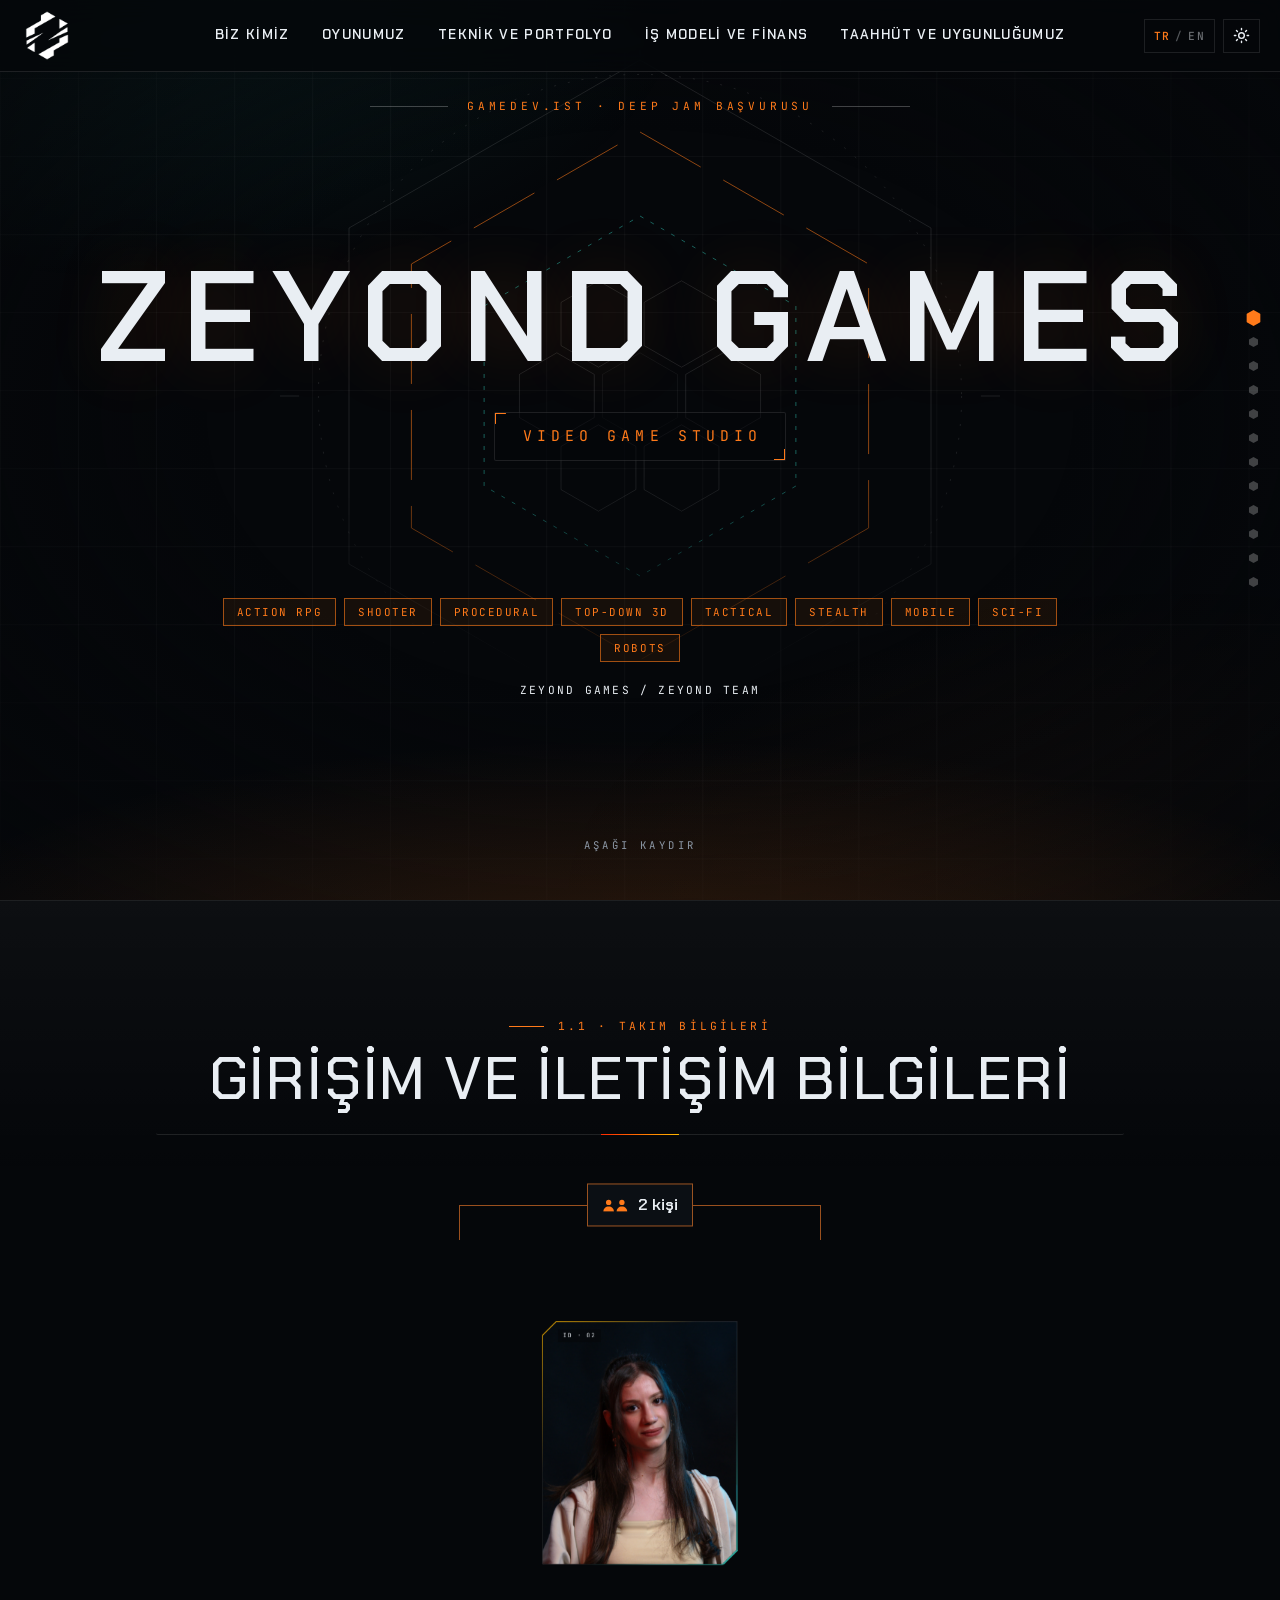
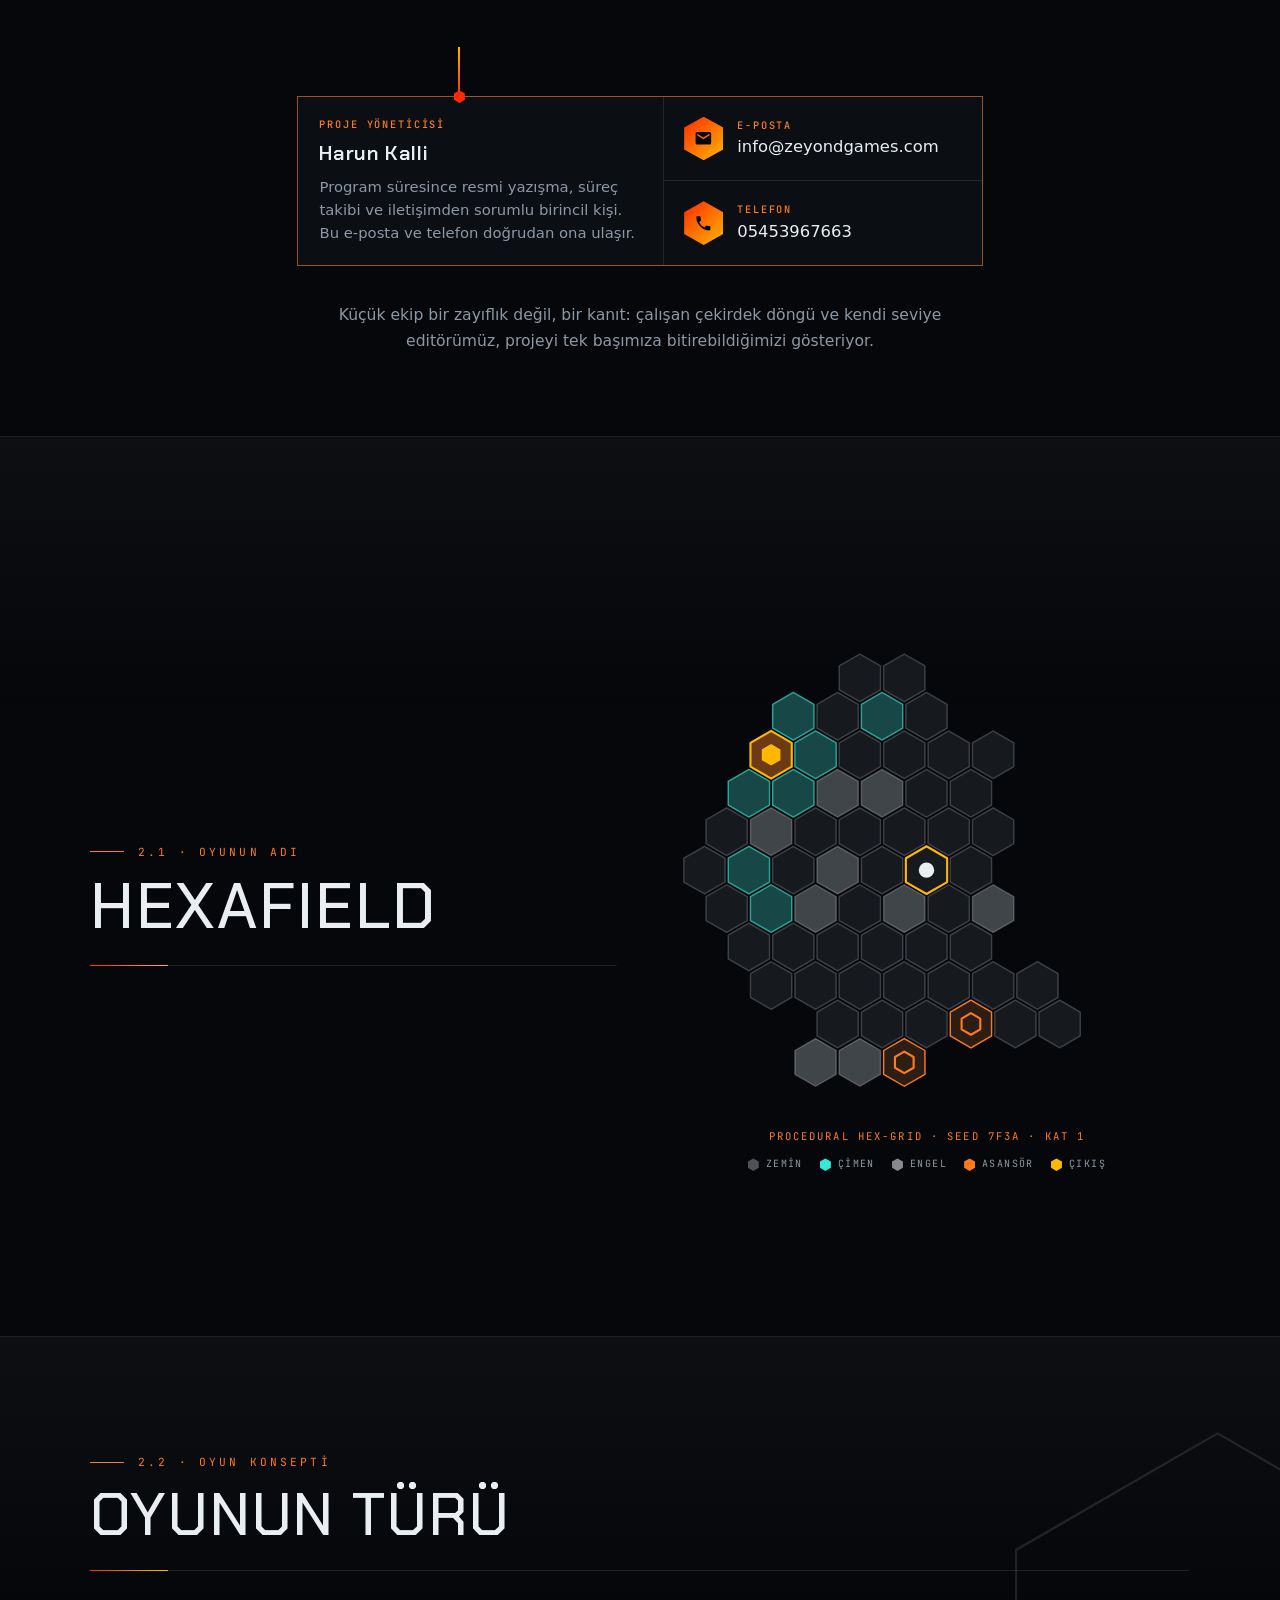
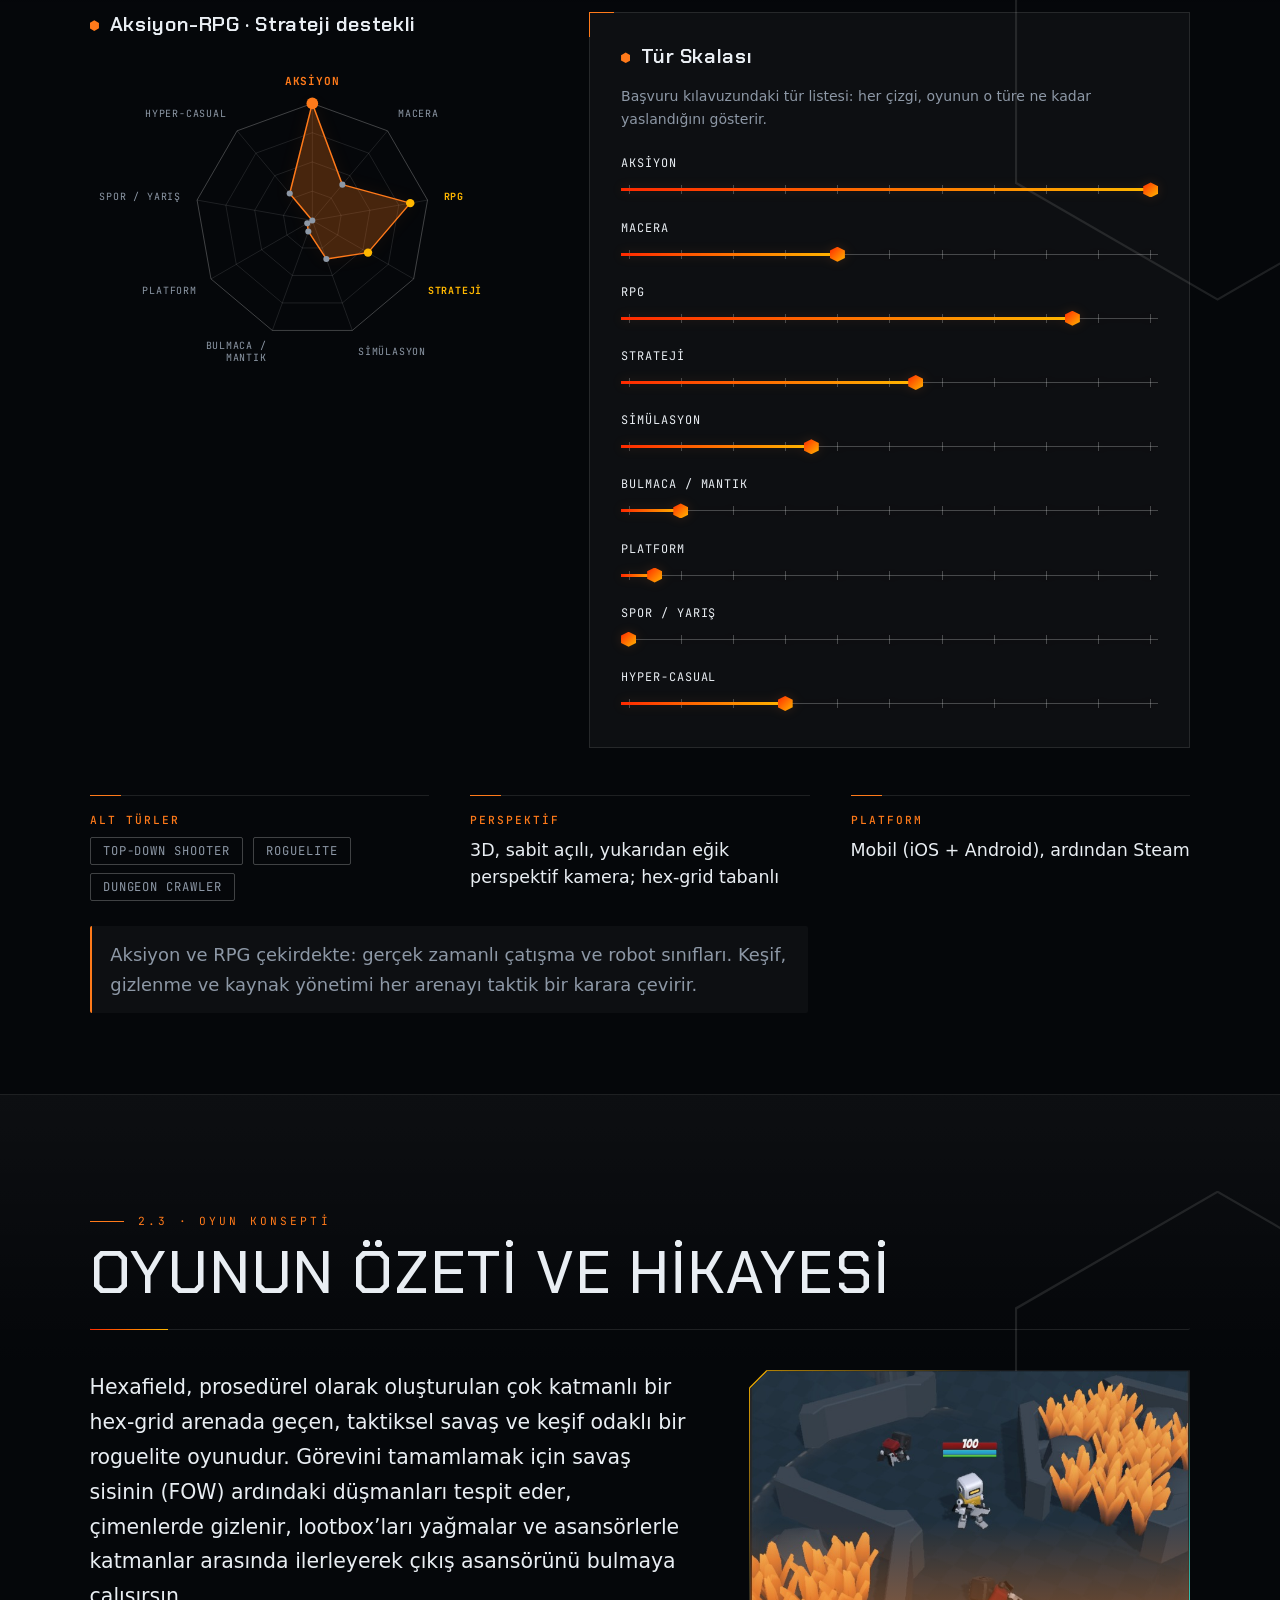
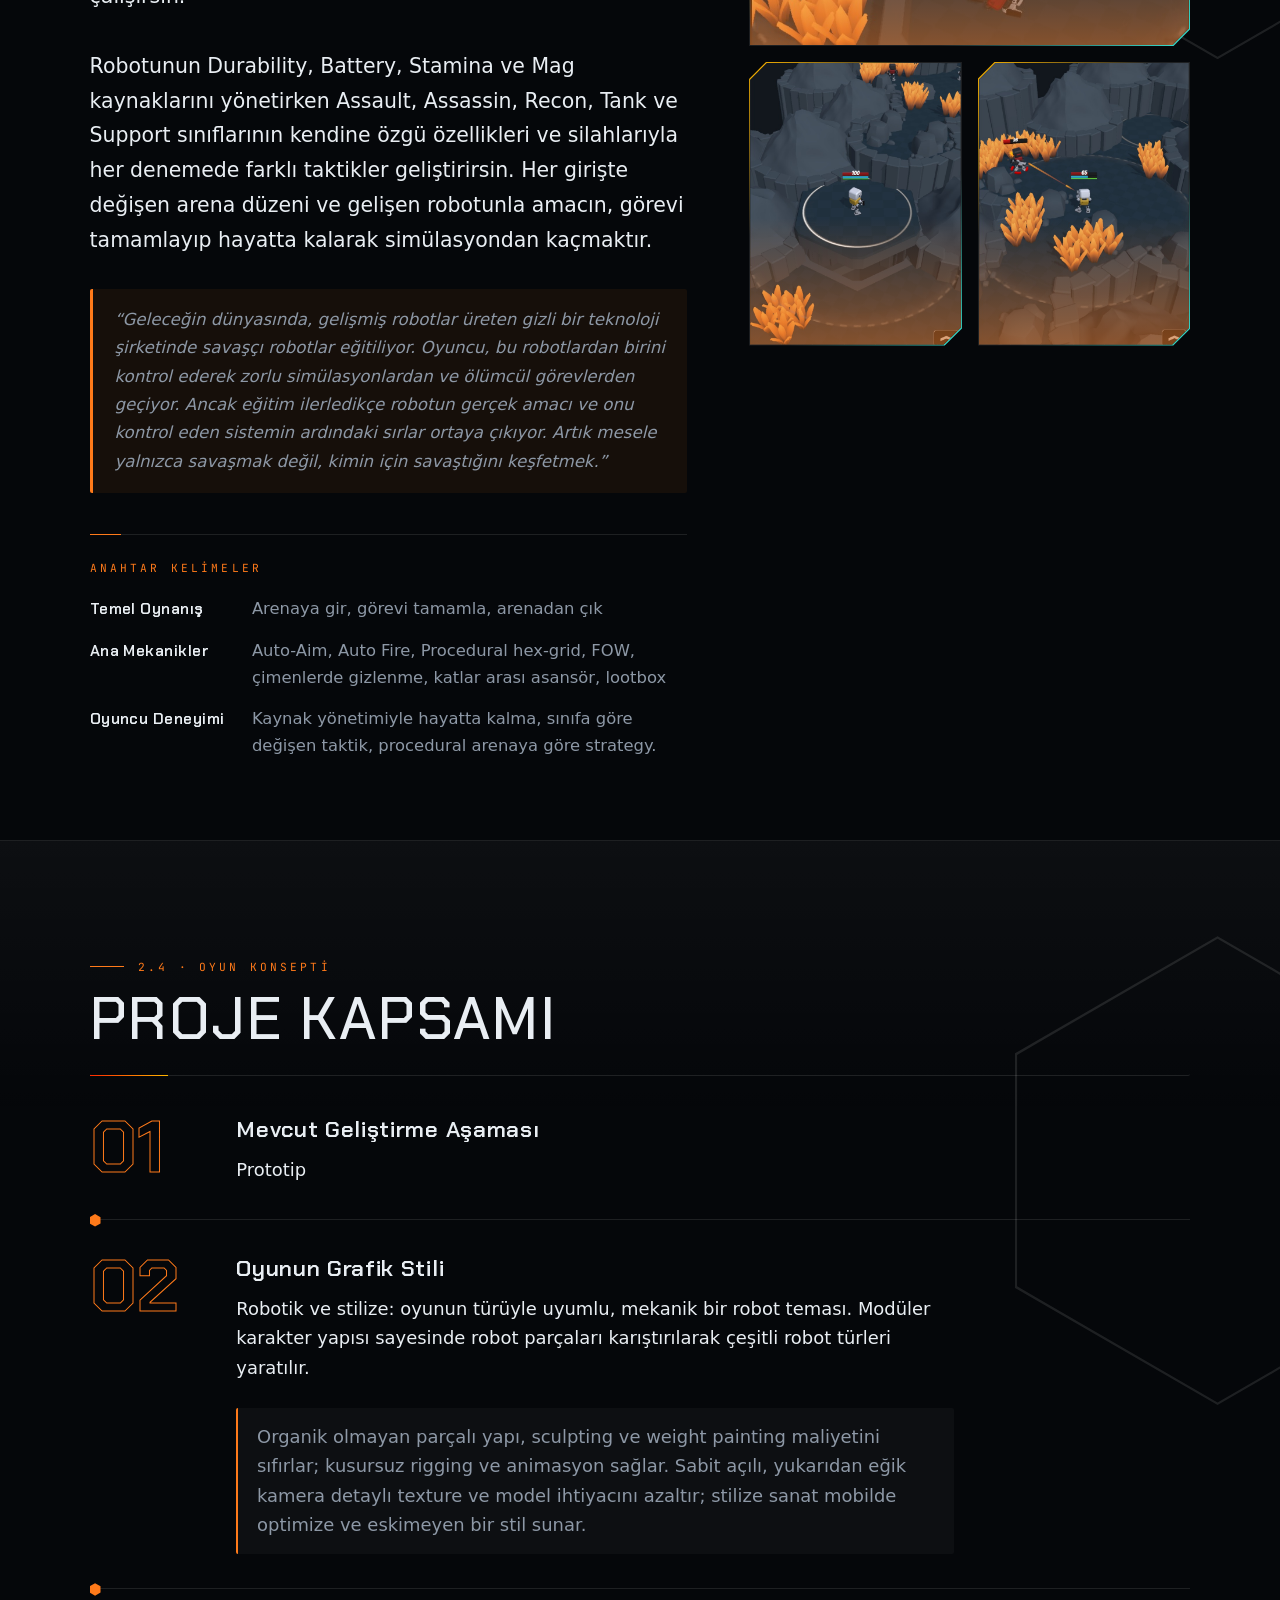
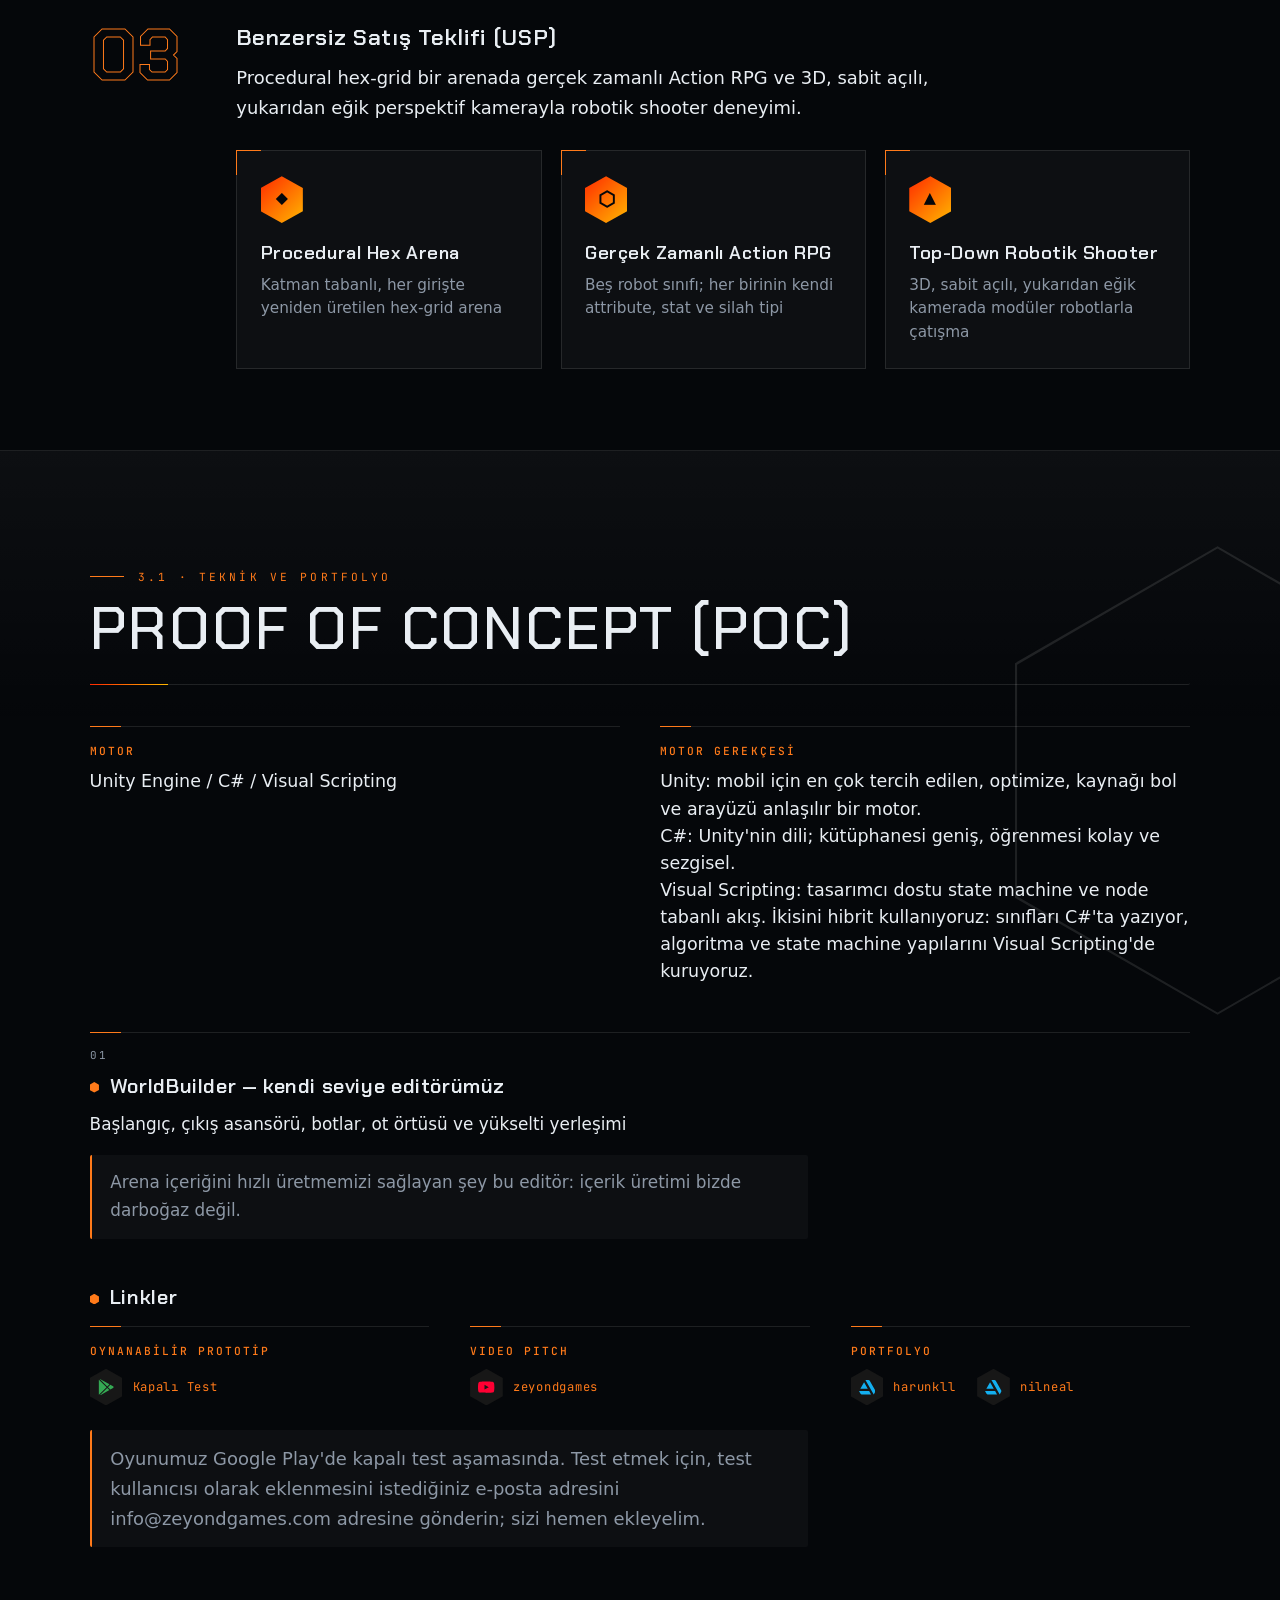
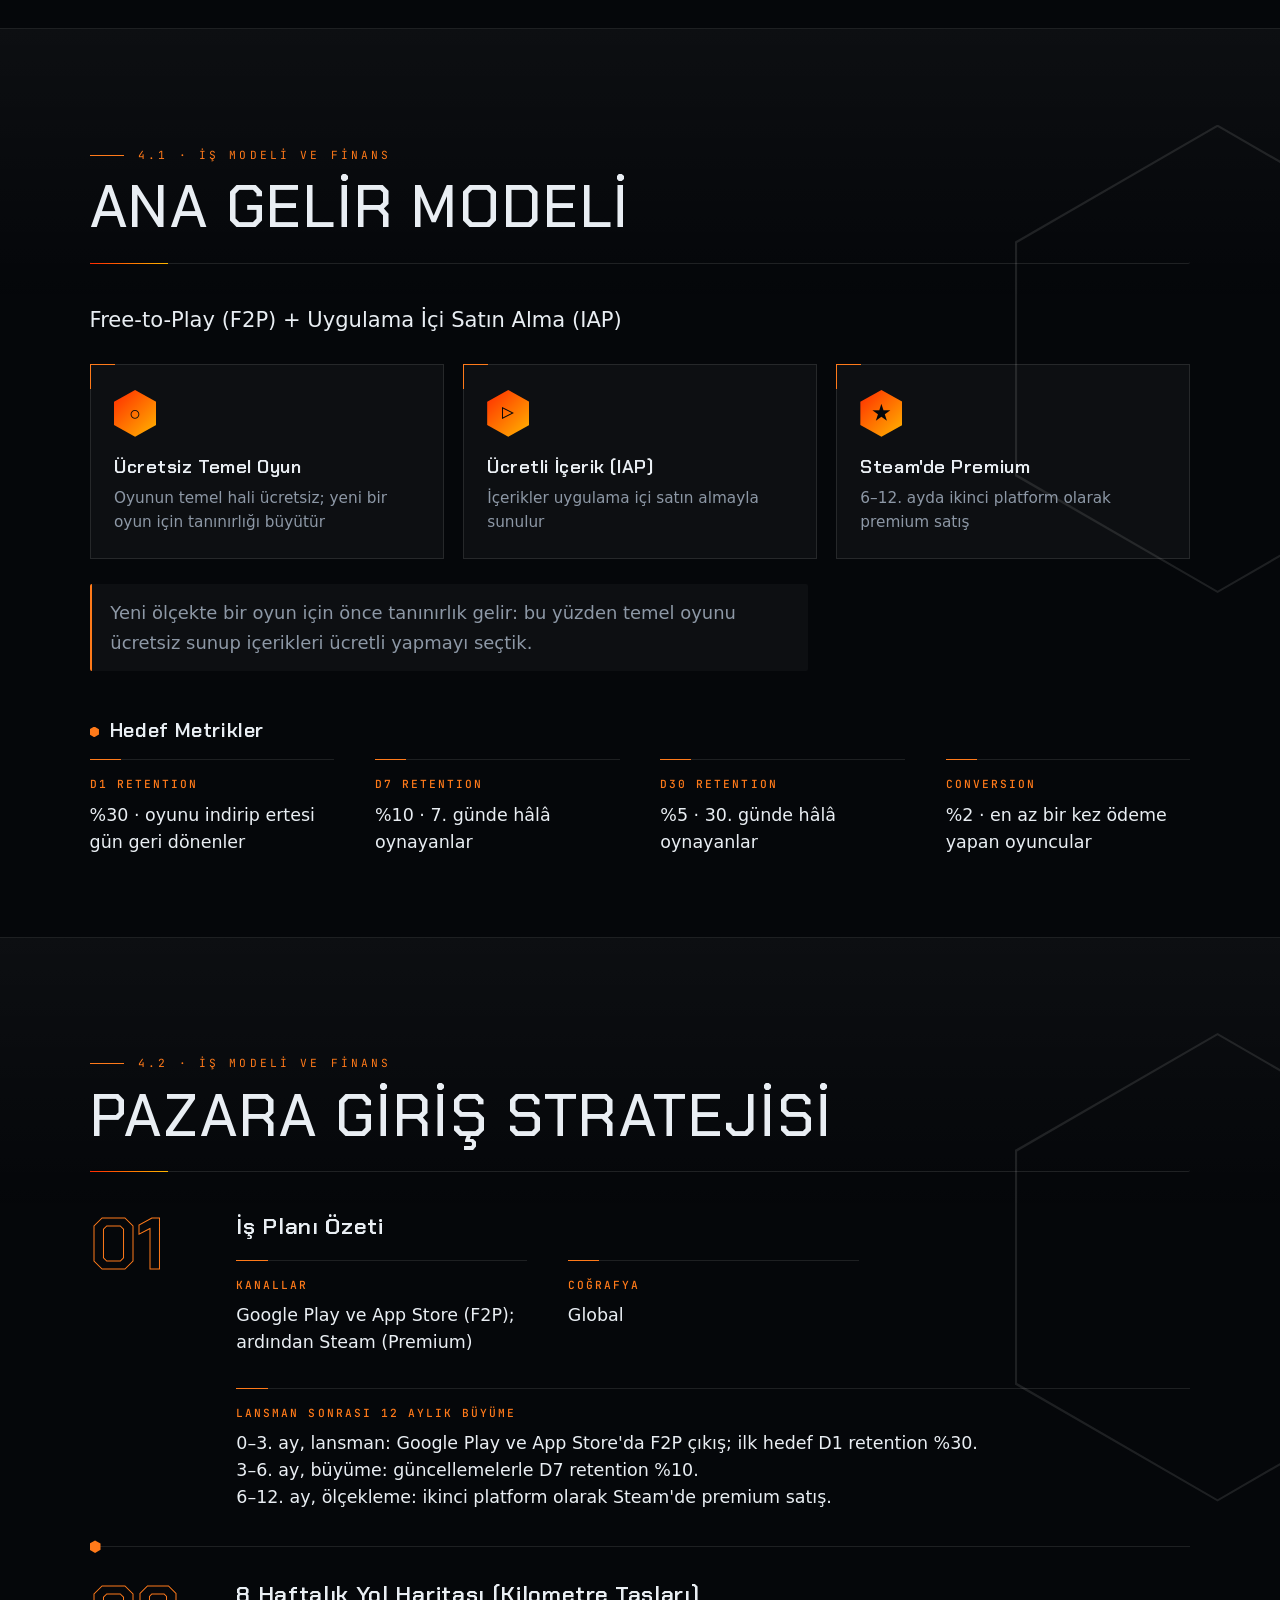
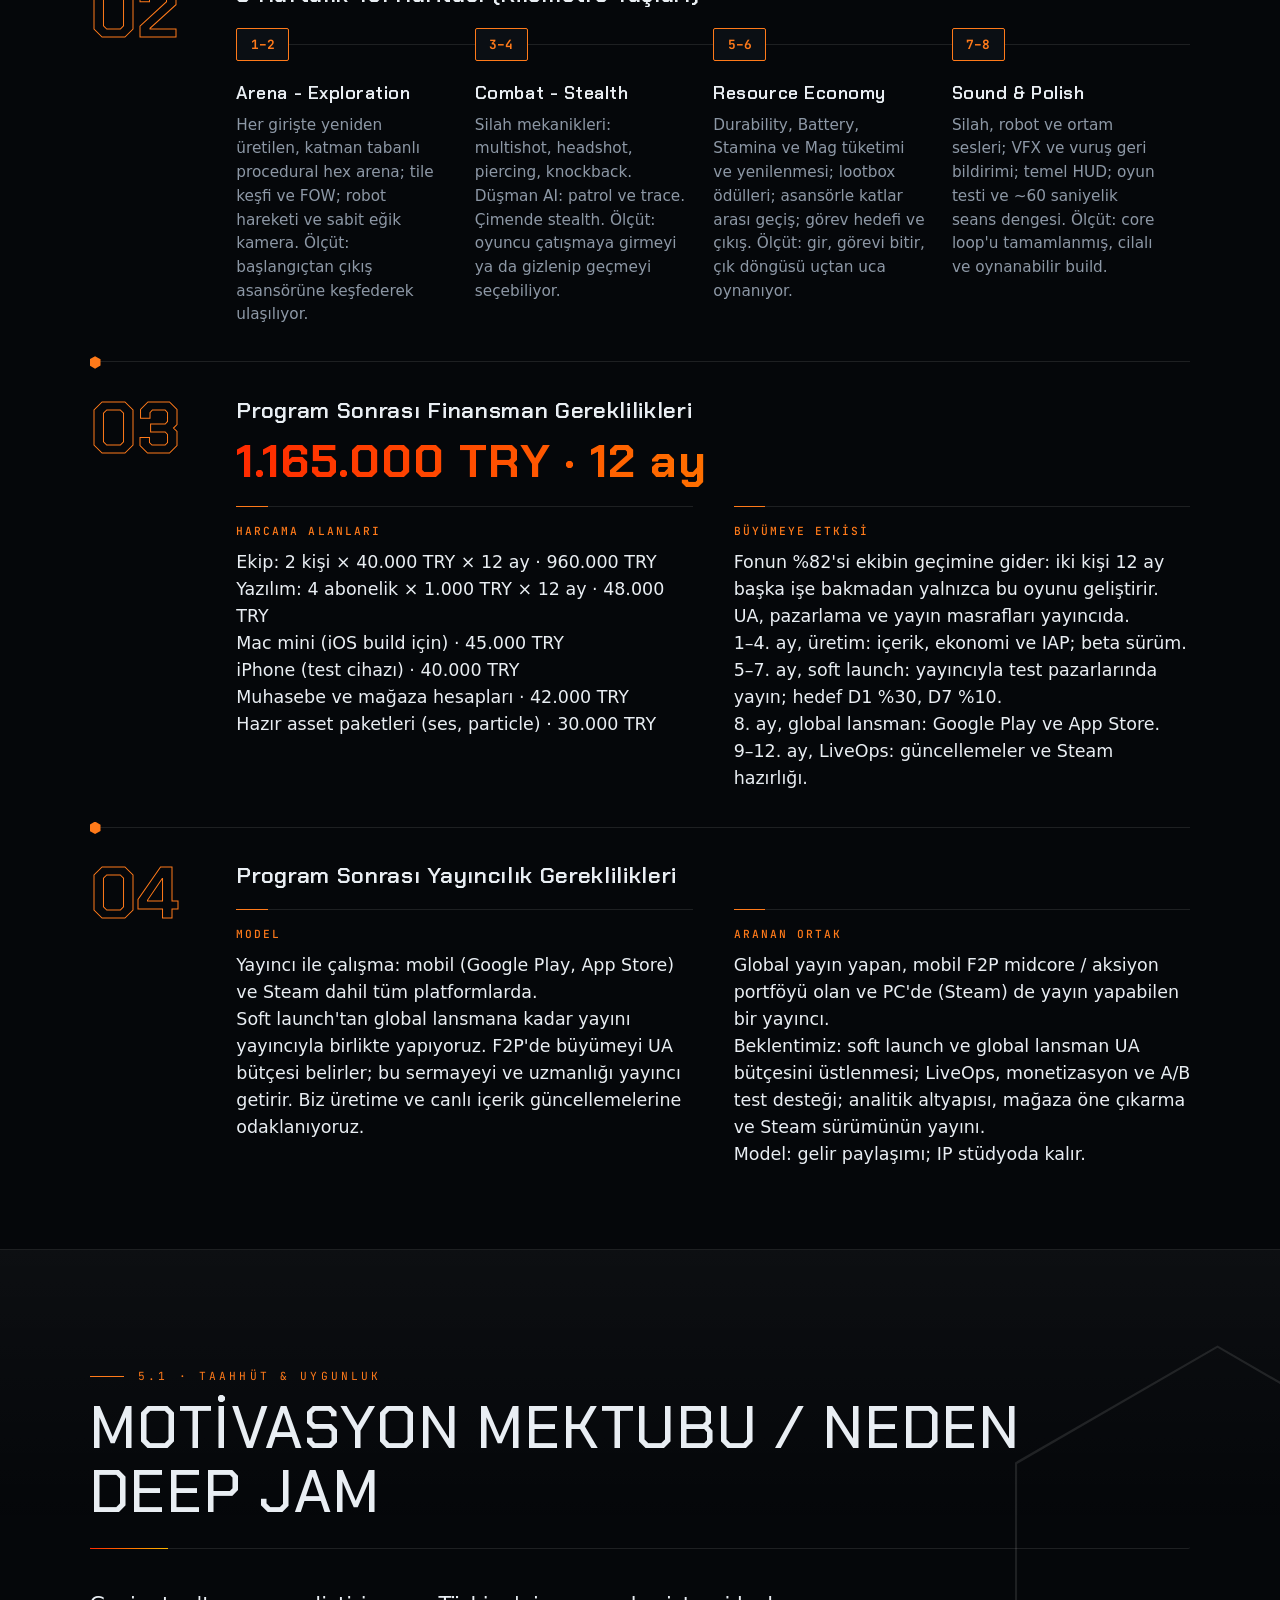
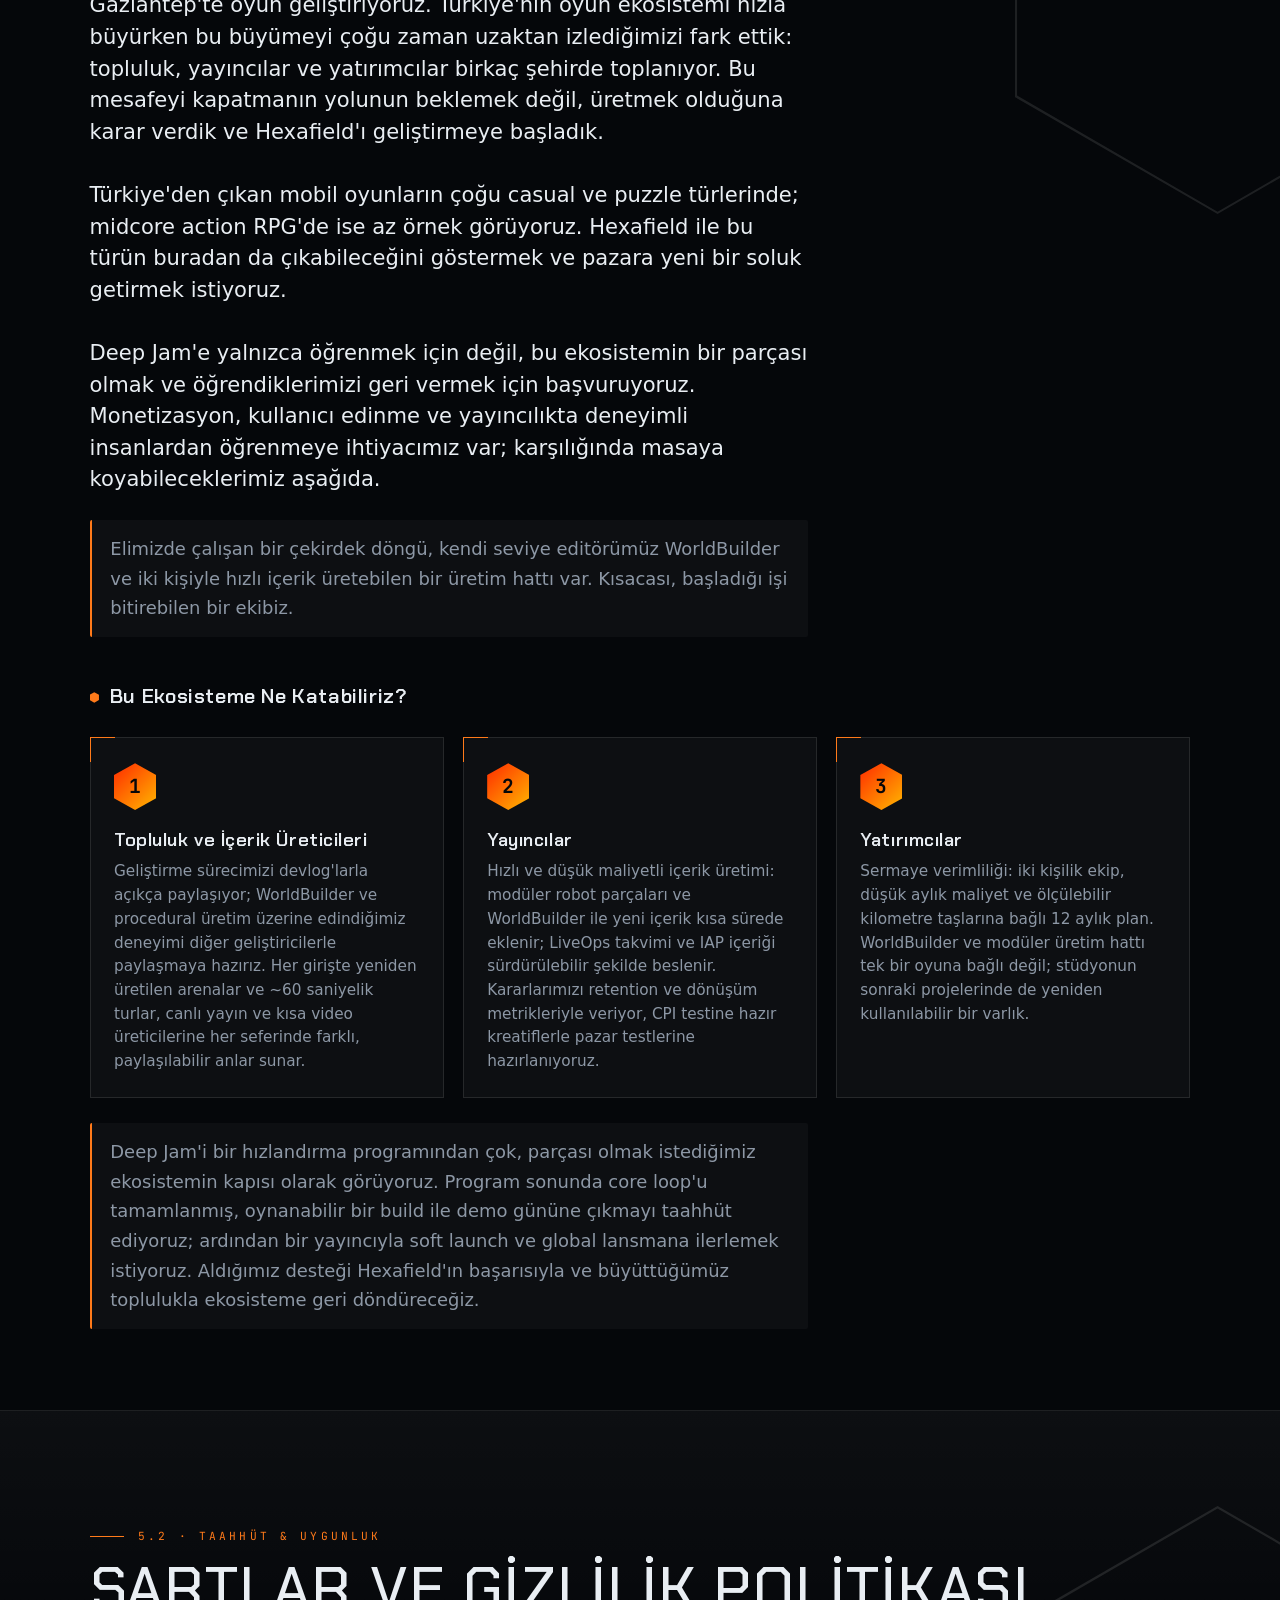
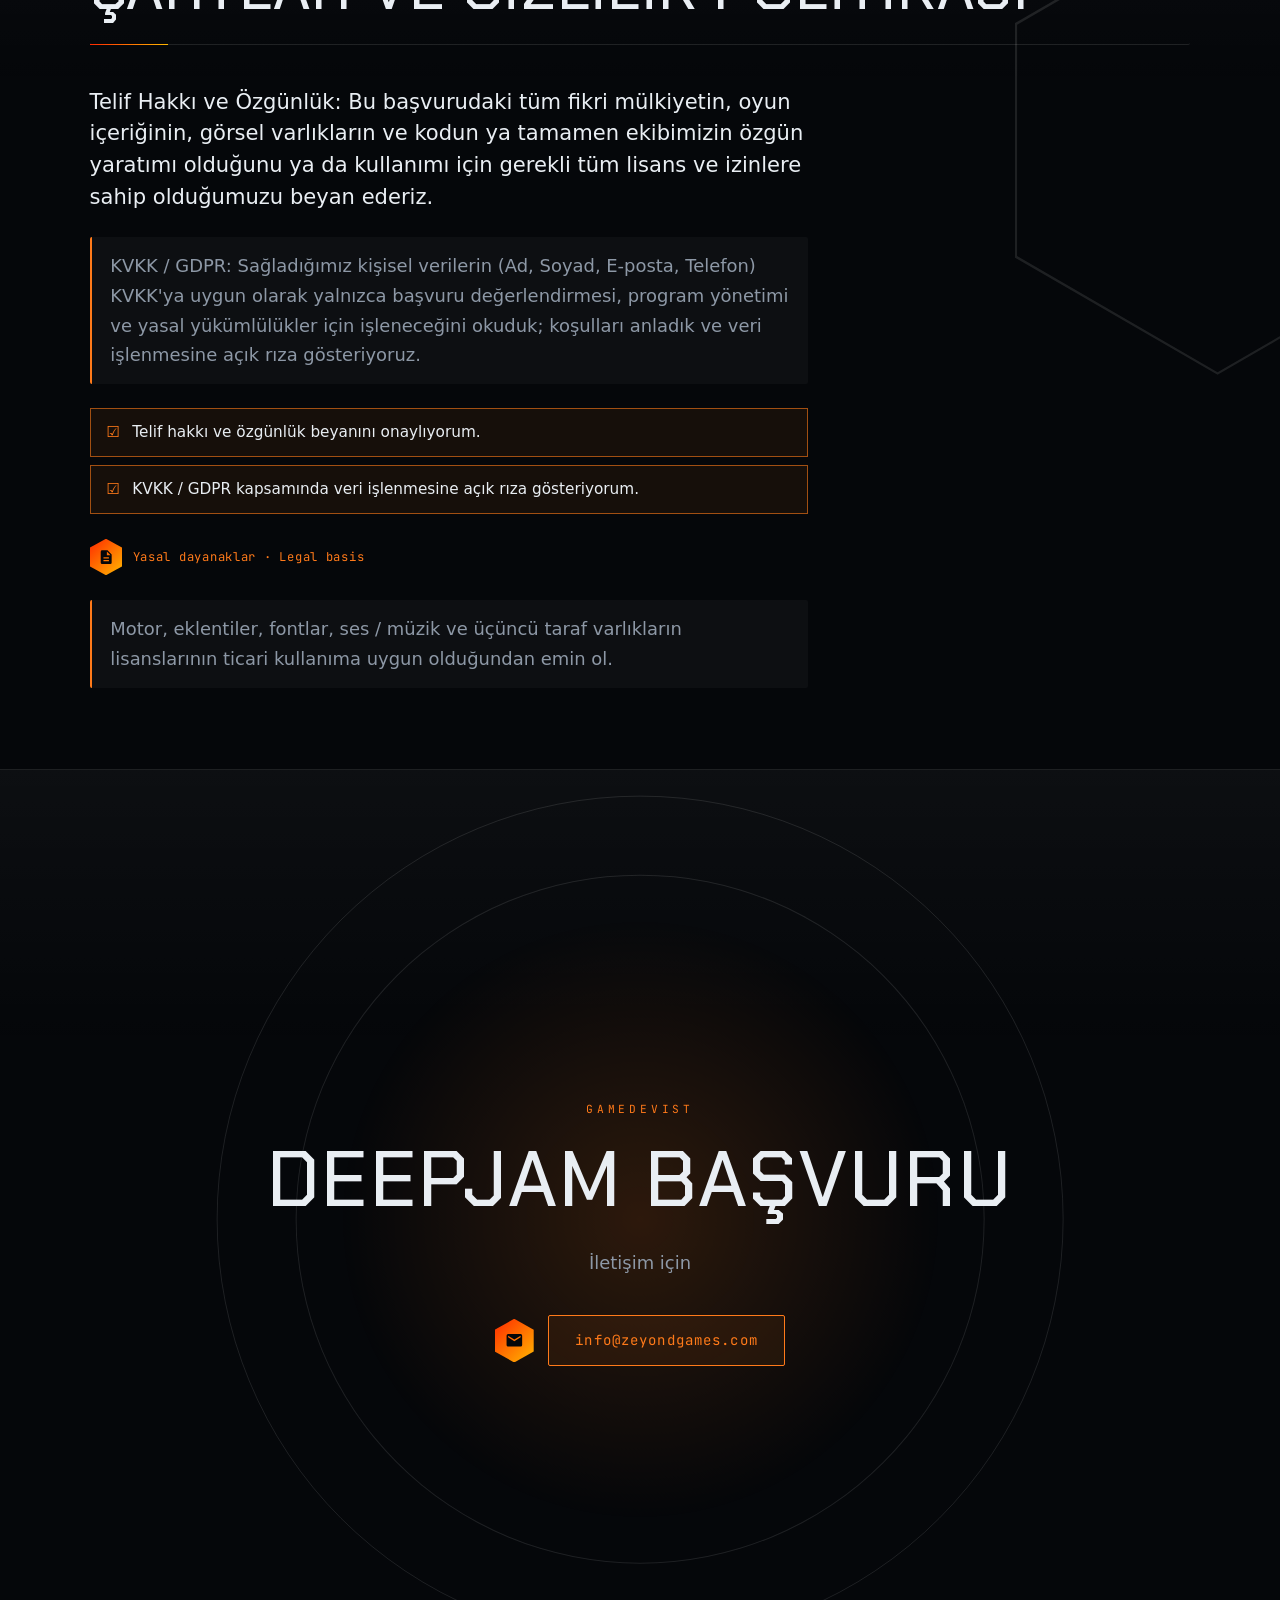
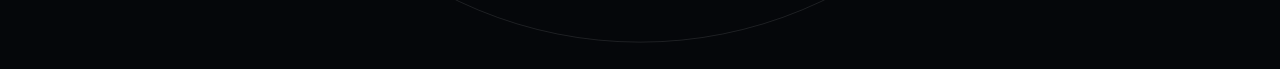
==== commit 84596ea5: "Mobil menü çakışmasını düzelt; oyun özeti, hikâye ve LinkedIn linkleri - Dar ekranda menü düğmesi, k" ====
--- a/index.html
+++ b/index.html
@@ -11,7 +11,7 @@
   <link rel="preconnect" href="https://fonts.googleapis.com">
   <link rel="preconnect" href="https://fonts.gstatic.com" crossorigin>
   <link rel="stylesheet" href="https://fonts.googleapis.com/css2?family=Chakra+Petch:wght@500;600;700&family=JetBrains+Mono:wght@400;500;700&display=swap">
-  <link rel="stylesheet" href="style.css?v=46">
+  <link rel="stylesheet" href="style.css?v=47">
   <!-- Temayı sayfa çizilmeden uygular; aksi halde aydınlık temada bir an karanlık yanıp söner. Varsayılan karanlık. -->
   <script>try{document.documentElement.dataset.theme=localStorage.getItem("zeyond-tema-3")||"dark"}catch(e){document.documentElement.dataset.theme="dark"}</script>
 </head>
@@ -296,9 +296,9 @@
           <p class="pencere-rol" lang="en"></p>
           <div class="pencere-bolum">
             <h4 class="pencere-etiket">Hakkında</h4>
-            <div class="field empty"
+            <div class="field" data-baglanti="url"
                  data-field="02_1_1_Girisim_ve_Iletisim_Bilgileri.takimUyeleri.0.hakkinda"
-                 data-placeholder="kısa tanıtım: deneyim, projedeki görev, kullandığı araçlar"></div>
+                 data-placeholder="kısa tanıtım: deneyim, projedeki görev, kullandığı araçlar">https://www.linkedin.com/in/harun-kalli</div>
           </div>
         </div>
         <button class="pencere-kapat" type="button" aria-label="Kapat"></button>
@@ -311,9 +311,9 @@
           <p class="pencere-rol" lang="en"></p>
           <div class="pencere-bolum">
             <h4 class="pencere-etiket">Hakkında</h4>
-            <div class="field empty"
+            <div class="field" data-baglanti="url"
                  data-field="02_1_1_Girisim_ve_Iletisim_Bilgileri.takimUyeleri.1.hakkinda"
-                 data-placeholder="kısa tanıtım: deneyim, projedeki görev, kullandığı araçlar"></div>
+                 data-placeholder="kısa tanıtım: deneyim, projedeki görev, kullandığı araçlar">https://www.linkedin.com/in/nilneal</div>
           </div>
         </div>
         <button class="pencere-kapat" type="button" aria-label="Kapat"></button>
@@ -574,7 +574,12 @@
       <div class="ozet-duzen">
         <div class="ozet-metin">
           <div class="field ozet-giris"
-               data-field="06_2_3_Oyunun_Ozeti_ve_Hikayesi.ozet">Katman tabanlı, procedural üretilen bir hex-grid arenaya gir, görevini tamamla ve çıkış asansörünü bulup arenadan çık. Tile'ları keşfederken savaş sisinin (FOW) ardındaki düşmanları tespit et, çimenlerde gizlen, asansörlerle katlar arasında geç ve lootbox'ları yağmala. Robotunun Durability, Battery, Stamina ve Mag kaynaklarını yöneterek görevi bitirmeye çalışırsın. Assault, Assassin, Recon, Tank ya da Support: her sınıfın kendine özgü attribute, stat ve silah tipi, her arenada başka bir taktik demek.</div>
+               data-field="06_2_3_Oyunun_Ozeti_ve_Hikayesi.ozet">Hexafield, prosedürel olarak oluşturulan çok katmanlı bir hex-grid arenada geçen, taktiksel savaş ve keşif odaklı bir roguelite oyunudur. Görevini tamamlamak için savaş sisinin (FOW) ardındaki düşmanları tespit eder, çimenlerde gizlenir, lootbox’ları yağmalar ve asansörlerle katmanlar arasında ilerleyerek çıkış asansörünü bulmaya çalışırsın.
+
+Robotunun Durability, Battery, Stamina ve Mag kaynaklarını yönetirken Assault, Assassin, Recon, Tank ve Support sınıflarının kendine özgü özellikleri ve silahlarıyla her denemede farklı taktikler geliştirirsin. Her girişte değişen arena düzeni ve gelişen robotunla amacın, görevi tamamlayıp hayatta kalarak simülasyondan kaçmaktır.</div>
+
+          <blockquote class="field ozet-hikaye"
+               data-field="06_2_3_Oyunun_Ozeti_ve_Hikayesi.hikaye">“Geleceğin dünyasında, gelişmiş robotlar üreten gizli bir teknoloji şirketinde savaşçı robotlar eğitiliyor. Oyuncu, bu robotlardan birini kontrol ederek zorlu simülasyonlardan ve ölümcül görevlerden geçiyor. Ancak eğitim ilerledikçe robotun gerçek amacı ve onu kontrol eden sistemin ardındaki sırlar ortaya çıkıyor. Artık mesele yalnızca savaşmak değil, kimin için savaştığını keşfetmek.”</blockquote>
 
           <div class="anahtar">
             <p class="field anahtar-baslik"
@@ -1205,18 +1210,18 @@
 
 
   <!-- Modüller. main.js en sonda olmalı, hepsini o başlatır. -->
-  <script src="js/depo.js?v=46"></script>
-  <script src="js/alanlar.js?v=46"></script>
-  <script src="js/skala.js?v=46"></script>
-  <script src="js/fotolar.js?v=46"></script>
-  <script src="js/etiketler.js?v=46"></script>
-  <script src="js/gorunum.js?v=46"></script>
-  <script src="js/gezinme.js?v=46"></script>
-  <script src="js/pencere.js?v=46"></script>
-  <script src="js/kaydirma.js?v=46"></script>
-  <script src="js/hexalan.js?v=46"></script>
-  <script src="js/baglantilar.js?v=46"></script>
-  <script src="js/dil.js?v=46"></script>
-  <script src="js/main.js?v=46"></script>
+  <script src="js/depo.js?v=47"></script>
+  <script src="js/alanlar.js?v=47"></script>
+  <script src="js/skala.js?v=47"></script>
+  <script src="js/fotolar.js?v=47"></script>
+  <script src="js/etiketler.js?v=47"></script>
+  <script src="js/gorunum.js?v=47"></script>
+  <script src="js/gezinme.js?v=47"></script>
+  <script src="js/pencere.js?v=47"></script>
+  <script src="js/kaydirma.js?v=47"></script>
+  <script src="js/hexalan.js?v=47"></script>
+  <script src="js/baglantilar.js?v=47"></script>
+  <script src="js/dil.js?v=47"></script>
+  <script src="js/main.js?v=47"></script>
 </body>
 </html>
--- a/style.css
+++ b/style.css
@@ -810,6 +810,7 @@
 .baglanti .ikon-vimeo,
 .baglanti .ikon-github,
 .baglanti .ikon-googleplay,
+.baglanti .ikon-linkedin,
 .baglanti .ikon-itch { background: #171717; }
 .baglanti .ikon-artstation svg { fill: #13aff0; }
 .baglanti .ikon-youtube svg { fill: #ff0033; }
@@ -817,6 +818,7 @@
 .baglanti .ikon-github svg { fill: #f0f6fc; }
 .baglanti .ikon-itch svg { fill: #fa5c5c; }
 .baglanti .ikon-googleplay svg { fill: #34a853; }
+.baglanti .ikon-linkedin svg { fill: #3d8fe0; }
 .baglanti-ad { overflow-wrap: anywhere; }
 
 /* 5.2 slaytında onayların altındaki yasal dayanak bağlantısı */
@@ -1087,6 +1089,18 @@
 
 .ozet-giris {
   font-size: clamp(1.15rem, 1.6vw, 1.35rem);
+  line-height: 1.7;
+  text-wrap: pretty;
+}
+/* Hikâye: özetin altında, turuncu kenarlı alıntı */
+.ozet-hikaye {
+  margin: 2rem 0 0;
+  padding: 1.1rem 1.4rem;
+  border-left: 3px solid var(--accent);
+  background: var(--glow-soft);
+  color: var(--muted);
+  font-size: clamp(1rem, 1.3vw, 1.12rem);
+  font-style: italic;
   line-height: 1.7;
   text-wrap: pretty;
 }
@@ -2312,6 +2326,8 @@
   .menu .logo { position: relative; left: auto; height: 100%; }
   .menu-dugme { display: block; }
   .toolbar { right: 12px; }
+  /* Köşede dil + tema düğmeleri (~7.2rem) var; menü düğmesi onların solunda */
+  .menu-dugme { right: calc(12px + 7.4rem); }
 
   .baglar {
     position: absolute;
@@ -2396,8 +2412,9 @@
 @media (max-width: 600px) {
   html { --cubuk-boy: 4rem; }
   .menu { padding: 0 6px; }
-  .toolbar { right: 6px; }
-  .menu-dugme { right: 3.6rem; }
+  .toolbar { right: 6px; gap: 6px; }
+  .ust-dugme { height: 32px; min-width: 32px; padding: 0 7px; }
+  .menu-dugme { right: calc(6px + 6.6rem); }
   /* Düzenleme çerçevesi panelin dışına taşmasın */
   body:not(.sunum) .field { outline-offset: 3px; }
   .cover h1, .bolum h2, h2 { overflow-wrap: anywhere; }
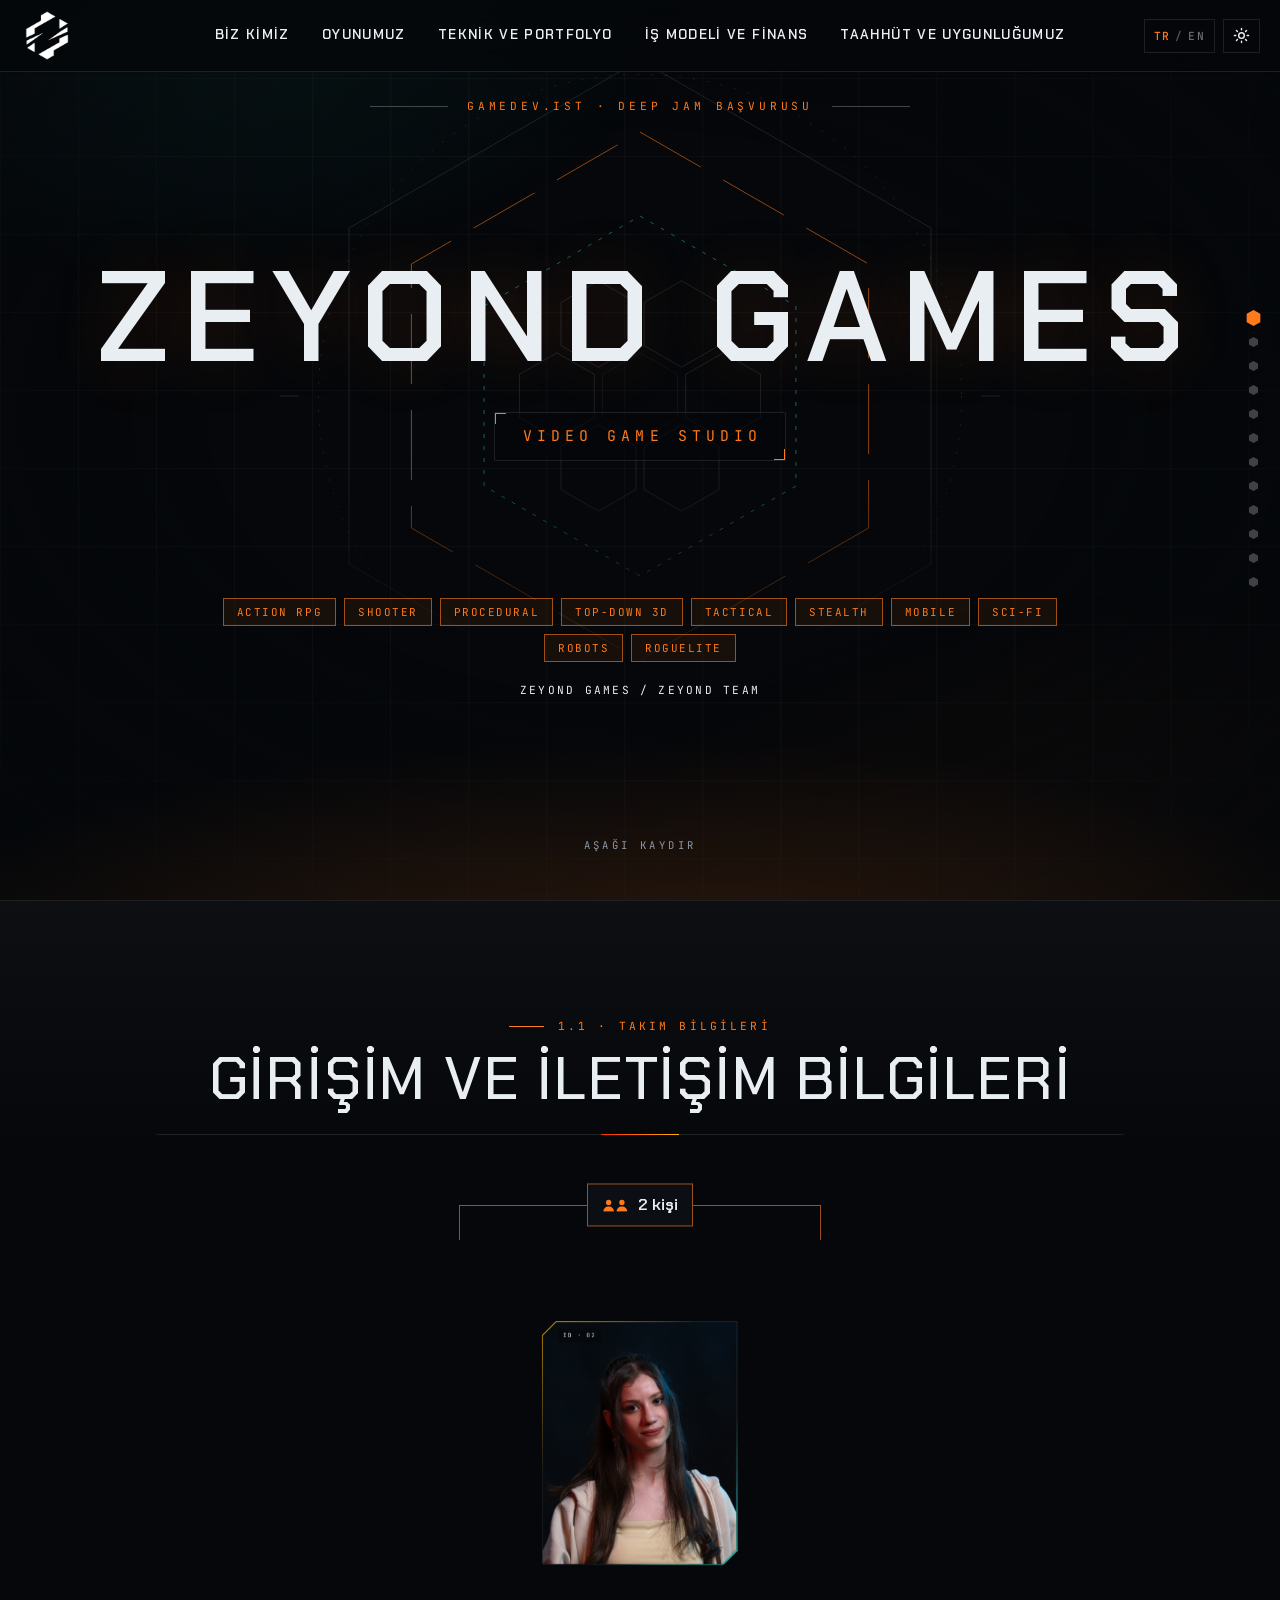
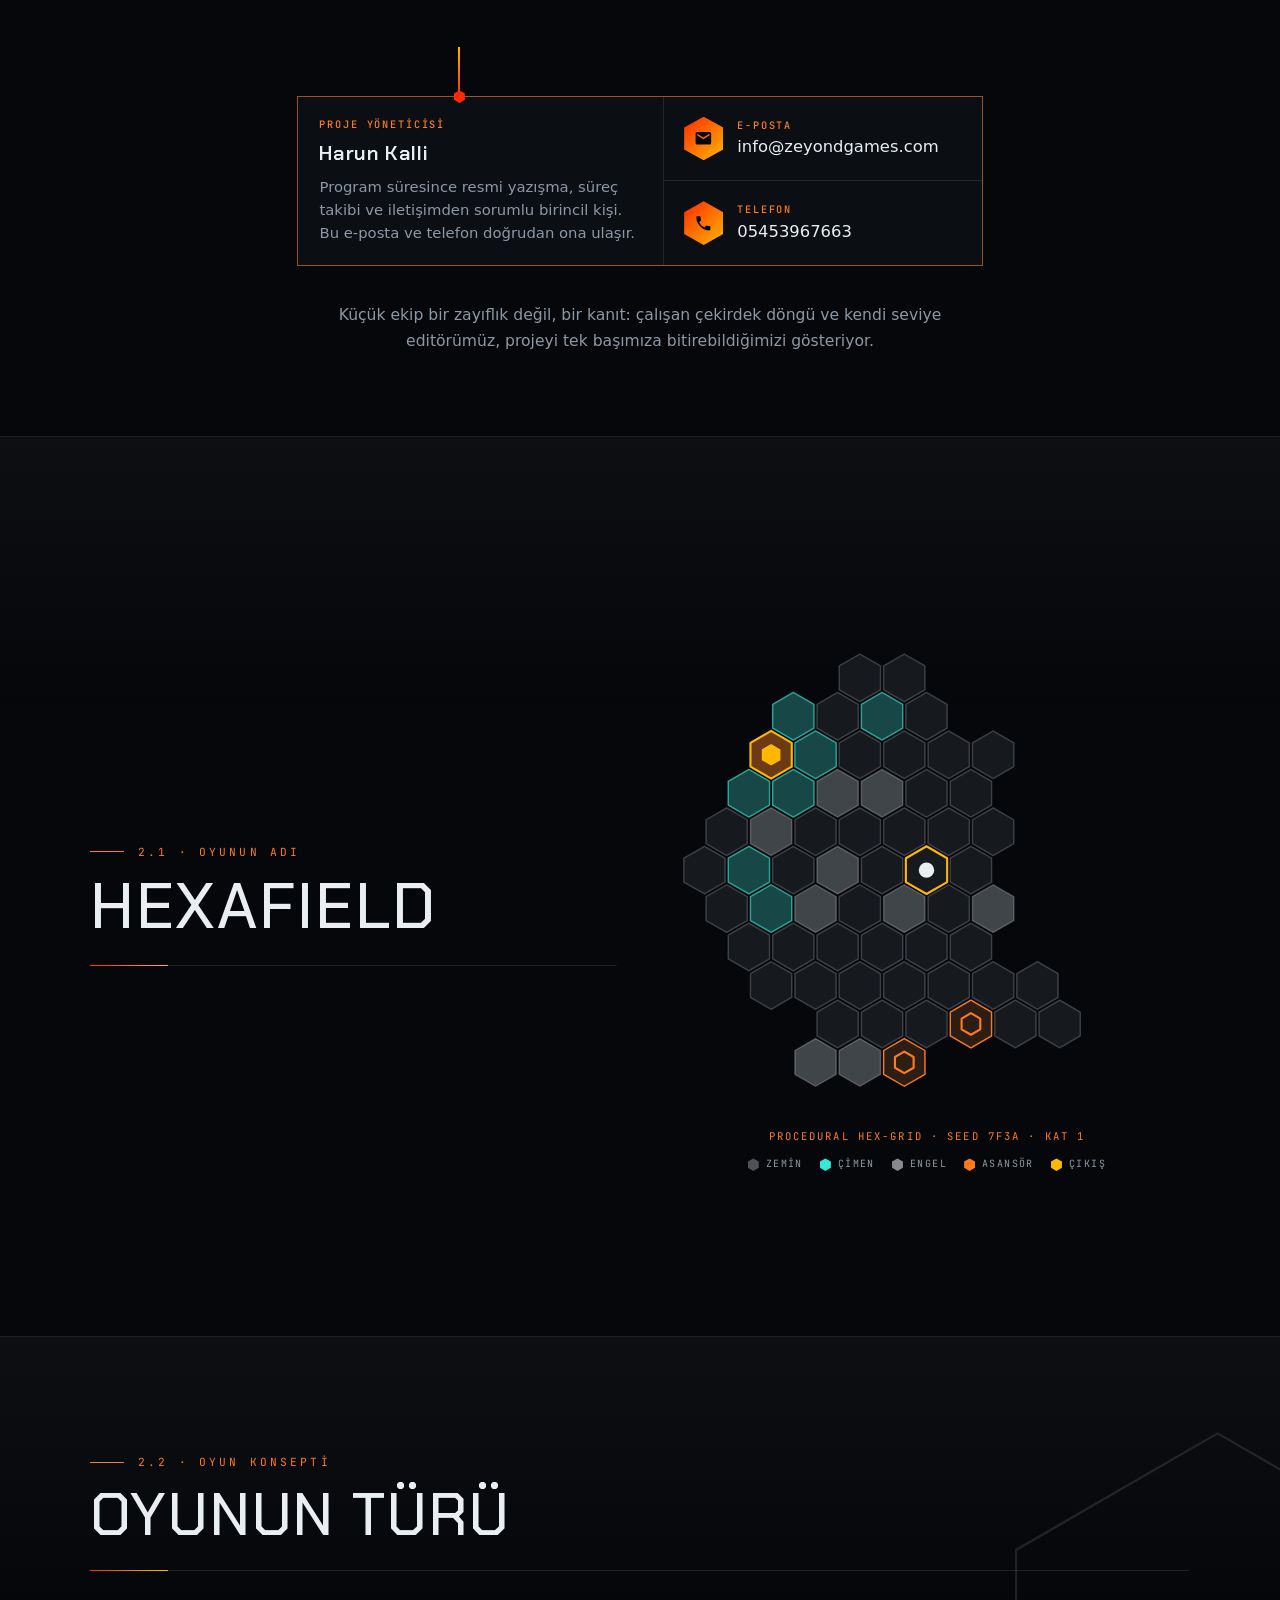
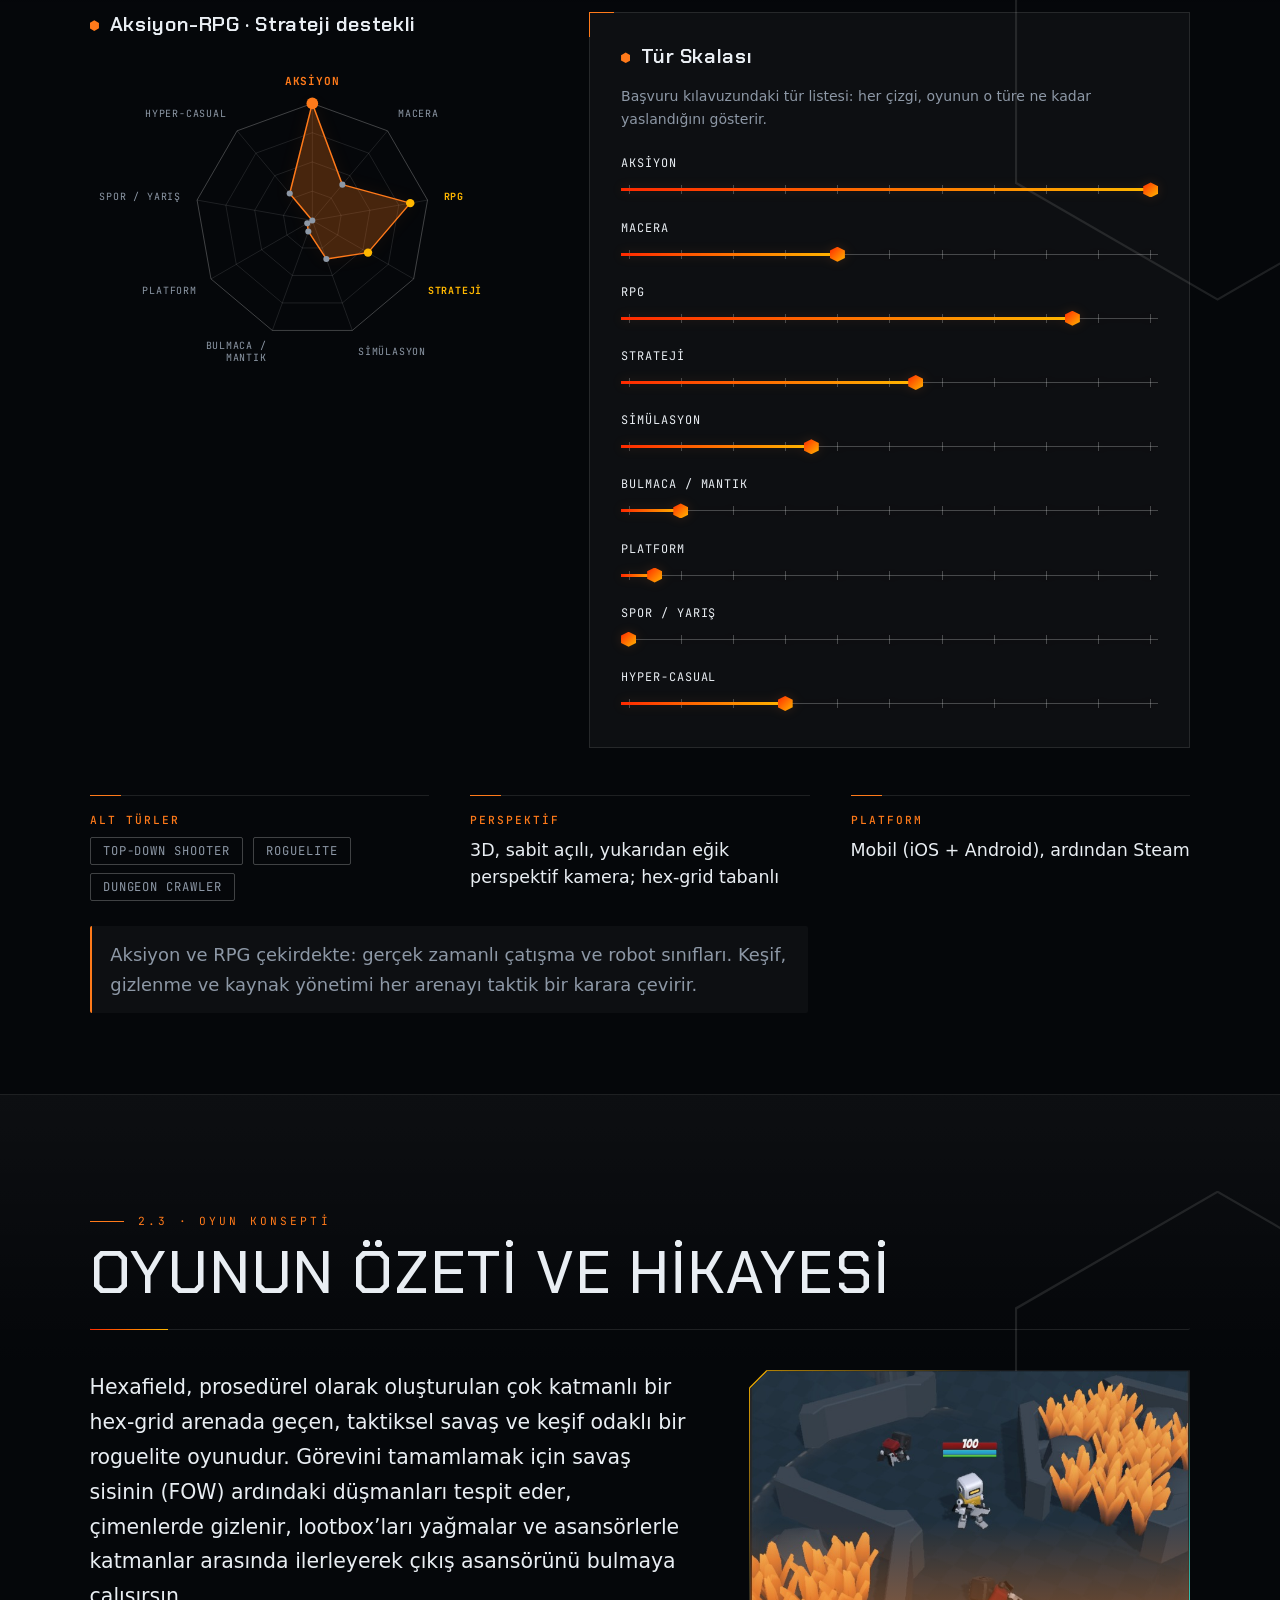
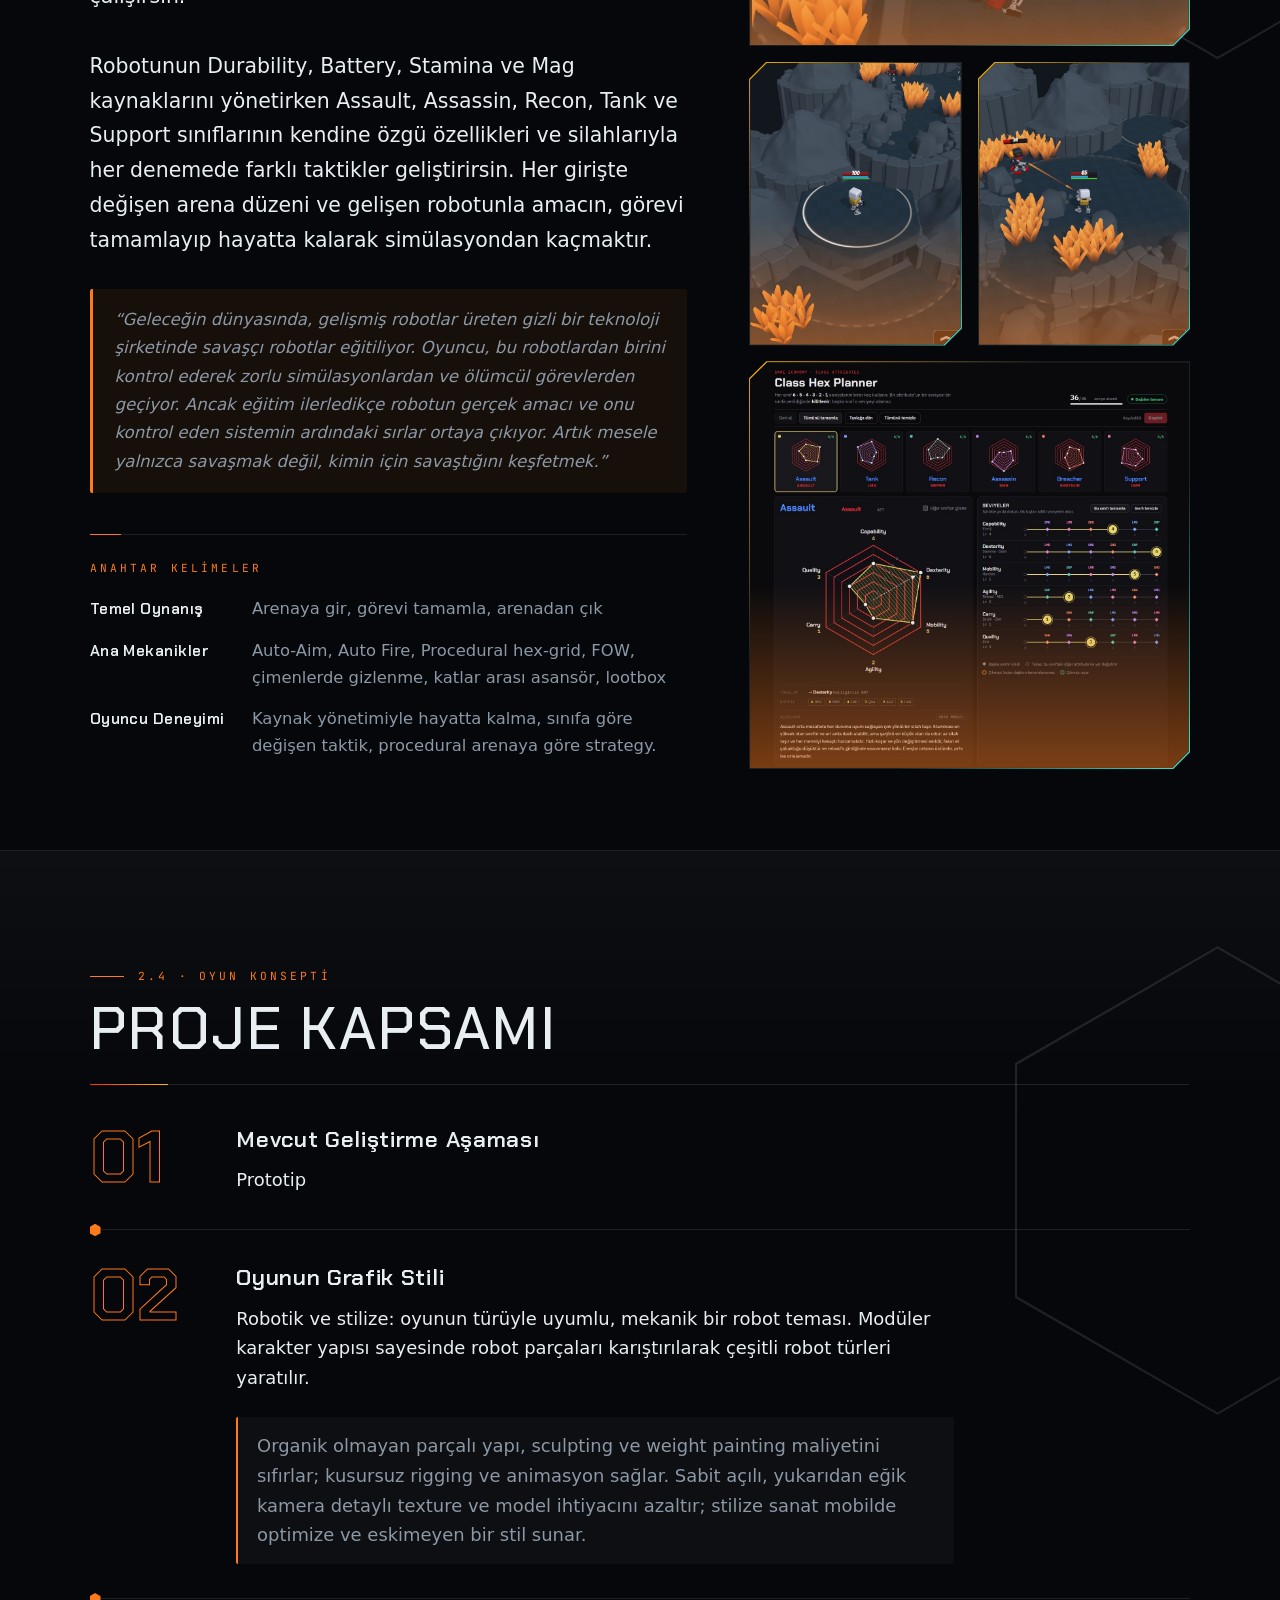
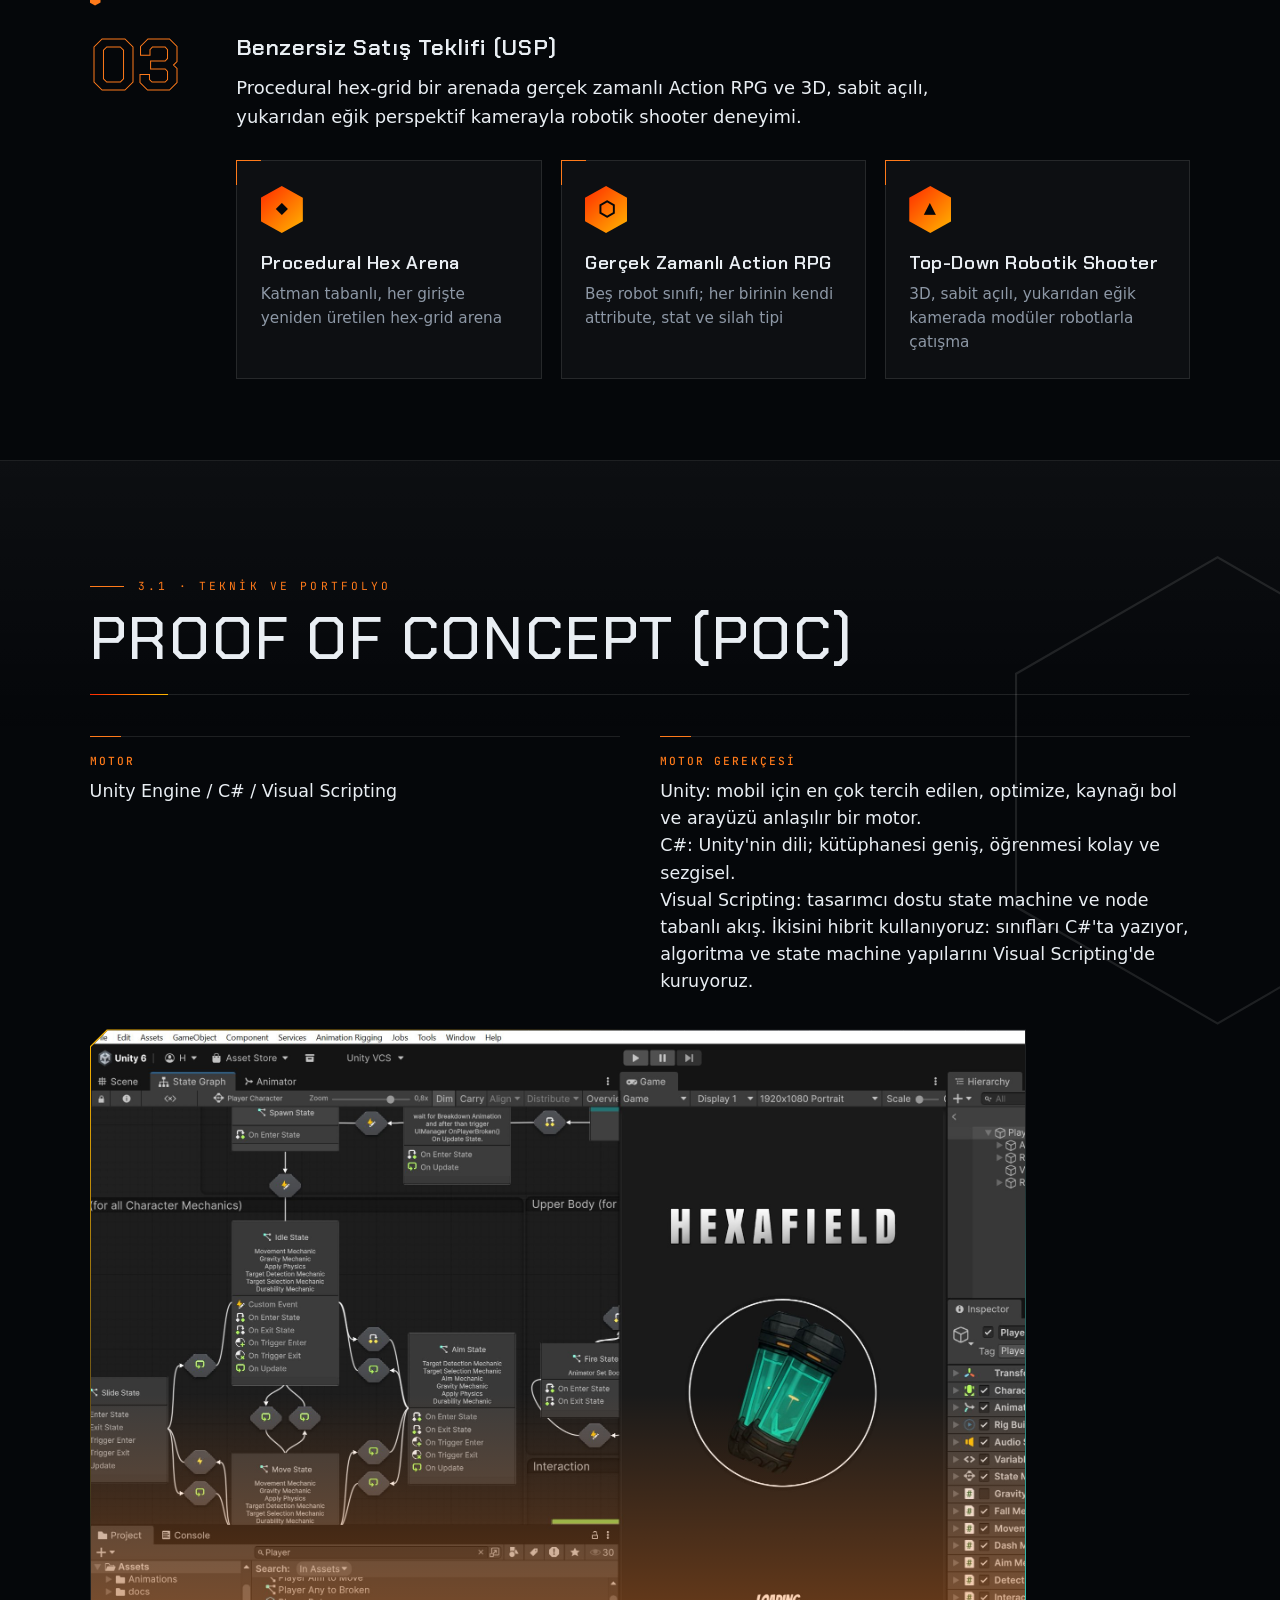
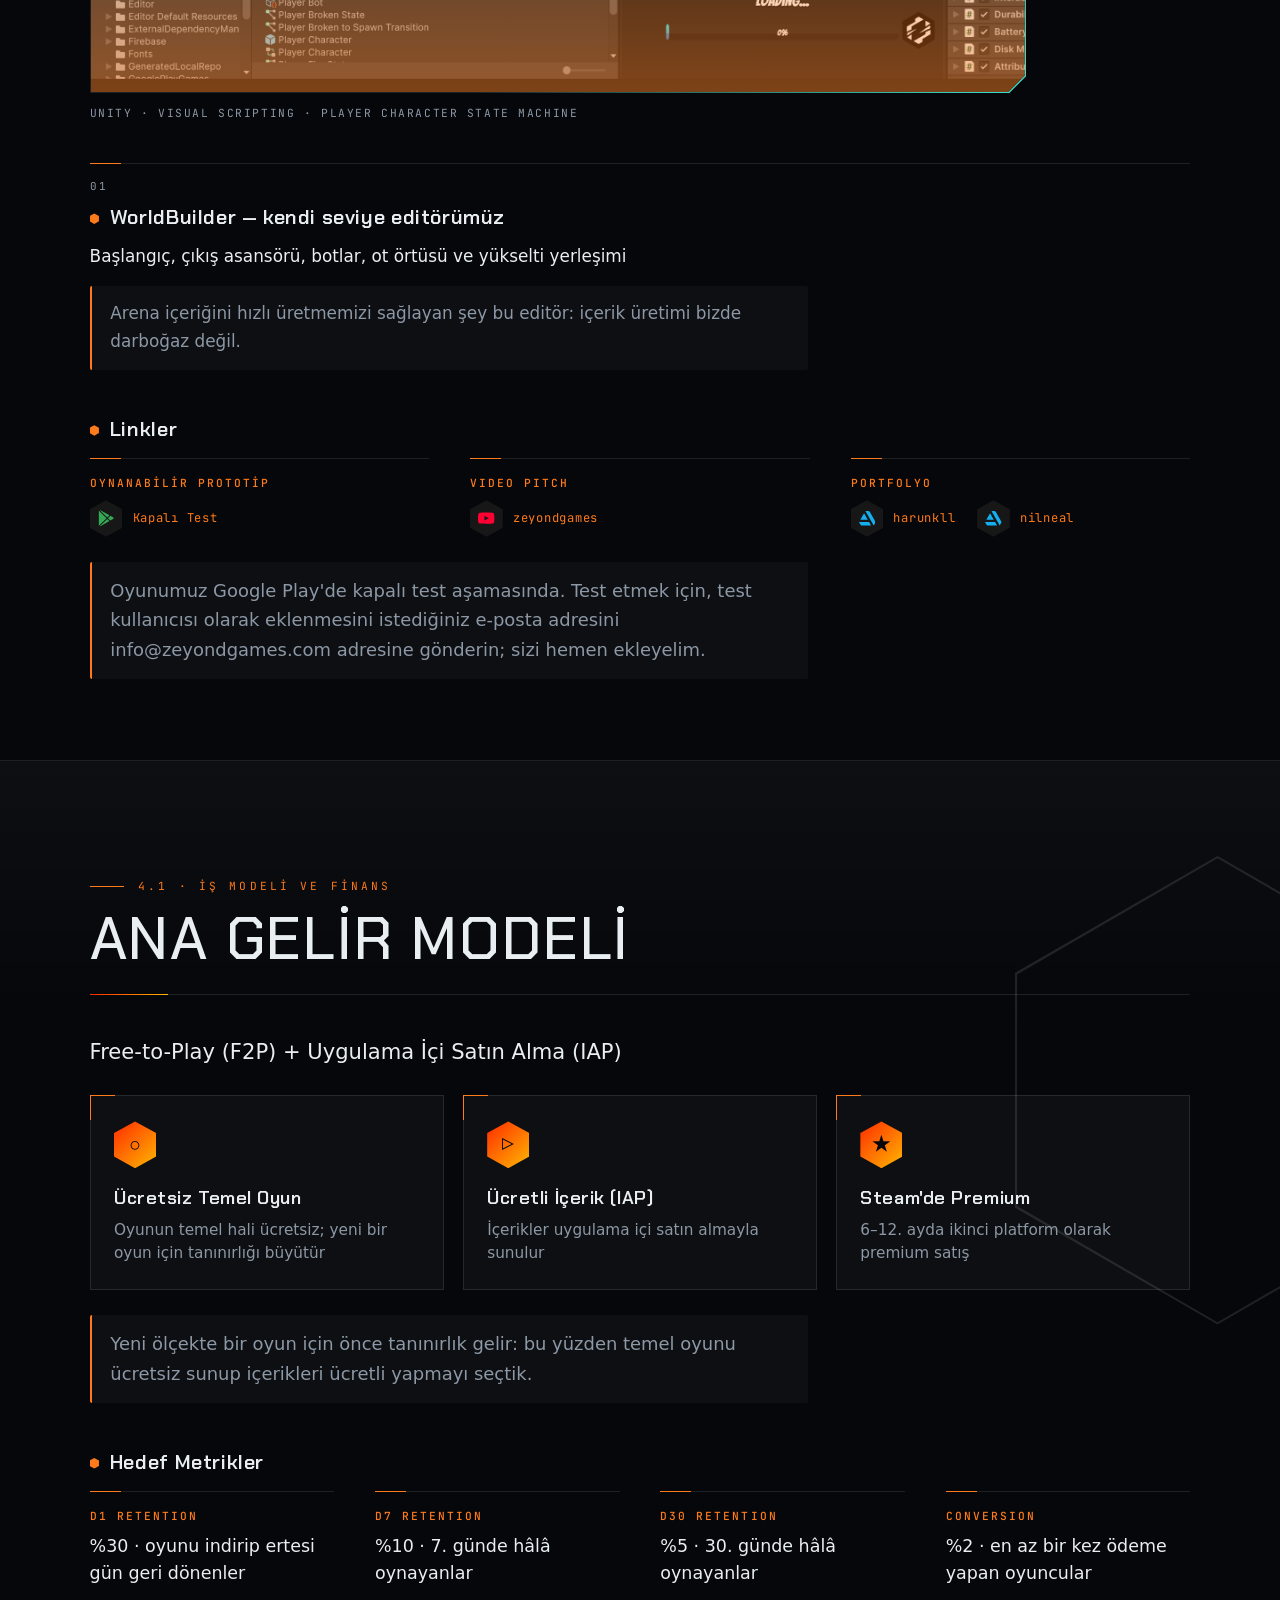
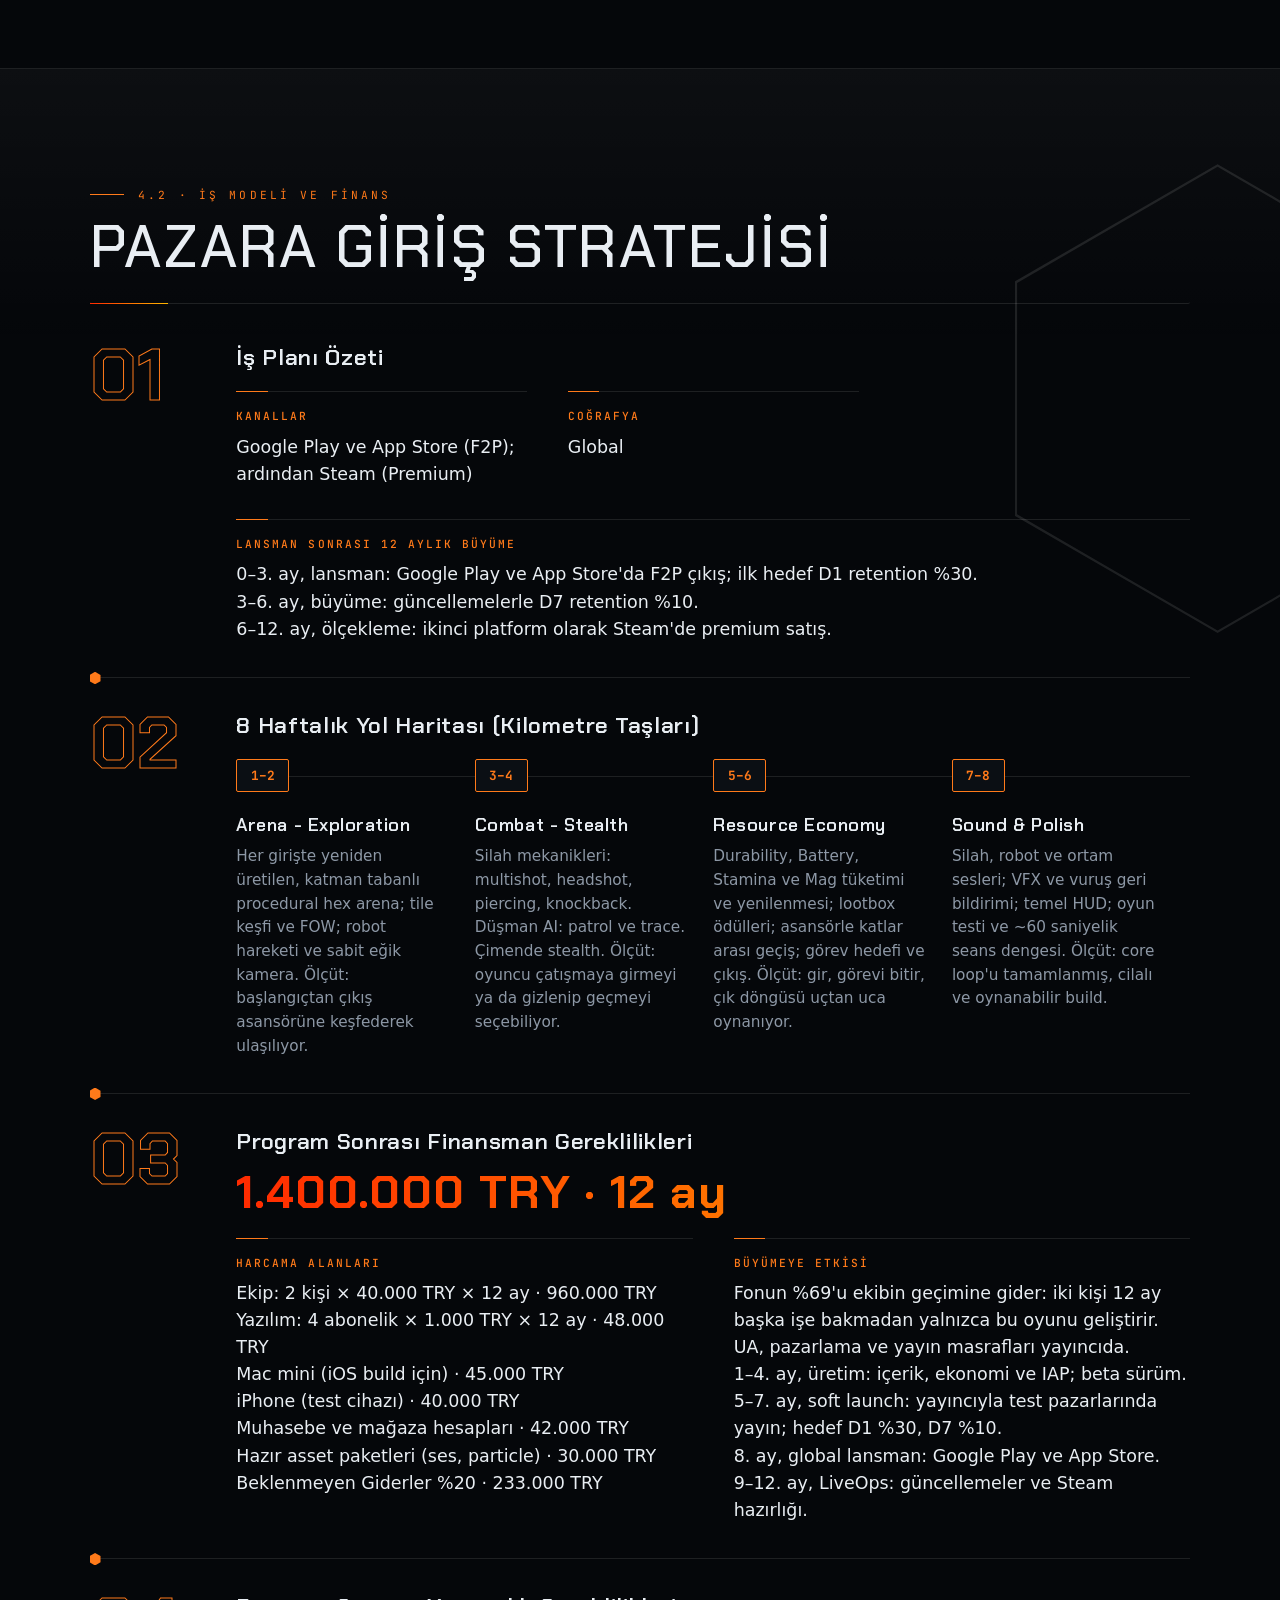
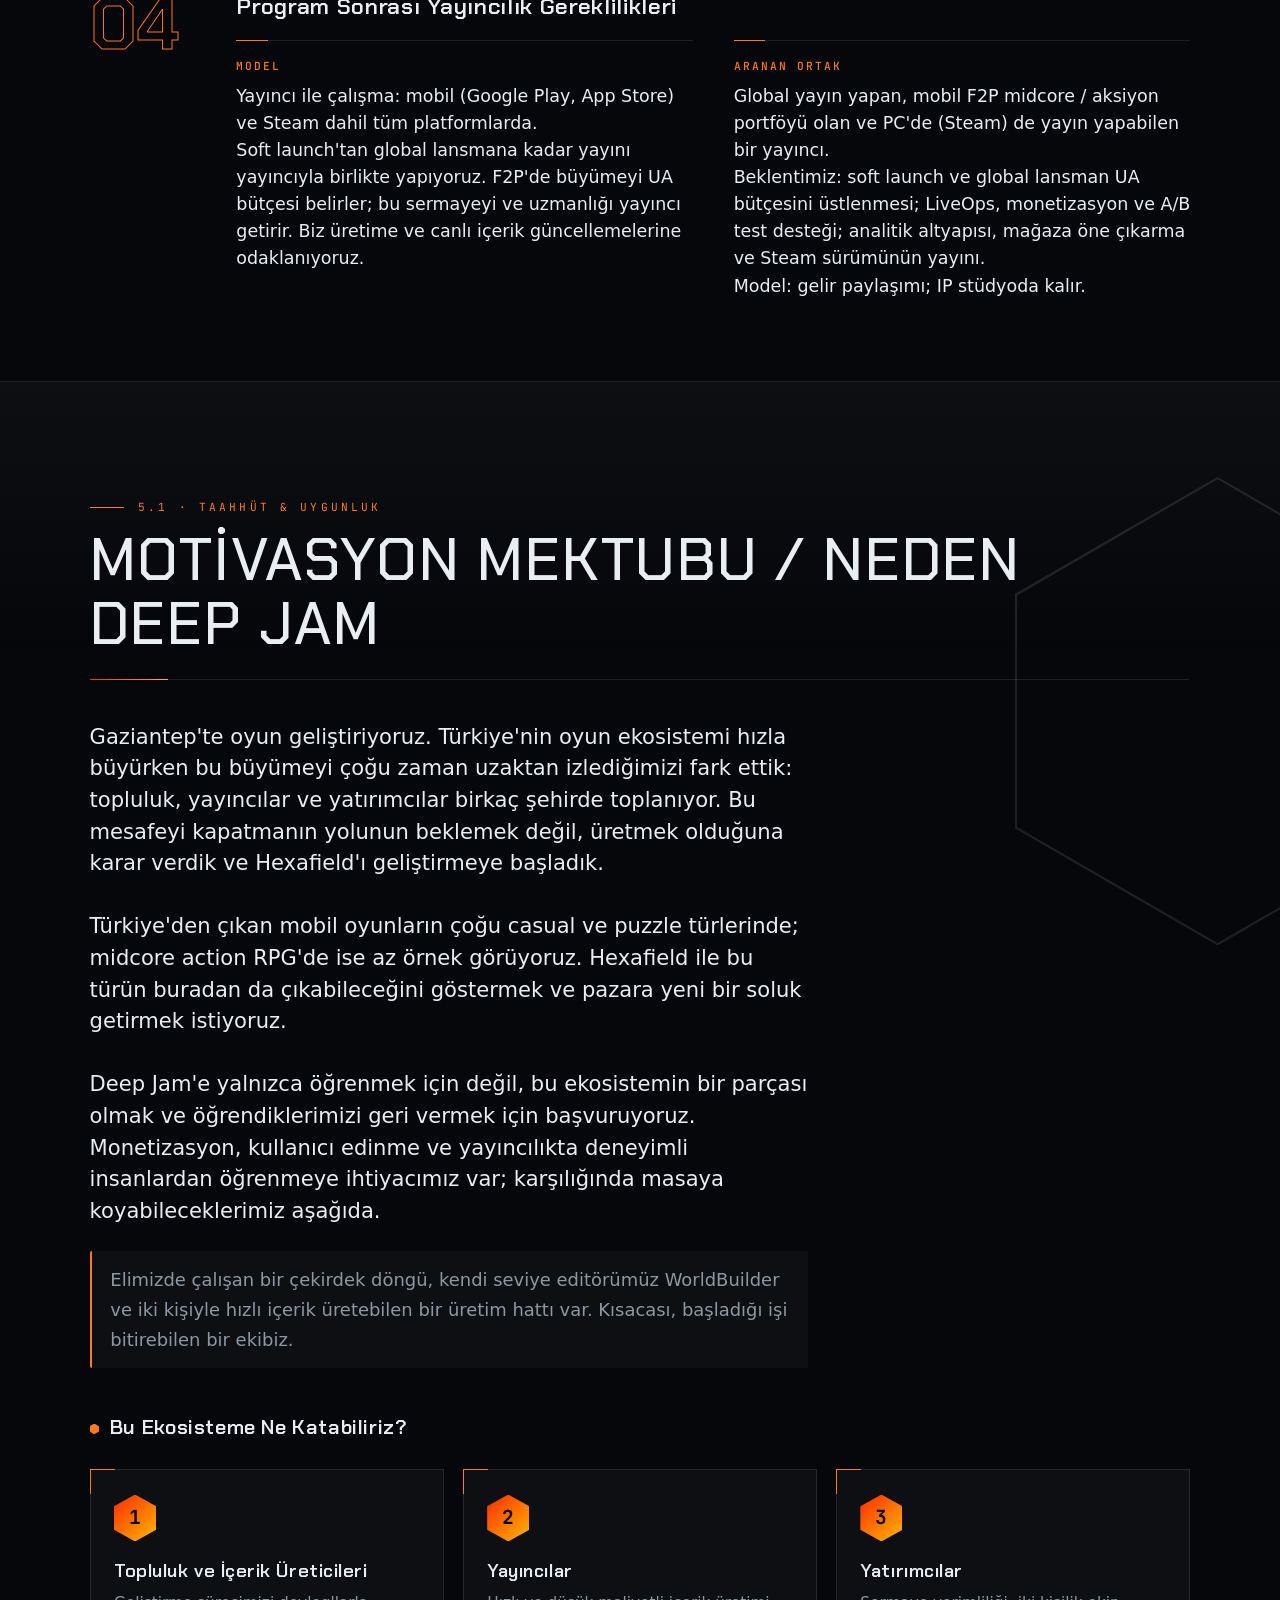
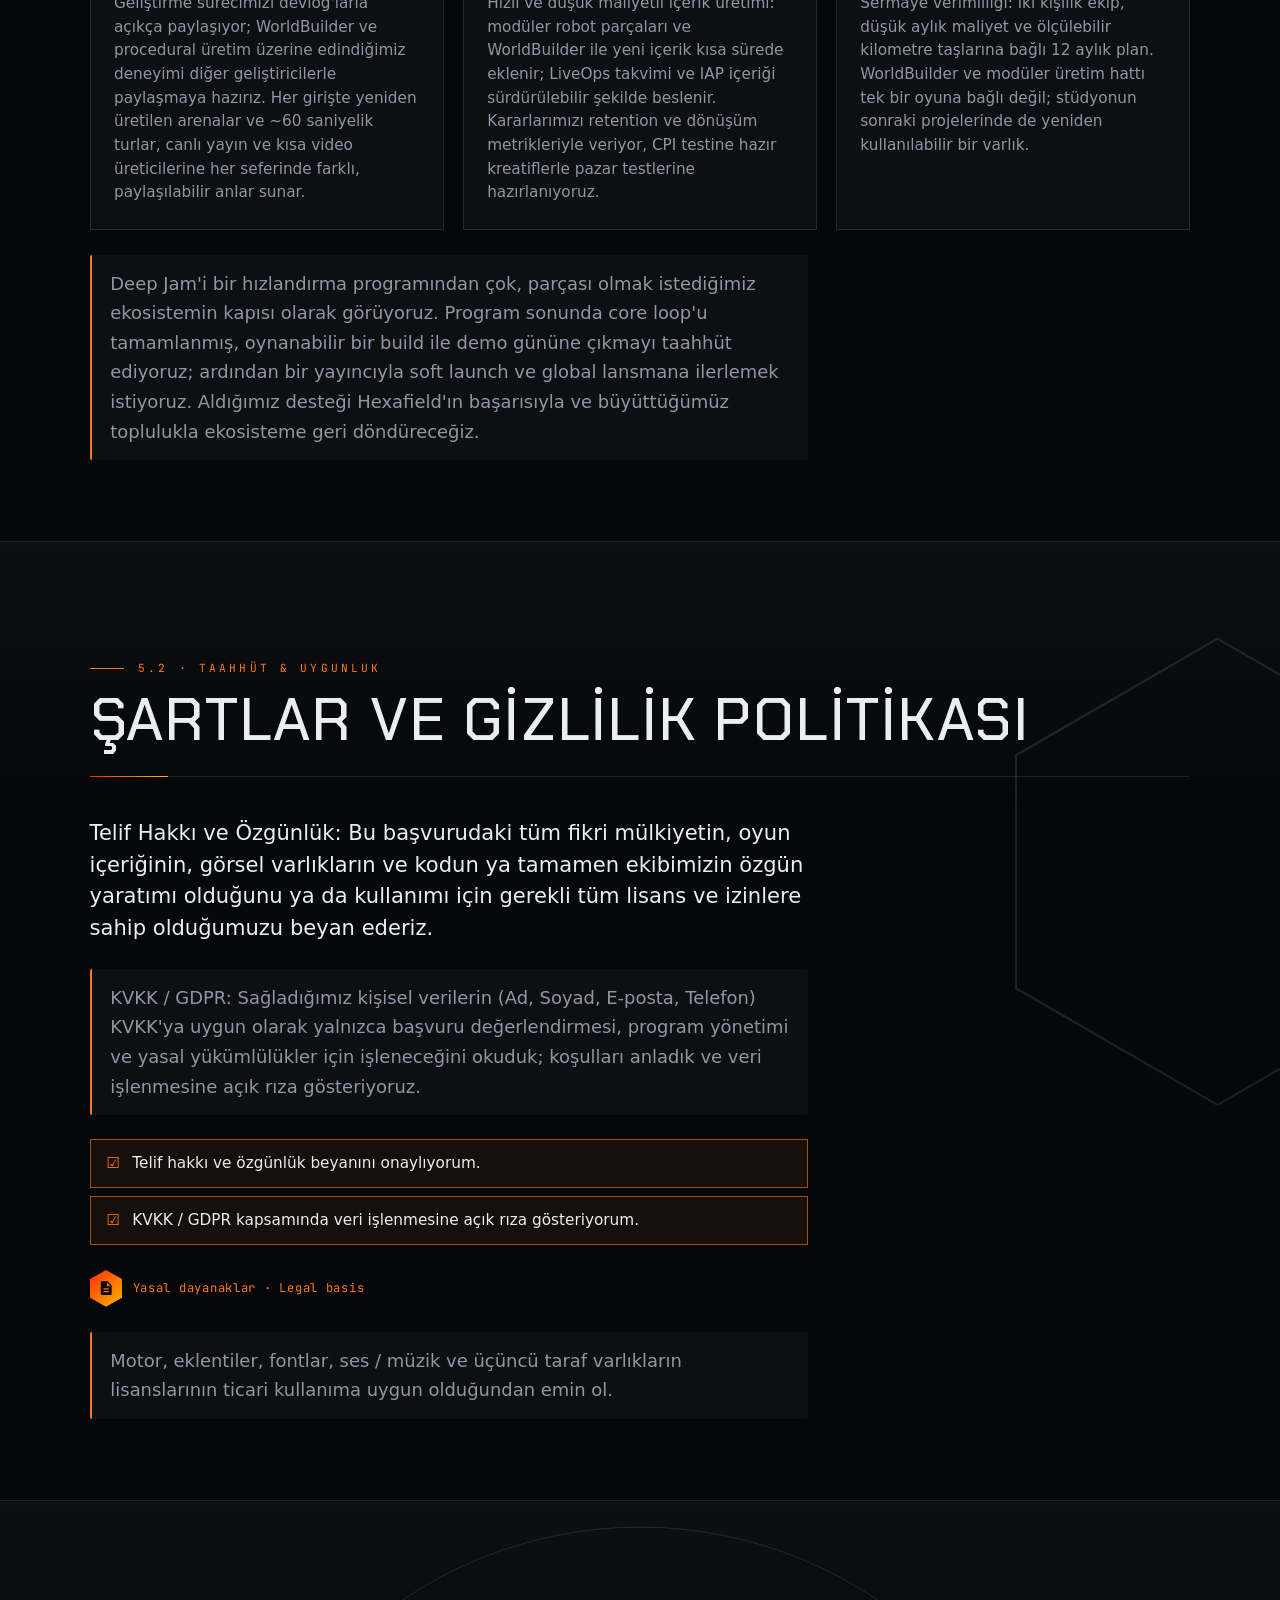
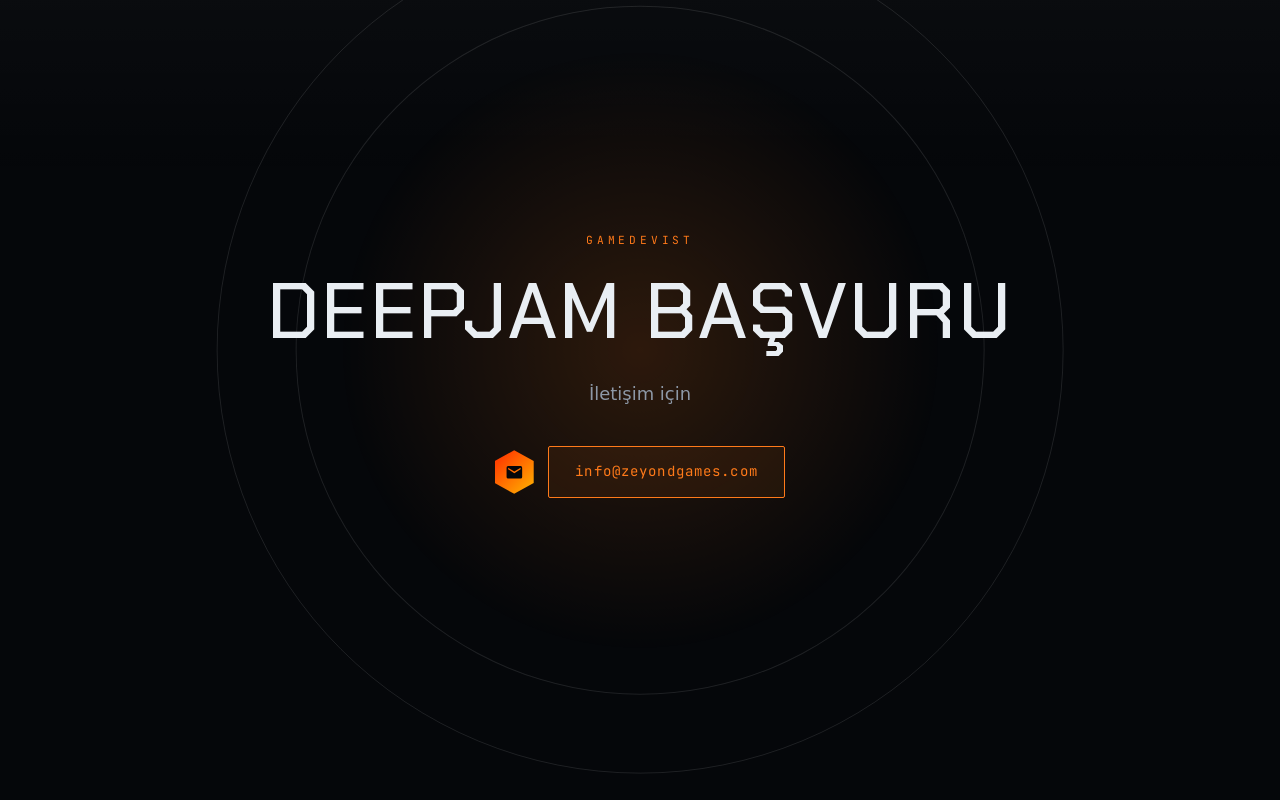
==== commit 887c567d: "Motor görseli, Class Hex Planner, Roguelite etiketi ve yeni bütçe - Motor bölümüne Unity Visual Scri" ====
--- a/index.html
+++ b/index.html
@@ -127,6 +127,7 @@
         <button class="chip on" data-tag="Mobile">Mobile</button>
         <button class="chip on" data-tag="Sci-fi">Sci-fi</button>
         <button class="chip on" data-tag="Robots">Robots</button>
+        <button class="chip on" data-tag="Roguelite">Roguelite</button>
       </div>
 
       <span class="imza field"
@@ -627,6 +628,14 @@
                  data-foto="06_2_3_Oyunun_Ozeti_ve_Hikayesi.gorseller.2">
               <img src="img/oyun/gorsel-3.jpg" alt="">
               <span class="gorsel-bos">Oyun görseli · 03</span>
+            </div>
+          </figure>
+          <!-- Class Hex Planner: sınıf attribute dağılımı aracı; görselin kendi oranında, kırpılmadan -->
+          <figure class="gorsel gorsel-genis gorsel-planlayici">
+            <div class="gorsel-foto" aria-hidden="true"
+                 data-foto="06_2_3_Oyunun_Ozeti_ve_Hikayesi.gorseller.3">
+              <img src="img/oyun/gorsel-4.jpg" alt="">
+              <span class="gorsel-bos">Oyun görseli · 04</span>
             </div>
           </figure>
         </div>
@@ -817,6 +826,16 @@
         </div>
       </dl>
 
+      <!-- Unity'de oyuncu karakterinin Visual Scripting state machine'i -->
+      <figure class="motor-gorsel">
+        <div class="gorsel gorsel-motor">
+          <div class="gorsel-foto dolu">
+            <img src="img/oyun/visual-scripting.jpg" alt="Unity Visual Scripting: oyuncu karakterinin state machine grafiği">
+          </div>
+        </div>
+        <figcaption class="motor-gorsel-not" lang="en">Unity · Visual Scripting · Player Character State Machine</figcaption>
+      </figure>
+
       <div class="bloklar">
         <div class="blok">
           <h3 class="altbaslik field"
@@ -1030,7 +1049,7 @@
             <h3 class="altbaslik field"
                 data-field="12_4_2_Pazara_Giris_Stratejisi.finansman.baslik">Program Sonrası Finansman Gereklilikleri</h3>
             <p class="tutar field"
-               data-field="12_4_2_Pazara_Giris_Stratejisi.finansman.miktar">1.165.000 TRY · 12 ay</p>
+               data-field="12_4_2_Pazara_Giris_Stratejisi.finansman.miktar">1.400.000 TRY · 12 ay</p>
             <dl class="kv">
               <div>
                 <dt class="field"
@@ -1041,13 +1060,14 @@
 Mac mini (iOS build için) · 45.000 TRY
 iPhone (test cihazı) · 40.000 TRY
 Muhasebe ve mağaza hesapları · 42.000 TRY
-Hazır asset paketleri (ses, particle) · 30.000 TRY</dd>
+Hazır asset paketleri (ses, particle) · 30.000 TRY
+Beklenmeyen Giderler %20 · 233.000 TRY</dd>
               </div>
               <div>
                 <dt class="field"
                     data-field="12_4_2_Pazara_Giris_Stratejisi.basliklar.finansman_etki">Büyümeye Etkisi</dt>
                 <dd class="field"
-                    data-field="12_4_2_Pazara_Giris_Stratejisi.finansman.etki">Fonun %82'si ekibin geçimine gider: iki kişi 12 ay başka işe bakmadan yalnızca bu oyunu geliştirir. UA, pazarlama ve yayın masrafları yayıncıda.
+                    data-field="12_4_2_Pazara_Giris_Stratejisi.finansman.etki">Fonun %69'u ekibin geçimine gider: iki kişi 12 ay başka işe bakmadan yalnızca bu oyunu geliştirir. UA, pazarlama ve yayın masrafları yayıncıda.
 1–4. ay, üretim: içerik, ekonomi ve IAP; beta sürüm.
 5–7. ay, soft launch: yayıncıyla test pazarlarında yayın; hedef D1 %30, D7 %10.
 8. ay, global lansman: Google Play ve App Store.
@@ -1225,3 +1245,4 @@
   <script src="js/main.js?v=47"></script>
 </body>
 </html>
+
--- a/style.css
+++ b/style.css
@@ -1157,6 +1157,20 @@
   clip-path: var(--kesik);
 }
 .gorsel-genis { grid-column: 1 / -1; aspect-ratio: 16 / 10; }
+/* Class Hex Planner ekran görüntüsü neredeyse kare; kendi oranında, kırpılmadan */
+.gorsel-planlayici { aspect-ratio: 1342 / 1240; }
+
+/* Motor bölümü: Visual Scripting state machine ekran görüntüsü */
+.motor-gorsel { margin: 2.2rem 0 2.6rem; }
+.gorsel-motor { aspect-ratio: 2100 / 1489; max-width: 60rem; }
+.motor-gorsel-not {
+  margin-top: .7rem;
+  font-family: var(--mono);
+  font-size: .72rem;
+  letter-spacing: .14em;
+  text-transform: uppercase;
+  color: var(--muted);
+}
 
 .gorsel-foto {
   position: absolute;
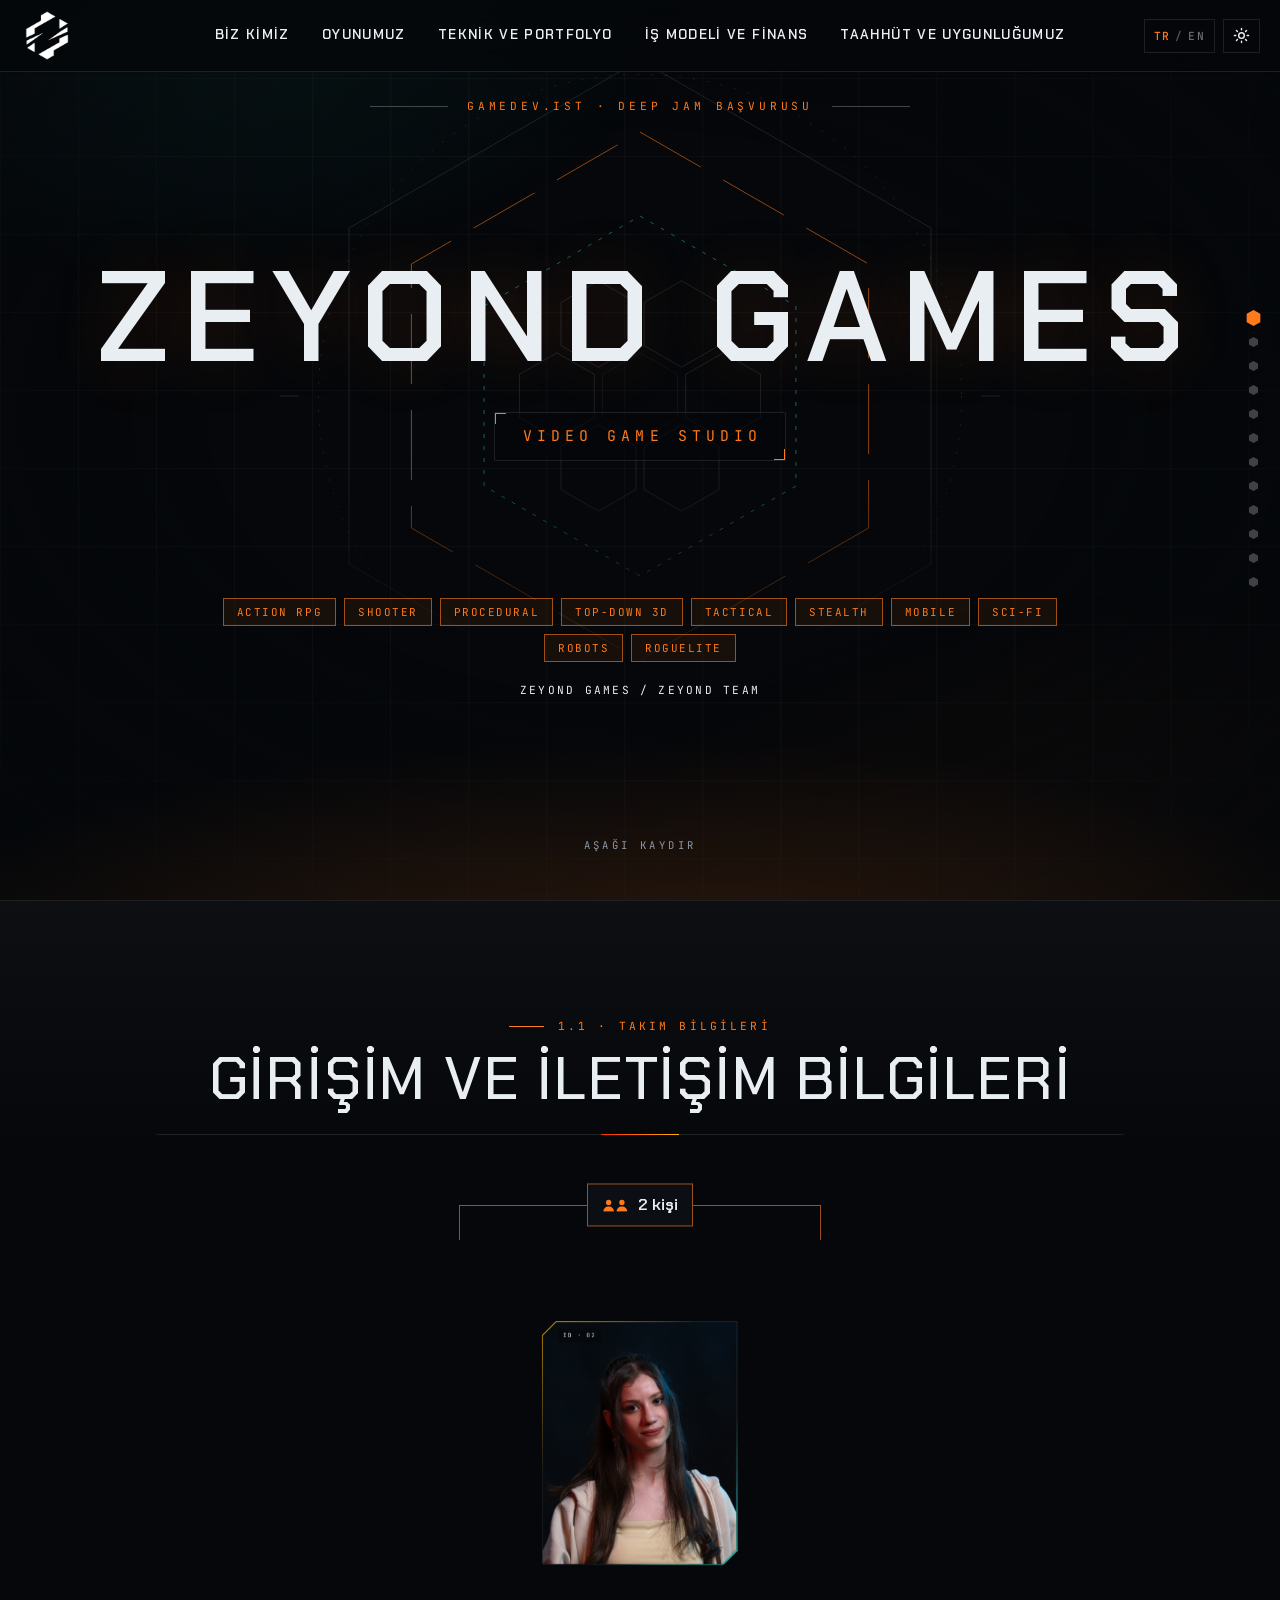
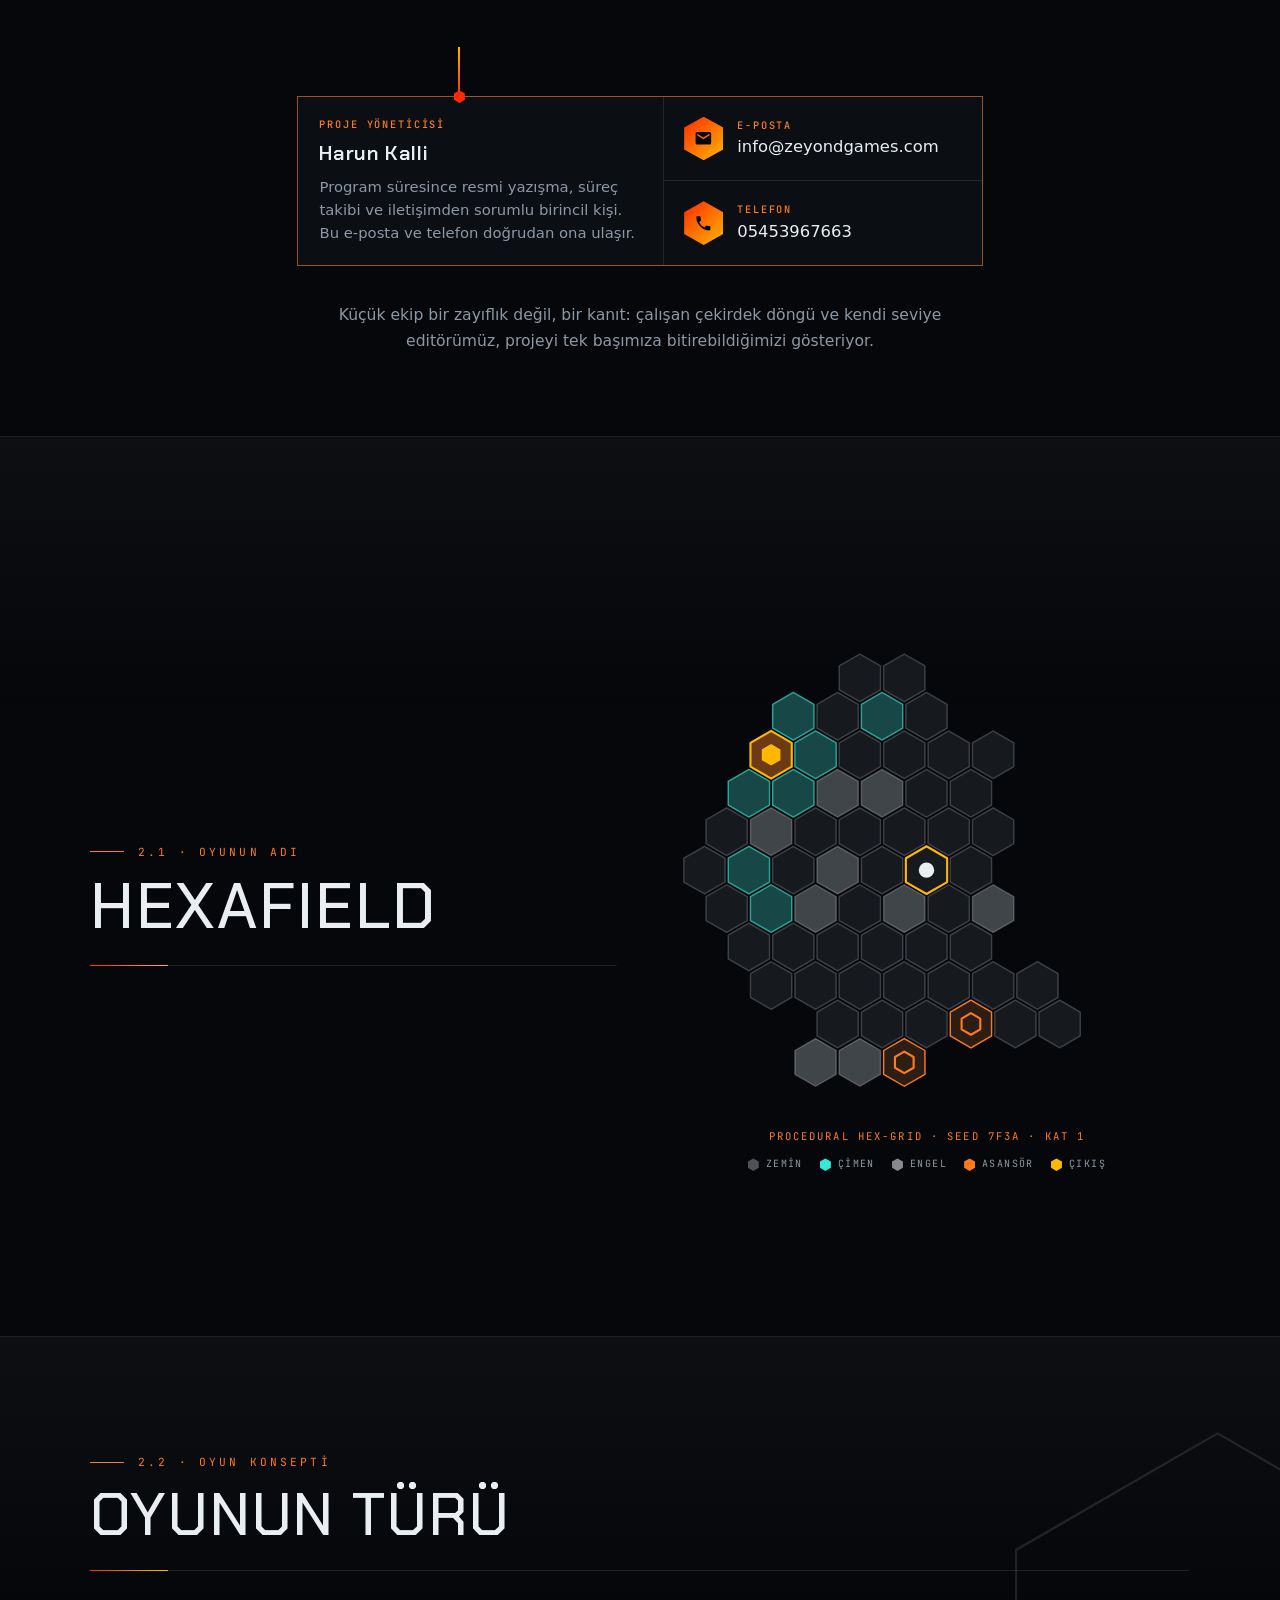
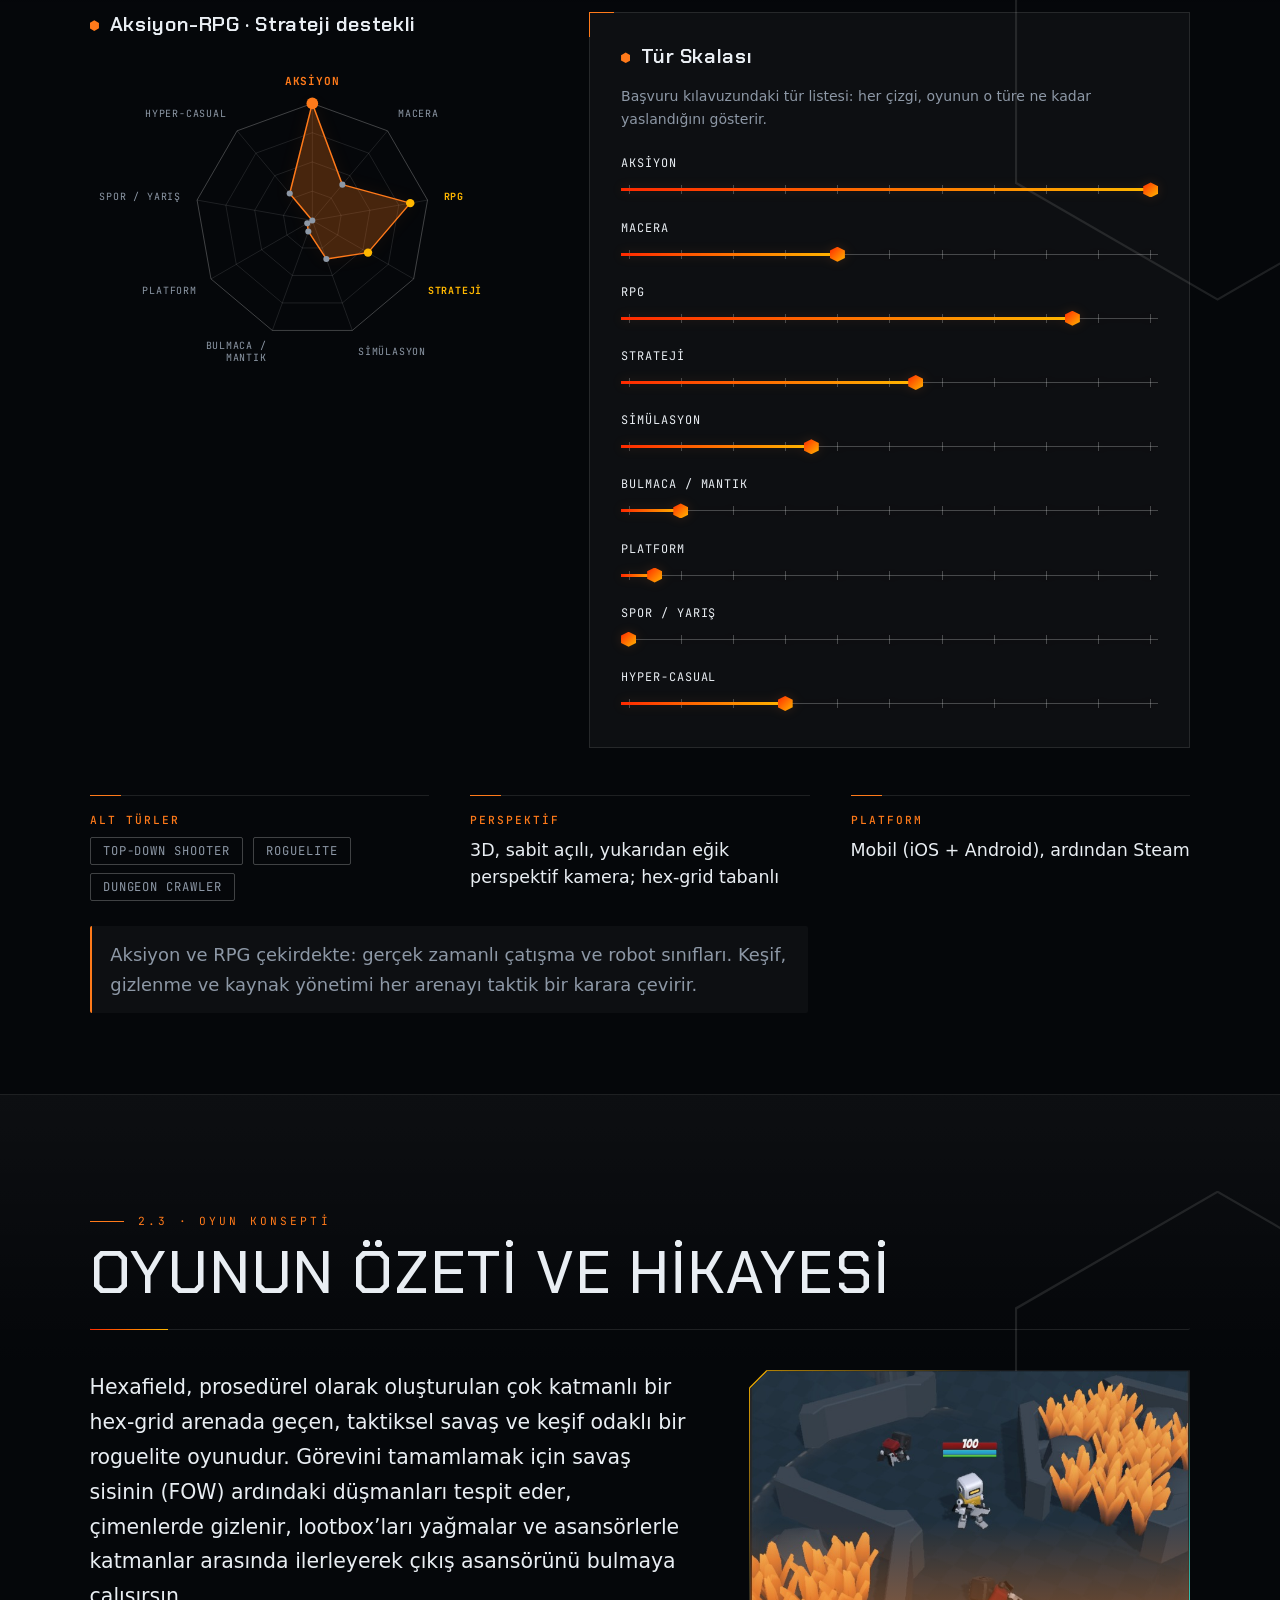
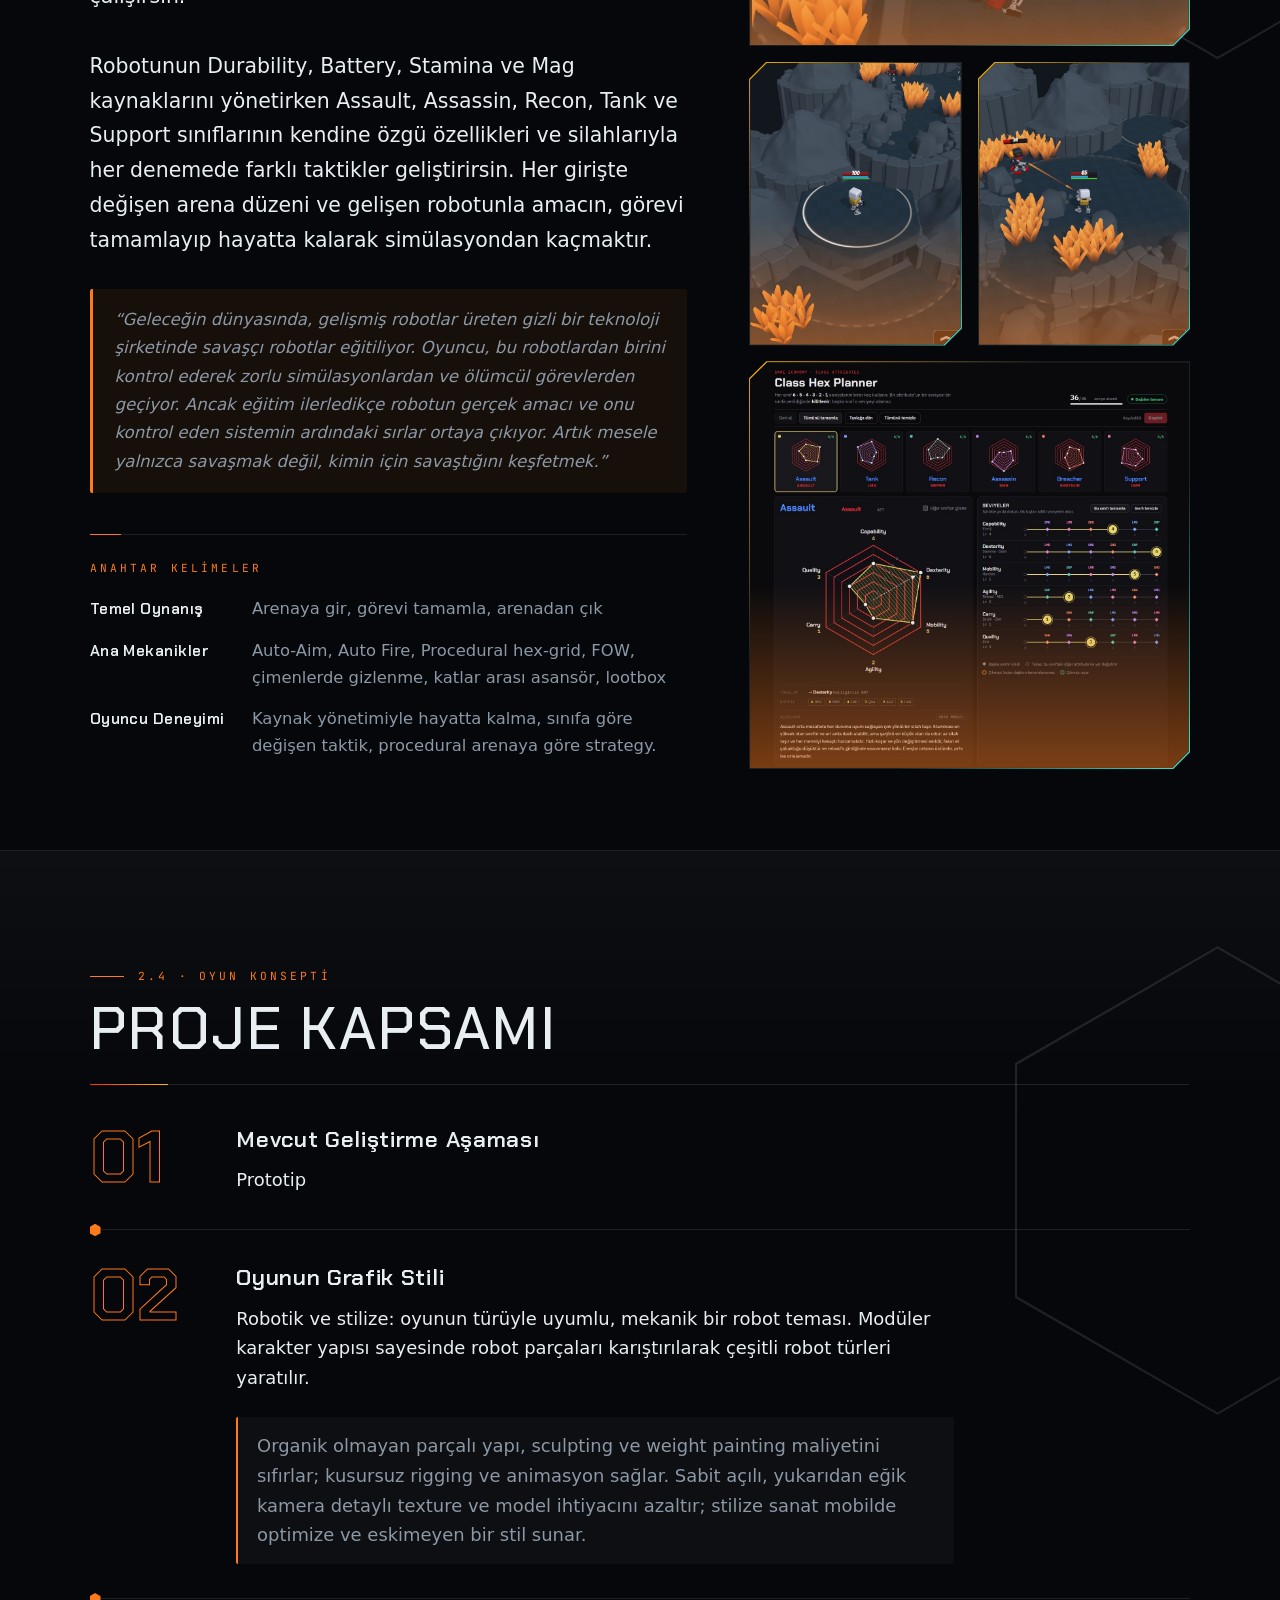
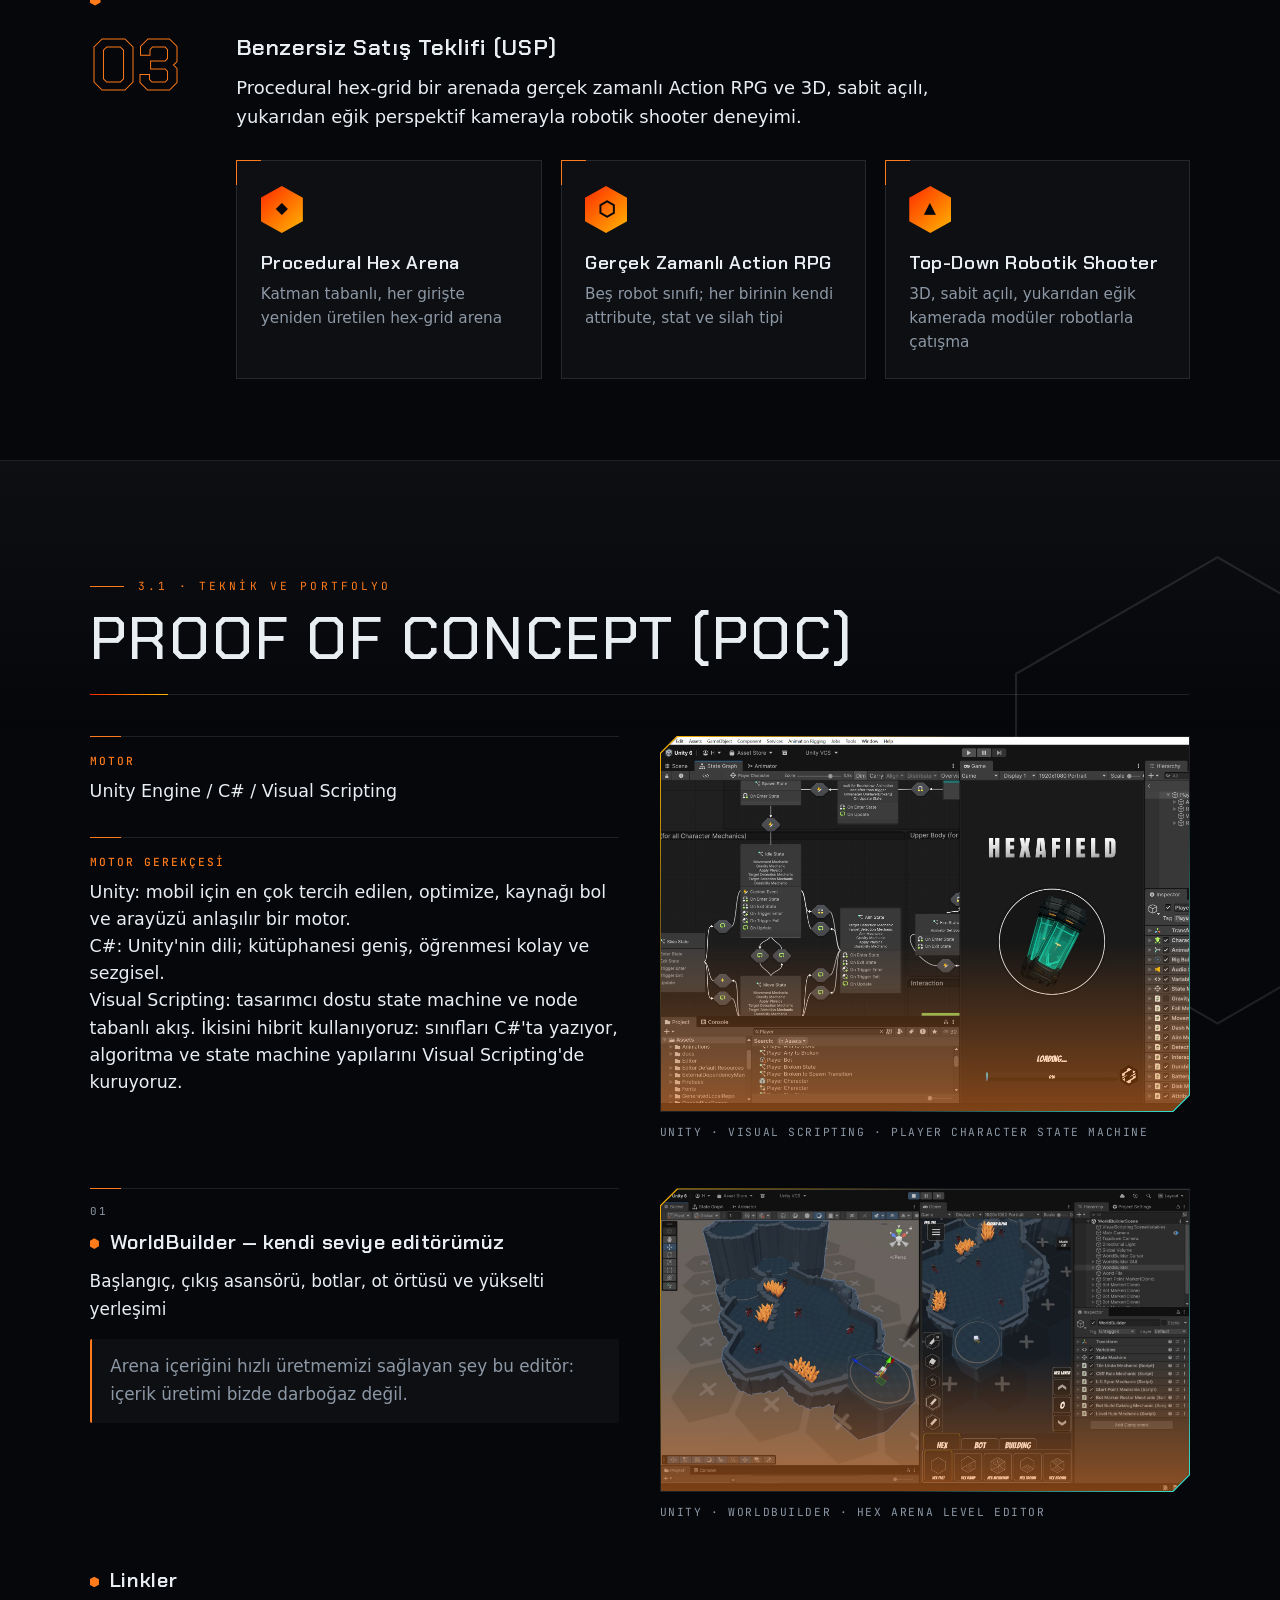
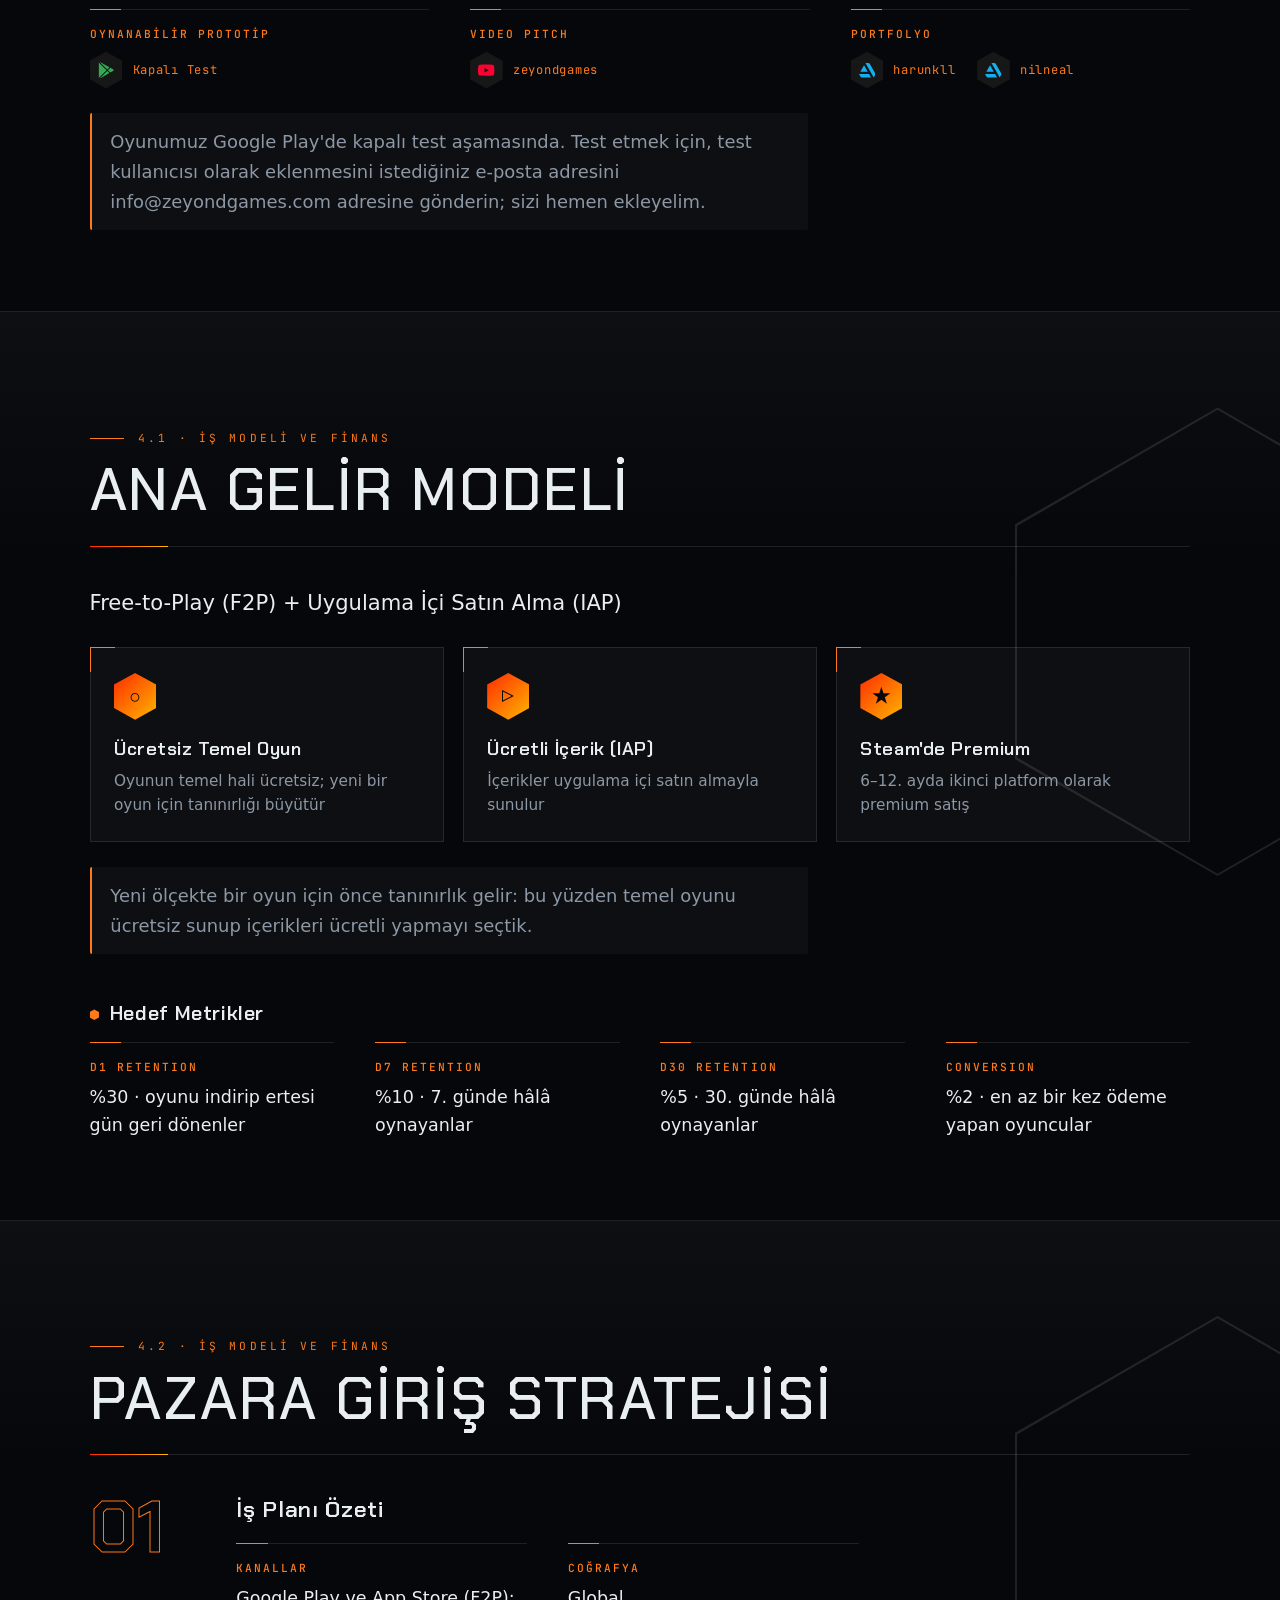
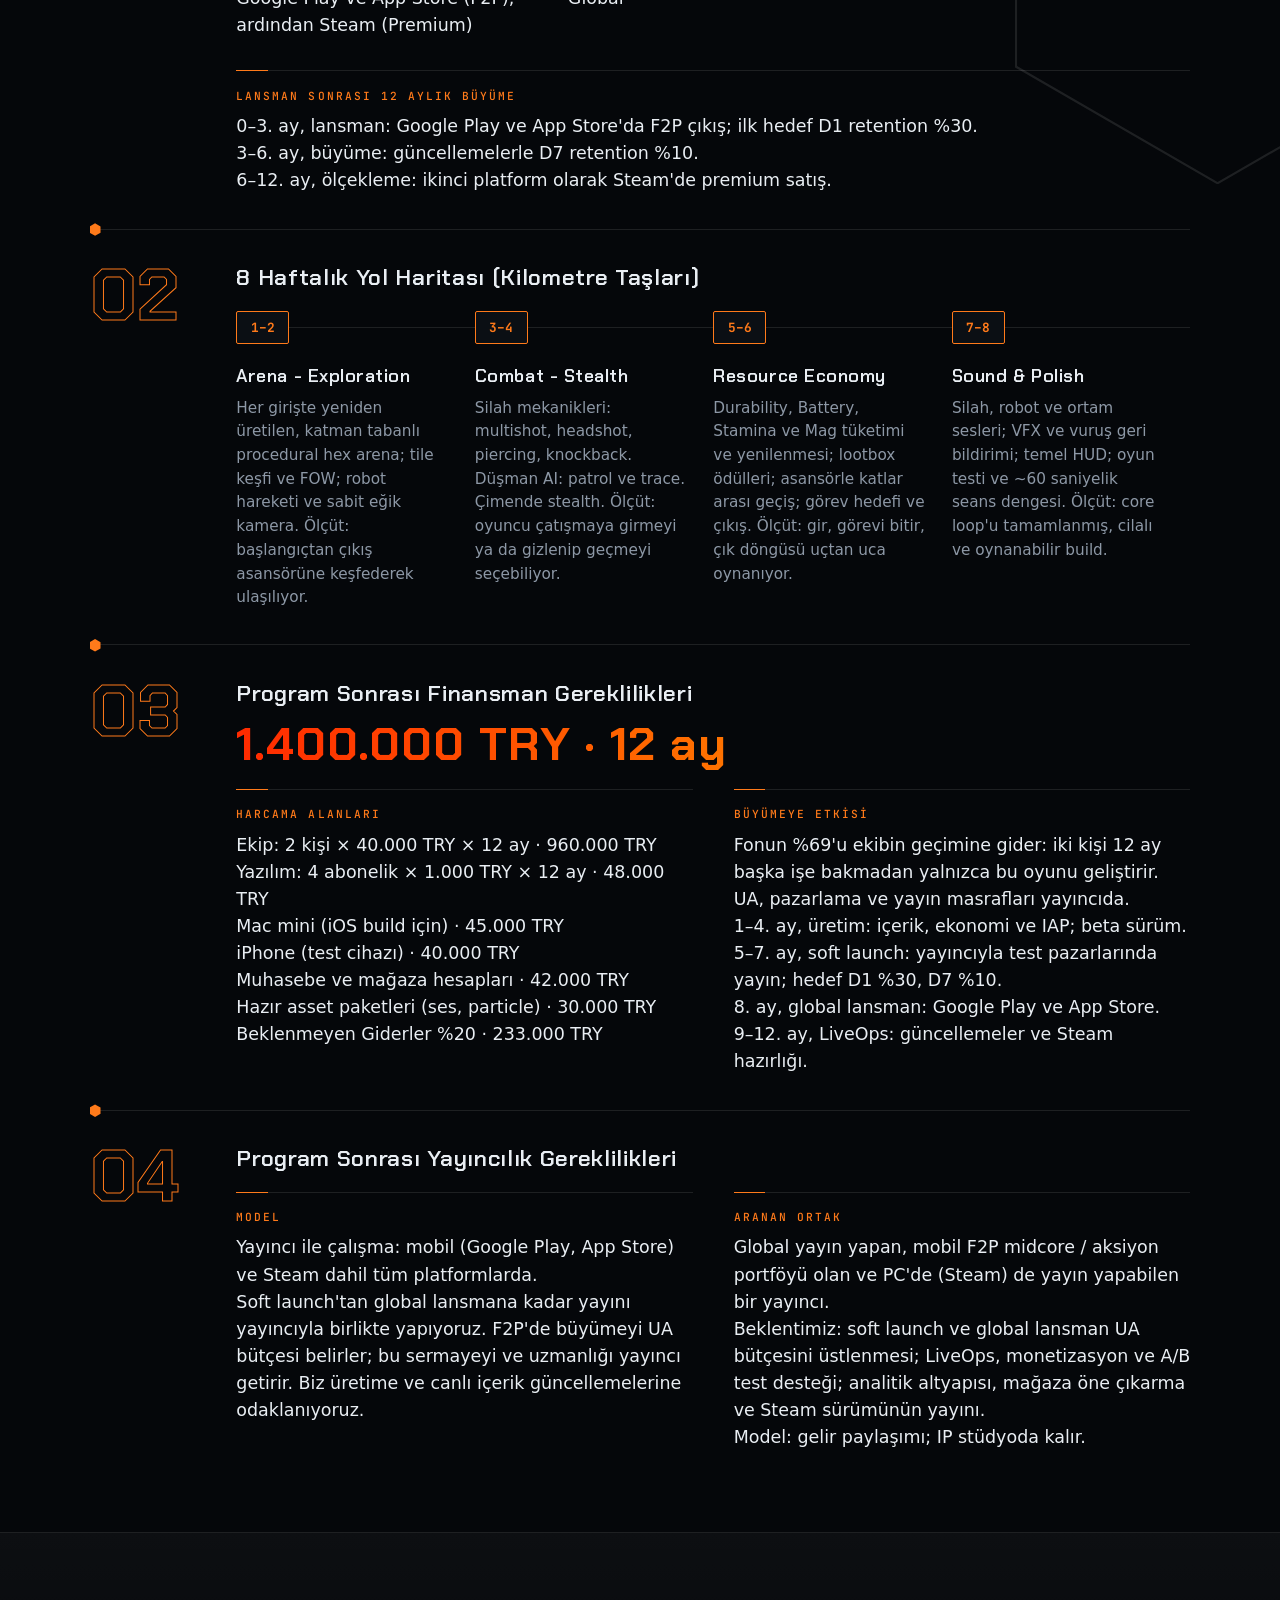
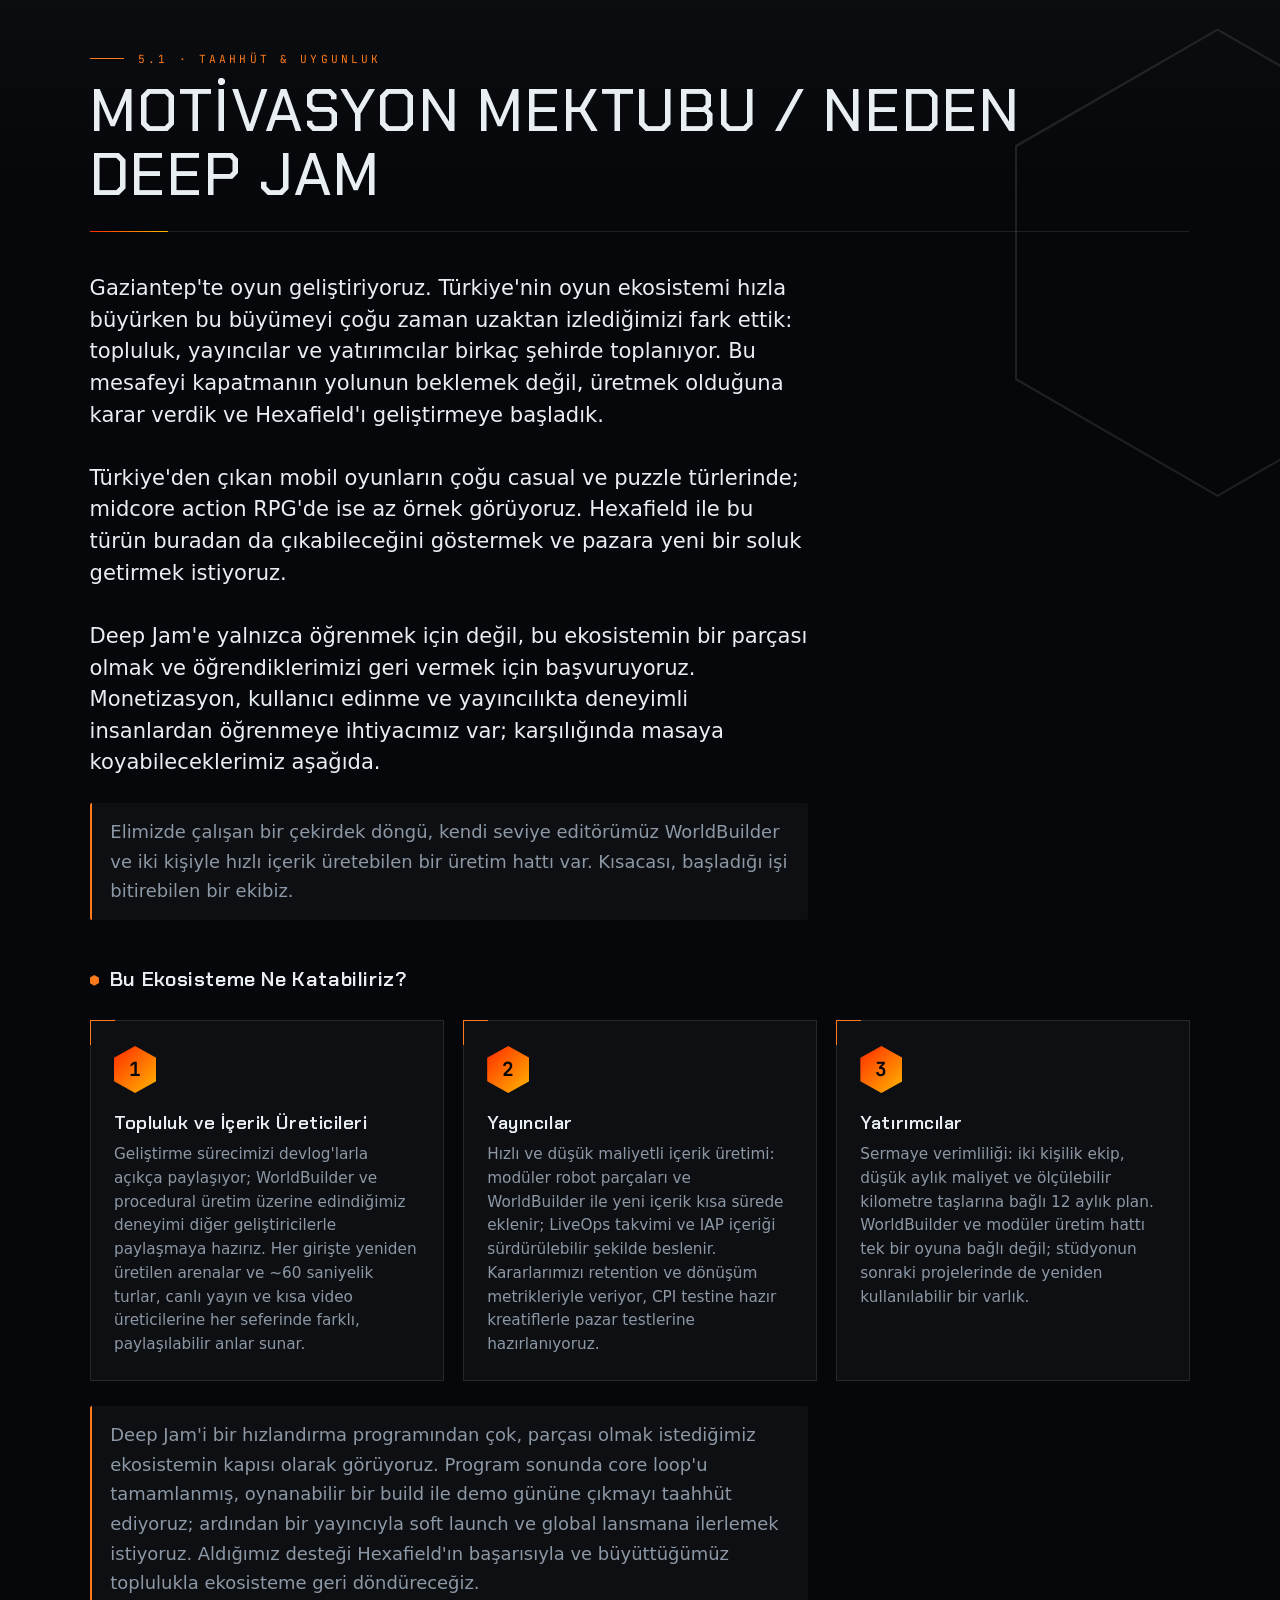
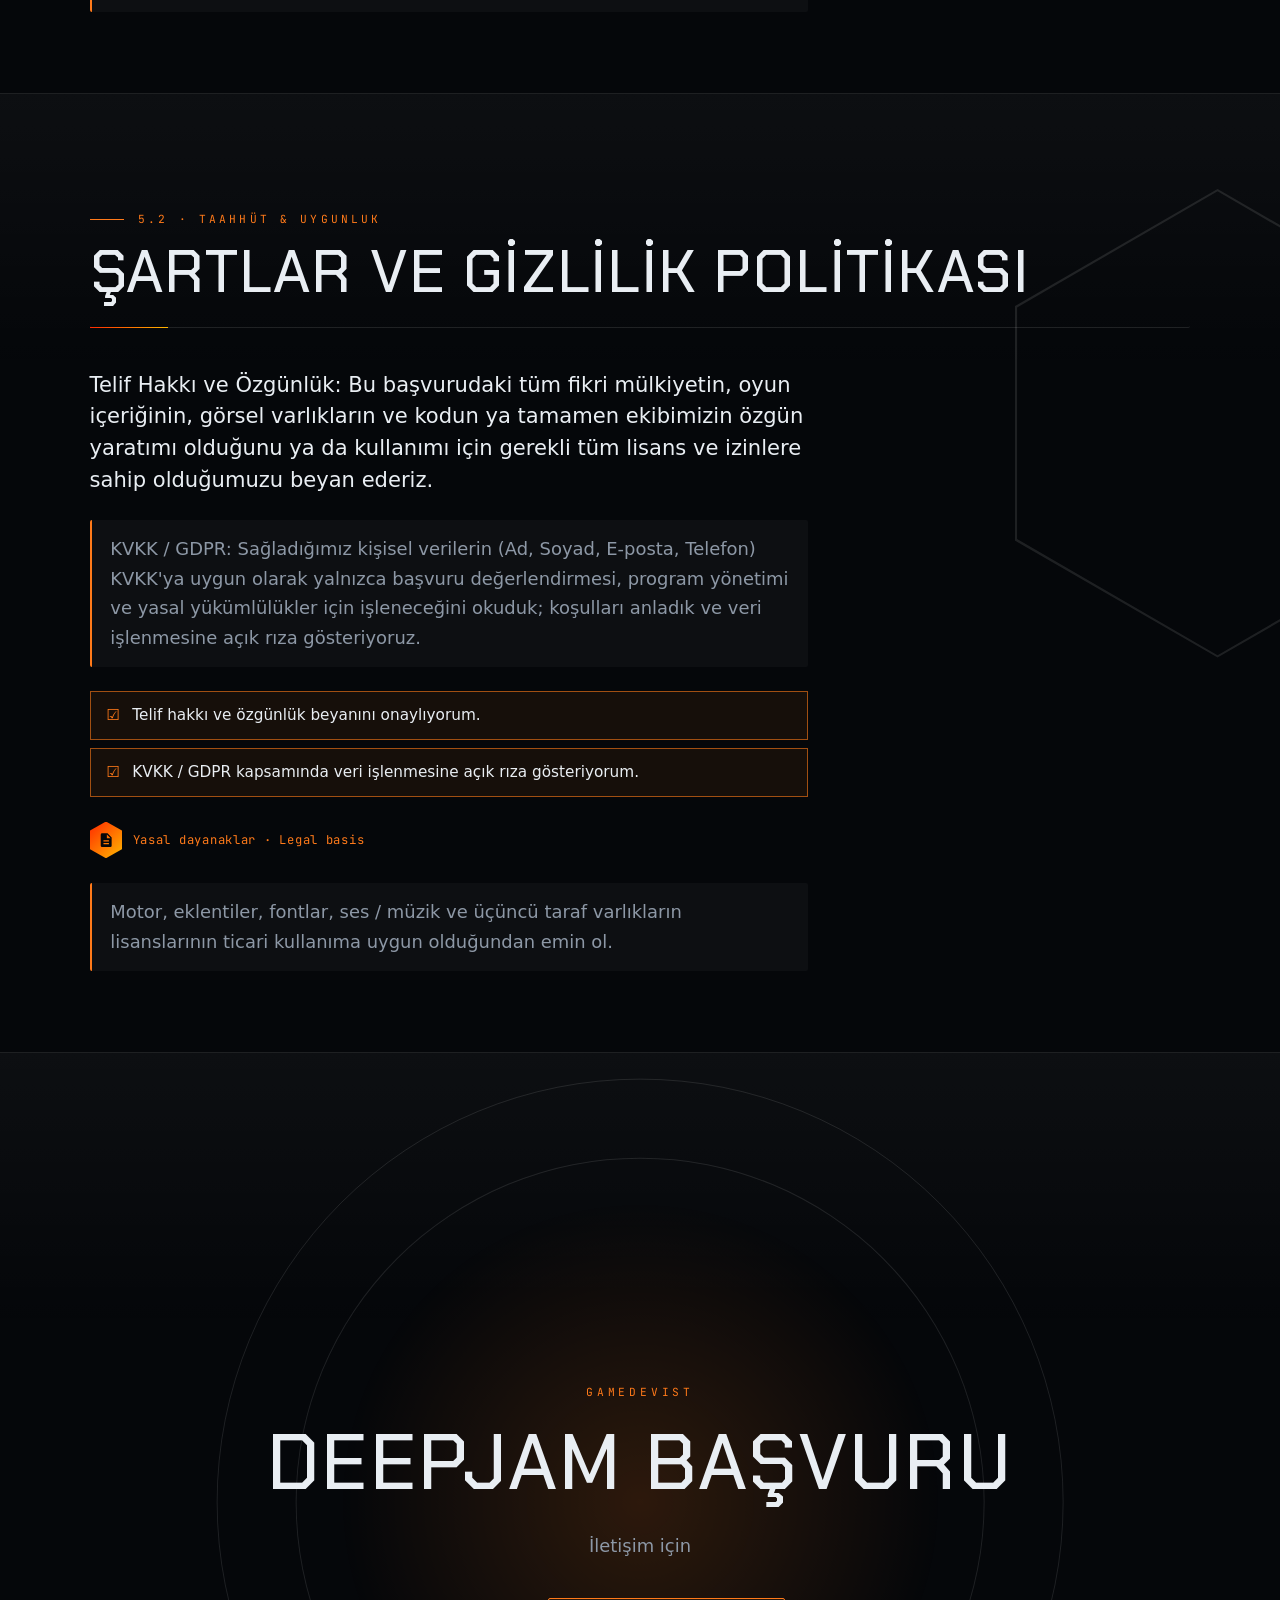
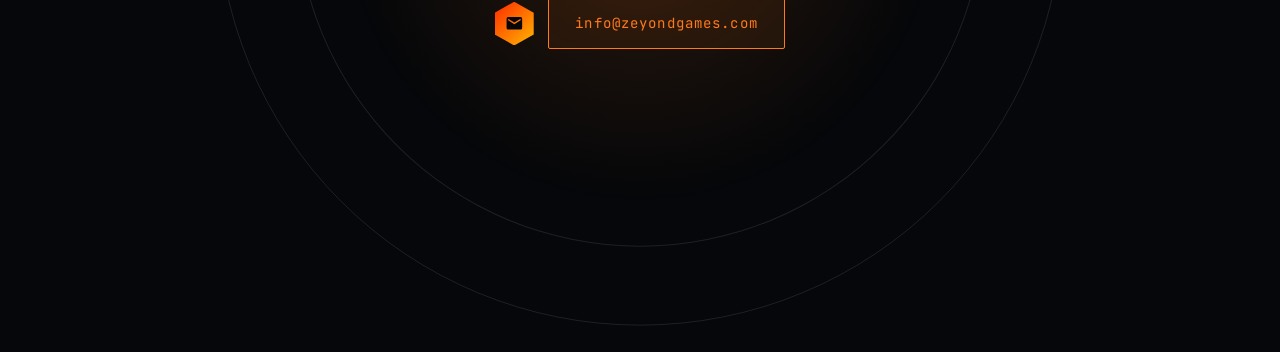
==== commit c2a3edbb: "PoC: metin solda, görseller sağda; WorldBuilder görseli - Motor / Motor Gerekçesi solda, Visual Scri" ====
--- a/index.html
+++ b/index.html
@@ -809,7 +809,10 @@
           data-field="09_3_1_Proof_of_Concept.baslik">Proof of Concept (PoC)</h2>
 
       <!-- Geliştirme aşaması ve grafik stili 07'de (Proje Kapsamı) gösterilir -->
-      <dl class="kv">
+      <!-- Her satırda solda metin, sağda o metinle ilgili ekran görüntüsü;
+           dar ekranda alt alta iner -->
+      <div class="metin-gorsel">
+      <dl class="kv kv-tek">
         <div>
           <dt class="field"
               data-field="09_3_1_Proof_of_Concept.basliklar.motor_ad">Motor</dt>
@@ -835,7 +838,9 @@
         </div>
         <figcaption class="motor-gorsel-not" lang="en">Unity · Visual Scripting · Player Character State Machine</figcaption>
       </figure>
-
+      </div>
+
+      <div class="metin-gorsel">
       <div class="bloklar">
         <div class="blok">
           <h3 class="altbaslik field"
@@ -845,6 +850,17 @@
           <div class="field note"
                data-field="09_3_1_Proof_of_Concept.worldBuilder.not">Arena içeriğini hızlı üretmemizi sağlayan şey bu editör: içerik üretimi bizde darboğaz değil.</div>
         </div>
+      </div>
+
+      <!-- WorldBuilder: Unity'de arena düzenleme modu -->
+      <figure class="motor-gorsel">
+        <div class="gorsel gorsel-worldbuilder">
+          <div class="gorsel-foto dolu">
+            <img src="img/oyun/worldbuilder.jpg" alt="WorldBuilder: Unity'de hex arena düzenleme modu">
+          </div>
+        </div>
+        <figcaption class="motor-gorsel-not" lang="en">Unity · WorldBuilder · Hex Arena Level Editor</figcaption>
+      </figure>
       </div>
 
       <h3 class="altbaslik field"
--- a/style.css
+++ b/style.css
@@ -1160,9 +1160,23 @@
 /* Class Hex Planner ekran görüntüsü neredeyse kare; kendi oranında, kırpılmadan */
 .gorsel-planlayici { aspect-ratio: 1342 / 1240; }
 
-/* Motor bölümü: Visual Scripting state machine ekran görüntüsü */
-.motor-gorsel { margin: 2.2rem 0 2.6rem; }
-.gorsel-motor { aspect-ratio: 2100 / 1489; max-width: 60rem; }
+/* PoC bölümü: solda metin, sağda ilgili ekran görüntüsü (Visual Scripting,
+   WorldBuilder). Görseller oranını korur ve slotuna sığar. */
+.metin-gorsel {
+  display: grid;
+  grid-template-columns: minmax(0, 1fr) minmax(0, 34rem);
+  gap: 2.6rem;
+  align-items: start;
+}
+.metin-gorsel + .metin-gorsel { margin-top: 3rem; }
+.metin-gorsel .kv-tek { grid-template-columns: 1fr; }
+.motor-gorsel { margin: 0; }
+.gorsel-motor { aspect-ratio: 2100 / 1489; width: 100%; }
+.gorsel-worldbuilder { aspect-ratio: 1800 / 1030; width: 100%; }
+.motor-gorsel .gorsel-foto img { object-fit: contain; }
+@media (max-width: 899px) {
+  .metin-gorsel { grid-template-columns: 1fr; gap: 1.6rem; }
+}
 .motor-gorsel-not {
   margin-top: .7rem;
   font-family: var(--mono);
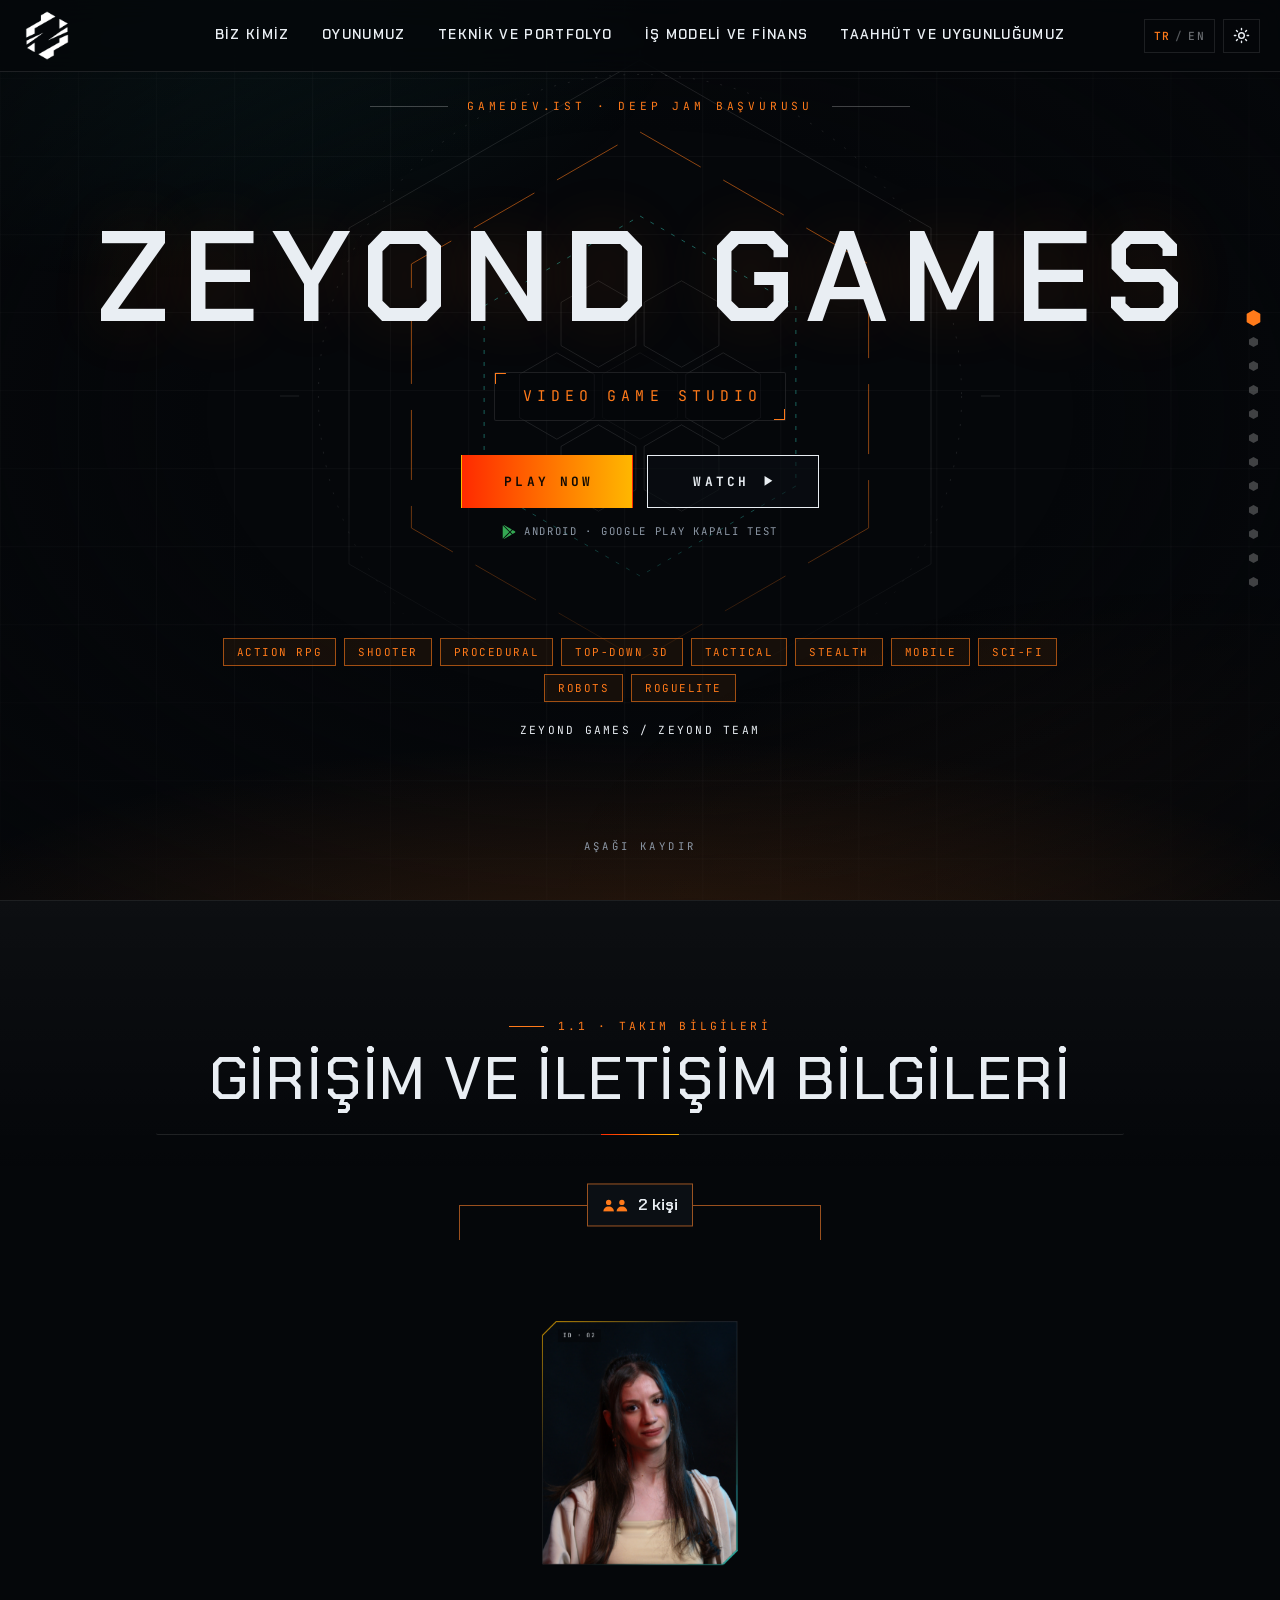
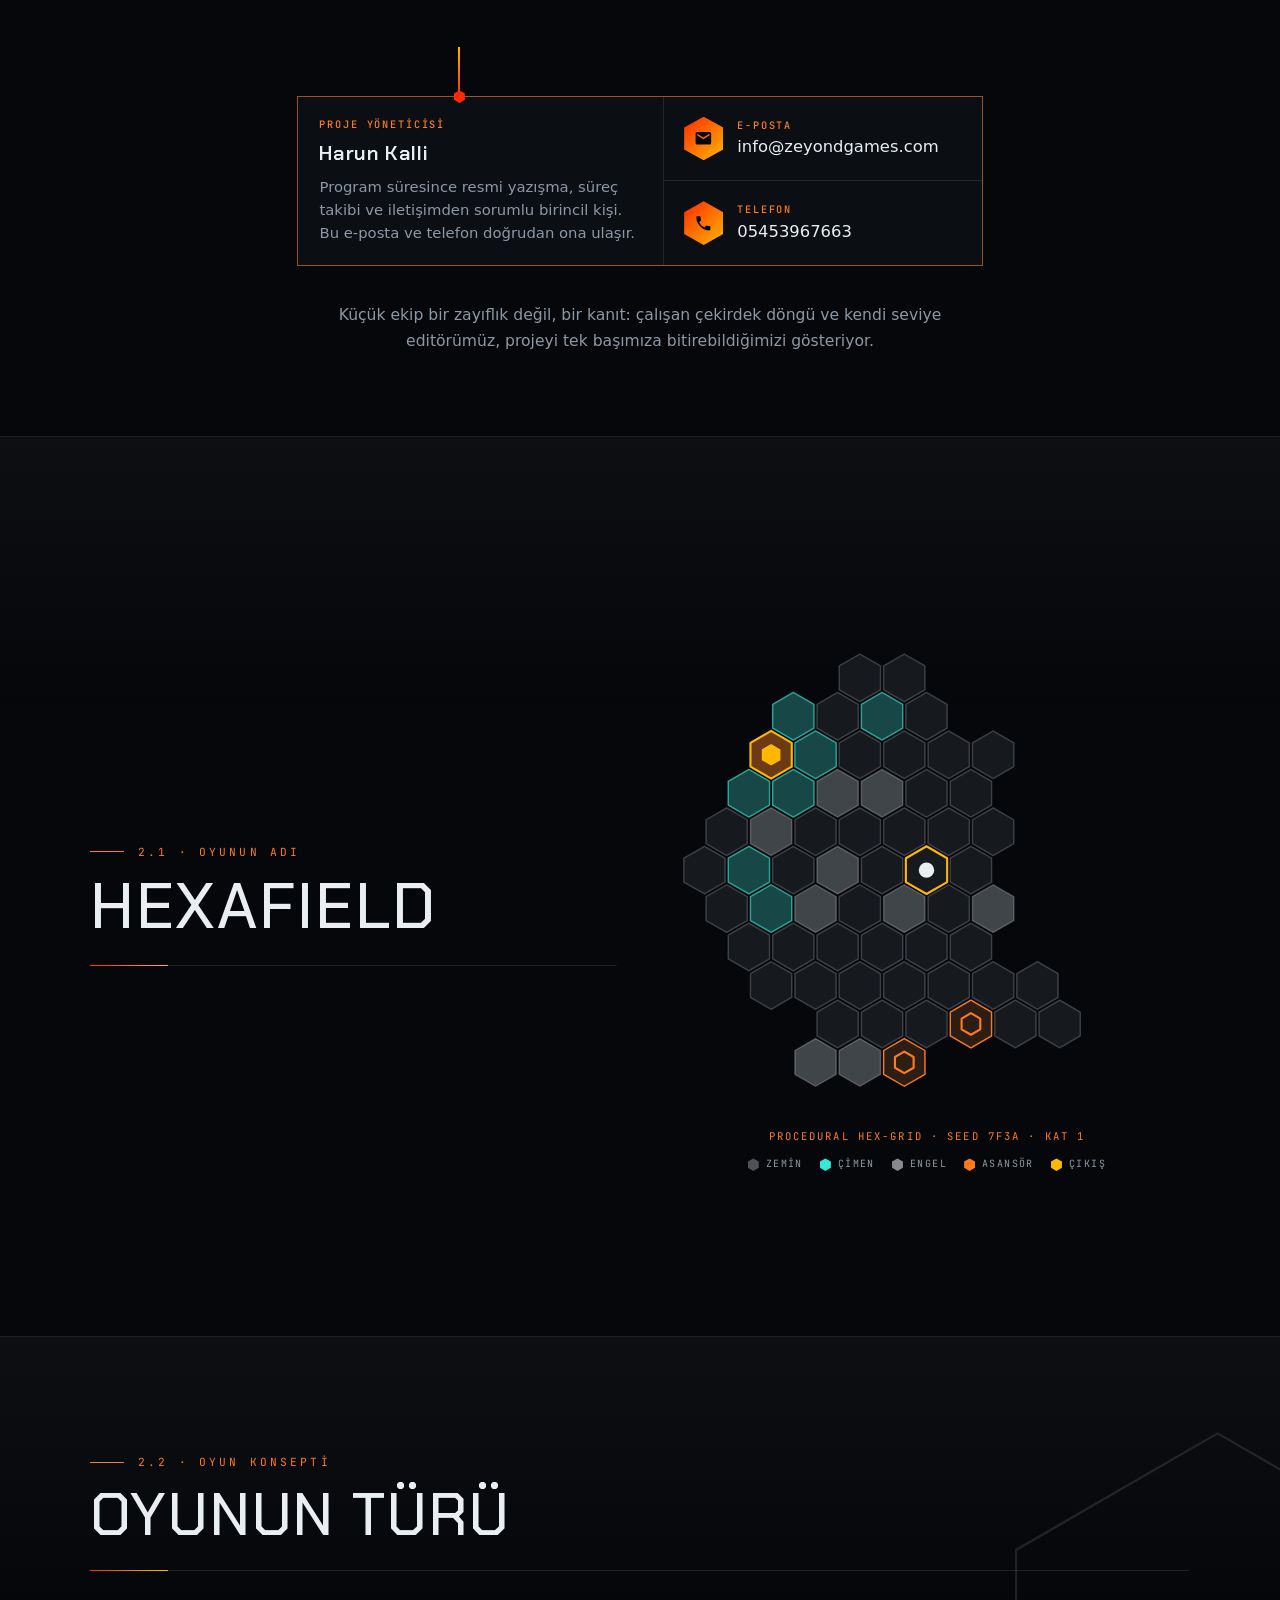
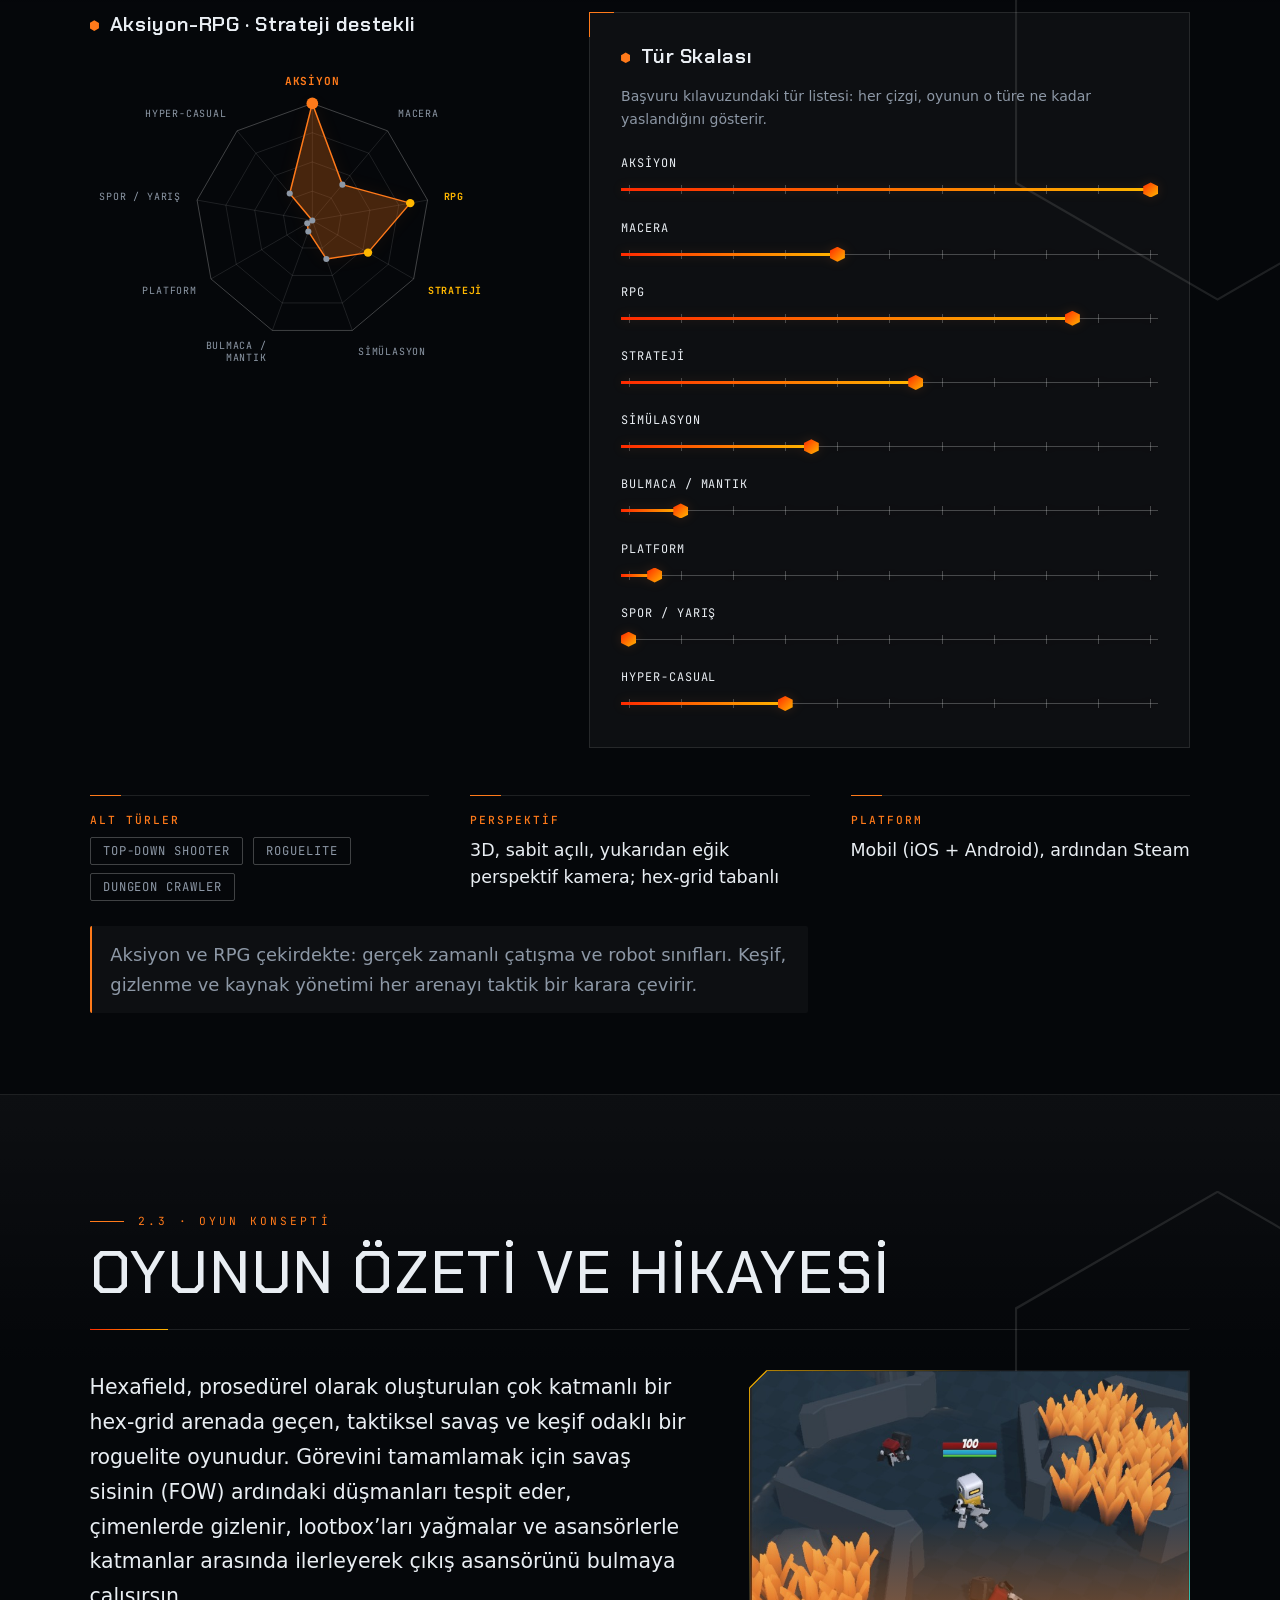
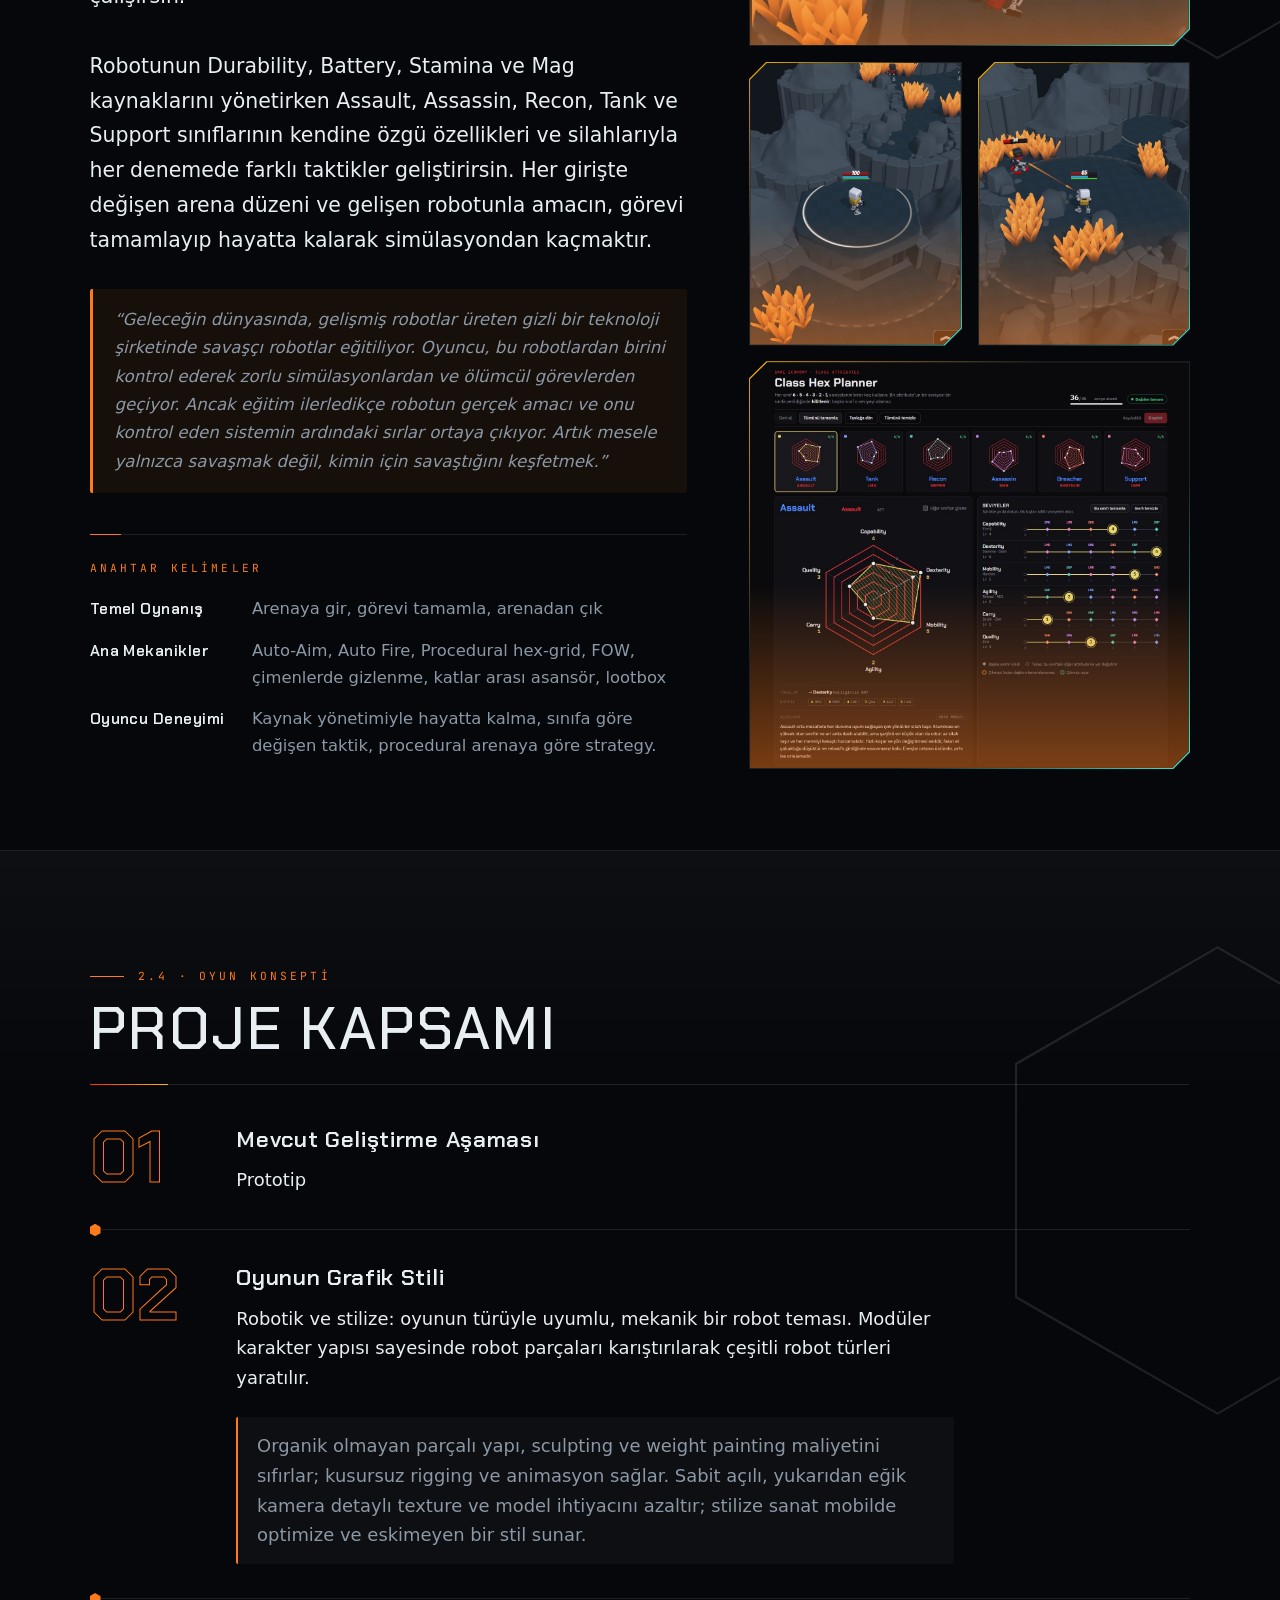
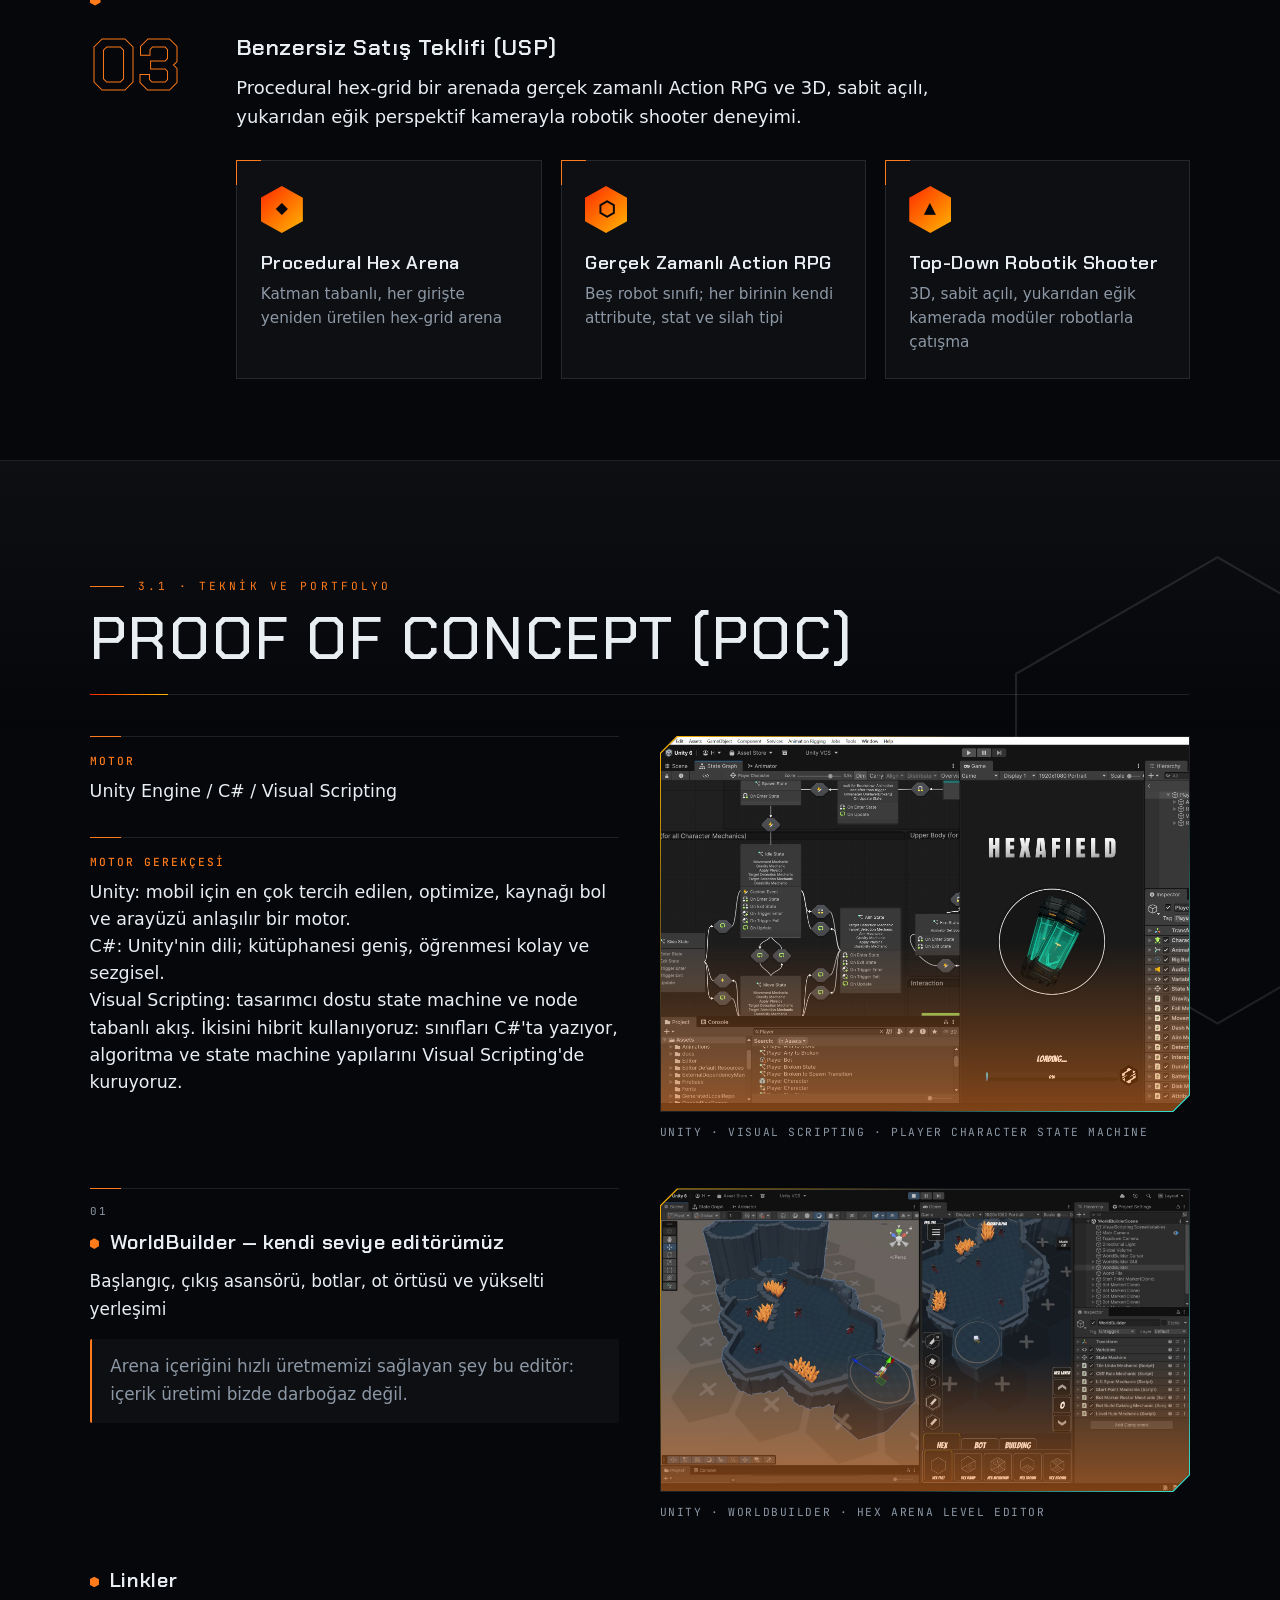
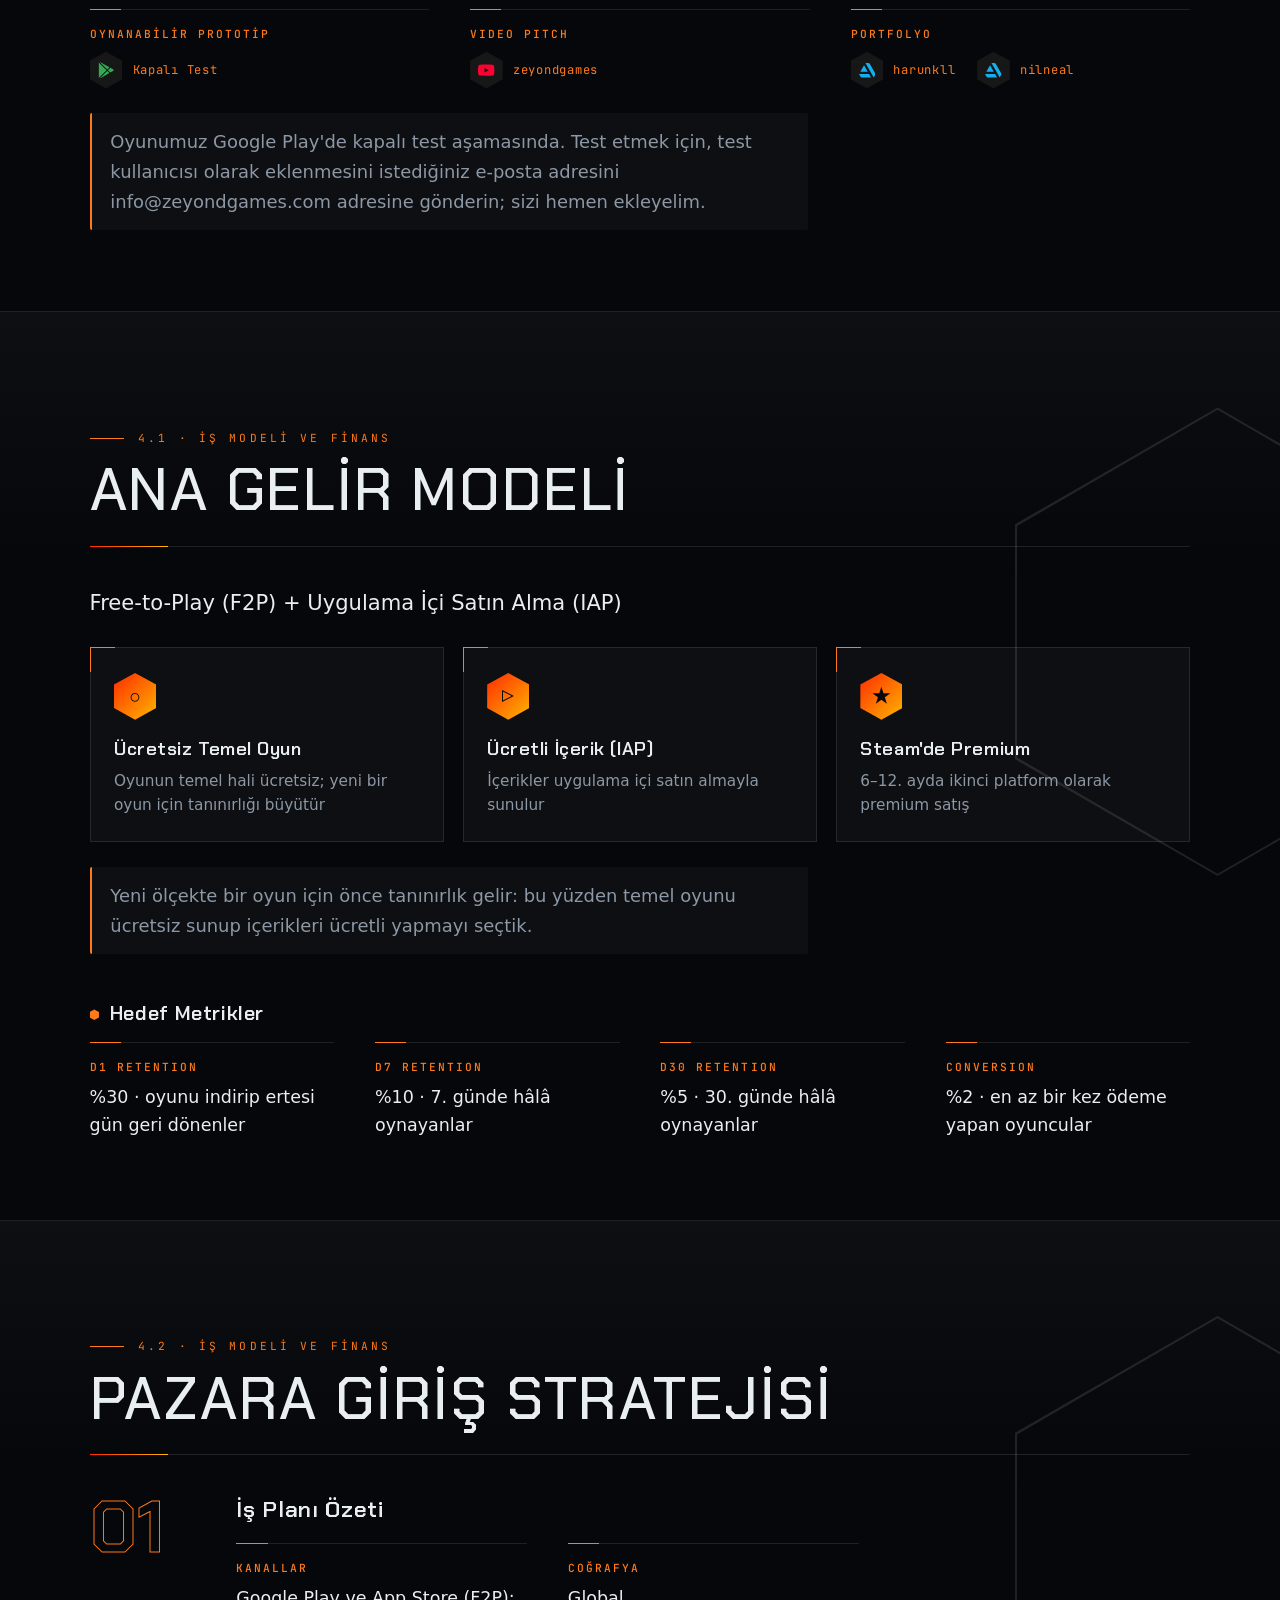
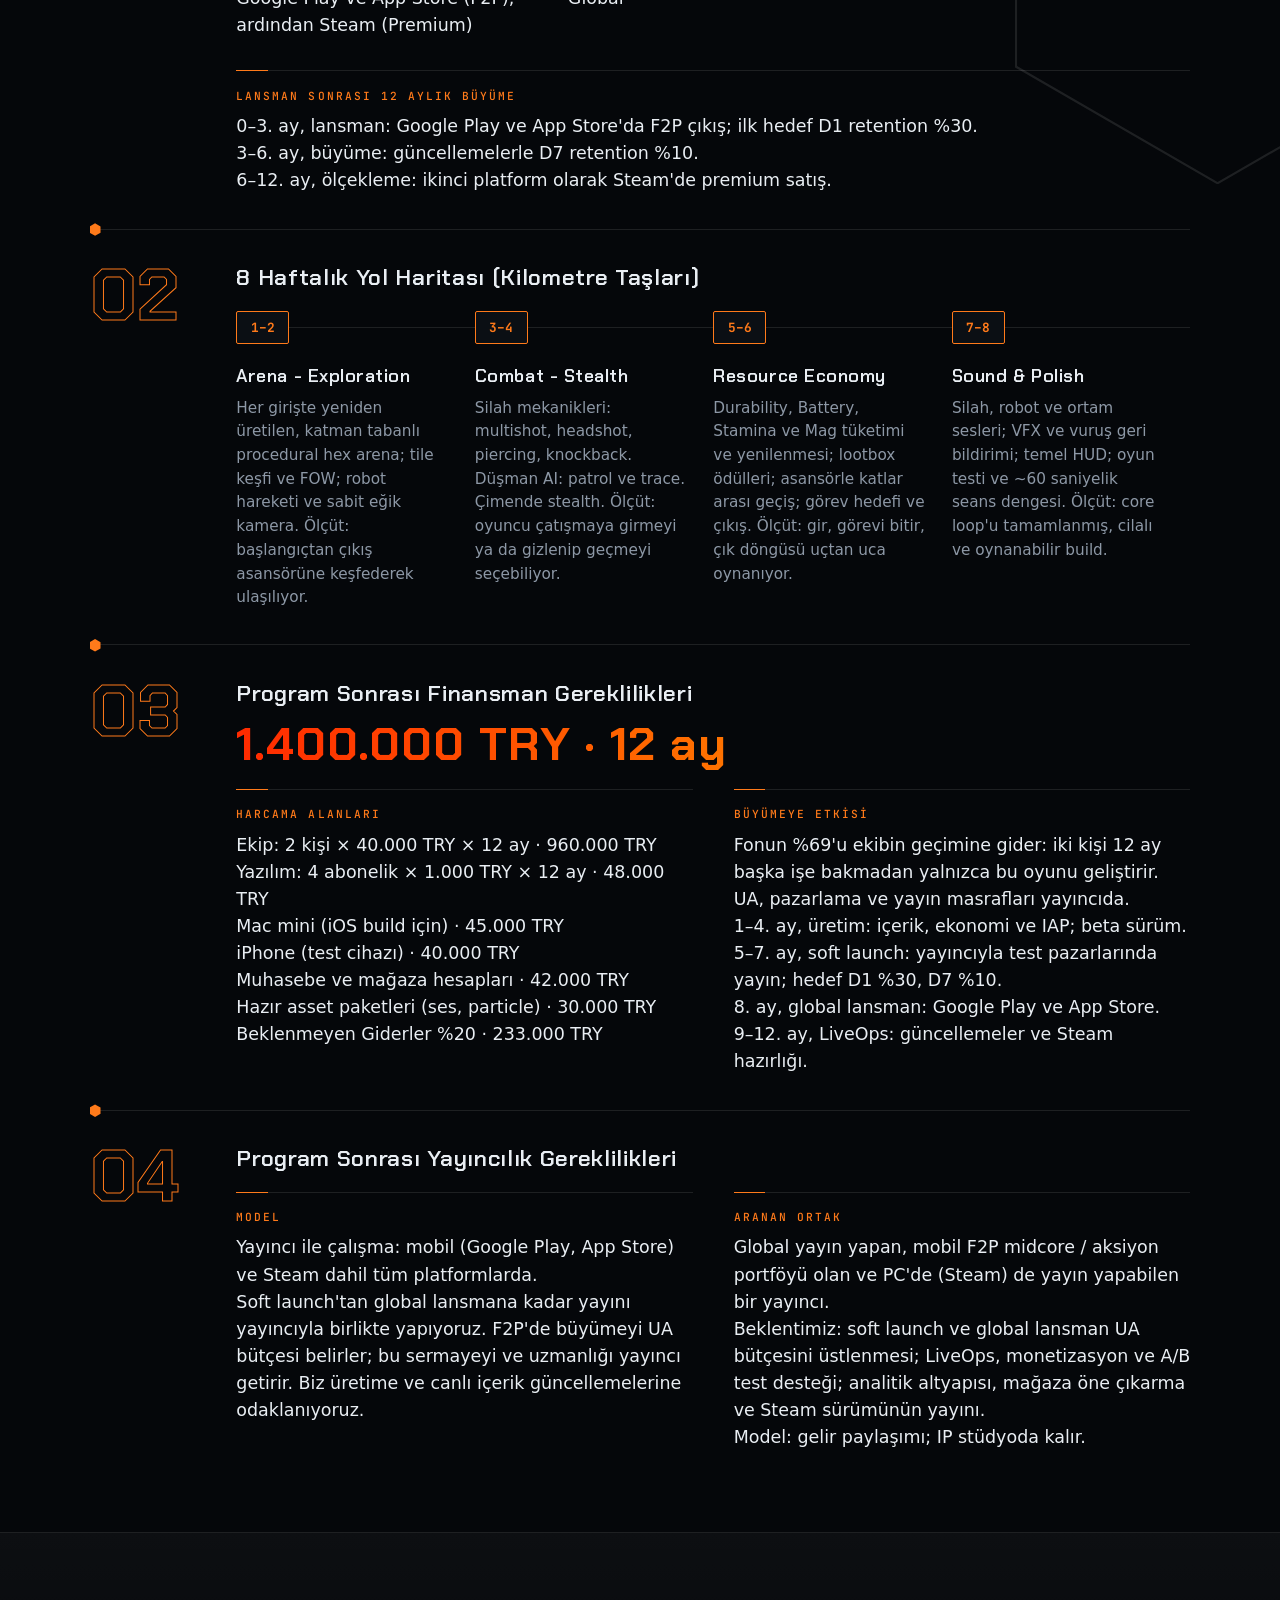
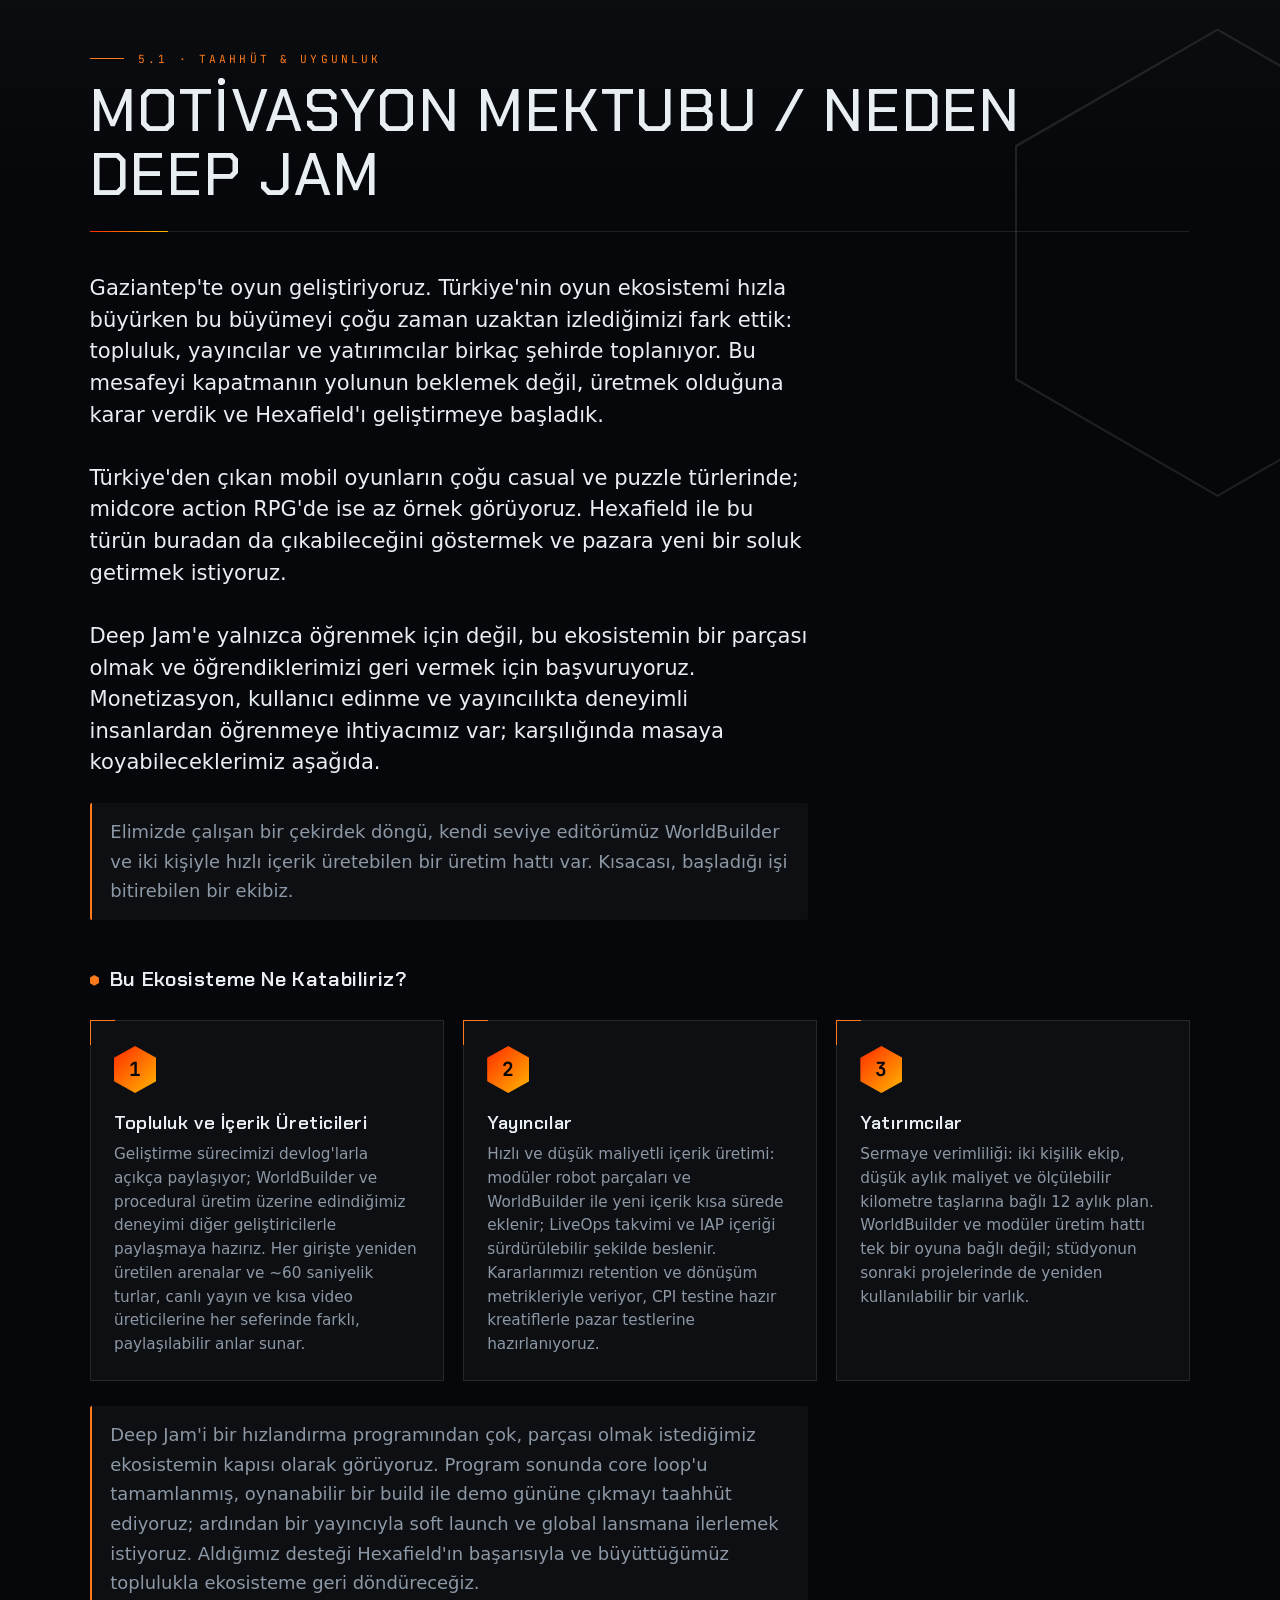
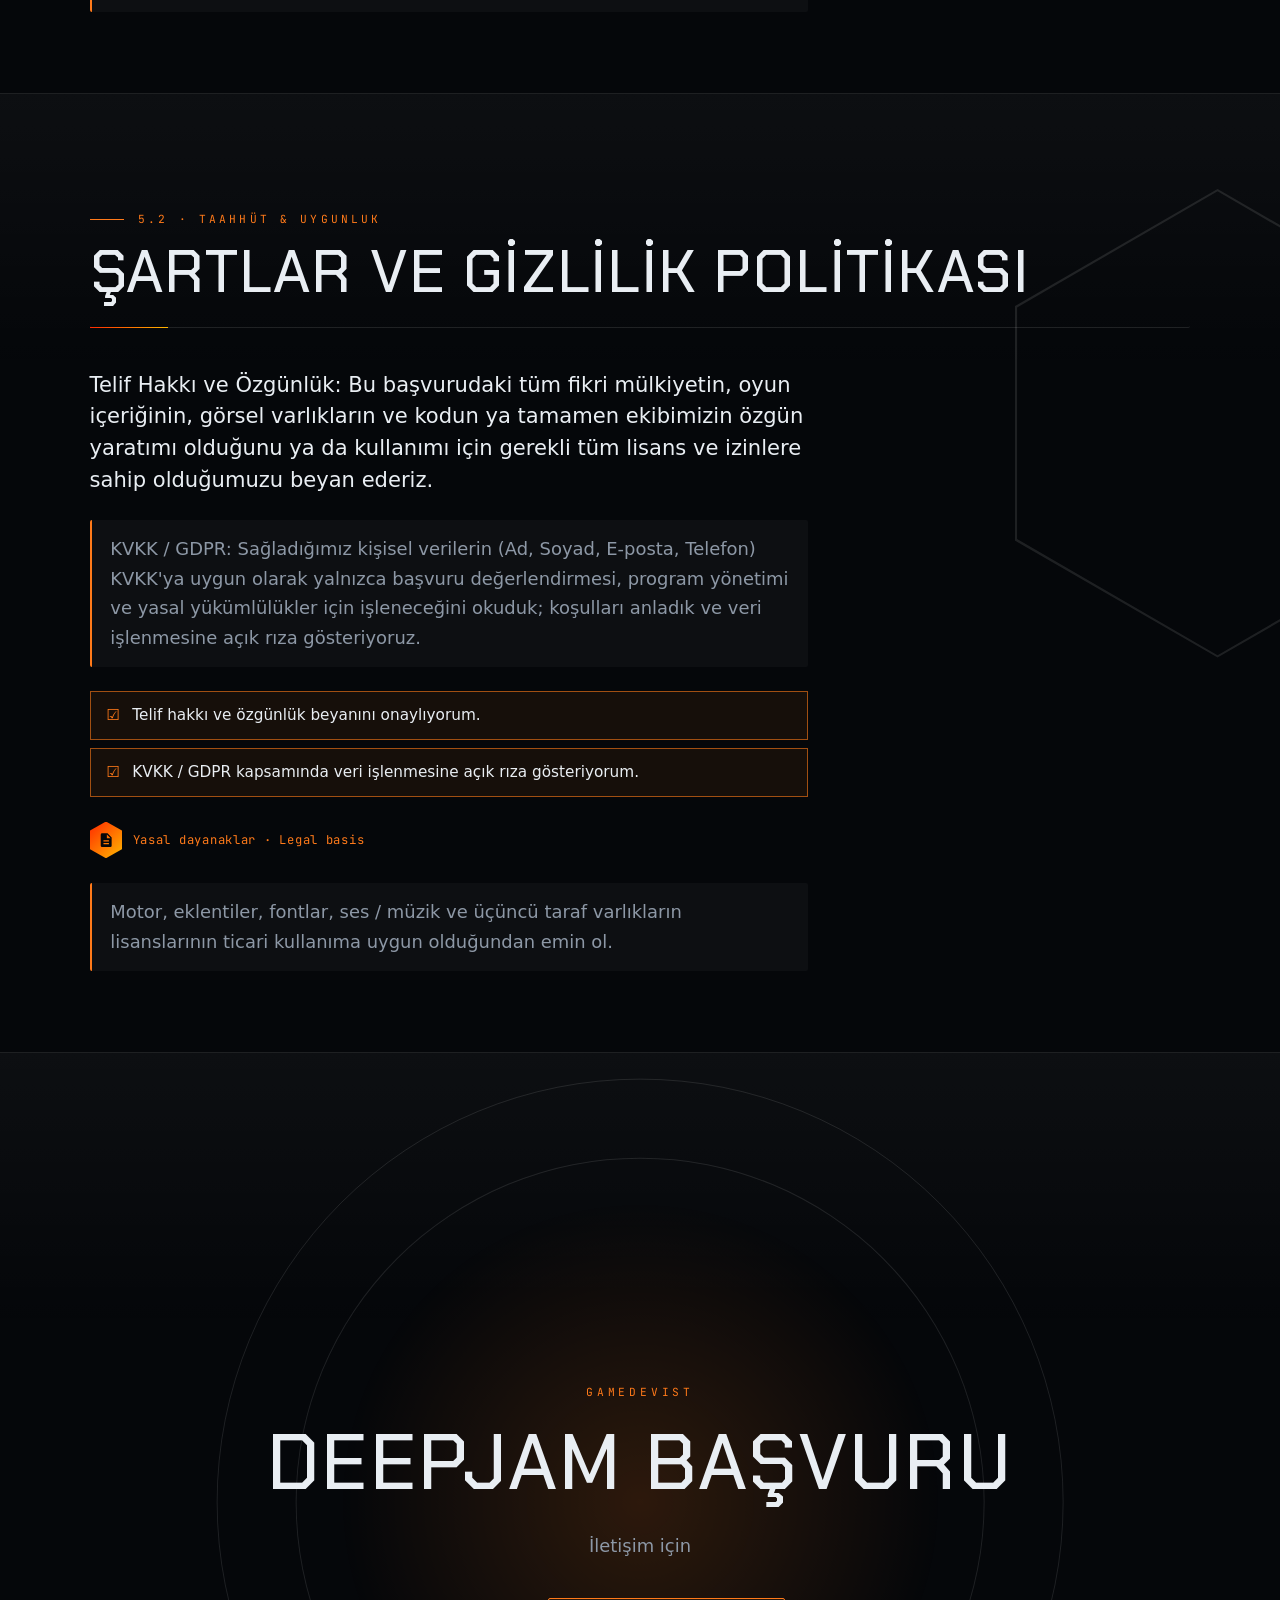
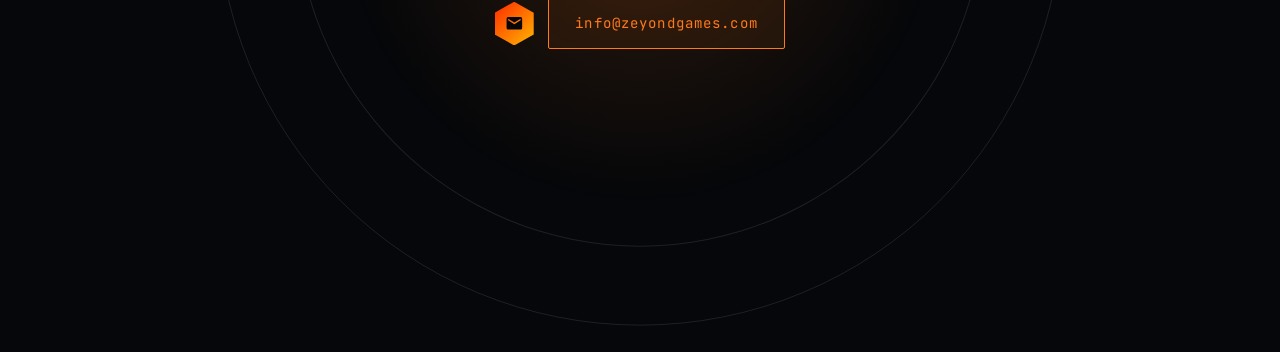
==== commit 8f60d28b: "Kapağa Play Now ve Watch düğmeleri; kapalı test uyarısı - Play Now: oyun Google Play'de kapalı testt" ====
--- a/index.html
+++ b/index.html
@@ -108,7 +108,33 @@
 
       <p class="lead field" lang="en"
          data-field="00_Slide_On_Kapagi.slogan">VIDEO GAME STUDIO</p>
-    </div>
+
+      <!-- Play Now önce kapalı test uyarısını açar (#testUyari, js/pencere.js);
+           oyun yalnızca davetli test kullanıcılarına açık. Watch: video pitch. -->
+      <div class="hero-eylem">
+        <button class="eylem eylem-birincil" id="playBtn" type="button" lang="en">Play Now</button>
+        <a class="eylem eylem-ikincil" href="https://youtu.be/LpuvuYcmmvQ" target="_blank" rel="noopener noreferrer" lang="en">Watch<svg viewBox="0 0 24 24" aria-hidden="true"><path d="M7 4.5v15l12-7.5z"/></svg></a>
+      </div>
+      <p class="eylem-not"><svg viewBox="0 0 24 24" aria-hidden="true"><path d="M22.018 13.298l-3.919 2.218-3.515-3.493 3.543-3.521 3.891 2.202a1.49 1.49 0 0 1 0 2.594zM1.337.924a1.486 1.486 0 0 0-.112.568v21.017c0 .217.045.419.124.6l11.155-11.087L1.337.924zm12.207 10.065l3.258-3.238L3.45.195a1.466 1.466 0 0 0-.946-.179l11.04 10.973zm0 2.067l-11 10.933c.298.036.612-.016.906-.183l13.324-7.54-3.23-3.21z"/></svg><span>ANDROID · Google Play kapalı test</span></p>
+    </div>
+
+    <!-- Kapalı test uyarısı: Play Now'a basınca açılır -->
+    <dialog class="uyari" id="testUyari" aria-labelledby="testUyariBaslik">
+      <span class="num">Kapalı test</span>
+      <h3 id="testUyariBaslik">Oyunu denemek için önce bize yazın</h3>
+      <p>Hexafield şu anda Google Play'de kapalı test aşamasında ve yalnızca Android cihazlarda oynanabiliyor. iOS ve Steam sürümleri henüz test edilemiyor.</p>
+      <ol class="uyari-adimlar">
+        <li>Google Play hesabınızın e-posta adresini bize gönderin.</li>
+        <li>Sizi test kullanıcısı olarak ekleyelim.</li>
+        <li>Kapalı test bağlantısından oyunu indirip oynayın.</li>
+      </ol>
+      <a class="uyari-eposta" href="mailto:info@zeyondgames.com?subject=Hexafield%20kapal%C4%B1%20test%20%2F%20closed%20test">info@zeyondgames.com</a>
+      <div class="uyari-dugmeler">
+        <a class="eylem eylem-birincil" href="mailto:info@zeyondgames.com?subject=Hexafield%20kapal%C4%B1%20test%20%2F%20closed%20test">E-posta gönder</a>
+        <a class="eylem eylem-ikincil" href="https://play.google.com/apps/testing/com.zeyondgames.cargobot" target="_blank" rel="noopener noreferrer">Google Play'e git</a>
+      </div>
+      <button class="pencere-kapat" type="button" aria-label="Kapat"></button>
+    </dialog>
 
     <div class="hero-alt">
       <!-- Tanıtım metni şu an boş; boşken gizlenir ve alt şerit ortalanır
--- a/style.css
+++ b/style.css
@@ -309,6 +309,115 @@
 }
 
 /* Alt şerit: solda hikâye, sağda etiketler ve imza */
+/* Kapak eylem düğmeleri: Play Now (dolu) ve Watch (çerçeveli) */
+.hero-eylem {
+  display: flex;
+  flex-wrap: wrap;
+  justify-content: center;
+  gap: 14px;
+  margin-top: 2.2rem;
+}
+.eylem {
+  display: inline-flex;
+  align-items: center;
+  justify-content: center;
+  gap: .7rem;
+  min-width: 11rem;
+  padding: .95rem 1.8rem;
+  font-family: var(--mono);
+  font-size: .82rem;
+  font-weight: 700;
+  letter-spacing: .24em;
+  text-indent: .24em;
+  text-transform: uppercase;
+  text-decoration: none;
+  cursor: pointer;
+  border: 1px solid transparent;
+  transition: transform .2s, box-shadow .2s, background .2s, color .2s, border-color .2s;
+}
+.eylem svg { width: 1rem; height: 1rem; fill: currentColor; }
+.eylem-birincil {
+  color: #120a04;
+  background: linear-gradient(90deg, var(--isi1), var(--isi2));
+}
+.eylem-birincil:hover { transform: translateY(-2px); box-shadow: 0 .6rem 1.6rem var(--glow-soft), 0 0 1.2rem rgba(255, 106, 20, .35); }
+.eylem-ikincil {
+  color: var(--text);
+  background: color-mix(in srgb, var(--kati) 60%, transparent);
+  border-color: var(--text);
+}
+.eylem-ikincil:hover { color: var(--accent); border-color: var(--accent); transform: translateY(-2px); }
+.eylem:focus-visible { outline: 2px solid var(--isi2); outline-offset: 3px; }
+.eylem-not {
+  display: flex;
+  align-items: center;
+  justify-content: center;
+  gap: .5rem;
+  margin: 1rem 0 0;
+  font-family: var(--mono);
+  font-size: .68rem;
+  letter-spacing: .16em;
+  text-transform: uppercase;
+  color: var(--muted);
+}
+.eylem-not svg { width: .9rem; height: .9rem; fill: #34a853; }
+
+/* Kapalı test uyarısı */
+.uyari {
+  position: fixed;
+  width: min(34rem, calc(100vw - 2rem));
+  max-height: calc(100svh - 2rem);
+  margin: auto;
+  padding: 2.2rem 2rem 2rem;
+  overflow: auto;
+  text-align: left;
+  color: var(--text);
+  background: var(--kati);
+  border: 1px solid var(--line);
+  border-top: 2px solid var(--accent);
+  box-shadow: 0 2rem 5rem var(--golge), 0 0 4rem var(--glow-soft);
+}
+.uyari:focus { outline: none; }
+.uyari[open] { animation: pencere-ac .4s cubic-bezier(.16, 1, .3, 1); }
+.uyari::backdrop {
+  background: rgba(3, 5, 8, .74);
+  -webkit-backdrop-filter: blur(6px);
+  backdrop-filter: blur(6px);
+}
+.uyari h3 {
+  margin: .6rem 2.4rem 1rem 0;
+  font-family: var(--display);
+  font-size: clamp(1.35rem, 3vw, 1.7rem);
+  line-height: 1.2;
+}
+.uyari p { margin: 0 0 1rem; line-height: 1.65; color: var(--muted); }
+.uyari-adimlar { margin: 0 0 1.2rem; padding-left: 1.3rem; line-height: 1.7; }
+.uyari-adimlar li::marker { color: var(--accent); font-family: var(--mono); }
+.uyari-eposta {
+  display: block;
+  margin-bottom: 1.4rem;
+  padding: .8rem 1rem;
+  font-family: var(--mono);
+  font-size: 1rem;
+  letter-spacing: .04em;
+  color: var(--accent);
+  text-decoration: none;
+  border: 1px dashed var(--accent);
+  background: var(--glow-soft);
+  overflow-wrap: anywhere;
+}
+.uyari-eposta:hover { text-decoration: underline; }
+.uyari-dugmeler { display: flex; flex-wrap: wrap; gap: 10px; }
+.uyari-dugmeler .eylem { flex: 1 1 12rem; min-width: 0; padding: .85rem 1rem; font-size: .74rem; letter-spacing: .16em; text-indent: 0; }
+@media (prefers-reduced-motion: reduce) {
+  .uyari[open] { animation: none; }
+  .eylem { transition: none; }
+}
+@media (max-width: 600px) {
+  .hero-eylem { gap: 10px; }
+  .eylem { min-width: 9rem; padding: .85rem 1.2rem; font-size: .76rem; }
+}
+
 .hero-alt {
   display: grid;
   gap: 1.4rem;
